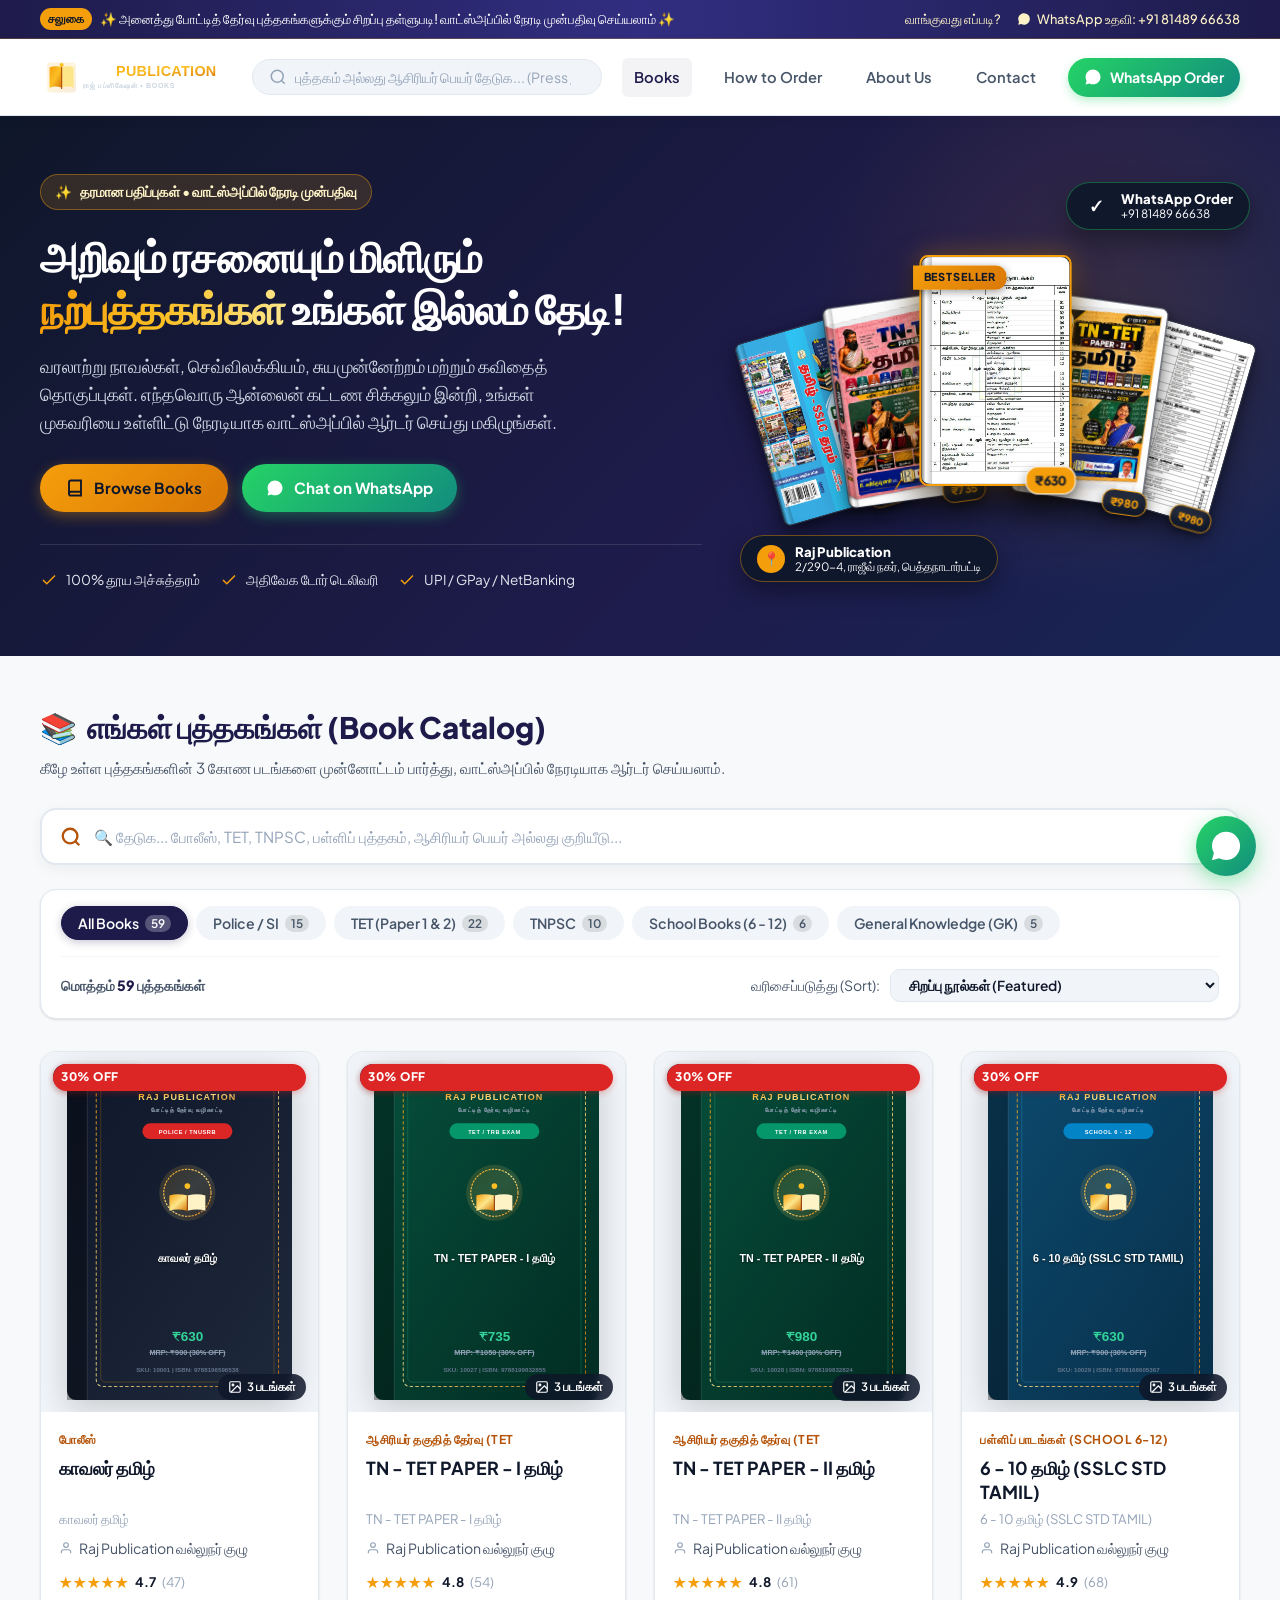
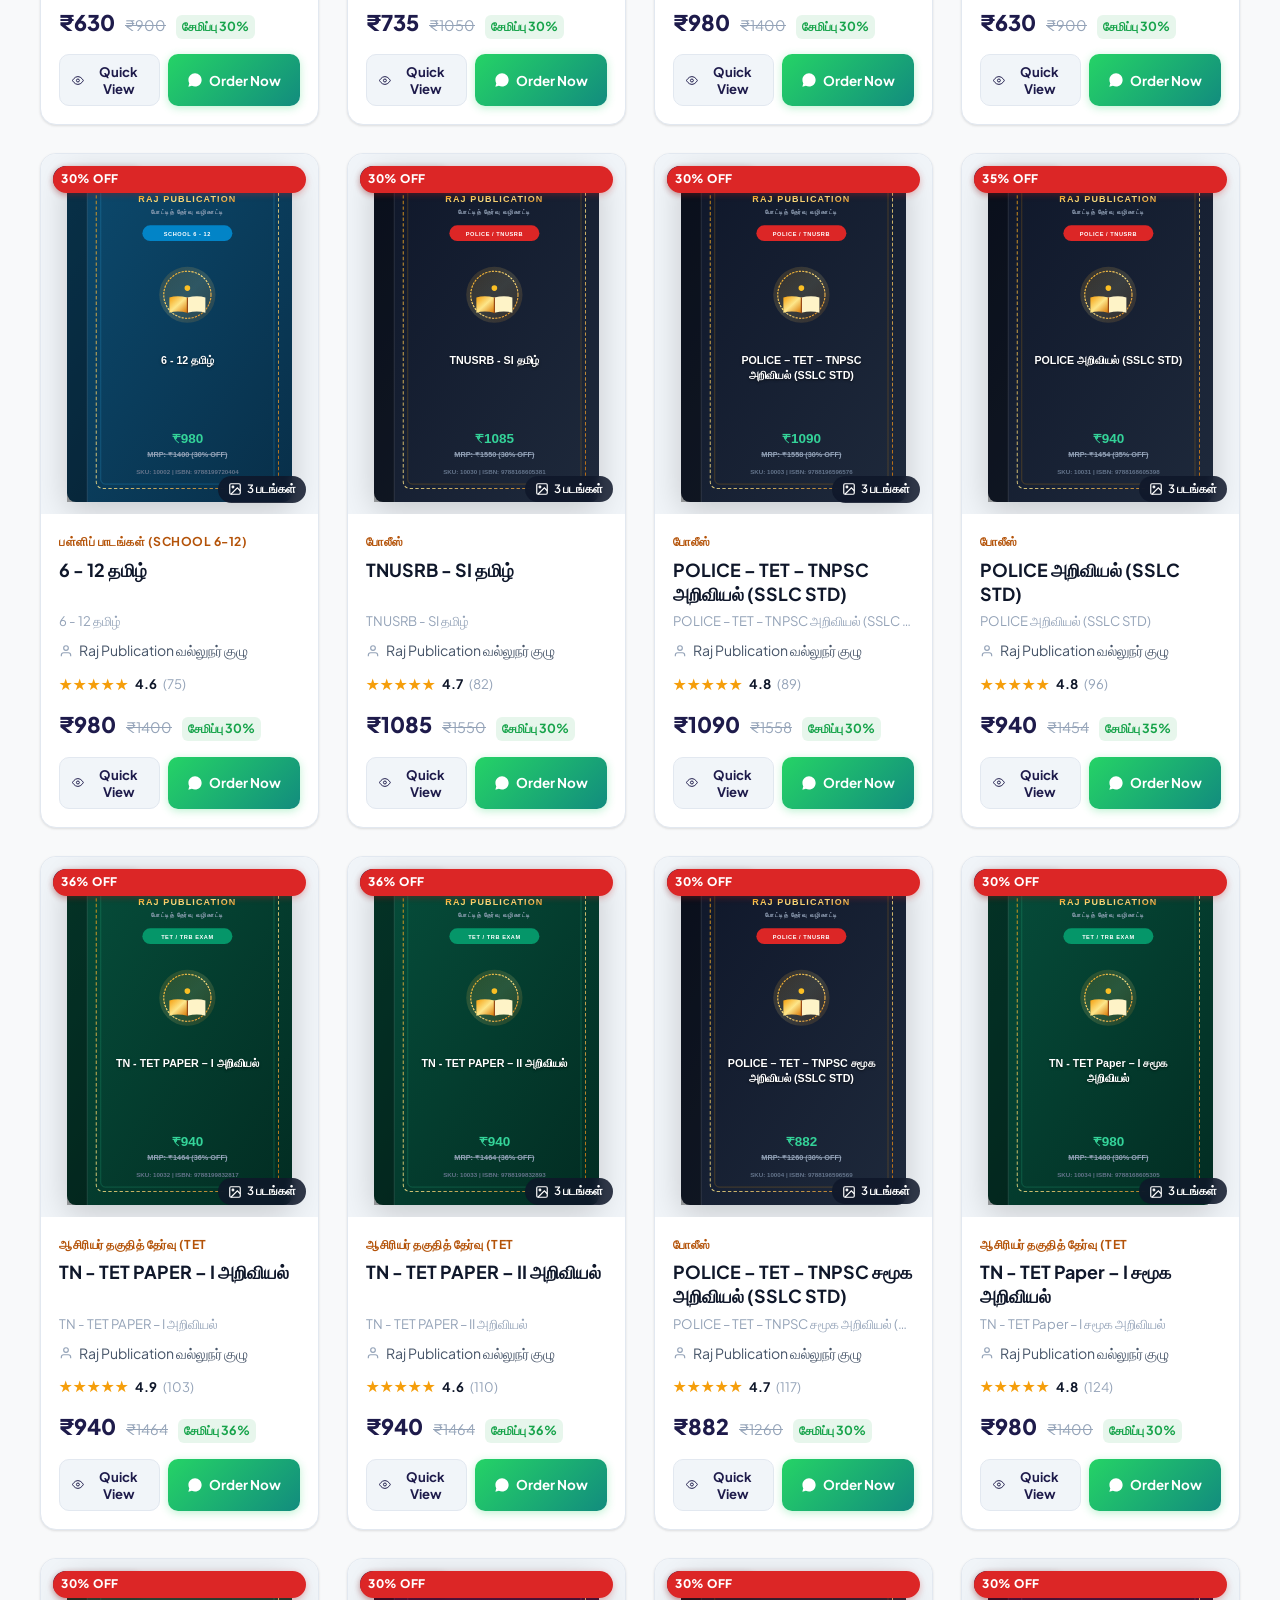
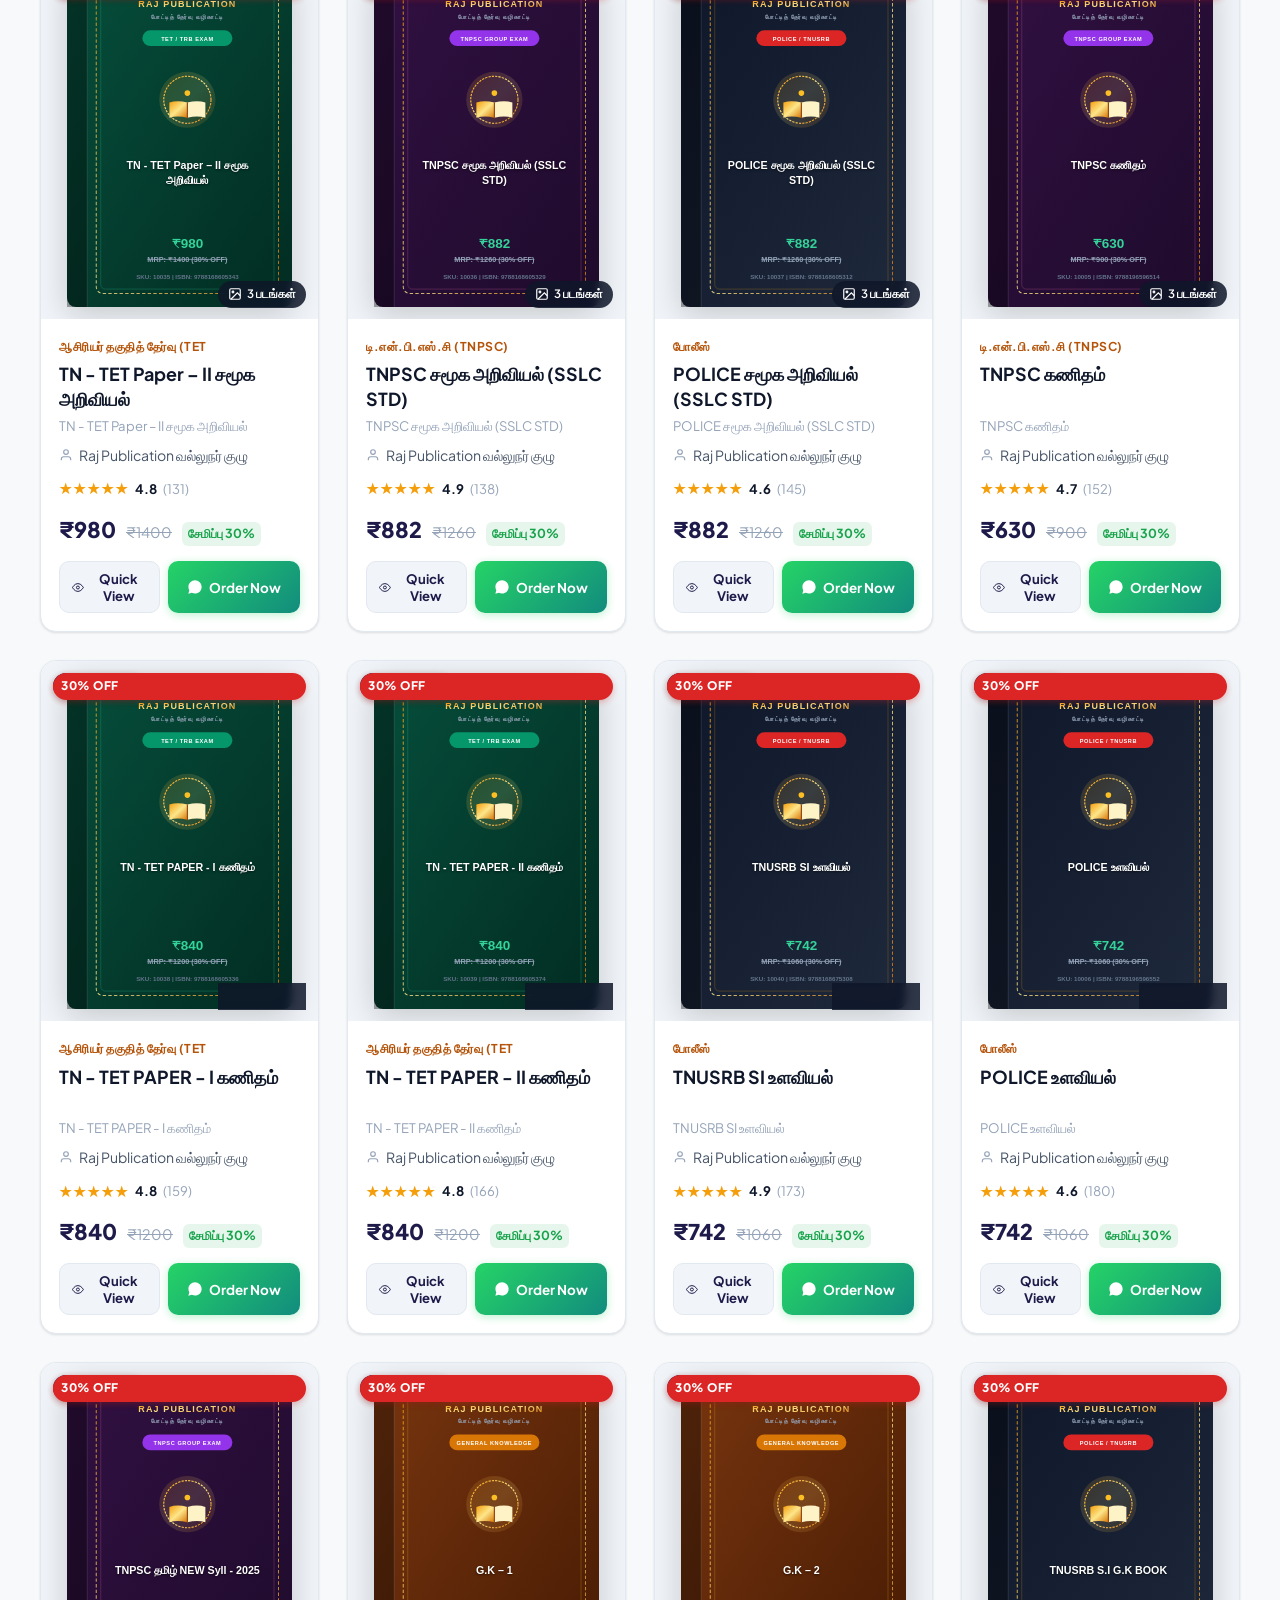
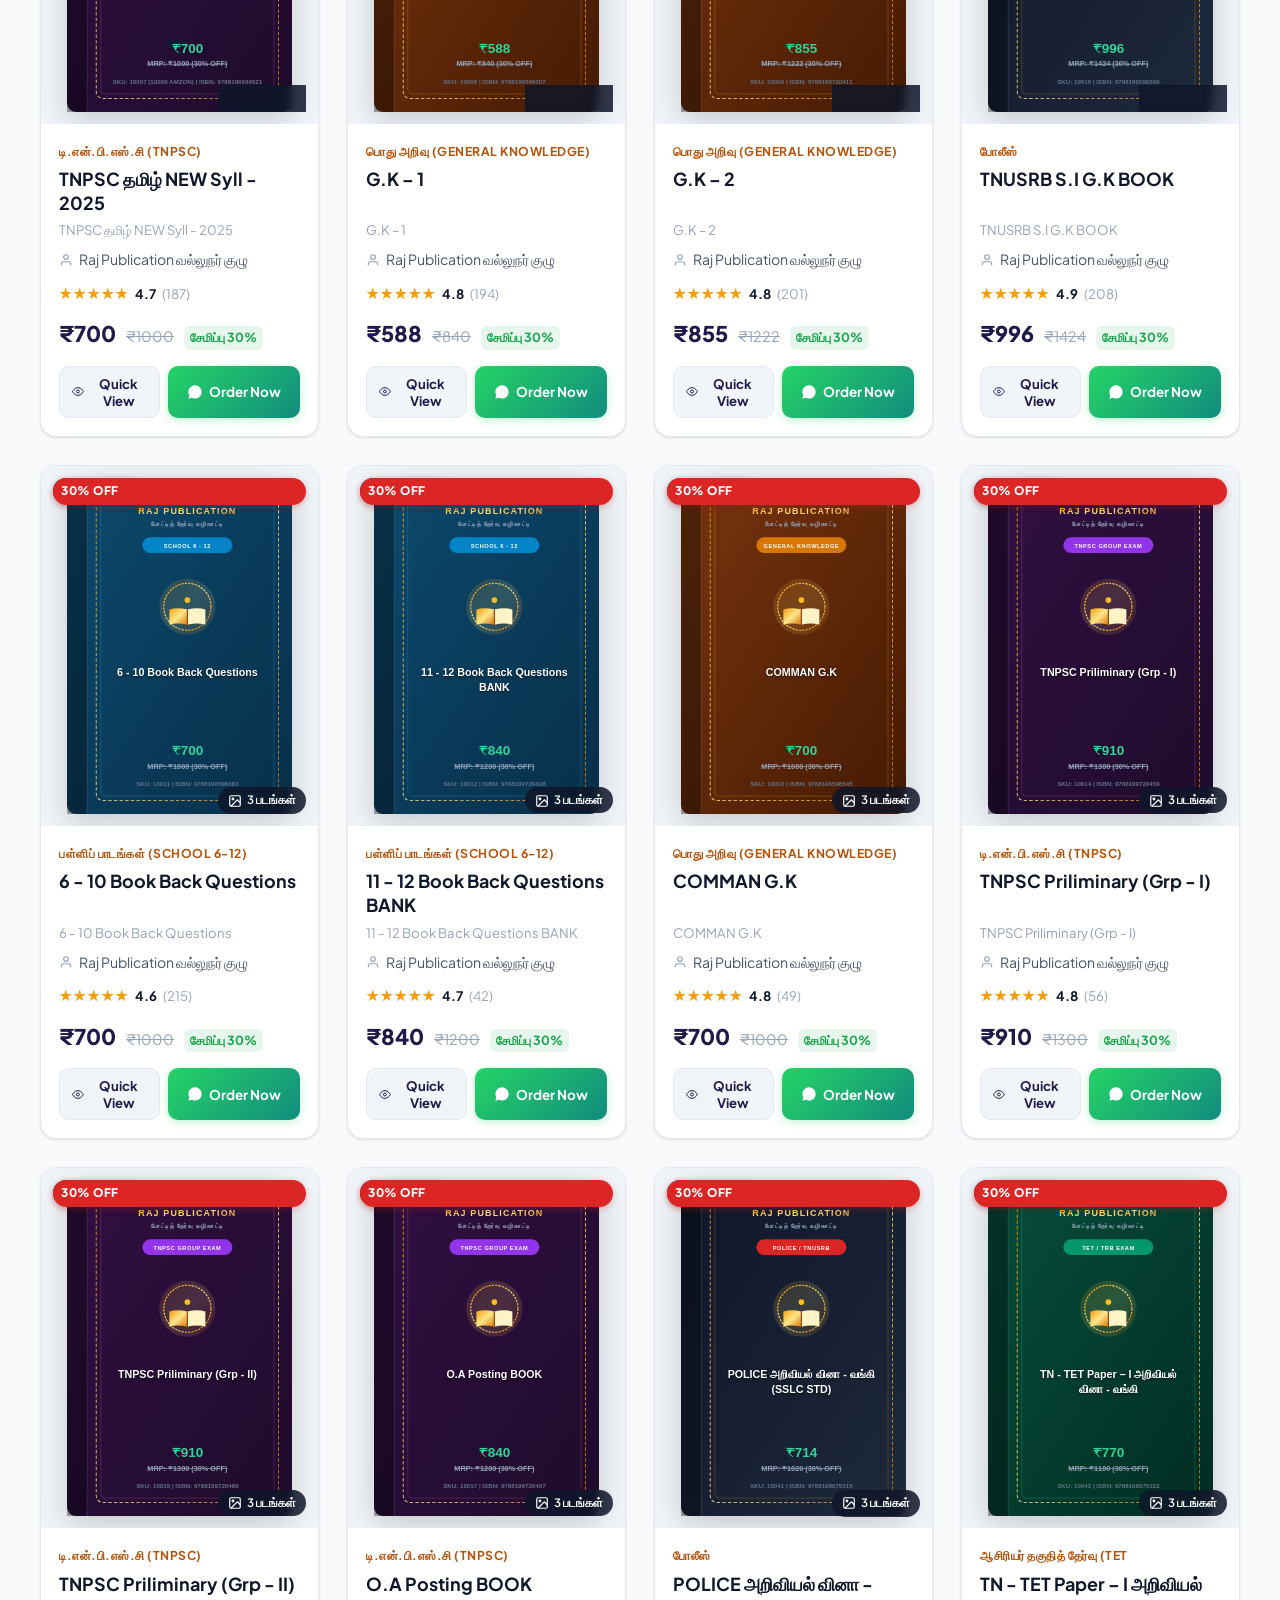
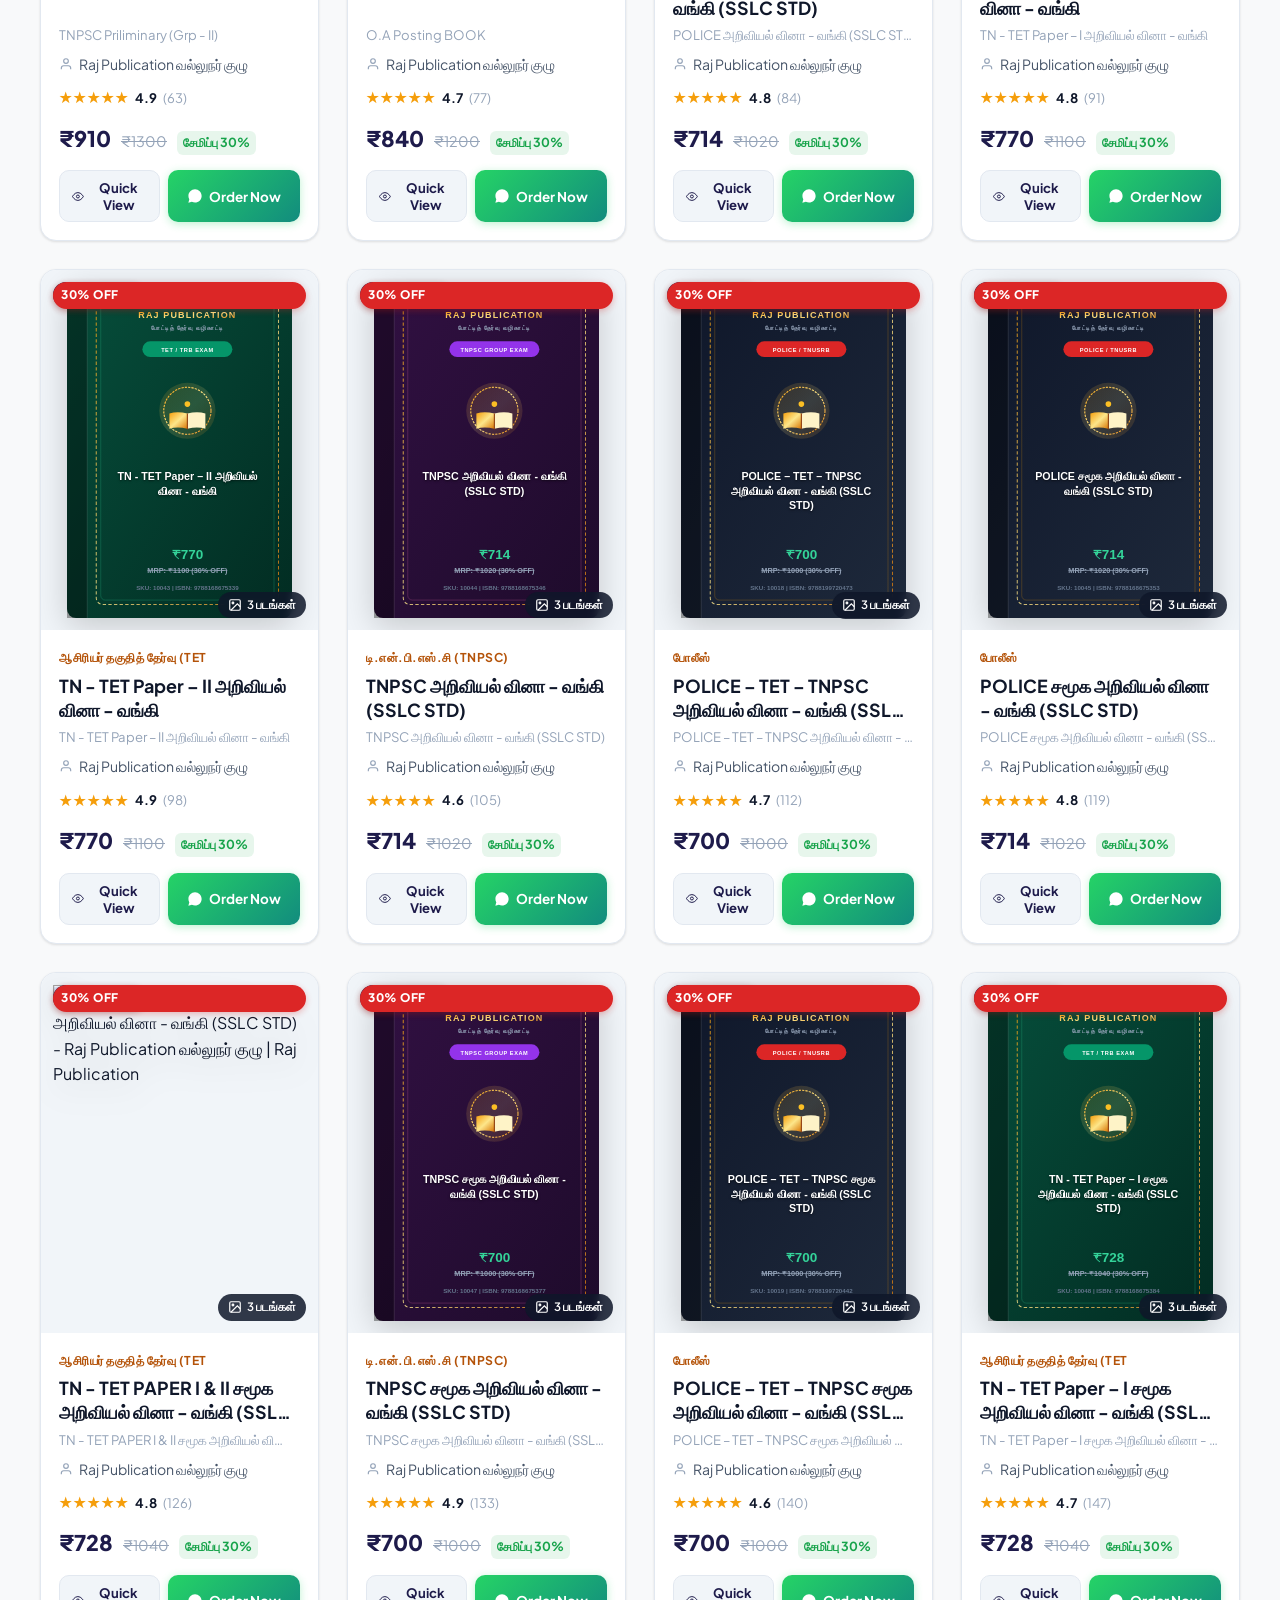
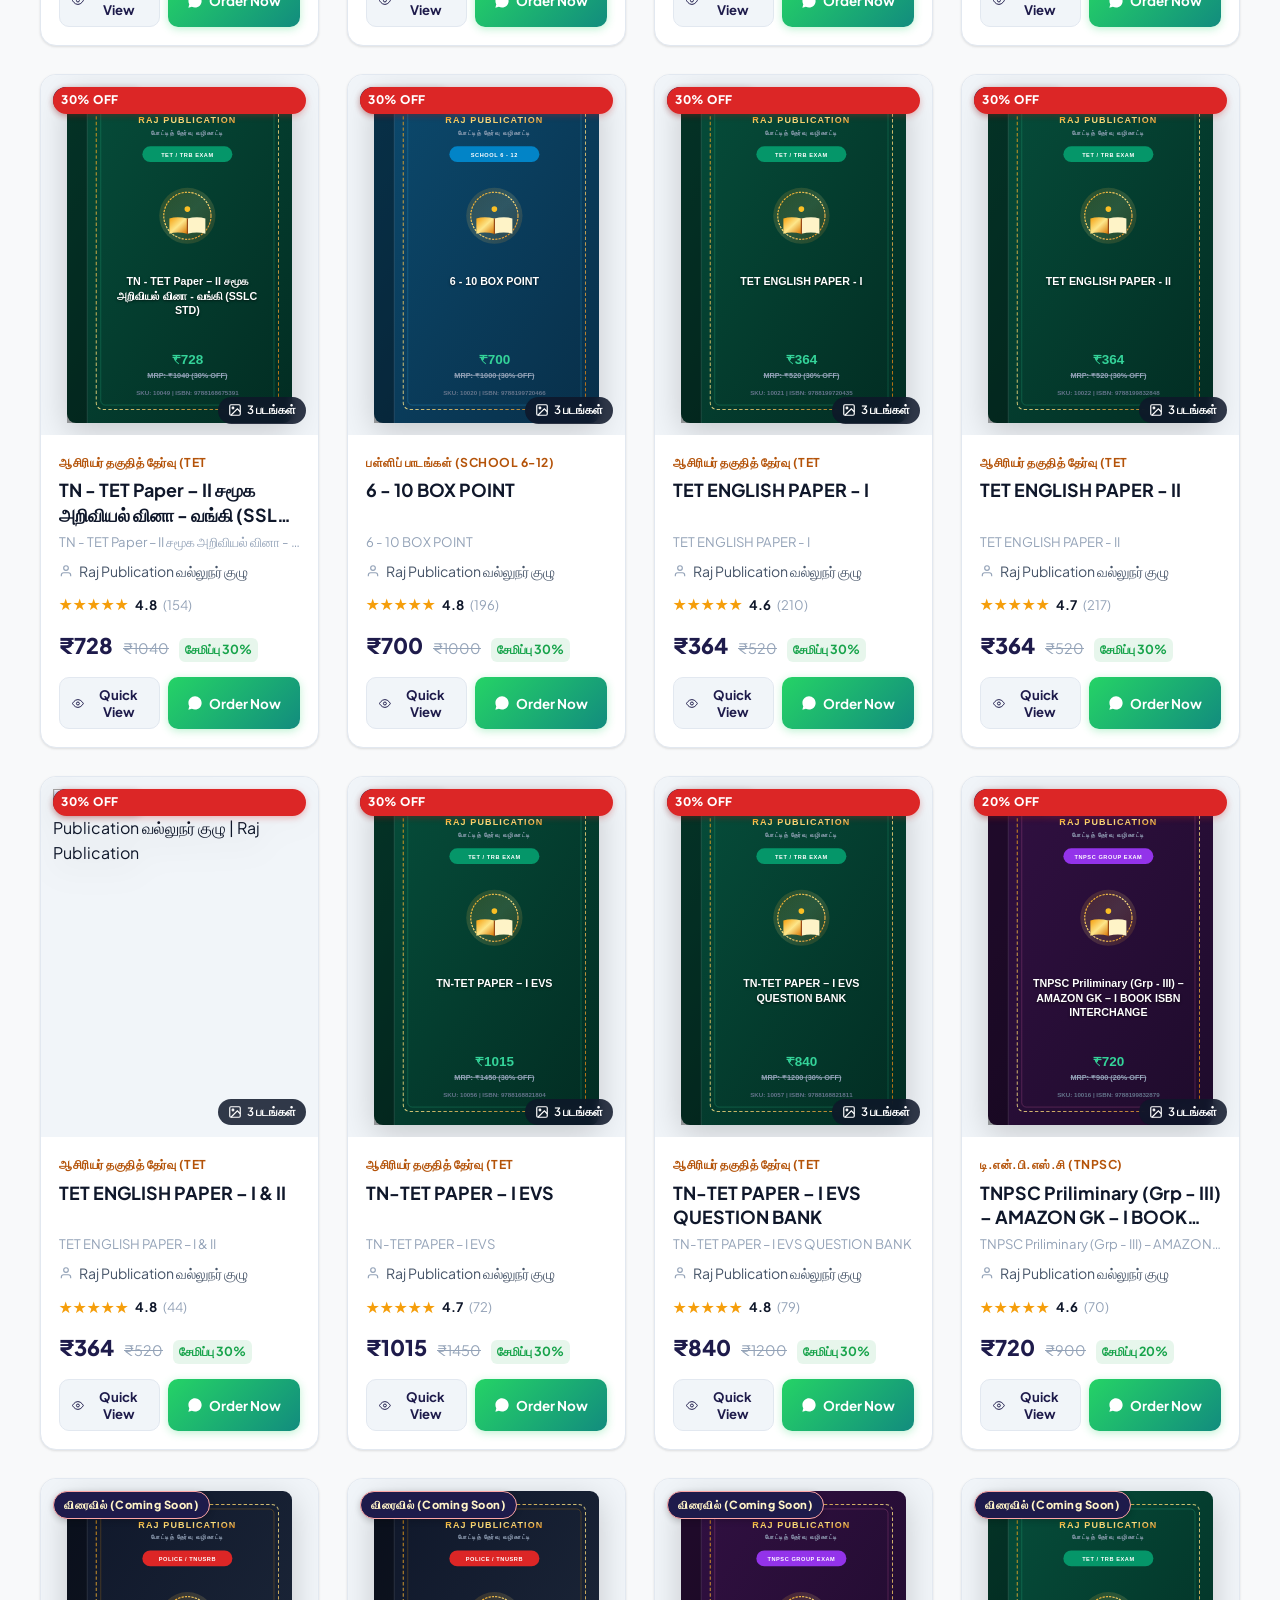
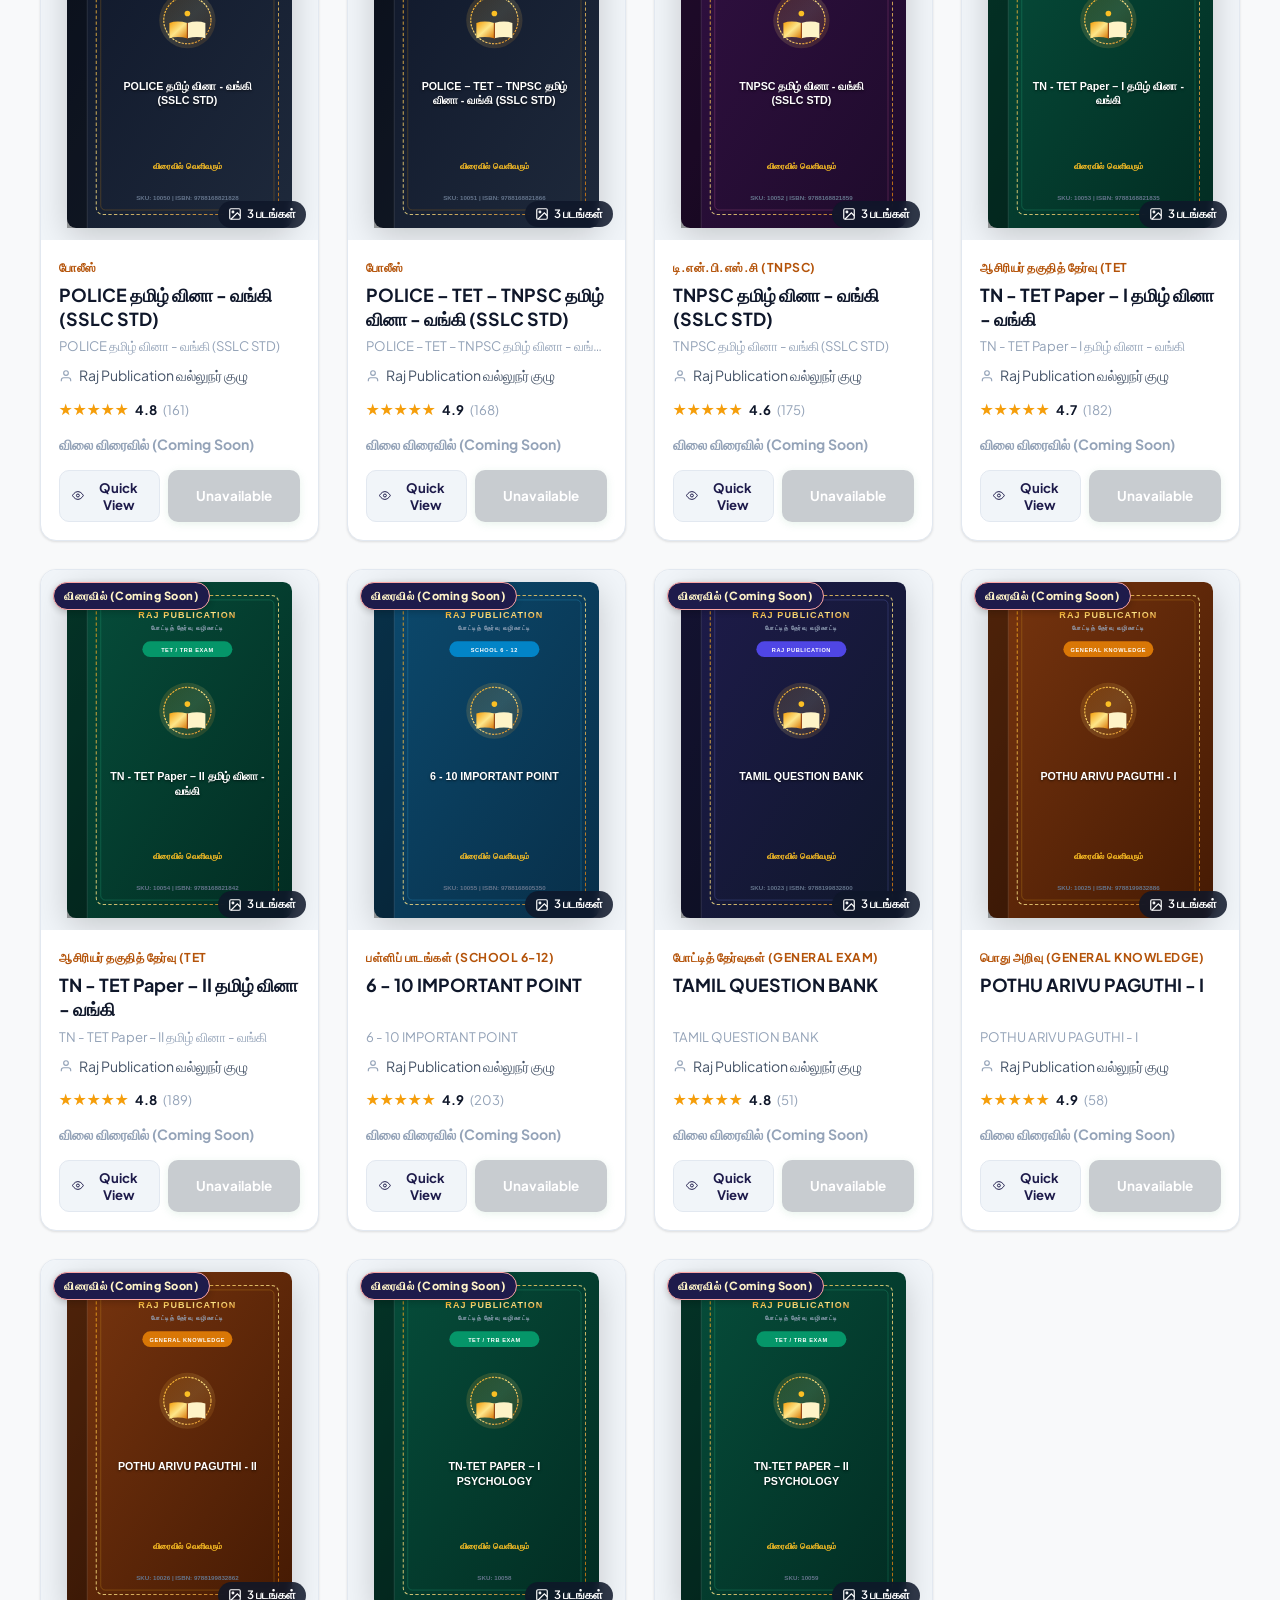
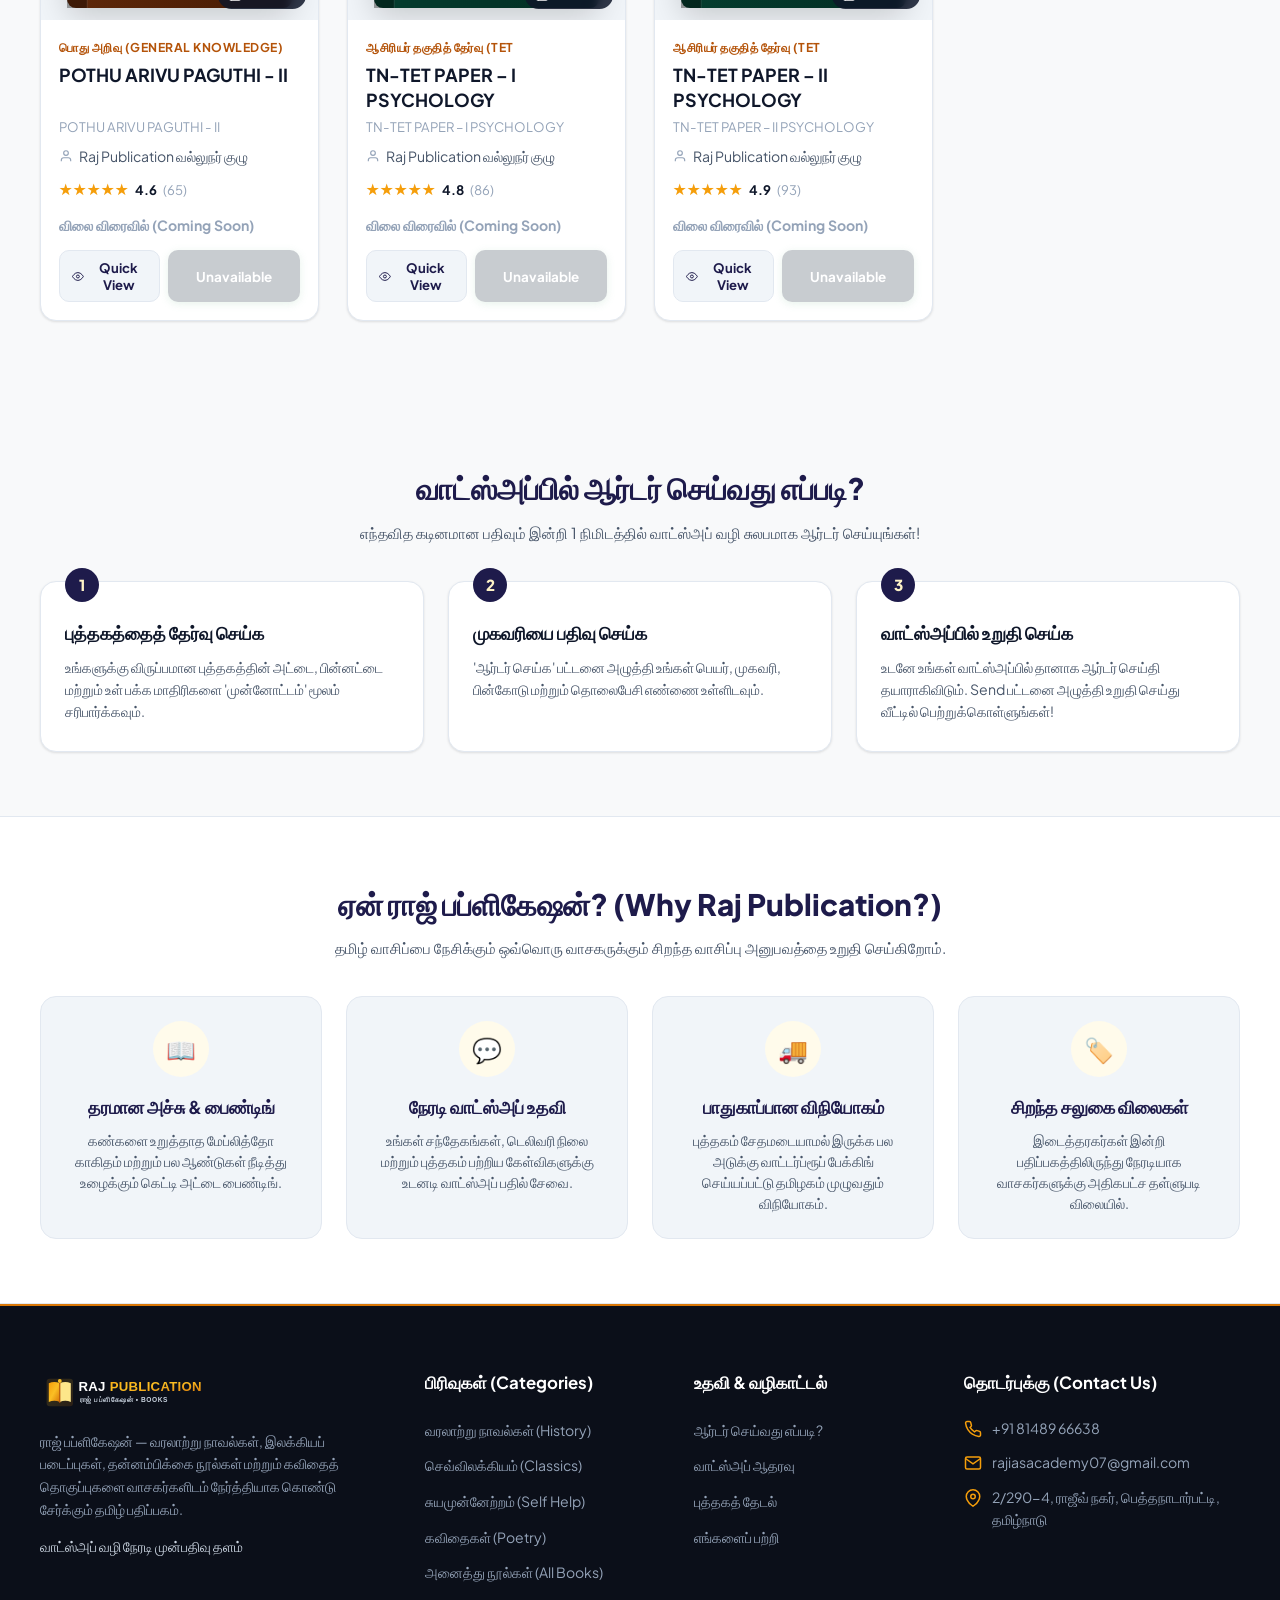
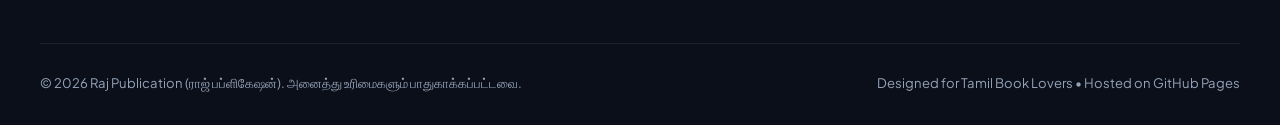
==== index.html @ 151c8b7f "Add 5-book hero showcase, mobile search suggestions with auto-scroll, official address, Google Analy" ====
<!DOCTYPE html>
<html lang="ta" dir="ltr">
<head>
  <meta charset="UTF-8">
  <meta name="viewport" content="width=device-width, initial-scale=1.0">
  
  <!-- Google tag (gtag.js) -->
  <script async src="https://www.googletagmanager.com/gtag/js?id=G-PE912GYVDC"></script>
  <script>
    window.dataLayer = window.dataLayer || [];
    function gtag(){dataLayer.push(arguments);}
    gtag('js', new Date());

    gtag('config', 'G-PE912GYVDC');
  </script>
  
  <!-- Primary Meta Tags -->
  <title>Raj Publication | தமிழ் புத்தகங்கள் வாங்க சிறந்த இணையதளம் | Buy Tamil Books Online</title>
  <meta name="title" content="Raj Publication | தமிழ் புத்தகங்கள் வாங்க சிறந்த இணையதளம் | Buy Tamil Books Online">
  <meta name="description" content="ராஜ் பப்ளிகேஷன் (Raj Publication) — வரலாற்று நாவல்கள், இலக்கியம், சுயமுன்னேற்றம், கவிதைகள் உள்ளிட்ட சிறந்த தமிழ் புத்தகங்களை வாட்ஸ்அப் மூலம் உடனடியாக ஆர்டர் செய்து உங்கள் இல்லத்திலேயே பெற்றுக்கொள்ளுங்கள்.">
  <meta name="keywords" content="Raj Publication, ராஜ் பப்ளிகேஷன், tamil books online, buy tamil books, ponniyin selvan book, kalki novels, thirukkural book, atomic habits tamil, buy books via whatsapp">
  <meta name="author" content="Raj Publication">
  <meta name="robots" content="index, follow">

  <!-- Open Graph / Facebook -->
  <meta property="og:type" content="website">
  <meta property="og:url" content="https://murugannagaraja781.github.io/rajpublication/">
  <meta property="og:title" content="Raj Publication | தமிழ் புத்தகங்கள் • வாட்ஸ்அப்பில் நேரடி முன்பதிவு">
  <meta property="og:description" content="வரலாற்று நாவல்கள், இலக்கியம், சுயமுன்னேற்ற நூல்கள் சிறந்த விலையில். வாட்ஸ்அப்பில் முகவரி அனுப்பி உடனடியாக பெற்றுக்கொள்ளுங்கள்.">
  <meta property="og:image" content="assets/images/hero-banner.svg">

  <!-- Twitter -->
  <meta property="twitter:card" content="summary_large_image">
  <meta property="twitter:url" content="https://murugannagaraja781.github.io/rajpublication/">
  <meta property="twitter:title" content="Raj Publication | தமிழ் புத்தகங்கள் • வாட்ஸ்அப் வழி ஆர்டர்">
  <meta property="twitter:description" content="சிறந்த தமிழ் நூல்கள் உங்கள் இல்லம் தேடி. விரைவான ஹோம் டெலிவரி.">
  <meta property="twitter:image" content="assets/images/hero-banner.svg">

  <!-- Favicon -->
  <link rel="icon" type="image/svg+xml" href="assets/images/favicon.svg">
  <link rel="apple-touch-icon" href="assets/images/favicon.svg">

  <!-- Google Fonts Preconnect & Stylesheet -->
  <link rel="preconnect" href="https://fonts.googleapis.com">
  <link rel="preconnect" href="https://fonts.gstatic.com" crossorigin>
  <link href="https://fonts.googleapis.com/css2?family=Noto+Sans+Tamil:wght@400;500;600;700;800;900&family=Plus+Jakarta+Sans:wght@400;500;600;700;800&family=Playfair+Display:wght@700;800&display=swap" rel="stylesheet">

  <!-- Main Stylesheet -->
  <link rel="stylesheet" href="css/style.css">


  <!-- Schema.org JSON-LD Structured Data for Bookstore & Publisher -->
  <script type="application/ld+json">
  {
    "@context": "https://schema.org",
    "@type": "BookStore",
    "name": "Raj Publication",
    "alternateName": "ராஜ் பப்ளிகேஷன்",
    "description": "Premium Tamil & English Publisher. Buy books directly with WhatsApp order & doorstep delivery.",
    "url": "https://murugannagaraja781.github.io/rajpublication/",
    "logo": "https://murugannagaraja781.github.io/rajpublication/assets/images/logo.svg",
    "image": "https://murugannagaraja781.github.io/rajpublication/assets/images/hero-banner.svg",
    "telephone": "+918148966638",
    "priceRange": "₹₹",
    "address": {
      "@type": "PostalAddress",
      "streetAddress": "2/290-4, ராஜீவ் நகர்",
      "addressLocality": "பெத்தநாடார்பட்டி",
      "addressRegion": "Tamil Nadu",
      "addressCountry": "IN"
    },
    "openingHoursSpecification": {
      "@type": "OpeningHoursSpecification",
      "dayOfWeek": ["Monday", "Tuesday", "Wednesday", "Thursday", "Friday", "Saturday", "Sunday"],
      "opens": "09:00",
      "closes": "21:00"
    }
  }
  </script>
</head>
<body>

  <!-- Top Announcement Bar -->
  <aside class="announcement-bar" aria-label="அறிவிப்பு">
    <div class="container">
      <div class="announcement-text">
        <span class="badge">சலுகை</span>
        <span id="announcement-content">✨ அனைத்து புத்தகங்களுக்கும் சிறப்பு தள்ளுபடி! வாட்ஸ்அப்பில் நேரடி முன்பதிவு செய்யலாம் ✨</span>
      </div>
      <div class="announcement-actions">
        <a href="#how-to-order">வாங்குவது எப்படி?</a>
        <a href="https://wa.me/918148966638" target="_blank" rel="noopener" class="js-whatsapp-link">
          <svg width="14" height="14" viewBox="0 0 24 24" fill="currentColor"><path d="M12.04 2c-5.46 0-9.91 4.45-9.91 9.91 0 1.75.46 3.45 1.32 4.95L2.05 22l5.25-1.38c1.45.79 3.08 1.21 4.74 1.21 5.46 0 9.91-4.45 9.91-9.91 0-2.65-1.03-5.14-2.9-7.01A9.816 9.816 0 0 0 12.04 2z"/></svg>
          <span>WhatsApp உதவி: +91 81489 66638</span>
        </a>
      </div>
    </div>
  </aside>

  <!-- Site Header -->
  <header class="site-header" role="banner">
    <div class="container header-inner">
      <!-- Brand Logo -->
      <a href="index.html" class="site-logo" title="Raj Publication - முகப்பு">
        <img src="assets/images/logo.svg" alt="Raj Publication Logo" width="180" height="46">
      </a>

      <!-- Real-Time Instant Search Bar -->
      <div class="header-search" role="search">
        <label for="header-search-input" class="sr-only">புத்தகங்களின் பெயர், ஆசிரியர் அல்லது ISBN கொண்டு தேடவும்</label>
        <div class="search-input-wrap">
          <span class="search-icon">
            <svg width="18" height="18" viewBox="0 0 24 24" fill="none" stroke="currentColor" stroke-width="2"><circle cx="11" cy="11" r="8"/><line x1="21" y1="21" x2="16.65" y2="16.65"/></svg>
          </span>
          <input 
            type="search" 
            id="header-search-input" 
            class="search-input" 
            placeholder="புத்தகம் அல்லது ஆசிரியர் பெயர் தேடுக... (Press /)" 
            autocomplete="off"
            aria-label="புத்தக தேடல்"
          >
          <button type="button" id="search-clear-btn" class="search-clear-btn" title="Clear search">&times;</button>
          <div id="header-search-suggestions" class="search-suggestions-dropdown" aria-live="polite"></div>
        </div>
      </div>

      <!-- Navigation Menu -->
      <nav class="nav-menu" role="navigation" aria-label="Main Navigation">
        <a href="#books-catalog" class="nav-link active">Books</a>
        <a href="#how-to-order" class="nav-link">How to Order</a>
        <a href="#about-us" class="nav-link">About Us</a>
        <a href="#contact" class="nav-link">Contact</a>
      </nav>

      <!-- Action Buttons -->
      <div class="header-actions">
        <a href="https://wa.me/918148966638" target="_blank" rel="noopener" class="btn-whatsapp-header js-whatsapp-link" title="Chat on WhatsApp">
          <svg width="18" height="18" viewBox="0 0 24 24" fill="currentColor"><path d="M12.04 2c-5.46 0-9.91 4.45-9.91 9.91 0 1.75.46 3.45 1.32 4.95L2.05 22l5.25-1.38c1.45.79 3.08 1.21 4.74 1.21 5.46 0 9.91-4.45 9.91-9.91 0-2.65-1.03-5.14-2.9-7.01A9.816 9.816 0 0 0 12.04 2z"/></svg>
          <span>WhatsApp Order</span>
        </a>
      </div>
    </div>
  </header>

  <main id="main-content">
    <!-- Hero Banner Section -->
    <section class="hero-section" aria-labelledby="hero-title">
      <div class="container hero-grid">
        <div class="hero-content">
          <div class="hero-tag">
            <span>✨</span>
            <span>தரமான பதிப்புகள் • வாட்ஸ்அப்பில் நேரடி முன்பதிவு</span>
          </div>
          <h1 id="hero-title" class="hero-title">
            அறிவும் ரசனையும் மிளிரும் <br>
            <span class="highlight">நற்புத்தகங்கள்</span> உங்கள் இல்லம் தேடி!
          </h1>
          <p class="hero-subtitle">
            வரலாற்று நாவல்கள், செவ்விலக்கியம், சுயமுன்னேற்றம் மற்றும் கவிதைத் தொகுப்புகள். 
            எந்தவொரு ஆன்லைன் கட்டண சிக்கலும் இன்றி, உங்கள் முகவரியை உள்ளிட்டு நேரடியாக வாட்ஸ்அப்பில் ஆர்டர் செய்து மகிழுங்கள்.
          </p>

          <div class="hero-ctas">
            <a href="#books-catalog" class="btn-primary">
              <svg width="18" height="18" viewBox="0 0 24 24" fill="none" stroke="currentColor" stroke-width="2.5"><path d="M4 19.5A2.5 2.5 0 0 1 6.5 17H20"/><path d="M6.5 2H20v20H6.5A2.5 2.5 0 0 1 4 19.5v-15A2.5 2.5 0 0 1 6.5 2z"/></svg>
              <span>Browse Books</span>
            </a>
            <a href="https://wa.me/918148966638" target="_blank" rel="noopener" class="btn-whatsapp-lg js-whatsapp-link">
              <svg width="18" height="18" viewBox="0 0 24 24" fill="currentColor"><path d="M12.04 2c-5.46 0-9.91 4.45-9.91 9.91 0 1.75.46 3.45 1.32 4.95L2.05 22l5.25-1.38c1.45.79 3.08 1.21 4.74 1.21 5.46 0 9.91-4.45 9.91-9.91 0-2.65-1.03-5.14-2.9-7.01A9.816 9.816 0 0 0 12.04 2z"/></svg>
              <span>Chat on WhatsApp</span>
            </a>
          </div>

          <div class="hero-features">
            <div class="hero-feature-item">
              <svg width="18" height="18" viewBox="0 0 24 24" fill="none" stroke="currentColor" stroke-width="2"><polyline points="20 6 9 17 4 12"/></svg>
              <span>100% தூய அச்சுத்தரம்</span>
            </div>
            <div class="hero-feature-item">
              <svg width="18" height="18" viewBox="0 0 24 24" fill="none" stroke="currentColor" stroke-width="2"><polyline points="20 6 9 17 4 12"/></svg>
              <span>அதிவேக டோர் டெலிவரி</span>
            </div>
            <div class="hero-feature-item">
              <svg width="18" height="18" viewBox="0 0 24 24" fill="none" stroke="currentColor" stroke-width="2"><polyline points="20 6 9 17 4 12"/></svg>
              <span>UPI / GPay / NetBanking</span>
            </div>
          </div>
        </div>

        <div class="hero-visual" aria-label="Raj Publication Top 5 Books Showcase">
          <div class="hero-books-showcase">
            <!-- Book 1 (Left Far): 6 - 10 தமிழ் -->
            <div class="hero-book-card book-pos-1" onclick="window.navigateToBook('raj-book-4-6-10-sslc-std-tamil')" title="6 - 10 தமிழ் (SSLC STD)">
              <div class="hero-book-spine"></div>
              <img src="assets/images/hero-books/book-4.jpg" alt="6 - 10 தமிழ்" loading="eager" onerror="this.onerror=null; this.src='assets/images/books/raj-book-4-cover.svg';">
              <span class="hero-book-tag">₹630</span>
            </div>

            <!-- Book 2 (Left Inner): TN - TET PAPER - I -->
            <div class="hero-book-card book-pos-2" onclick="window.navigateToBook('raj-book-2-tn-tet-paper-i')" title="TN - TET PAPER - I தமிழ்">
              <div class="hero-book-spine"></div>
              <img src="assets/images/hero-books/book-2.png" alt="TN - TET PAPER - I தமிழ்" loading="eager" onerror="this.onerror=null; this.src='assets/images/books/raj-book-2-cover.svg';">
              <span class="hero-book-tag">₹735</span>
            </div>

            <!-- Book 3 (Center Front & Elevated): காவலர் தமிழ் -->
            <div class="hero-book-card book-pos-center" onclick="window.navigateToBook('raj-book-1-book')" title="காவலர் தமிழ் (TNUSRB Police)">
              <div class="hero-book-spine"></div>
              <div class="hero-book-ribbon">BESTSELLER</div>
              <img src="assets/images/hero-books/book-1.jpg" alt="காவலர் தமிழ்" loading="eager" onerror="this.onerror=null; this.src='assets/images/books/raj-book-1-cover.svg';">
              <span class="hero-book-tag highlight">₹630</span>
            </div>

            <!-- Book 4 (Right Inner): TN - TET PAPER - II -->
            <div class="hero-book-card book-pos-4" onclick="window.navigateToBook('raj-book-3-tn-tet-paper-ii')" title="TN - TET PAPER - II தமிழ்">
              <div class="hero-book-spine"></div>
              <img src="assets/images/hero-books/book-3.png" alt="TN - TET PAPER - II தமிழ்" loading="eager" onerror="this.onerror=null; this.src='assets/images/books/raj-book-3-cover.svg';">
              <span class="hero-book-tag">₹980</span>
            </div>

            <!-- Book 5 (Right Far): 6 - 12 தமிழ் -->
            <div class="hero-book-card book-pos-5" onclick="window.navigateToBook('raj-book-5-6-12')" title="6 - 12 தமிழ்">
              <div class="hero-book-spine"></div>
              <img src="assets/images/hero-books/book-5.jpg" alt="6 - 12 தமிழ்" loading="eager" onerror="this.onerror=null; this.src='assets/images/books/raj-book-5-cover.svg';">
              <span class="hero-book-tag">₹980</span>
            </div>
          </div>

          <!-- Floating Badges -->
          <div class="hero-floating-badge badge-top-right">
            <span class="badge-icon">✓</span>
            <div>
              <div class="badge-main">WhatsApp Order</div>
              <div class="badge-sub">+91 81489 66638</div>
            </div>
          </div>

          <div class="hero-floating-badge badge-bottom-left">
            <span class="badge-icon">📍</span>
            <div>
              <div class="badge-main">Raj Publication</div>
              <div class="badge-sub">2/290-4, ராஜீவ் நகர், பெத்தநாடார்பட்டி</div>
            </div>
          </div>
        </div>
      </div>
    </section>

    <!-- Books Catalog Section -->
    <section id="books-catalog" class="catalog-section" aria-labelledby="catalog-heading">
      <div class="container">
        <!-- Section Header -->
        <div class="section-header">
          <div class="section-heading-group">
            <h2 id="catalog-heading">
              <span>📚</span>
              <span>எங்கள் புத்தகங்கள் (Book Catalog)</span>
            </h2>
            <p>கீழே உள்ள புத்தகங்களின் 3 கோண படங்களை முன்னோட்டம் பார்த்து, வாட்ஸ்அப்பில் நேரடியாக ஆர்டர் செய்யலாம்.</p>
          </div>
        </div>

        <!-- Prominent Catalog Search Box (Always visible & highlighted) -->
        <div class="catalog-search-section">
          <div class="catalog-search-box">
            <span class="catalog-search-icon">
              <svg width="22" height="22" viewBox="0 0 24 24" fill="none" stroke="currentColor" stroke-width="2.5"><circle cx="11" cy="11" r="8"/><line x1="21" y1="21" x2="16.65" y2="16.65"/></svg>
            </span>
            <input 
              type="search" 
              id="catalog-search-input" 
              class="catalog-search-input" 
              placeholder="🔍 தேடுக... போலீஸ், TET, TNPSC, பள்ளிப் புத்தகம், ஆசிரியர் பெயர் அல்லது குறியீடு..." 
              autocomplete="off"
              aria-label="Search all books"
            >
            <button type="button" id="catalog-search-clear-btn" class="search-clear-btn" title="Clear search">&times;</button>
            <div id="catalog-search-suggestions" class="search-suggestions-dropdown" aria-live="polite"></div>
          </div>
        </div>

        <!-- Filter & Search Toolbar -->
        <div class="filter-toolbar">
          <!-- Category Pills -->
          <div id="category-pills-wrap" class="category-pills" role="tablist" aria-label="புத்தகப் பிரிவுகள்">
            <!-- Dynamically populated by app.js -->
          </div>

          <!-- Sort & Stats Row -->
          <div class="filter-meta-row">
            <div id="results-count-display" class="results-stats">
              மொத்தம் <span class="highlight-count">...</span> புத்தகங்கள்
            </div>

            <div class="sort-group">
              <label for="sort-select">வரிசைப்படுத்து (Sort):</label>
              <select id="sort-select" class="sort-select">
                <option value="featured">சிறப்பு நூல்கள் (Featured)</option>
                <option value="price-low">விலை: குறைந்தது முதல் (Price: Low to High)</option>
                <option value="price-high">விலை: அதிகமானது முதல் (Price: High to Low)</option>
                <option value="rating">மதிப்பீடு (Customer Rating)</option>
                <option value="discount">அதிக தள்ளுபடி (Highest Discount)</option>
              </select>
            </div>
          </div>
        </div>

        <!-- Active Search Info Alert -->
        <div id="active-search-info" class="active-search-info" role="status">
          <div>
            <span>தேடல் முடிவு: </span>
            <strong id="search-query-label">""</strong>
          </div>
          <button type="button" id="reset-search-btn" class="reset-search-btn">Reset Search (Show All)</button>
        </div>

        <!-- Books Grid Container -->
        <div id="books-grid" class="books-grid" role="region" aria-live="polite">
          <!-- Dynamically populated by app.js -->
        </div>
      </div>
    </section>

    <!-- How to Order via WhatsApp in 3 Easy Steps -->
    <section id="how-to-order" class="steps-section" aria-labelledby="steps-heading">
      <div class="container">
        <div style="text-align: center; max-width: 680px; margin: 0 auto 36px;">
          <h2 id="steps-heading" style="font-size: 1.85rem; font-weight: 800; color: var(--primary); margin-bottom: 8px;">
            வாட்ஸ்அப்பில் ஆர்டர் செய்வது எப்படி?
          </h2>
          <p style="color: var(--text-secondary); font-size: 0.95rem;">
            எந்தவித கடினமான பதிவும் இன்றி 1 நிமிடத்தில் வாட்ஸ்அப் வழி சுலபமாக ஆர்டர் செய்யுங்கள்!
          </p>
        </div>

        <div class="steps-grid">
          <div class="step-card">
            <div class="step-num">1</div>
            <h3>புத்தகத்தைத் தேர்வு செய்க</h3>
            <p>உங்களுக்கு விருப்பமான புத்தகத்தின் அட்டை, பின்னட்டை மற்றும் உள் பக்க மாதிரிகளை 'முன்னோட்டம்' மூலம் சரிபார்க்கவும்.</p>
          </div>

          <div class="step-card">
            <div class="step-num">2</div>
            <h3>முகவரியை பதிவு செய்க</h3>
            <p>'ஆர்டர் செய்க' பட்டனை அழுத்தி உங்கள் பெயர், முகவரி, பின்கோடு மற்றும் தொலைபேசி எண்ணை உள்ளிடவும்.</p>
          </div>

          <div class="step-card">
            <div class="step-num">3</div>
            <h3>வாட்ஸ்அப்பில் உறுதி செய்க</h3>
            <p>உடனே உங்கள் வாட்ஸ்அப்பில் தானாக ஆர்டர் செய்தி தயாராகிவிடும். Send பட்டனை அழுத்தி உறுதி செய்து வீட்டில் பெற்றுக்கொள்ளுங்கள்!</p>
          </div>
        </div>
      </div>
    </section>

    <!-- Why Choose Raj Publication -->
    <section class="about-section" id="about-us" aria-labelledby="why-heading">
      <div class="container">
        <div style="text-align: center; max-width: 680px; margin: 0 auto;">
          <h2 id="why-heading" style="font-size: 1.85rem; font-weight: 800; color: var(--primary); margin-bottom: 8px;">
            ஏன் ராஜ் பப்ளிகேஷன்? (Why Raj Publication?)
          </h2>
          <p style="color: var(--text-secondary); font-size: 0.95rem;">
            தமிழ் வாசிப்பை நேசிக்கும் ஒவ்வொரு வாசகருக்கும் சிறந்த வாசிப்பு அனுபவத்தை உறுதி செய்கிறோம்.
          </p>
        </div>

        <div class="trust-cards-grid">
          <div class="trust-card">
            <div class="trust-icon">📖</div>
            <h3>தரமான அச்சு &amp; பைண்டிங்</h3>
            <p>கண்களை உறுத்தாத மேப்லித்தோ காகிதம் மற்றும் பல ஆண்டுகள் நீடித்து உழைக்கும் கெட்டி அட்டை பைண்டிங்.</p>
          </div>

          <div class="trust-card">
            <div class="trust-icon">💬</div>
            <h3>நேரடி வாட்ஸ்அப் உதவி</h3>
            <p>உங்கள் சந்தேகங்கள், டெலிவரி நிலை மற்றும் புத்தகம் பற்றிய கேள்விகளுக்கு உடனடி வாட்ஸ்அப் பதில் சேவை.</p>
          </div>

          <div class="trust-card">
            <div class="trust-icon">🚚</div>
            <h3>பாதுகாப்பான விநியோகம்</h3>
            <p>புத்தகம் சேதமடையாமல் இருக்க பல அடுக்கு வாட்டர்ப்ரூப் பேக்கிங் செய்யப்பட்டு தமிழகம் முழுவதும் விநியோகம்.</p>
          </div>

          <div class="trust-card">
            <div class="trust-icon">🏷️</div>
            <h3>சிறந்த சலுகை விலைகள்</h3>
            <p>இடைத்தரகர்கள் இன்றி பதிப்பகத்திலிருந்து நேரடியாக வாசகர்களுக்கு அதிகபட்ச தள்ளுபடி விலையில்.</p>
          </div>
        </div>
      </div>
    </section>
  </main>

  <!-- Site Footer -->
  <footer class="site-footer" id="contact" role="contentinfo">
    <div class="container">
      <div class="footer-grid">
        <div class="footer-col">
          <img src="assets/images/logo.svg" alt="Raj Publication" style="height: 44px; margin-bottom: 16px;">
          <p>
            ராஜ் பப்ளிகேஷன் — வரலாற்று நாவல்கள், இலக்கியப் படைப்புகள், தன்னம்பிக்கை நூல்கள் மற்றும் கவிதைத் தொகுப்புகளை வாசகர்களிடம் நேர்த்தியாக கொண்டு சேர்க்கும் தமிழ் பதிப்பகம்.
          </p>
          <div style="color: #CBD5E1; font-size: 0.85rem;">
            வாட்ஸ்அப் வழி நேரடி முன்பதிவு தளம்
          </div>
        </div>

        <div class="footer-col">
          <h4>பிரிவுகள் (Categories)</h4>
          <ul class="footer-links">
            <li><a href="#books-catalog">வரலாற்று நாவல்கள் (History)</a></li>
            <li><a href="#books-catalog">செவ்விலக்கியம் (Classics)</a></li>
            <li><a href="#books-catalog">சுயமுன்னேற்றம் (Self Help)</a></li>
            <li><a href="#books-catalog">கவிதைகள் (Poetry)</a></li>
            <li><a href="#books-catalog">அனைத்து நூல்கள் (All Books)</a></li>
          </ul>
        </div>

        <div class="footer-col">
          <h4>உதவி &amp; வழிகாட்டல்</h4>
          <ul class="footer-links">
            <li><a href="#how-to-order">ஆர்டர் செய்வது எப்படி?</a></li>
            <li><a href="https://wa.me/918148966638" target="_blank" rel="noopener" class="js-whatsapp-link">வாட்ஸ்அப் ஆதரவு</a></li>
            <li><a href="#catalog-heading">புத்தகத் தேடல்</a></li>
            <li><a href="#about-us">எங்களைப் பற்றி</a></li>
          </ul>
        </div>

        <div class="footer-col">
          <h4>தொடர்புக்கு (Contact Us)</h4>
          <div class="footer-contact-item">
            <svg width="18" height="18" viewBox="0 0 24 24" fill="none" stroke="currentColor" stroke-width="2"><path d="M22 16.92v3a2 2 0 0 1-2.18 2 19.79 19.79 0 0 1-8.63-3.07 19.5 19.5 0 0 1-6-6 19.79 19.79 0 0 1-3.07-8.67A2 2 0 0 1 4.11 2h3a2 2 0 0 1 2 1.72 12.84 12.84 0 0 0 .7 2.81 2 2 0 0 1-.45 2.11L8.09 9.91a16 16 0 0 0 6 6l1.27-1.27a2 2 0 0 1 2.11-.45 12.84 12.84 0 0 0 2.81.7A2 2 0 0 1 22 16.92z"/></svg>
            <span id="footer-phone">+91 81489 66638</span>
          </div>
          <div class="footer-contact-item">
            <svg width="18" height="18" viewBox="0 0 24 24" fill="none" stroke="currentColor" stroke-width="2"><path d="M4 4h16c1.1 0 2 .9 2 2v12c0 1.1-.9 2-2 2H4c-1.1 0-2-.9-2-2V6c0-1.1.9-2 2-2z"/><polyline points="22,6 12,13 2,6"/></svg>
            <span id="footer-email">rajpublicationbooks@gmail.com</span>
          </div>
          <div class="footer-contact-item">
            <svg width="18" height="18" viewBox="0 0 24 24" fill="none" stroke="currentColor" stroke-width="2"><path d="M21 10c0 7-9 13-9 13s-9-6-9-13a9 9 0 0 1 18 0z"/><circle cx="12" cy="10" r="3"/></svg>
            <span id="footer-address">Raj Publication, 2/290-4, ராஜீவ் நகர், பெத்தநாடார்பட்டி, தமிழ்நாடு</span>
          </div>
        </div>
      </div>

      <div class="footer-bottom">
        <div>
          &copy; 2026 Raj Publication (ராஜ் பப்ளிகேஷன்). அனைத்து உரிமைகளும் பாதுகாக்கப்பட்டவை.
        </div>
        <div>
          Designed for Tamil Book Lovers • Hosted on GitHub Pages
        </div>
      </div>
    </div>
  </footer>

  <!-- ==========================================================================
       QUICK VIEW MODAL (WITH 3-IMAGE CAROUSEL & FULL DETAILS)
       ========================================================================== -->
  <div id="quick-view-modal" class="modal-backdrop" role="dialog" aria-modal="true" aria-labelledby="quick-title">
    <div class="modal-dialog">
      <button type="button" id="close-quick-view-btn" class="modal-close-btn" aria-label="Close">&times;</button>
      
      <div class="modal-body-grid">
        <!-- 3-Image Gallery Column -->
        <div class="detail-gallery">
          <div class="gallery-main-view">
            <button type="button" id="quick-gallery-prev" class="gallery-nav-prev" aria-label="Previous image">&#10094;</button>
            <img id="quick-main-image" class="gallery-main-img" src="" alt="Book Cover Image">
            <button type="button" id="quick-gallery-next" class="gallery-nav-next" aria-label="Next image">&#10095;</button>
            <div id="quick-gallery-caption" class="gallery-image-caption"></div>
          </div>

          <!-- 3 Thumbnail Switcher Buttons -->
          <div id="quick-thumbnails-wrap" class="gallery-thumbnails">
            <!-- Populated dynamically: Front, Back, Inside Page -->
          </div>
        </div>

        <!-- Book Details & Order CTA -->
        <div class="detail-info">
          <span id="quick-category" class="detail-category-badge"></span>
          <h2 id="quick-title" class="detail-title"></h2>
          <div id="quick-title-en" class="detail-title-en"></div>

          <div class="detail-author-row">
            <span>ஆசிரியர்: <strong id="quick-author" style="color:var(--primary);"></strong></span>
          </div>

          <div class="detail-price-card">
            <div>
              <span id="quick-price" class="detail-price-main"></span>
              <span id="quick-mrp" class="detail-mrp"></span>
            </div>
            <span id="quick-discount" class="detail-discount-tag"></span>
          </div>

          <p id="quick-desc" class="detail-description"></p>

          <!-- Short Specs Table -->
          <table class="specs-table">
            <tbody id="quick-specs-tbody">
              <!-- Populated by app.js -->
            </tbody>
          </table>

          <div class="detail-actions-row">
            <button type="button" id="quick-order-btn" class="btn-detail-order-wa">
              <svg width="20" height="20" viewBox="0 0 24 24" fill="currentColor"><path d="M12.04 2c-5.46 0-9.91 4.45-9.91 9.91 0 1.75.46 3.45 1.32 4.95L2.05 22l5.25-1.38c1.45.79 3.08 1.21 4.74 1.21 5.46 0 9.91-4.45 9.91-9.91 0-2.65-1.03-5.14-2.9-7.01A9.816 9.816 0 0 0 12.04 2z"/></svg>
              <span>Order via WhatsApp</span>
            </button>
            <a id="quick-fullpage-link" href="#" class="btn-detail-share" title="View Full Details">
              <span>View Full Details &rarr;</span>
            </a>
          </div>
        </div>
      </div>
    </div>
  </div>

  <!-- ==========================================================================
       WHATSAPP ORDER ADDRESS MODAL
       ========================================================================== -->
  <div id="whatsapp-order-modal" class="modal-backdrop" role="dialog" aria-modal="true" aria-labelledby="order-modal-title">
    <div class="modal-dialog order-modal-dialog">
      <button type="button" id="close-order-modal-btn" class="modal-close-btn" aria-label="Close">&times;</button>
      
      <div class="order-modal-header">
        <div class="order-modal-header-icon">
          <svg width="28" height="28" viewBox="0 0 24 24" fill="currentColor"><path d="M12.04 2c-5.46 0-9.91 4.45-9.91 9.91 0 1.75.46 3.45 1.32 4.95L2.05 22l5.25-1.38c1.45.79 3.08 1.21 4.74 1.21 5.46 0 9.91-4.45 9.91-9.91 0-2.65-1.03-5.14-2.9-7.01A9.816 9.816 0 0 0 12.04 2z"/></svg>
        </div>
        <div>
          <h3 id="order-modal-title">Quick WhatsApp Order</h3>
          <p>Enter your courier delivery address to proceed to WhatsApp</p>
        </div>
      </div>

      <!-- Book Selected Summary -->
      <div class="order-summary-card">
        <div class="order-book-info">
          <img id="order-summary-thumb" src="" alt="Book Thumbnail" class="order-book-thumb">
          <div>
            <div id="order-summary-title" class="order-book-title">...</div>
            <div id="order-summary-price" class="order-book-price">₹0</div>
          </div>
        </div>

        <div class="order-qty-control">
          <button type="button" id="order-qty-dec" class="qty-btn" aria-label="Decrease">&minus;</button>
          <span id="order-summary-qty" class="qty-display">1</span>
          <button type="button" id="order-qty-inc" class="qty-btn" aria-label="Increase">&#43;</button>
        </div>
      </div>

      <!-- Address Form -->
      <form id="whatsapp-order-form" class="order-form">
        <div class="form-row">
          <div class="form-group">
            <label for="cust-name" class="form-label">உங்கள் பெயர் (Full Name) <span class="required">*</span></label>
            <input type="text" id="cust-name" class="form-control" placeholder="எ.கா: முருகன் என்" required>
          </div>
          <div class="form-group">
            <label for="cust-phone" class="form-label">WhatsApp மொபைல் எண் <span class="required">*</span></label>
            <input type="tel" id="cust-phone" class="form-control" placeholder="எ.கா: 9876543210" required>
          </div>
        </div>

        <div class="form-group">
          <label for="cust-address" class="form-label">கதவு எண் &amp; முழு முகவரி (Door No, Street Address) <span class="required">*</span></label>
          <textarea id="cust-address" class="form-control" rows="2" placeholder="எ.கா: 12/4, பாரதி நகர், 2-வது குறுக்குத் தெரு" required></textarea>
        </div>

        <div class="form-row">
          <div class="form-group">
            <label for="cust-landmark" class="form-label">அருகிலுள்ள அடையாளம் (Landmark)</label>
            <input type="text" id="cust-landmark" class="form-control" placeholder="எ.கா: விநாயகர் கோவில் அருகில்">
          </div>
          <div class="form-group">
            <label for="cust-city" class="form-label">ஊர் / மாவட்டம் (City / District) <span class="required">*</span></label>
            <input type="text" id="cust-city" class="form-control" placeholder="எ.கா: மதுரை / சென்னை" required>
          </div>
        </div>

        <div class="form-row">
          <div class="form-group">
            <label for="cust-pincode" class="form-label">பின்கோடு (Pincode) <span class="required">*</span></label>
            <input type="text" id="cust-pincode" class="form-control" placeholder="எ.கா: 625001" maxlength="6" required>
          </div>
          <div class="form-group">
            <label class="form-label">டெலிவரி கட்டண விபரம்:</label>
            <div id="order-delivery-note" style="font-size:0.84rem;color:var(--text-secondary);padding-top:8px;">
              ₹499க்கு மேல் இலவச டெலிவரி
            </div>
          </div>
        </div>

        <div class="form-group">
          <label class="form-label">செலுத்தும் முறை (Payment Option)</label>
          <div class="payment-options-grid">
            <label class="payment-radio-label">
              <input type="radio" name="payment_mode" value="UPI / GPay / PhonePe" checked>
              <span>UPI / GPay / PhonePe</span>
            </label>
            <label class="payment-radio-label">
              <input type="radio" name="payment_mode" value="Cash on Delivery (COD)">
              <span>கேஷ் ஆன் டெலிவரி</span>
            </label>
            <label class="payment-radio-label">
              <input type="radio" name="payment_mode" value="Bank Transfer">
              <span>வங்கி பரிமாற்றம்</span>
            </label>
          </div>
        </div>

        <div class="form-group">
          <label for="cust-notes" class="form-label">கூடுதல் குறிப்புகள் (ஏதேனும் இருப்பின்)</label>
          <input type="text" id="cust-notes" class="form-control" placeholder="எ.கா: அன்பளிப்பு அட்டை சேர்க்கவும்...">
        </div>

        <!-- Total Display & Submit -->
        <div style="background:var(--surface-alt);padding:14px;border-radius:var(--radius-md);display:flex;justify-content:space-between;align-items:center;">
          <span style="font-weight:700;color:var(--text-main);">செலுத்த வேண்டிய மொத்த தொகை:</span>
          <span id="order-total-amount" style="font-size:1.4rem;font-weight:800;color:var(--primary);">₹0</span>
        </div>

        <button type="submit" class="order-submit-btn">
          <svg width="20" height="20" viewBox="0 0 24 24" fill="currentColor"><path d="M12.04 2c-5.46 0-9.91 4.45-9.91 9.91 0 1.75.46 3.45 1.32 4.95L2.05 22l5.25-1.38c1.45.79 3.08 1.21 4.74 1.21 5.46 0 9.91-4.45 9.91-9.91 0-2.65-1.03-5.14-2.9-7.01A9.816 9.816 0 0 0 12.04 2z"/></svg>
          <span>Confirm Order on WhatsApp &rarr;</span>
        </button>

        <p class="order-disclaimer">
          🔒 உங்கள் முகவரி வாட்ஸ்அப் வழியாக மட்டுமே பெறப்படும். தளத்தில் எந்தவித அட்டை/ரகசிய எண்களும் சேமிக்கப்படாது.
        </p>
      </form>
    </div>
  </div>

  <!-- Floating WhatsApp Quick Button -->
  <a href="https://wa.me/918148966638" target="_blank" rel="noopener" class="floating-whatsapp js-whatsapp-link" aria-label="வாட்ஸ்அப்பில் நேரடி உதவி">
    <svg viewBox="0 0 24 24" fill="currentColor"><path d="M12.04 2c-5.46 0-9.91 4.45-9.91 9.91 0 1.75.46 3.45 1.32 4.95L2.05 22l5.25-1.38c1.45.79 3.08 1.21 4.74 1.21 5.46 0 9.91-4.45 9.91-9.91 0-2.65-1.03-5.14-2.9-7.01A9.816 9.816 0 0 0 12.04 2z"/></svg>
    <div class="floating-whatsapp-tooltip">வாட்ஸ்அப்பில் நேரடி ஆர்டர் &amp; உதவி!</div>
  </a>

  <!-- Mobile Bottom Navigation Bar -->
  <aside class="mobile-bottom-bar" aria-label="Mobile Navigation">
    <nav class="mobile-bottom-nav">
      <a href="index.html" class="mobile-nav-item active">
        <svg width="20" height="20" viewBox="0 0 24 24" fill="none" stroke="currentColor" stroke-width="2"><path d="M3 9l9-7 9 7v11a2 2 0 0 1-2 2H5a2 2 0 0 1-2-2z"/><polyline points="9 22 9 12 15 12 15 22"/></svg>
        <span>முகப்பு</span>
      </a>
      <a href="#books-catalog" class="mobile-nav-item">
        <svg width="20" height="20" viewBox="0 0 24 24" fill="none" stroke="currentColor" stroke-width="2"><path d="M4 19.5A2.5 2.5 0 0 1 6.5 17H20"/><path d="M6.5 2H20v20H6.5A2.5 2.5 0 0 1 4 19.5v-15A2.5 2.5 0 0 1 6.5 2z"/></svg>
        <span>நூல்கள்</span>
      </a>
      <a href="#how-to-order" class="mobile-nav-item">
        <svg width="20" height="20" viewBox="0 0 24 24" fill="none" stroke="currentColor" stroke-width="2"><circle cx="12" cy="12" r="10"/><path d="M9.09 9a3 3 0 0 1 5.83 1c0 2-3 3-3 3"/><line x1="12" y1="17" x2="12.01" y2="17"/></svg>
        <span>வழிகாட்டி</span>
      </a>
      <a href="https://wa.me/918148966638" target="_blank" rel="noopener" class="mobile-nav-item js-whatsapp-link" style="color:var(--whatsapp-dark);">
        <svg width="20" height="20" viewBox="0 0 24 24" fill="currentColor"><path d="M12.04 2c-5.46 0-9.91 4.45-9.91 9.91 0 1.75.46 3.45 1.32 4.95L2.05 22l5.25-1.38c1.45.79 3.08 1.21 4.74 1.21 5.46 0 9.91-4.45 9.91-9.91 0-2.65-1.03-5.14-2.9-7.01A9.816 9.816 0 0 0 12.04 2z"/></svg>
        <span>WhatsApp</span>
      </a>
    </nav>
  </aside>

  <!-- Scripts -->
  <script src="js/config.js"></script>
  <script src="js/whatsapp-order.js"></script>
  <script src="js/app.js"></script>
</body>
</html>
---- css/style.css ----
/* ==========================================================================
   RAJ PUBLICATION — PREMIUM BOOKSTORE STYLESHEET
   Pure Vanilla CSS • Responsive Mobile & Desktop • SEO & Accessibility Optimized
   ========================================================================== */

:root {
  /* Color Palette */
  --primary: #1E1B4B;          /* Midnight Navy */
  --primary-light: #312E81;
  --primary-dark: #0F172A;
  --accent: #D97706;            /* Warm Amber Gold */
  --accent-gold: #F59E0B;
  --accent-light: #FEF3C7;
  --accent-hover: #B45309;
  
  --whatsapp: #25D366;          /* WhatsApp Brand Green */
  --whatsapp-dark: #128C7E;
  --whatsapp-hover: #1EBE5D;
  --whatsapp-light: #DCF8C6;

  --bg-canvas: #F8F9FA;         /* Soft clean background */
  --surface: #FFFFFF;
  --surface-alt: #F1F5F9;
  --surface-warm: #FFFBEB;
  --border: #E2E8F0;
  --border-light: #F1F5F9;
  
  --text-main: #0F172A;
  --text-secondary: #475569;
  --text-muted: #94A3B8;
  --text-white: #FFFFFF;

  --success: #16A34A;
  --danger: #DC2626;

  /* Typography */
  --font-sans: 'Plus Jakarta Sans', -apple-system, BlinkMacSystemFont, 'Segoe UI', Roboto, sans-serif;
  --font-tamil: 'Noto Sans Tamil', -apple-system, BlinkMacSystemFont, sans-serif;
  --font-serif: 'Playfair Display', Georgia, serif;

  /* Shadows */
  --shadow-sm: 0 1px 3px rgba(0, 0, 0, 0.08), 0 1px 2px rgba(0, 0, 0, 0.04);
  --shadow-md: 0 4px 6px -1px rgba(0, 0, 0, 0.1), 0 2px 4px -2px rgba(0, 0, 0, 0.08);
  --shadow-lg: 0 10px 25px -3px rgba(0, 0, 0, 0.1), 0 4px 6px -4px rgba(0, 0, 0, 0.06);
  --shadow-xl: 0 20px 35px -5px rgba(15, 23, 42, 0.15), 0 8px 10px -6px rgba(15, 23, 42, 0.08);
  --shadow-book: 0 16px 30px -10px rgba(15, 23, 42, 0.35), 0 4px 6px rgba(0, 0, 0, 0.15);

  /* Radius & Transitions */
  --radius-sm: 6px;
  --radius-md: 10px;
  --radius-lg: 16px;
  --radius-xl: 24px;
  --radius-full: 9999px;
  --transition: all 0.25s cubic-bezier(0.4, 0, 0.2, 1);
}

/* Base Reset & Box Sizing */
*, *::before, *::after {
  box-sizing: border-box;
  margin: 0;
  padding: 0;
}

html {
  font-size: 16px;
  scroll-behavior: smooth;
  -webkit-font-smoothing: antialiased;
  -moz-osx-font-smoothing: grayscale;
}

body {
  font-family: var(--font-sans);
  background-color: var(--bg-canvas);
  color: var(--text-main);
  line-height: 1.6;
  min-height: 100vh;
  display: flex;
  flex-direction: column;
  overflow-x: hidden;
}

/* Tamil script typography helper */
.ta, [lang="ta"] {
  font-family: var(--font-tamil), var(--font-sans);
}

a {
  color: inherit;
  text-decoration: none;
  transition: var(--transition);
}

img {
  max-width: 100%;
  height: auto;
  display: block;
}

button, input, select, textarea {
  font-family: inherit;
  font-size: inherit;
  border: none;
  outline: none;
}

button {
  cursor: pointer;
  background: none;
}

.container {
  width: 100%;
  max-width: 1240px;
  margin: 0 auto;
  padding: 0 20px;
}

/* Visually Hidden for Screen Readers */
.sr-only {
  position: absolute;
  width: 1px;
  height: 1px;
  padding: 0;
  margin: -1px;
  overflow: hidden;
  clip: rect(0, 0, 0, 0);
  white-space: nowrap;
  border: 0;
}

/* ==========================================================================
   ANNOUNCEMENT BAR
   ========================================================================== */
.announcement-bar {
  background: linear-gradient(90deg, #1E1B4B 0%, #312E81 50%, #1E1B4B 100%);
  color: var(--text-white);
  padding: 8px 16px;
  font-size: 0.84rem;
  font-weight: 500;
  border-bottom: 1px solid rgba(245, 158, 11, 0.25);
}

.announcement-bar .container {
  display: flex;
  justify-content: space-between;
  align-items: center;
  gap: 12px;
}

.announcement-text {
  display: flex;
  align-items: center;
  gap: 8px;
  overflow: hidden;
  text-overflow: ellipsis;
  white-space: nowrap;
}

.announcement-text span.badge {
  background: var(--accent-gold);
  color: #0F172A;
  font-size: 0.72rem;
  font-weight: 800;
  padding: 2px 8px;
  border-radius: var(--radius-full);
  text-transform: uppercase;
}

.announcement-actions {
  display: flex;
  align-items: center;
  gap: 16px;
  font-size: 0.8rem;
  white-space: nowrap;
}

.announcement-actions a {
  color: var(--accent-light);
  display: flex;
  align-items: center;
  gap: 6px;
}

.announcement-actions a:hover {
  color: var(--text-white);
  text-decoration: underline;
}

/* ==========================================================================
   SITE HEADER & NAVIGATION
   ========================================================================== */
.site-header {
  position: sticky;
  top: 0;
  z-index: 100;
  background: rgba(255, 255, 255, 0.96);
  backdrop-filter: blur(12px);
  -webkit-backdrop-filter: blur(12px);
  border-bottom: 1px solid var(--border);
  box-shadow: 0 4px 12px rgba(15, 23, 42, 0.04);
  transition: var(--transition);
}

.header-inner {
  display: flex;
  align-items: center;
  justify-content: space-between;
  height: 76px;
  gap: 20px;
}

/* Logo */
.site-logo {
  display: flex;
  align-items: center;
  gap: 12px;
  text-decoration: none;
  flex-shrink: 0;
}

.site-logo img {
  height: 48px;
  width: auto;
}

/* Header Search */
.header-search {
  flex: 1;
  max-width: 460px;
  position: relative;
}

.search-input-wrap {
  display: flex;
  align-items: center;
  background: var(--surface-alt);
  border: 1.5px solid var(--border);
  border-radius: var(--radius-full);
  padding: 8px 16px;
  transition: var(--transition);
}

.search-input-wrap:focus-within {
  background: var(--surface);
  border-color: var(--accent-gold);
  box-shadow: 0 0 0 3px rgba(245, 158, 11, 0.15);
}

.search-icon {
  color: var(--text-muted);
  margin-right: 8px;
  display: flex;
  align-items: center;
}

.search-input {
  width: 100%;
  background: transparent;
  color: var(--text-main);
  font-size: 0.92rem;
}

.search-input::placeholder {
  color: var(--text-muted);
  font-size: 0.88rem;
}

.search-clear-btn {
  color: var(--text-muted);
  font-size: 1.1rem;
  padding: 0 4px;
  display: none;
}

.search-clear-btn.visible {
  display: block;
}

.search-clear-btn:hover {
  color: var(--danger);
}

/* ==========================================================================
   PROMINENT CATALOG SEARCH BOX (Always Visible & Highlighted)
   ========================================================================== */
.catalog-search-section {
  margin-bottom: 24px;
}

.catalog-search-box {
  display: flex;
  align-items: center;
  background: var(--surface);
  border: 2px solid var(--border);
  border-radius: var(--radius-lg);
  padding: 6px 18px;
  box-shadow: 0 4px 14px rgba(15, 23, 42, 0.05);
  transition: var(--transition);
}

.catalog-search-box:focus-within {
  border-color: var(--accent-gold);
  background: #FFFFFF;
  box-shadow: 0 0 0 4px rgba(245, 158, 11, 0.18), 0 8px 24px rgba(15, 23, 42, 0.08);
}

.catalog-search-icon {
  color: var(--accent-hover);
  display: flex;
  align-items: center;
  margin-right: 12px;
  flex-shrink: 0;
}

.catalog-search-input {
  flex: 1;
  border: none;
  background: transparent;
  font-size: 1.05rem;
  font-weight: 600;
  color: var(--text-main);
  padding: 10px 0;
  outline: none;
}

.catalog-search-input::placeholder {
  color: var(--text-muted);
  font-size: 0.95rem;
  font-weight: 400;
}

/* Unavailable / Disabled Button Styling */
.btn-disabled,
button:disabled {
  opacity: 0.55 !important;
  cursor: not-allowed !important;
  pointer-events: none !important;
  filter: grayscale(60%);
}

.badge-stock-out {
  display: inline-block;
  background: #FEE2E2;
  color: #991B1B;
  border: 1px solid #FCA5A5;
  font-size: 0.72rem;
  font-weight: 800;
  padding: 2px 8px;
  border-radius: var(--radius-full);
}

/* Navigation Links */
.nav-menu {
  display: flex;
  align-items: center;
  gap: 20px;
  list-style: none;
}

.nav-link {
  font-weight: 600;
  font-size: 0.92rem;
  color: var(--text-secondary);
  padding: 8px 12px;
  border-radius: var(--radius-sm);
  transition: var(--transition);
}

.nav-link:hover, .nav-link.active {
  color: var(--primary);
  background: rgba(30, 27, 75, 0.05);
}

/* Header CTAs */
.header-actions {
  display: flex;
  align-items: center;
  gap: 12px;
  flex-shrink: 0;
}

.btn-whatsapp-header {
  background: linear-gradient(135deg, var(--whatsapp) 0%, var(--whatsapp-dark) 100%);
  color: var(--text-white);
  padding: 8px 16px;
  border-radius: var(--radius-full);
  font-weight: 700;
  font-size: 0.88rem;
  display: inline-flex;
  align-items: center;
  gap: 8px;
  box-shadow: 0 4px 10px rgba(37, 211, 102, 0.3);
  transition: var(--transition);
}

.btn-whatsapp-header:hover {
  transform: translateY(-2px);
  box-shadow: 0 6px 14px rgba(37, 211, 102, 0.4);
}

.cart-icon-btn {
  position: relative;
  background: var(--surface-alt);
  border: 1px solid var(--border);
  width: 42px;
  height: 42px;
  border-radius: var(--radius-full);
  display: flex;
  align-items: center;
  justify-content: center;
  color: var(--text-main);
  transition: var(--transition);
}

.cart-icon-btn:hover {
  background: var(--surface);
  border-color: var(--accent-gold);
  color: var(--accent-hover);
}

.cart-badge {
  position: absolute;
  top: -4px;
  right: -4px;
  background: var(--danger);
  color: var(--text-white);
  font-size: 0.7rem;
  font-weight: 800;
  width: 20px;
  height: 20px;
  border-radius: 50%;
  display: flex;
  align-items: center;
  justify-content: center;
  border: 2px solid var(--surface);
}

/* Mobile Toggle */
.mobile-nav-toggle {
  display: none;
  width: 42px;
  height: 42px;
  border-radius: var(--radius-md);
  background: var(--surface-alt);
  align-items: center;
  justify-content: center;
  color: var(--text-main);
}

/* ==========================================================================
   HERO BANNER
   ========================================================================== */
.hero-section {
  background: linear-gradient(135deg, #0F172A 0%, #1E1B4B 60%, #172554 100%);
  color: var(--text-white);
  padding: 56px 0 64px;
  position: relative;
  overflow: hidden;
}

.hero-section::before {
  content: '';
  position: absolute;
  top: -20%;
  right: -10%;
  width: 600px;
  height: 600px;
  background: radial-gradient(circle, rgba(245, 158, 11, 0.12) 0%, transparent 70%);
  pointer-events: none;
}

.hero-grid {
  display: grid;
  grid-template-columns: 1.15fr 0.85fr;
  align-items: center;
  gap: 48px;
  position: relative;
  z-index: 2;
}

.hero-tag {
  display: inline-flex;
  align-items: center;
  gap: 8px;
  background: rgba(245, 158, 11, 0.15);
  border: 1px solid rgba(245, 158, 11, 0.4);
  color: var(--accent-light);
  padding: 6px 14px;
  border-radius: var(--radius-full);
  font-size: 0.85rem;
  font-weight: 600;
  margin-bottom: 20px;
}

.hero-title {
  font-size: 2.6rem;
  line-height: 1.25;
  font-weight: 800;
  margin-bottom: 18px;
  letter-spacing: -0.5px;
}

.hero-title .highlight {
  background: linear-gradient(90deg, #F59E0B 0%, #FBBF24 50%, #FDE68A 100%);
  -webkit-background-clip: text;
  -webkit-text-fill-color: transparent;
}

.hero-subtitle {
  font-size: 1.1rem;
  line-height: 1.6;
  color: #CBD5E1;
  margin-bottom: 28px;
  max-width: 540px;
}

.hero-ctas {
  display: flex;
  flex-wrap: wrap;
  gap: 14px;
  margin-bottom: 32px;
}

.btn-primary {
  background: linear-gradient(135deg, var(--accent-gold) 0%, var(--accent) 100%);
  color: #0F172A;
  font-weight: 700;
  font-size: 0.95rem;
  padding: 12px 26px;
  border-radius: var(--radius-full);
  display: inline-flex;
  align-items: center;
  gap: 10px;
  box-shadow: 0 4px 14px rgba(245, 158, 11, 0.35);
  transition: var(--transition);
}

.btn-primary:hover {
  transform: translateY(-2px);
  box-shadow: 0 8px 20px rgba(245, 158, 11, 0.45);
  color: #000;
}

.btn-whatsapp-lg {
  background: linear-gradient(135deg, var(--whatsapp) 0%, var(--whatsapp-dark) 100%);
  color: var(--text-white);
  font-weight: 700;
  font-size: 0.95rem;
  padding: 12px 24px;
  border-radius: var(--radius-full);
  display: inline-flex;
  align-items: center;
  gap: 10px;
  box-shadow: 0 4px 14px rgba(37, 211, 102, 0.35);
  transition: var(--transition);
}

.btn-whatsapp-lg:hover {
  transform: translateY(-2px);
  box-shadow: 0 8px 20px rgba(37, 211, 102, 0.45);
}

.hero-features {
  display: flex;
  flex-wrap: wrap;
  gap: 20px;
  border-top: 1px solid rgba(255, 255, 255, 0.12);
  padding-top: 24px;
}

.hero-feature-item {
  display: flex;
  align-items: center;
  gap: 8px;
  font-size: 0.85rem;
  color: #E2E8F0;
}

.hero-feature-item svg {
  color: var(--accent-gold);
  flex-shrink: 0;
}

.hero-visual {
  position: relative;
  display: flex;
  justify-content: center;
  align-items: center;
  min-height: 420px;
  perspective: 1200px;
  padding: 20px 0;
}

.hero-banner-img {
  width: 100%;
  max-width: 480px;
  border-radius: var(--radius-lg);
  box-shadow: var(--shadow-xl);
  transition: var(--transition);
}

.hero-visual:hover .hero-banner-img {
  transform: scale(1.02);
}

/* ==========================================================================
   HERO 5-BOOKS 3D FAN SHOWCASE
   ========================================================================== */
.hero-books-showcase {
  position: relative;
  width: 100%;
  max-width: 500px;
  height: 360px;
  display: flex;
  justify-content: center;
  align-items: center;
}

.hero-book-card {
  position: absolute;
  width: 145px;
  height: 220px;
  border-radius: 8px;
  overflow: visible;
  box-shadow: 0 16px 32px rgba(0, 0, 0, 0.45), 0 4px 10px rgba(0, 0, 0, 0.3);
  cursor: pointer;
  transition: transform 0.35s cubic-bezier(0.34, 1.56, 0.64, 1), box-shadow 0.35s ease, z-index 0.35s ease;
  transform-origin: bottom center;
  border: 1.5px solid rgba(255, 255, 255, 0.15);
  background: #0f172a;
}

.hero-book-card img {
  width: 100%;
  height: 100%;
  object-fit: cover;
  border-radius: 8px;
  display: block;
}

.hero-book-spine {
  position: absolute;
  left: 0;
  top: 0;
  bottom: 0;
  width: 10px;
  background: linear-gradient(90deg, rgba(0,0,0,0.5) 0%, rgba(255,255,255,0.1) 40%, rgba(0,0,0,0.2) 100%);
  border-radius: 8px 0 0 8px;
  pointer-events: none;
  z-index: 2;
}

.hero-book-tag {
  position: absolute;
  bottom: -10px;
  right: -6px;
  background: rgba(15, 23, 42, 0.92);
  border: 1px solid var(--accent-gold);
  color: var(--accent-gold);
  font-size: 0.75rem;
  font-weight: 800;
  padding: 3px 8px;
  border-radius: 12px;
  box-shadow: 0 4px 10px rgba(0,0,0,0.4);
  z-index: 3;
  backdrop-filter: blur(4px);
}

.hero-book-tag.highlight {
  background: var(--accent-gold);
  color: #0f172a;
  border-color: #fff;
  font-weight: 900;
}

.hero-book-ribbon {
  position: absolute;
  top: 8px;
  left: -8px;
  background: linear-gradient(135deg, #f59e0b, #d97706);
  color: #0f172a;
  font-size: 0.65rem;
  font-weight: 900;
  letter-spacing: 0.5px;
  padding: 3px 10px;
  border-radius: 0 10px 10px 0;
  box-shadow: 0 2px 8px rgba(0,0,0,0.4);
  z-index: 4;
}

/* 5-Book Positions (Desktop / Standard) */
.hero-book-card.book-pos-1 {
  transform: translateX(-150px) translateY(18px) rotate(-16deg) scale(0.86);
  z-index: 1;
}

.hero-book-card.book-pos-2 {
  transform: translateX(-80px) translateY(8px) rotate(-8deg) scale(0.92);
  z-index: 2;
}

.hero-book-card.book-pos-center {
  transform: translateX(0) translateY(-6px) rotate(0deg) scale(1.05);
  z-index: 5;
  box-shadow: 0 22px 40px rgba(0, 0, 0, 0.6), 0 0 25px rgba(245, 158, 11, 0.35);
  border: 2px solid var(--accent-gold);
}

.hero-book-card.book-pos-4 {
  transform: translateX(80px) translateY(8px) rotate(8deg) scale(0.92);
  z-index: 2;
}

.hero-book-card.book-pos-5 {
  transform: translateX(150px) translateY(18px) rotate(16deg) scale(0.86);
  z-index: 1;
}

/* Hover effects */
.hero-book-card:hover {
  transform: translateY(-24px) rotate(0deg) scale(1.15) !important;
  z-index: 10 !important;
  box-shadow: 0 25px 50px rgba(0, 0, 0, 0.6), 0 0 30px rgba(245, 158, 11, 0.5) !important;
  border-color: var(--accent-gold) !important;
}

/* Floating Badges */
.hero-floating-badge {
  position: absolute;
  background: rgba(15, 23, 42, 0.92);
  border: 1px solid rgba(255, 255, 255, 0.15);
  border-radius: 30px;
  padding: 8px 16px;
  display: flex;
  align-items: center;
  gap: 10px;
  backdrop-filter: blur(12px);
  box-shadow: 0 10px 25px rgba(0, 0, 0, 0.35);
  z-index: 8;
  animation: heroFloat 4s ease-in-out infinite alternate;
}

.hero-floating-badge.badge-top-right {
  top: 10px;
  right: -10px;
  border-color: rgba(34, 197, 94, 0.4);
}

.hero-floating-badge.badge-bottom-left {
  bottom: 10px;
  left: -10px;
  border-color: rgba(245, 158, 11, 0.4);
  animation-delay: -2s;
  max-width: 310px;
}

.hero-floating-badge .badge-icon {
  width: 28px;
  height: 28px;
  border-radius: 50%;
  background: var(--whatsapp-green);
  color: #fff;
  display: flex;
  align-items: center;
  justify-content: center;
  font-size: 0.85rem;
  font-weight: 900;
  flex-shrink: 0;
}

.hero-floating-badge.badge-bottom-left .badge-icon {
  background: var(--accent-gold);
  color: #0f172a;
}

.hero-floating-badge .badge-main {
  font-size: 0.82rem;
  font-weight: 800;
  color: #fff;
  line-height: 1.2;
}

.hero-floating-badge .badge-sub {
  font-size: 0.72rem;
  color: var(--text-light-muted);
  line-height: 1.2;
}

@keyframes heroFloat {
  0% { transform: translateY(0); }
  100% { transform: translateY(-8px); }
}

/* ==========================================================================
   SEARCH SUGGESTIONS DROPDOWN (AUTOCOMPLETE)
   ========================================================================== */
.search-input-wrap,
.catalog-search-box {
  position: relative;
}

.search-suggestions-dropdown {
  position: absolute;
  top: calc(100% + 8px);
  left: 0;
  right: 0;
  background: #0f172a;
  border: 1.5px solid var(--accent-gold);
  border-radius: var(--radius-md);
  box-shadow: 0 18px 45px rgba(0, 0, 0, 0.65), 0 0 20px rgba(245, 158, 11, 0.15);
  z-index: 1000;
  max-height: 380px;
  overflow-y: auto;
  display: none;
  backdrop-filter: blur(12px);
  animation: dropdownFadeIn 0.2s cubic-bezier(0.16, 1, 0.3, 1);
}

.search-suggestions-dropdown.visible {
  display: block;
}

@keyframes dropdownFadeIn {
  from {
    opacity: 0;
    transform: translateY(-8px);
  }
  to {
    opacity: 1;
    transform: translateY(0);
  }
}

.suggestion-item {
  display: flex;
  align-items: center;
  gap: 12px;
  padding: 10px 14px;
  border-bottom: 1px solid rgba(255, 255, 255, 0.08);
  cursor: pointer;
  transition: background 0.15s ease;
  text-decoration: none;
  color: var(--text-light);
}

.suggestion-item:last-child {
  border-bottom: none;
}

.suggestion-item:hover,
.suggestion-item.active {
  background: rgba(245, 158, 11, 0.15);
}

.suggestion-thumb {
  width: 38px;
  height: 52px;
  object-fit: cover;
  border-radius: 4px;
  border: 1px solid rgba(255, 255, 255, 0.12);
  flex-shrink: 0;
  background: #1e293b;
}

.suggestion-info {
  flex: 1;
  min-width: 0;
}

.suggestion-title {
  font-size: 0.92rem;
  font-weight: 700;
  color: #ffffff;
  white-space: nowrap;
  overflow: hidden;
  text-overflow: ellipsis;
  line-height: 1.3;
}

.suggestion-title mark {
  background: transparent;
  color: var(--accent-gold);
  font-weight: 800;
  text-decoration: underline;
}

.suggestion-meta {
  display: flex;
  align-items: center;
  gap: 8px;
  font-size: 0.76rem;
  color: var(--text-light-muted);
  margin-top: 2px;
}

.suggestion-category {
  color: #38bdf8;
  font-weight: 600;
}

.suggestion-price {
  font-size: 0.9rem;
  font-weight: 800;
  color: var(--accent-gold);
  flex-shrink: 0;
  text-align: right;
}

.suggestion-price.unavailable {
  font-size: 0.72rem;
  color: var(--text-light-muted);
  font-weight: 600;
}

.suggestion-view-all {
  padding: 10px 14px;
  text-align: center;
  font-size: 0.85rem;
  font-weight: 700;
  color: var(--accent-gold);
  background: rgba(15, 23, 42, 0.95);
  border-top: 1px solid rgba(245, 158, 11, 0.3);
  cursor: pointer;
  display: flex;
  align-items: center;
  justify-content: center;
  gap: 8px;
}

.suggestion-view-all:hover {
  background: var(--accent-gold);
  color: #0f172a;
}

.suggestion-empty {
  padding: 16px;
  text-align: center;
  font-size: 0.85rem;
  color: var(--text-light-muted);
}

/* Product pulse highlight */
@keyframes cardTargetPulse {
  0% {
    box-shadow: 0 0 0 0 rgba(245, 158, 11, 0.8);
    transform: translateY(-6px);
  }
  50% {
    box-shadow: 0 0 0 16px rgba(245, 158, 11, 0);
    transform: translateY(-8px);
  }
  100% {
    box-shadow: 0 0 0 0 rgba(245, 158, 11, 0);
    transform: translateY(0);
  }
}

.book-card.highlight-target {
  animation: cardTargetPulse 1.8s ease-out;
  border-color: var(--accent-gold) !important;
}

/* ==========================================================================
   MAIN CONTENT & CATALOG SECTION
   ========================================================================== */
.catalog-section {
  padding: 48px 0 80px;
}

.section-header {
  display: flex;
  justify-content: space-between;
  align-items: flex-end;
  margin-bottom: 28px;
  flex-wrap: wrap;
  gap: 16px;
}

.section-heading-group h2 {
  font-size: 1.85rem;
  font-weight: 800;
  color: var(--primary);
  display: flex;
  align-items: center;
  gap: 10px;
}

.section-heading-group p {
  color: var(--text-secondary);
  font-size: 0.95rem;
  margin-top: 4px;
}

/* Filter Controls Toolbar */
.filter-toolbar {
  background: var(--surface);
  border: 1px solid var(--border);
  border-radius: var(--radius-lg);
  padding: 16px 20px;
  margin-bottom: 32px;
  box-shadow: var(--shadow-sm);
  display: flex;
  flex-direction: column;
  gap: 16px;
}

/* Category Pills */
.category-pills {
  display: flex;
  flex-wrap: wrap;
  gap: 8px;
  align-items: center;
}

.category-pill {
  background: var(--surface-alt);
  color: var(--text-secondary);
  border: 1px solid transparent;
  padding: 7px 16px;
  border-radius: var(--radius-full);
  font-size: 0.88rem;
  font-weight: 600;
  display: inline-flex;
  align-items: center;
  gap: 6px;
  cursor: pointer;
  transition: var(--transition);
}

.category-pill:hover {
  background: #E2E8F0;
  color: var(--primary);
}

.category-pill.active {
  background: var(--primary);
  color: var(--text-white);
  border-color: var(--primary);
  box-shadow: 0 2px 8px rgba(30, 27, 75, 0.25);
}

.category-pill .count {
  background: rgba(0, 0, 0, 0.1);
  font-size: 0.74rem;
  padding: 1px 6px;
  border-radius: var(--radius-full);
}

.category-pill.active .count {
  background: rgba(255, 255, 255, 0.25);
  color: var(--text-white);
}

/* Second Row: Sort & Results Stats */
.filter-meta-row {
  display: flex;
  justify-content: space-between;
  align-items: center;
  border-top: 1px solid var(--border-light);
  padding-top: 12px;
  flex-wrap: wrap;
  gap: 12px;
}

.results-stats {
  font-size: 0.88rem;
  color: var(--text-secondary);
  font-weight: 600;
}

.results-stats span.highlight-count {
  color: var(--primary);
  font-weight: 800;
}

.sort-group {
  display: flex;
  align-items: center;
  gap: 10px;
  font-size: 0.88rem;
  color: var(--text-secondary);
}

.sort-select {
  background: var(--surface-alt);
  border: 1px solid var(--border);
  padding: 6px 14px;
  border-radius: var(--radius-md);
  font-size: 0.86rem;
  font-weight: 600;
  color: var(--text-main);
  cursor: pointer;
  outline: none;
  transition: var(--transition);
}

.sort-select:focus {
  border-color: var(--accent-gold);
}

/* Active Search Info Box */
.active-search-info {
  display: none;
  background: var(--surface-warm);
  border: 1px dashed var(--accent-gold);
  border-radius: var(--radius-md);
  padding: 10px 16px;
  margin-bottom: 24px;
  align-items: center;
  justify-content: space-between;
  font-size: 0.9rem;
}

.active-search-info.visible {
  display: flex;
}

.reset-search-btn {
  color: var(--accent-hover);
  font-weight: 700;
  text-decoration: underline;
  cursor: pointer;
}

/* ==========================================================================
   BOOK CARDS GRID
   ========================================================================== */
.books-grid {
  display: grid;
  grid-template-columns: repeat(auto-fill, minmax(260px, 1fr));
  gap: 28px;
}

.book-card {
  background: var(--surface);
  border: 1px solid var(--border);
  border-radius: var(--radius-lg);
  overflow: hidden;
  display: flex;
  flex-direction: column;
  transition: var(--transition);
  position: relative;
  box-shadow: var(--shadow-sm);
}

.book-card:hover {
  transform: translateY(-6px);
  box-shadow: var(--shadow-lg);
  border-color: #CBD5E1;
}

/* Book Cover Area */
.book-cover-wrap {
  position: relative;
  background: #F1F5F9;
  aspect-ratio: 4 / 5.2;
  overflow: hidden;
  display: flex;
  align-items: center;
  justify-content: center;
  cursor: pointer;
}

.book-cover-img {
  width: 100%;
  height: 100%;
  object-fit: contain;
  padding: 12px;
  transition: transform 0.4s ease;
  filter: drop-shadow(0 8px 16px rgba(0,0,0,0.18));
}

.book-card:hover .book-cover-img {
  transform: scale(1.05);
}

/* Badge overlay */
.book-badge {
  position: absolute;
  top: 12px;
  left: 12px;
  background: var(--primary);
  color: var(--accent-light);
  font-size: 0.7rem;
  font-weight: 800;
  letter-spacing: 0.5px;
  padding: 4px 10px;
  border-radius: var(--radius-full);
  z-index: 2;
  box-shadow: 0 2px 6px rgba(0, 0, 0, 0.2);
}

.book-badge.bestseller {
  background: linear-gradient(135deg, #B45309 0%, #D97706 100%);
  color: #FFF;
}

.book-badge.discount {
  position: absolute;
  top: 12px;
  right: 12px;
  background: var(--danger);
  color: var(--text-white);
  font-size: 0.74rem;
  font-weight: 800;
  padding: 4px 8px;
  border-radius: var(--radius-full);
  box-shadow: 0 2px 6px rgba(220, 38, 38, 0.3);
}

/* 3-Image Indicator Badge on Card */
.book-images-pill {
  position: absolute;
  bottom: 12px;
  right: 12px;
  background: rgba(15, 23, 42, 0.85);
  backdrop-filter: blur(4px);
  color: var(--text-white);
  font-size: 0.72rem;
  font-weight: 600;
  padding: 4px 10px;
  border-radius: var(--radius-full);
  display: flex;
  align-items: center;
  gap: 5px;
  z-index: 2;
}

/* Book Body */
.book-body {
  padding: 18px;
  display: flex;
  flex-direction: column;
  flex: 1;
}

.book-category-tag {
  font-size: 0.76rem;
  font-weight: 700;
  color: var(--accent-hover);
  text-transform: uppercase;
  letter-spacing: 0.5px;
  margin-bottom: 6px;
}

.book-title {
  font-size: 1.12rem;
  font-weight: 700;
  color: var(--text-main);
  line-height: 1.35;
  margin-bottom: 4px;
  display: -webkit-box;
  -webkit-line-clamp: 2;
  -webkit-box-orient: vertical;
  overflow: hidden;
  height: 2.7em;
}

.book-title-en {
  font-size: 0.82rem;
  color: var(--text-muted);
  white-space: nowrap;
  overflow: hidden;
  text-overflow: ellipsis;
  margin-bottom: 8px;
}

.book-author {
  font-size: 0.88rem;
  color: var(--text-secondary);
  margin-bottom: 10px;
  display: flex;
  align-items: center;
  gap: 6px;
}

.book-author svg {
  color: var(--text-muted);
  flex-shrink: 0;
}

/* Rating */
.book-rating-row {
  display: flex;
  align-items: center;
  gap: 6px;
  font-size: 0.82rem;
  margin-bottom: 12px;
}

.stars {
  color: #F59E0B;
  font-size: 0.95rem;
  letter-spacing: 1px;
}

.rating-num {
  font-weight: 700;
  color: var(--text-main);
}

.review-count {
  color: var(--text-muted);
}

/* Price Box */
.book-price-box {
  display: flex;
  align-items: baseline;
  gap: 10px;
  margin-top: auto;
  margin-bottom: 14px;
}

.price-current {
  font-size: 1.35rem;
  font-weight: 800;
  color: var(--primary);
}

.price-original {
  font-size: 0.9rem;
  color: var(--text-muted);
  text-decoration: line-through;
}

.price-savings {
  font-size: 0.78rem;
  font-weight: 700;
  color: var(--success);
  background: rgba(22, 163, 74, 0.1);
  padding: 2px 6px;
  border-radius: var(--radius-sm);
}

/* Card Action Buttons */
.book-card-actions {
  display: grid;
  grid-template-columns: 1fr 1.3fr;
  gap: 8px;
}

.btn-preview {
  background: var(--surface-alt);
  color: var(--primary);
  border: 1px solid var(--border);
  padding: 8px 12px;
  border-radius: var(--radius-md);
  font-size: 0.82rem;
  font-weight: 700;
  display: flex;
  align-items: center;
  justify-content: center;
  gap: 6px;
  transition: var(--transition);
}

.btn-preview:hover {
  background: #E2E8F0;
  border-color: #CBD5E1;
}

.btn-order-wa {
  background: linear-gradient(135deg, var(--whatsapp) 0%, var(--whatsapp-dark) 100%);
  color: var(--text-white);
  padding: 8px 14px;
  border-radius: var(--radius-md);
  font-size: 0.84rem;
  font-weight: 700;
  display: flex;
  align-items: center;
  justify-content: center;
  gap: 6px;
  box-shadow: 0 2px 8px rgba(37, 211, 102, 0.3);
  transition: var(--transition);
}

.btn-order-wa:hover {
  background: linear-gradient(135deg, var(--whatsapp-hover) 0%, var(--whatsapp-dark) 100%);
  transform: translateY(-1px);
  box-shadow: 0 4px 12px rgba(37, 211, 102, 0.4);
}

/* No Results State */
.no-results-card {
  grid-column: 1 / -1;
  text-align: center;
  padding: 64px 20px;
  background: var(--surface);
  border-radius: var(--radius-lg);
  border: 1px dashed var(--border);
}

.no-results-icon {
  font-size: 3rem;
  color: var(--text-muted);
  margin-bottom: 12px;
}

.no-results-card h3 {
  font-size: 1.3rem;
  margin-bottom: 8px;
  color: var(--text-main);
}

.no-results-card p {
  color: var(--text-secondary);
  margin-bottom: 20px;
}

/* ==========================================================================
   3-IMAGE BOOK GALLERY & DETAIL VIEW MODAL
   ========================================================================== */
.modal-backdrop {
  position: fixed;
  inset: 0;
  background: rgba(15, 23, 42, 0.75);
  backdrop-filter: blur(6px);
  -webkit-backdrop-filter: blur(6px);
  z-index: 1000;
  display: flex;
  align-items: center;
  justify-content: center;
  padding: 20px;
  opacity: 0;
  visibility: hidden;
  transition: opacity 0.3s ease, visibility 0.3s ease;
}

.modal-backdrop.active {
  opacity: 1;
  visibility: visible;
}

.modal-dialog {
  background: var(--surface);
  border-radius: var(--radius-xl);
  width: 100%;
  max-width: 960px;
  max-height: 90vh;
  overflow-y: auto;
  position: relative;
  box-shadow: var(--shadow-xl);
  transform: scale(0.95);
  transition: transform 0.3s ease;
}

.modal-backdrop.active .modal-dialog {
  transform: scale(1);
}

.modal-close-btn {
  position: absolute;
  top: 16px;
  right: 16px;
  width: 38px;
  height: 38px;
  border-radius: 50%;
  background: var(--surface-alt);
  color: var(--text-main);
  display: flex;
  align-items: center;
  justify-content: center;
  font-size: 1.25rem;
  cursor: pointer;
  z-index: 10;
  transition: var(--transition);
}

.modal-close-btn:hover {
  background: #E2E8F0;
  color: var(--danger);
}

.modal-body-grid {
  display: grid;
  grid-template-columns: 1fr 1.2fr;
  gap: 36px;
  padding: 36px;
}

/* 3-Image Gallery Component */
.detail-gallery {
  display: flex;
  flex-direction: column;
  gap: 16px;
}

.gallery-main-view {
  position: relative;
  background: #F1F5F9;
  border-radius: var(--radius-lg);
  aspect-ratio: 4 / 5.4;
  display: flex;
  align-items: center;
  justify-content: center;
  overflow: hidden;
  border: 1px solid var(--border);
}

.gallery-main-img {
  max-width: 90%;
  max-height: 90%;
  object-fit: contain;
  filter: drop-shadow(0 12px 24px rgba(0, 0, 0, 0.2));
  transition: transform 0.3s ease;
  cursor: zoom-in;
}

.gallery-nav-prev,
.gallery-nav-next {
  position: absolute;
  top: 50%;
  transform: translateY(-50%);
  background: rgba(255, 255, 255, 0.9);
  color: var(--text-main);
  width: 36px;
  height: 36px;
  border-radius: 50%;
  display: flex;
  align-items: center;
  justify-content: center;
  box-shadow: var(--shadow-md);
  cursor: pointer;
  z-index: 5;
  transition: var(--transition);
}

.gallery-nav-prev:hover,
.gallery-nav-next:hover {
  background: var(--primary);
  color: var(--text-white);
}

.gallery-nav-prev { left: 10px; }
.gallery-nav-next { right: 10px; }

.gallery-image-caption {
  position: absolute;
  bottom: 10px;
  left: 10px;
  right: 10px;
  background: rgba(15, 23, 42, 0.85);
  backdrop-filter: blur(4px);
  color: var(--text-white);
  font-size: 0.78rem;
  padding: 6px 12px;
  border-radius: var(--radius-sm);
  text-align: center;
  pointer-events: none;
}

/* Thumbnail Strip (3 images: Front, Back, Inside Page) */
.gallery-thumbnails {
  display: grid;
  grid-template-columns: repeat(3, 1fr);
  gap: 12px;
}

.gallery-thumb-btn {
  background: var(--surface-alt);
  border: 2px solid transparent;
  border-radius: var(--radius-md);
  padding: 6px;
  display: flex;
  flex-direction: column;
  align-items: center;
  gap: 4px;
  cursor: pointer;
  transition: var(--transition);
}

.gallery-thumb-btn img {
  height: 64px;
  width: auto;
  object-fit: contain;
}

.gallery-thumb-btn span {
  font-size: 0.72rem;
  font-weight: 700;
  color: var(--text-secondary);
  text-align: center;
}

.gallery-thumb-btn:hover {
  border-color: #CBD5E1;
}

.gallery-thumb-btn.active {
  border-color: var(--accent-gold);
  background: var(--surface-warm);
}

.gallery-thumb-btn.active span {
  color: var(--accent-hover);
}

/* Detail Info Side */
.detail-info {
  display: flex;
  flex-direction: column;
}

.detail-category-badge {
  display: inline-block;
  background: rgba(217, 119, 6, 0.1);
  color: var(--accent-hover);
  padding: 4px 10px;
  border-radius: var(--radius-full);
  font-size: 0.78rem;
  font-weight: 700;
  margin-bottom: 8px;
  align-self: flex-start;
}

.detail-title {
  font-size: 1.65rem;
  font-weight: 800;
  line-height: 1.3;
  margin-bottom: 4px;
  color: var(--primary);
}

.detail-title-en {
  font-size: 0.95rem;
  color: var(--text-muted);
  margin-bottom: 12px;
}

.detail-author-row {
  display: flex;
  align-items: center;
  gap: 12px;
  padding-bottom: 14px;
  border-bottom: 1px solid var(--border);
  margin-bottom: 16px;
}

.detail-price-card {
  background: var(--surface-alt);
  border-radius: var(--radius-md);
  padding: 14px 18px;
  display: flex;
  align-items: center;
  justify-content: space-between;
  margin-bottom: 20px;
}

.detail-price-main {
  font-size: 1.8rem;
  font-weight: 800;
  color: var(--primary);
}

.detail-mrp {
  font-size: 1rem;
  color: var(--text-muted);
  text-decoration: line-through;
  margin-left: 8px;
}

.detail-discount-tag {
  background: var(--success);
  color: var(--text-white);
  padding: 4px 10px;
  border-radius: var(--radius-full);
  font-size: 0.8rem;
  font-weight: 800;
}

.detail-description {
  font-size: 0.94rem;
  line-height: 1.65;
  color: var(--text-secondary);
  margin-bottom: 18px;
}

/* Highlights List */
.detail-highlights {
  margin-bottom: 22px;
  background: var(--surface-warm);
  border: 1px solid rgba(245, 158, 11, 0.3);
  padding: 14px 18px;
  border-radius: var(--radius-md);
}

.detail-highlights h4 {
  font-size: 0.9rem;
  font-weight: 700;
  color: var(--accent-hover);
  margin-bottom: 8px;
}

.detail-highlights ul {
  list-style: none;
}

.detail-highlights li {
  font-size: 0.85rem;
  color: var(--text-main);
  margin-bottom: 4px;
  display: flex;
  align-items: flex-start;
  gap: 8px;
}

.detail-highlights li::before {
  content: '✓';
  color: var(--success);
  font-weight: bold;
}

/* Specifications Table */
.specs-table {
  width: 100%;
  border-collapse: collapse;
  font-size: 0.84rem;
  margin-bottom: 24px;
}

.specs-table tr {
  border-bottom: 1px solid var(--border-light);
}

.specs-table td {
  padding: 8px 10px;
}

.specs-table td:first-child {
  color: var(--text-muted);
  font-weight: 600;
  width: 38%;
}

.specs-table td:last-child {
  color: var(--text-main);
  font-weight: 600;
}

/* Detail Action Buttons */
.detail-actions-row {
  display: flex;
  gap: 12px;
  margin-top: auto;
}

.btn-detail-order-wa {
  flex: 1;
  background: linear-gradient(135deg, var(--whatsapp) 0%, var(--whatsapp-dark) 100%);
  color: var(--text-white);
  padding: 14px 20px;
  border-radius: var(--radius-full);
  font-size: 1rem;
  font-weight: 800;
  display: flex;
  align-items: center;
  justify-content: center;
  gap: 10px;
  box-shadow: 0 4px 16px rgba(37, 211, 102, 0.35);
  transition: var(--transition);
}

.btn-detail-order-wa:hover {
  transform: translateY(-2px);
  box-shadow: 0 8px 22px rgba(37, 211, 102, 0.45);
}

.btn-detail-share {
  background: var(--surface-alt);
  color: var(--text-main);
  border: 1px solid var(--border);
  padding: 12px 16px;
  border-radius: var(--radius-full);
  font-size: 0.88rem;
  font-weight: 700;
  display: flex;
  align-items: center;
  gap: 6px;
  transition: var(--transition);
}

.btn-detail-share:hover {
  background: #E2E8F0;
}

/* ==========================================================================
   WHATSAPP ORDER ADDRESS FORM MODAL
   ========================================================================== */
.order-modal-dialog {
  max-width: 620px;
}

.order-modal-header {
  padding: 24px 28px 16px;
  border-bottom: 1px solid var(--border);
  display: flex;
  align-items: center;
  gap: 14px;
}

.order-modal-header-icon {
  width: 48px;
  height: 48px;
  border-radius: 50%;
  background: rgba(37, 211, 102, 0.15);
  color: var(--whatsapp-dark);
  display: flex;
  align-items: center;
  justify-content: center;
  flex-shrink: 0;
}

.order-modal-header h3 {
  font-size: 1.3rem;
  font-weight: 800;
  color: var(--primary);
}

.order-modal-header p {
  font-size: 0.85rem;
  color: var(--text-secondary);
}

/* Order Book Summary Pill inside Modal */
.order-summary-card {
  background: var(--surface-warm);
  border: 1px solid rgba(245, 158, 11, 0.3);
  margin: 20px 28px 0;
  padding: 14px 18px;
  border-radius: var(--radius-md);
  display: flex;
  align-items: center;
  justify-content: space-between;
  gap: 16px;
}

.order-book-info {
  display: flex;
  align-items: center;
  gap: 12px;
}

.order-book-thumb {
  width: 44px;
  height: 56px;
  object-fit: contain;
  background: #fff;
  border-radius: 4px;
  border: 1px solid var(--border);
  padding: 2px;
}

.order-book-title {
  font-size: 0.95rem;
  font-weight: 700;
  color: var(--text-main);
  line-height: 1.3;
}

.order-book-price {
  font-size: 0.85rem;
  color: var(--accent-hover);
  font-weight: 700;
}

.order-qty-control {
  display: flex;
  align-items: center;
  gap: 8px;
}

.qty-btn {
  width: 30px;
  height: 30px;
  border-radius: 50%;
  background: var(--surface);
  border: 1px solid var(--border);
  display: flex;
  align-items: center;
  justify-content: center;
  font-weight: bold;
  cursor: pointer;
  transition: var(--transition);
}

.qty-btn:hover {
  background: var(--primary);
  color: #fff;
}

.qty-display {
  font-weight: 800;
  font-size: 1rem;
  min-width: 24px;
  text-align: center;
}

/* Order Form */
.order-form {
  padding: 20px 28px 28px;
  display: flex;
  flex-direction: column;
  gap: 16px;
}

.form-row {
  display: grid;
  grid-template-columns: 1fr 1fr;
  gap: 14px;
}

.form-group {
  display: flex;
  flex-direction: column;
  gap: 6px;
}

.form-label {
  font-size: 0.84rem;
  font-weight: 700;
  color: var(--text-main);
}

.form-label .required {
  color: var(--danger);
}

.form-control {
  background: var(--surface-alt);
  border: 1.5px solid var(--border);
  border-radius: var(--radius-md);
  padding: 10px 14px;
  font-size: 0.9rem;
  color: var(--text-main);
  transition: var(--transition);
}

.form-control:focus {
  background: var(--surface);
  border-color: var(--whatsapp-dark);
  box-shadow: 0 0 0 3px rgba(37, 211, 102, 0.15);
}

textarea.form-control {
  min-height: 70px;
  resize: vertical;
}

.payment-options-grid {
  display: grid;
  grid-template-columns: repeat(3, 1fr);
  gap: 10px;
}

.payment-radio-label {
  border: 1.5px solid var(--border);
  border-radius: var(--radius-md);
  padding: 8px 10px;
  display: flex;
  align-items: center;
  gap: 8px;
  font-size: 0.82rem;
  font-weight: 600;
  cursor: pointer;
  transition: var(--transition);
}

.payment-radio-label:hover {
  border-color: #CBD5E1;
}

.payment-radio-label input:checked + span {
  color: var(--primary);
  font-weight: 700;
}

.payment-radio-label:has(input:checked) {
  border-color: var(--whatsapp-dark);
  background: rgba(37, 211, 102, 0.08);
}

.order-submit-btn {
  background: linear-gradient(135deg, var(--whatsapp) 0%, var(--whatsapp-dark) 100%);
  color: var(--text-white);
  padding: 14px 20px;
  border-radius: var(--radius-full);
  font-size: 1.05rem;
  font-weight: 800;
  display: flex;
  align-items: center;
  justify-content: center;
  gap: 10px;
  box-shadow: 0 4px 16px rgba(37, 211, 102, 0.35);
  margin-top: 8px;
  transition: var(--transition);
}

.order-submit-btn:hover {
  transform: translateY(-2px);
  box-shadow: 0 8px 24px rgba(37, 211, 102, 0.45);
}

.order-disclaimer {
  font-size: 0.78rem;
  color: var(--text-muted);
  text-align: center;
  margin-top: 4px;
}

/* ==========================================================================
   ABOUT / TRUST / WHY CHOOSE US
   ========================================================================== */
.about-section {
  background: #FFFFFF;
  padding: 64px 0;
  border-top: 1px solid var(--border);
  border-bottom: 1px solid var(--border);
}

.trust-cards-grid {
  display: grid;
  grid-template-columns: repeat(auto-fit, minmax(240px, 1fr));
  gap: 24px;
  margin-top: 36px;
}

.trust-card {
  background: var(--surface-alt);
  border: 1px solid var(--border);
  border-radius: var(--radius-lg);
  padding: 24px;
  text-align: center;
  transition: var(--transition);
}

.trust-card:hover {
  transform: translateY(-4px);
  box-shadow: var(--shadow-md);
  border-color: var(--accent-gold);
}

.trust-icon {
  width: 56px;
  height: 56px;
  border-radius: 50%;
  background: var(--surface-warm);
  color: var(--accent-hover);
  display: flex;
  align-items: center;
  justify-content: center;
  margin: 0 auto 16px;
  font-size: 1.5rem;
}

.trust-card h3 {
  font-size: 1.1rem;
  margin-bottom: 8px;
  color: var(--primary);
}

.trust-card p {
  font-size: 0.88rem;
  color: var(--text-secondary);
  line-height: 1.5;
}

/* ==========================================================================
   HOW TO ORDER VIA WHATSAPP (3 EASY STEPS)
   ========================================================================== */
.steps-section {
  padding: 64px 0;
  background: var(--bg-canvas);
}

.steps-grid {
  display: grid;
  grid-template-columns: repeat(auto-fit, minmax(260px, 1fr));
  gap: 24px;
  margin-top: 36px;
}

.step-card {
  background: var(--surface);
  border-radius: var(--radius-lg);
  border: 1px solid var(--border);
  padding: 28px 24px;
  position: relative;
  box-shadow: var(--shadow-sm);
  transition: var(--transition);
}

.step-card:hover {
  border-color: var(--whatsapp);
  transform: translateY(-4px);
}

.step-num {
  position: absolute;
  top: -14px;
  left: 24px;
  background: var(--primary);
  color: var(--accent-light);
  width: 34px;
  height: 34px;
  border-radius: 50%;
  display: flex;
  align-items: center;
  justify-content: center;
  font-weight: 800;
  font-size: 0.95rem;
}

.step-card h3 {
  font-size: 1.15rem;
  margin-top: 8px;
  margin-bottom: 10px;
  color: var(--text-main);
}

.step-card p {
  font-size: 0.88rem;
  color: var(--text-secondary);
  line-height: 1.55;
}

/* ==========================================================================
   SITE FOOTER
   ========================================================================== */
.site-footer {
  background: #0B0F19;
  color: #94A3B8;
  padding: 64px 0 32px;
  margin-top: auto;
  border-top: 2px solid var(--accent);
}

.footer-grid {
  display: grid;
  grid-template-columns: 1.5fr 1fr 1fr 1.2fr;
  gap: 40px;
  margin-bottom: 48px;
}

.footer-col h4 {
  color: #FFFFFF;
  font-size: 1.05rem;
  font-weight: 700;
  margin-bottom: 20px;
}

.footer-col p {
  font-size: 0.88rem;
  line-height: 1.6;
  margin-bottom: 16px;
}

.footer-links {
  list-style: none;
}

.footer-links li {
  margin-bottom: 10px;
}

.footer-links a {
  font-size: 0.88rem;
  color: #94A3B8;
  display: inline-flex;
  align-items: center;
  gap: 8px;
}

.footer-links a:hover {
  color: var(--accent-gold);
  transform: translateX(4px);
}

.footer-contact-item {
  display: flex;
  align-items: flex-start;
  gap: 10px;
  margin-bottom: 12px;
  font-size: 0.88rem;
}

.footer-contact-item svg {
  color: var(--accent-gold);
  flex-shrink: 0;
  margin-top: 3px;
}

.footer-bottom {
  border-top: 1px solid rgba(255, 255, 255, 0.08);
  padding-top: 28px;
  display: flex;
  justify-content: space-between;
  align-items: center;
  font-size: 0.82rem;
  flex-wrap: wrap;
  gap: 16px;
}

/* ==========================================================================
   FLOATING WHATSAPP BUTTON
   ========================================================================== */
.floating-whatsapp {
  position: fixed;
  bottom: 24px;
  right: 24px;
  z-index: 990;
  background: linear-gradient(135deg, var(--whatsapp) 0%, var(--whatsapp-dark) 100%);
  color: #FFFFFF;
  width: 60px;
  height: 60px;
  border-radius: 50%;
  display: flex;
  align-items: center;
  justify-content: center;
  box-shadow: 0 6px 20px rgba(37, 211, 102, 0.45);
  cursor: pointer;
  transition: var(--transition);
  animation: waPulse 2.5s infinite;
}

.floating-whatsapp:hover {
  transform: scale(1.1);
  box-shadow: 0 8px 25px rgba(37, 211, 102, 0.6);
}

.floating-whatsapp svg {
  width: 34px;
  height: 34px;
}

.floating-whatsapp-tooltip {
  position: absolute;
  right: 70px;
  background: #0F172A;
  color: #FFFFFF;
  font-size: 0.82rem;
  font-weight: 600;
  white-space: nowrap;
  padding: 6px 14px;
  border-radius: var(--radius-md);
  box-shadow: var(--shadow-md);
  pointer-events: none;
  opacity: 0;
  transform: translateX(10px);
  transition: var(--transition);
}

.floating-whatsapp:hover .floating-whatsapp-tooltip {
  opacity: 1;
  transform: translateX(0);
}

@keyframes waPulse {
  0% { box-shadow: 0 0 0 0 rgba(37, 211, 102, 0.6); }
  70% { box-shadow: 0 0 0 16px rgba(37, 211, 102, 0); }
  100% { box-shadow: 0 0 0 0 rgba(37, 211, 102, 0); }
}

/* ==========================================================================
   MOBILE BOTTOM NAVIGATION BAR
   ========================================================================== */
.mobile-bottom-bar {
  display: none;
  position: fixed;
  bottom: 0;
  left: 0;
  right: 0;
  height: 64px;
  background: #FFFFFF;
  border-top: 1px solid var(--border);
  z-index: 900;
  box-shadow: 0 -4px 12px rgba(0, 0, 0, 0.05);
}

.mobile-bottom-nav {
  display: grid;
  grid-template-columns: repeat(4, 1fr);
  height: 100%;
}

.mobile-nav-item {
  display: flex;
  flex-direction: column;
  align-items: center;
  justify-content: center;
  font-size: 0.72rem;
  font-weight: 600;
  color: var(--text-secondary);
  gap: 3px;
  transition: var(--transition);
}

.mobile-nav-item.active,
.mobile-nav-item:hover {
  color: var(--primary);
}

/* ==========================================================================
   TOAST NOTIFICATION
   ========================================================================== */
.toast-notice {
  position: fixed;
  bottom: 96px;
  left: 50%;
  transform: translateX(-50%) translateY(30px);
  background: #0F172A;
  color: #FFFFFF;
  padding: 10px 20px;
  border-radius: var(--radius-full);
  font-size: 0.88rem;
  font-weight: 600;
  box-shadow: var(--shadow-lg);
  opacity: 0;
  visibility: hidden;
  transition: all 0.3s cubic-bezier(0.4, 0, 0.2, 1);
  z-index: 1100;
  display: flex;
  align-items: center;
  gap: 8px;
}

.toast-notice.show {
  opacity: 1;
  visibility: visible;
  transform: translateX(-50%) translateY(0);
}

/* ==========================================================================
   RESPONSIVE MEDIA QUERIES
   ========================================================================== */
@media (max-width: 1024px) {
  .hero-grid {
    grid-template-columns: 1fr;
    text-align: center;
    gap: 36px;
  }
  .hero-subtitle {
    margin-left: auto;
    margin-right: auto;
  }
  .hero-ctas {
    justify-content: center;
  }
  .hero-features {
    justify-content: center;
  }
  .footer-grid {
    grid-template-columns: 1fr 1fr;
    gap: 32px;
  }
}

@media (max-width: 768px) {
  .announcement-actions {
    display: none;
  }
  .header-inner {
    flex-wrap: wrap;
    height: auto;
    padding: 10px 0;
    gap: 10px;
  }
  .header-search {
    display: block !important;
    order: 3;
    max-width: 100%;
    width: 100%;
    margin-top: 4px;
  }
  .nav-menu {
    display: none;
  }
  .mobile-nav-toggle {
    display: flex;
  }
  .btn-whatsapp-header span {
    display: none;
  }
  .hero-title {
    font-size: 2rem;
  }
  .modal-body-grid {
    grid-template-columns: 1fr;
    padding: 24px 20px;
    gap: 24px;
  }
  .form-row {
    grid-template-columns: 1fr;
  }
  .payment-options-grid {
    grid-template-columns: 1fr;
  }
  .mobile-bottom-bar {
    display: block;
  }
  body {
    padding-bottom: 64px; /* Space for mobile bar */
  }
  .floating-whatsapp {
    bottom: 80px;
    right: 16px;
    width: 52px;
    height: 52px;
  }
  .floating-whatsapp svg {
    width: 28px;
    height: 28px;
  }
  .books-grid {
    grid-template-columns: repeat(auto-fill, minmax(160px, 1fr));
    gap: 16px;
  }
  .book-body {
    padding: 12px;
  }
  .book-title {
    font-size: 0.98rem;
    height: 2.7em;
  }
  .book-card-actions {
    grid-template-columns: 1fr;
  }
  .hero-visual {
    min-height: 300px;
    margin-top: 10px;
    padding: 10px 0;
  }
  .hero-books-showcase {
    max-width: 320px;
    height: 230px;
  }
  .hero-book-card {
    width: 95px;
    height: 145px;
  }
  .hero-book-card.book-pos-1 {
    transform: translateX(-92px) translateY(12px) rotate(-15deg) scale(0.85);
  }
  .hero-book-card.book-pos-2 {
    transform: translateX(-48px) translateY(5px) rotate(-7deg) scale(0.92);
  }
  .hero-book-card.book-pos-center {
    transform: translateX(0) translateY(-3px) scale(1.05);
  }
  .hero-book-card.book-pos-4 {
    transform: translateX(48px) translateY(5px) rotate(7deg) scale(0.92);
  }
  .hero-book-card.book-pos-5 {
    transform: translateX(92px) translateY(12px) rotate(15deg) scale(0.85);
  }
  .hero-floating-badge.badge-top-right {
    top: -8px;
    right: 0;
    padding: 5px 10px;
  }
  .hero-floating-badge.badge-bottom-left {
    bottom: -8px;
    left: 0;
    padding: 5px 10px;
    max-width: 250px;
  }
  .hero-floating-badge .badge-sub {
    white-space: nowrap;
    overflow: hidden;
    text-overflow: ellipsis;
    max-width: 175px;
  }
  .search-suggestions-dropdown {
    max-height: 300px;
    top: calc(100% + 4px);
  }
}
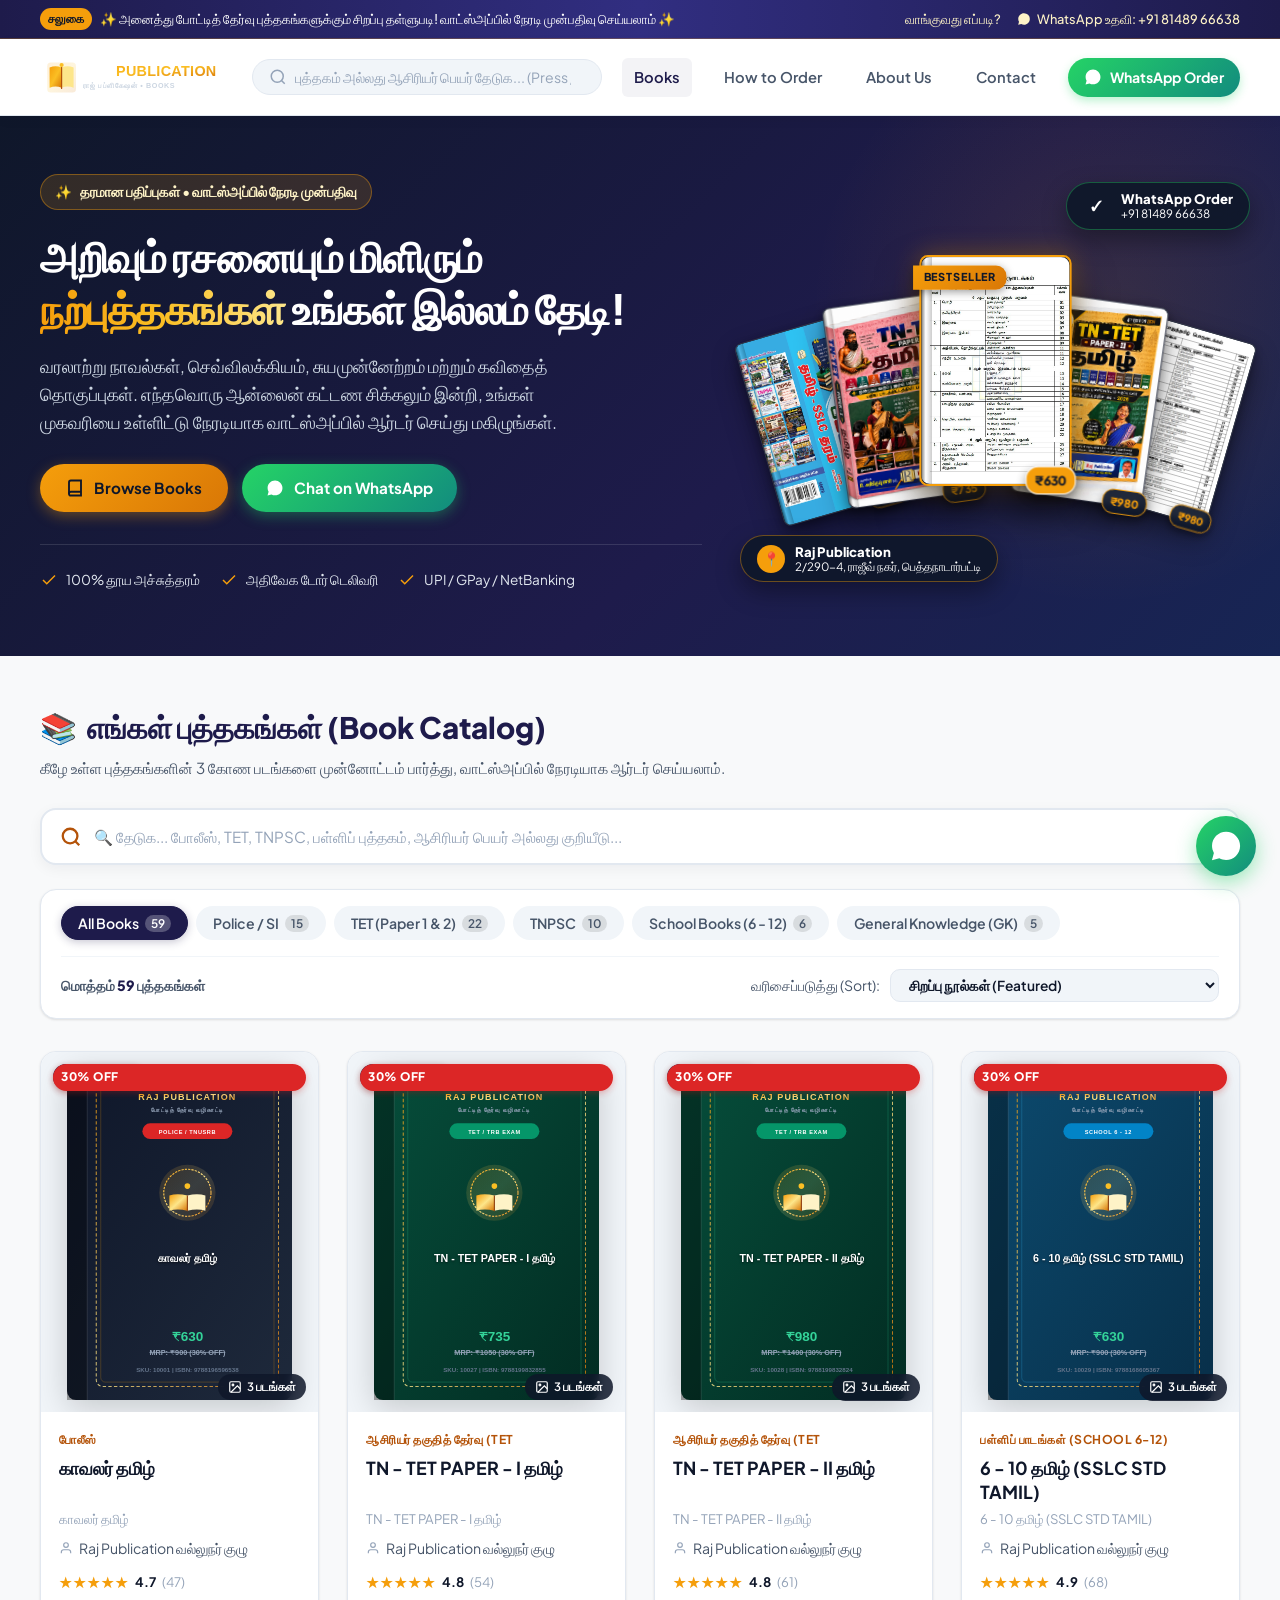
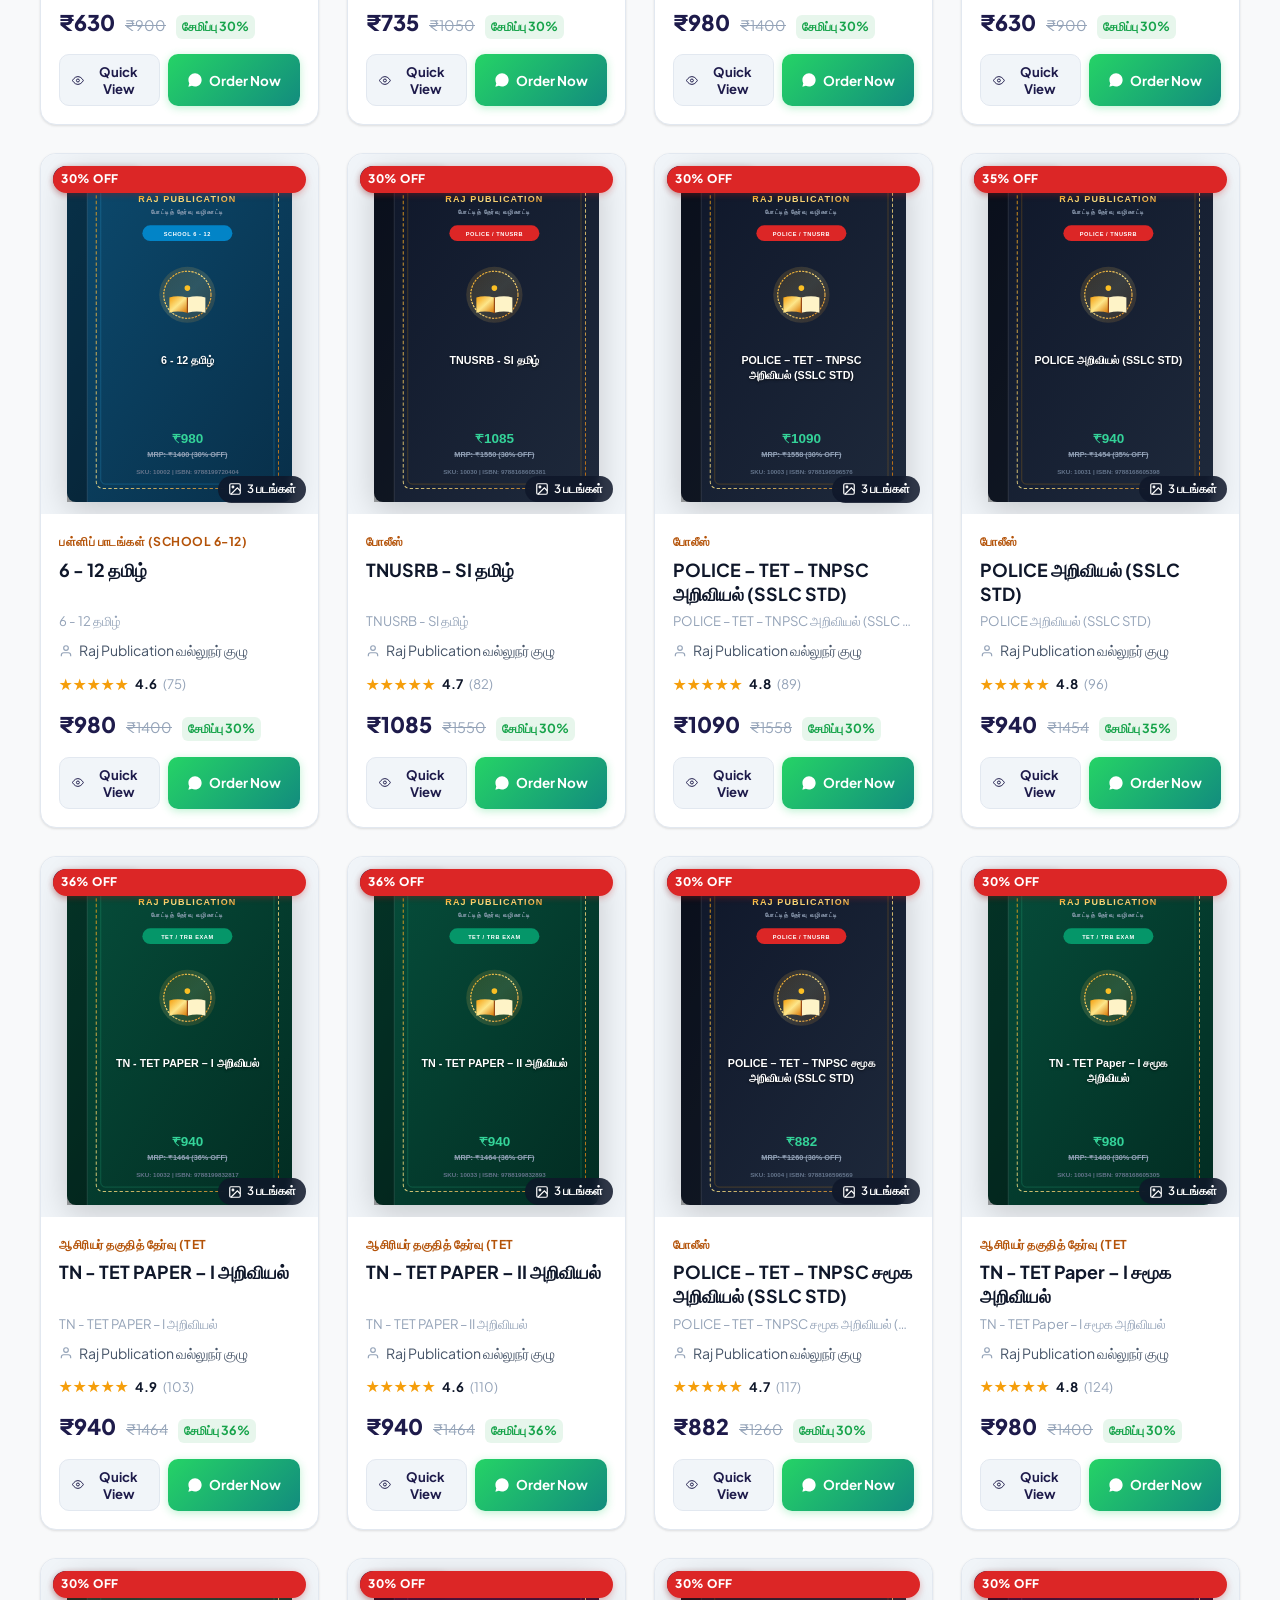
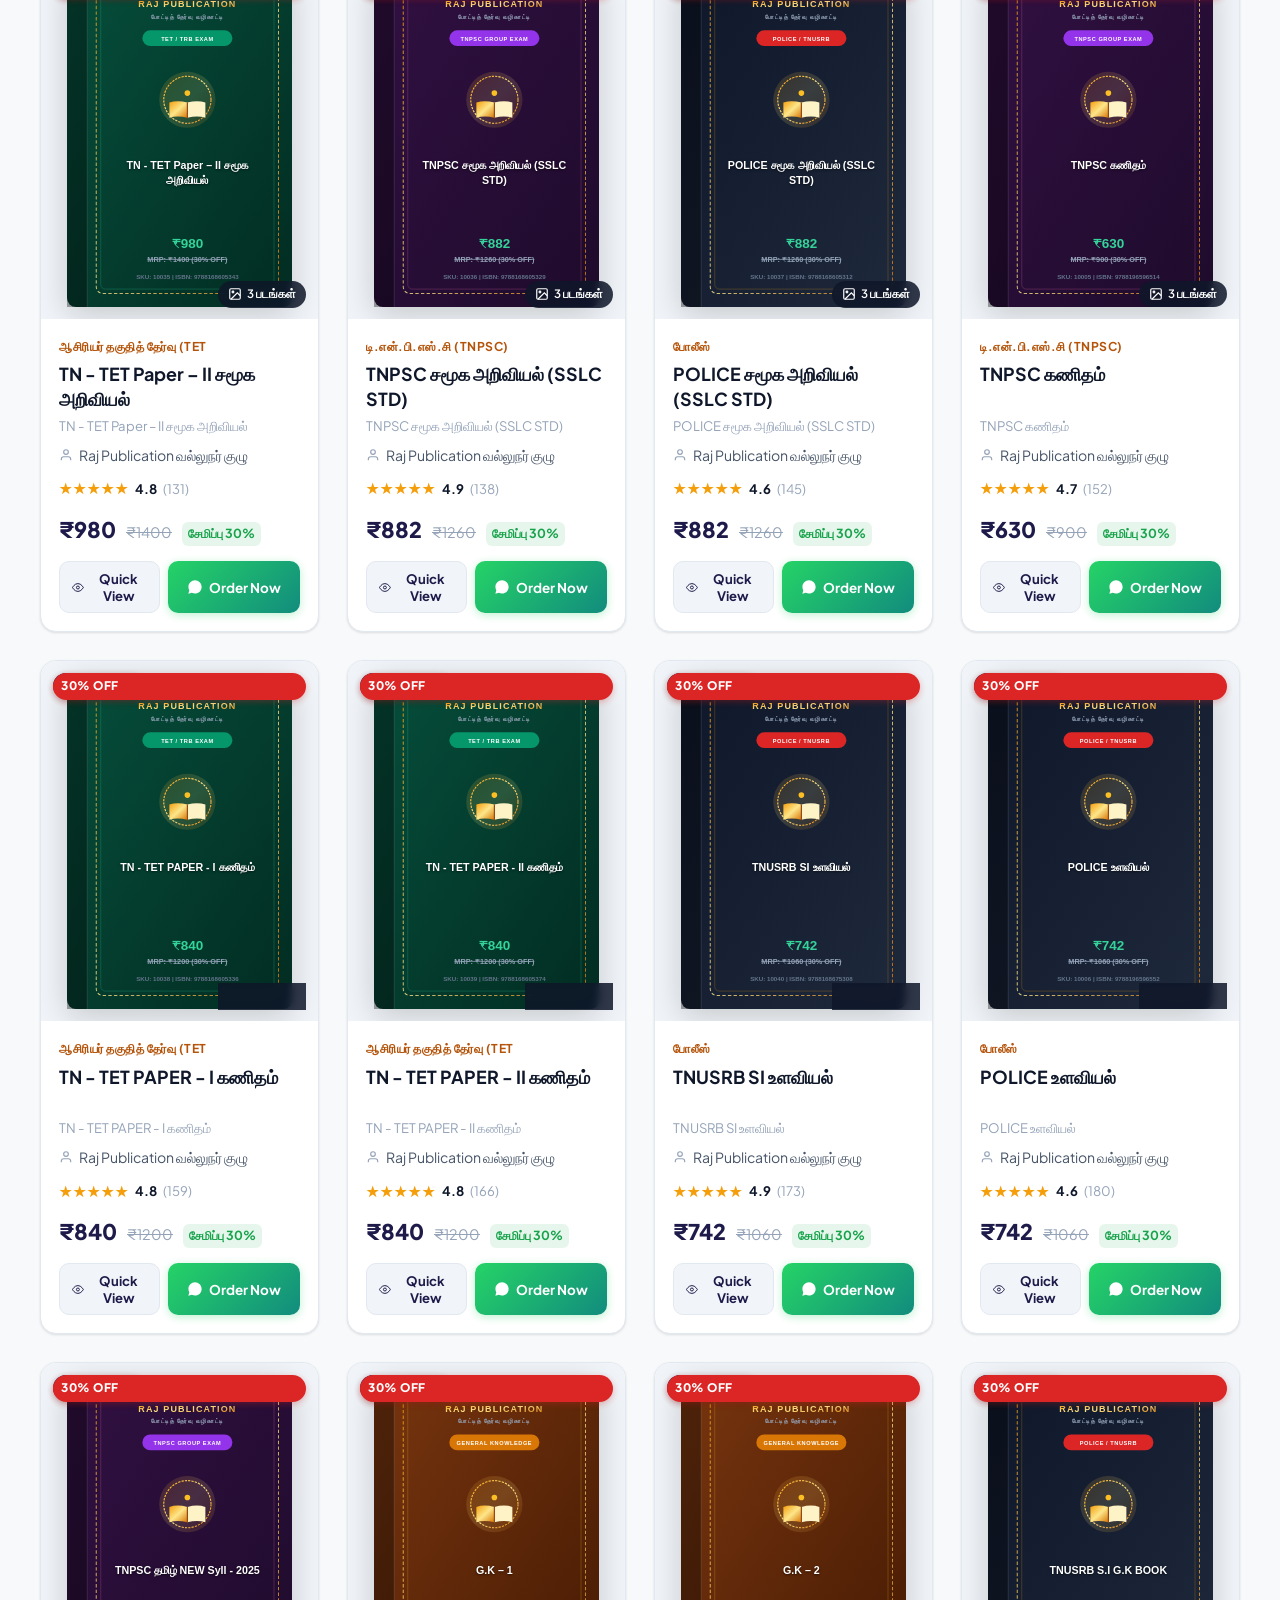
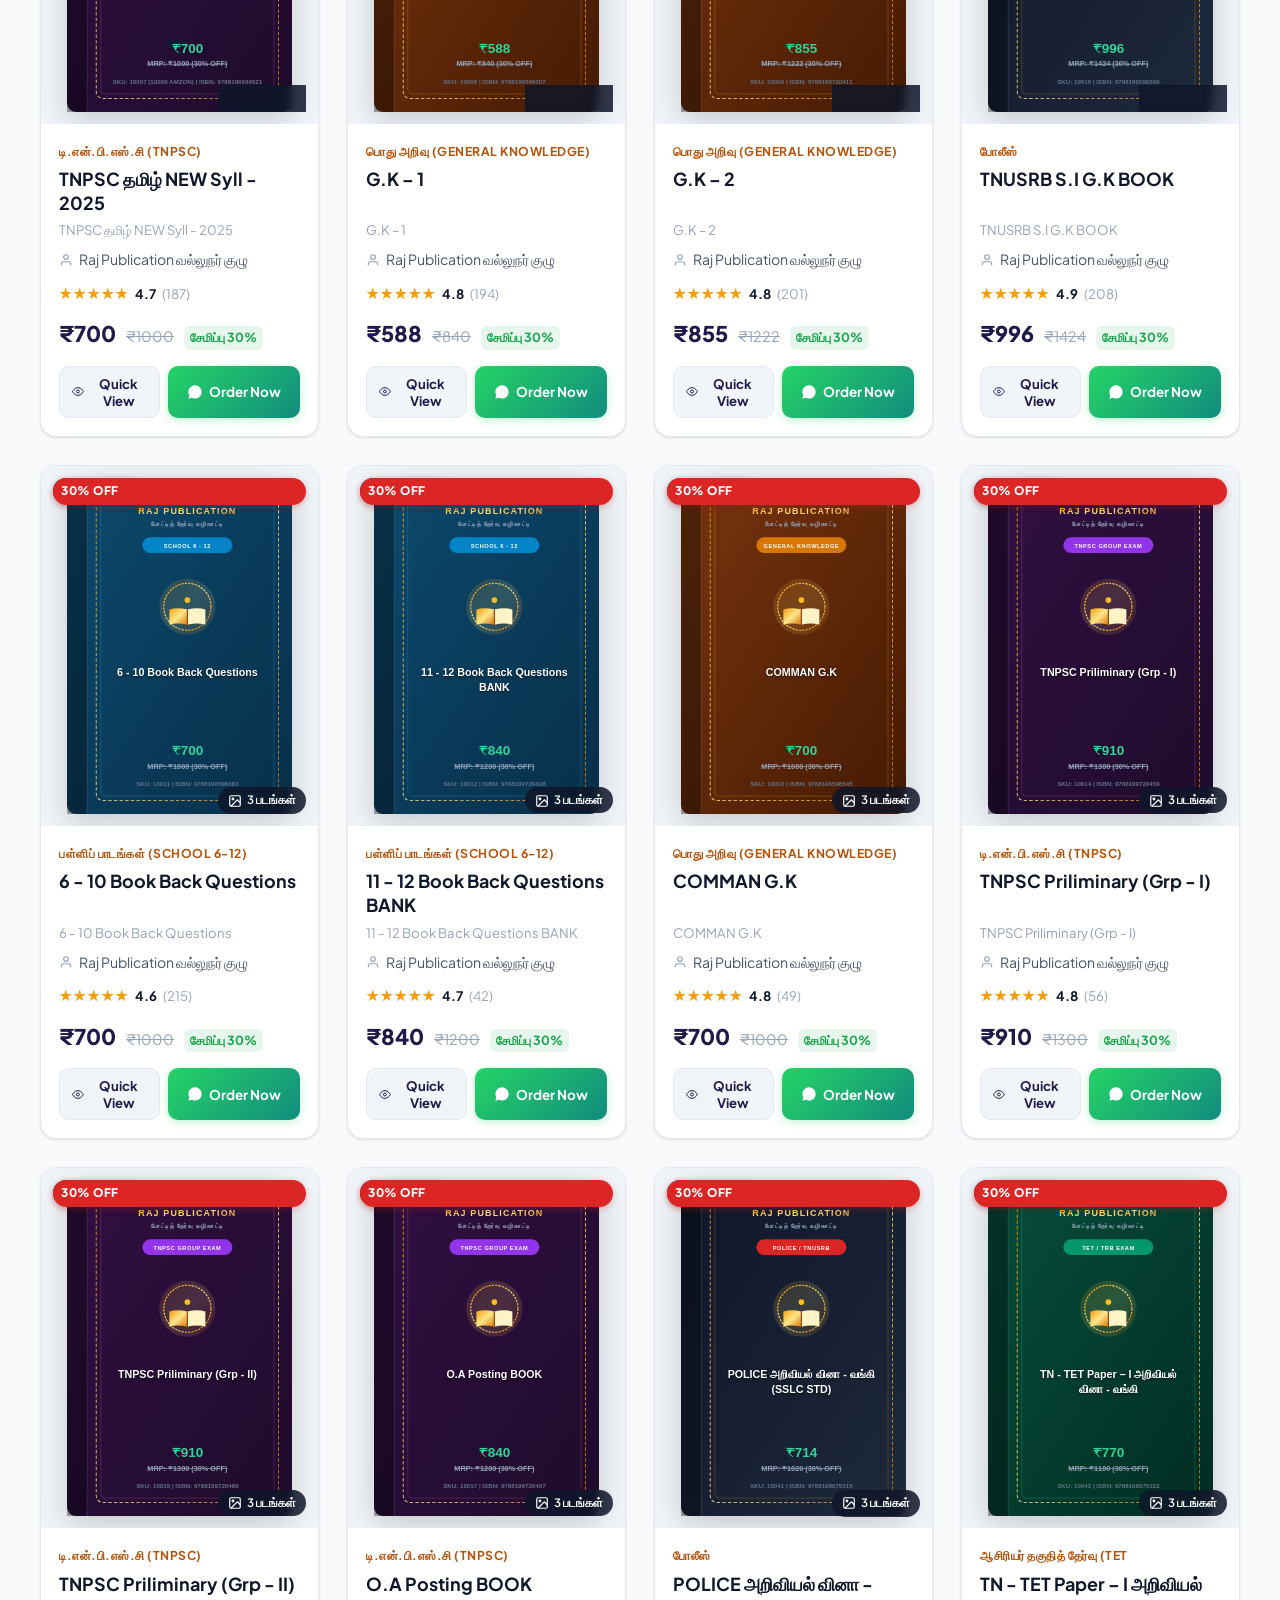
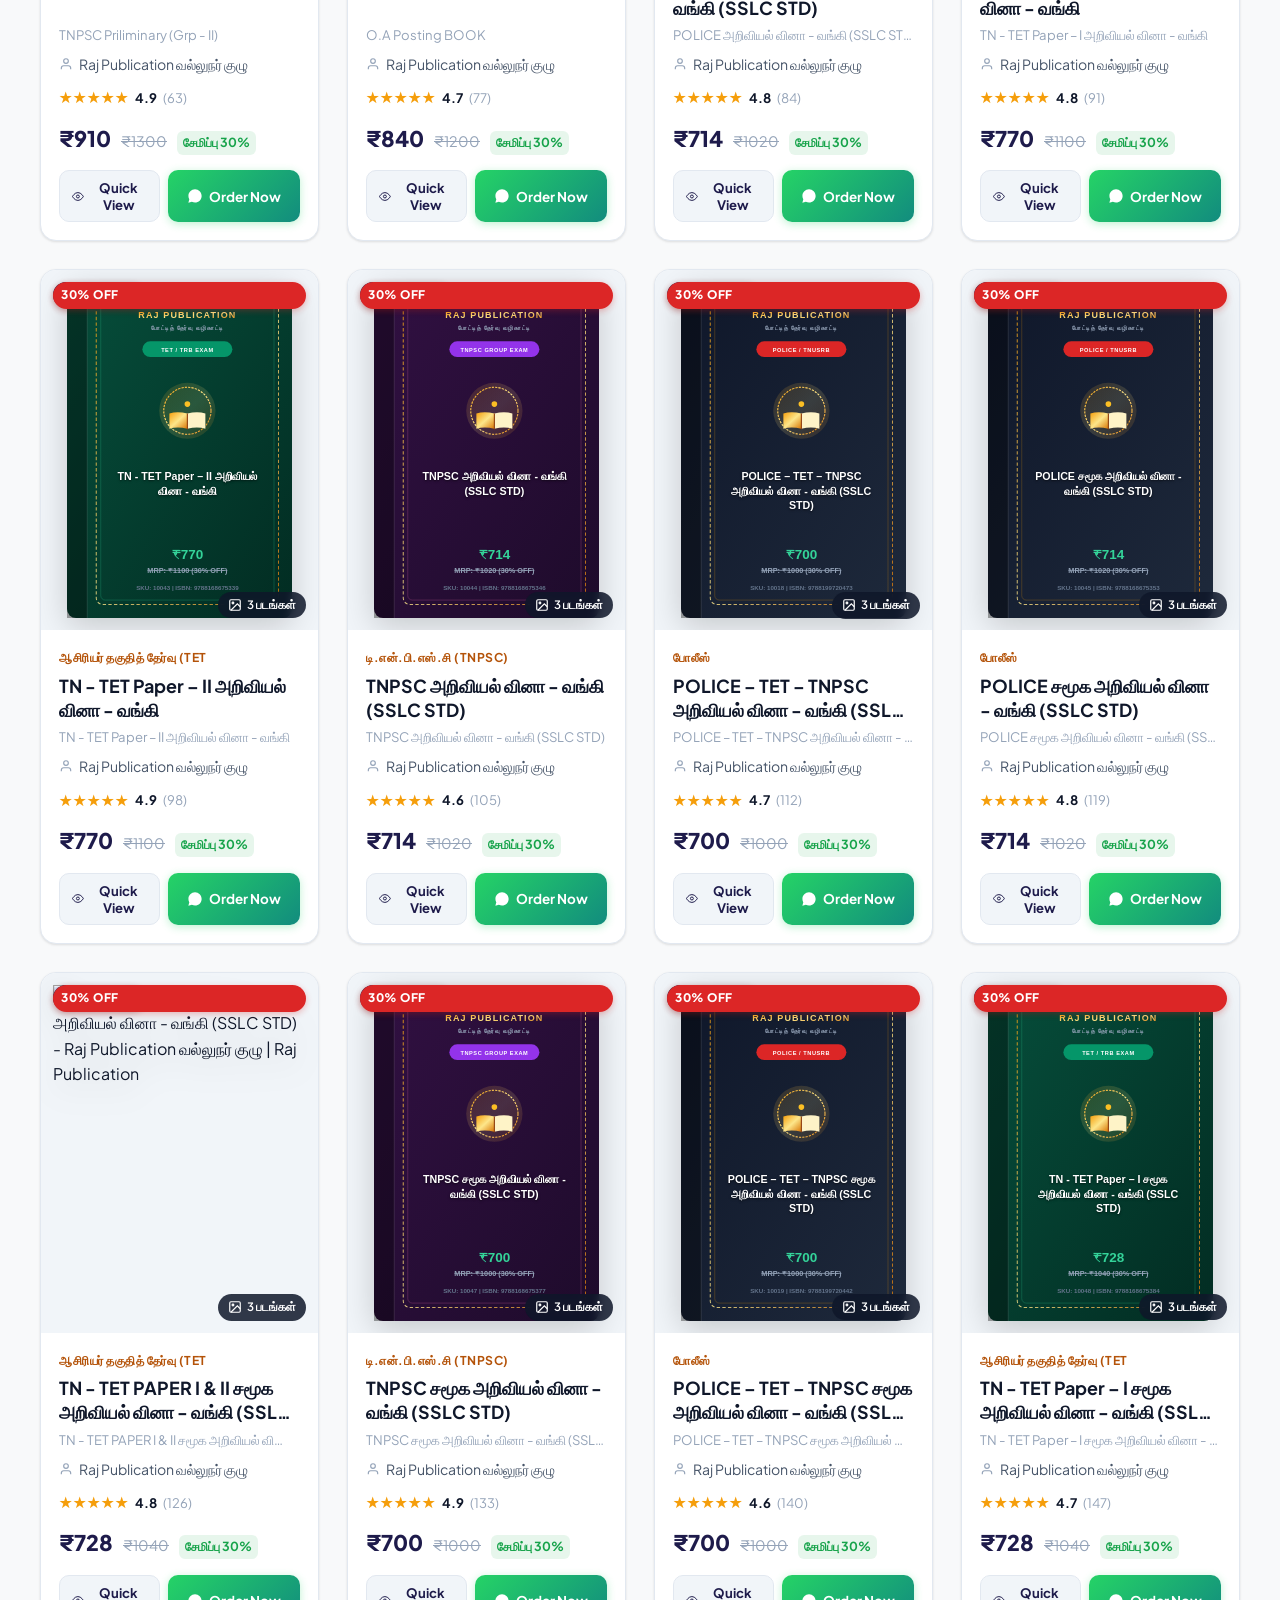
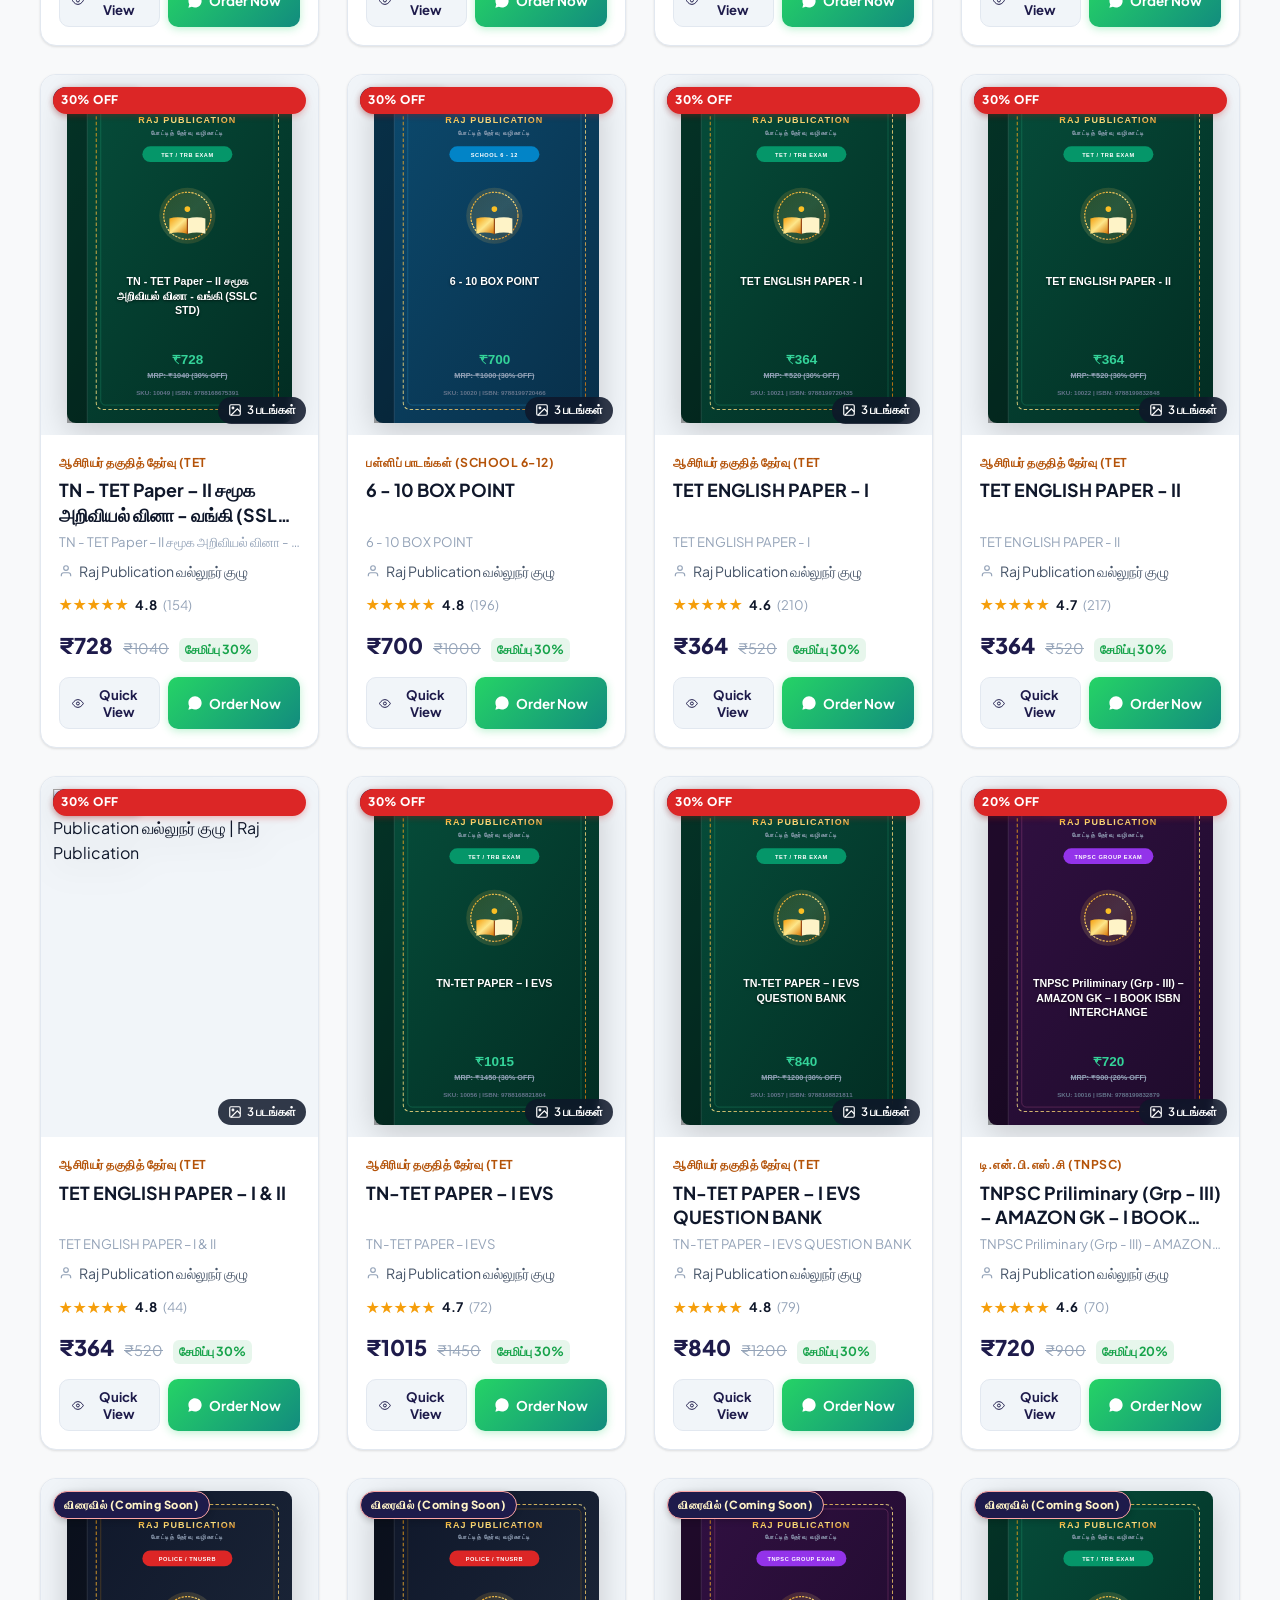
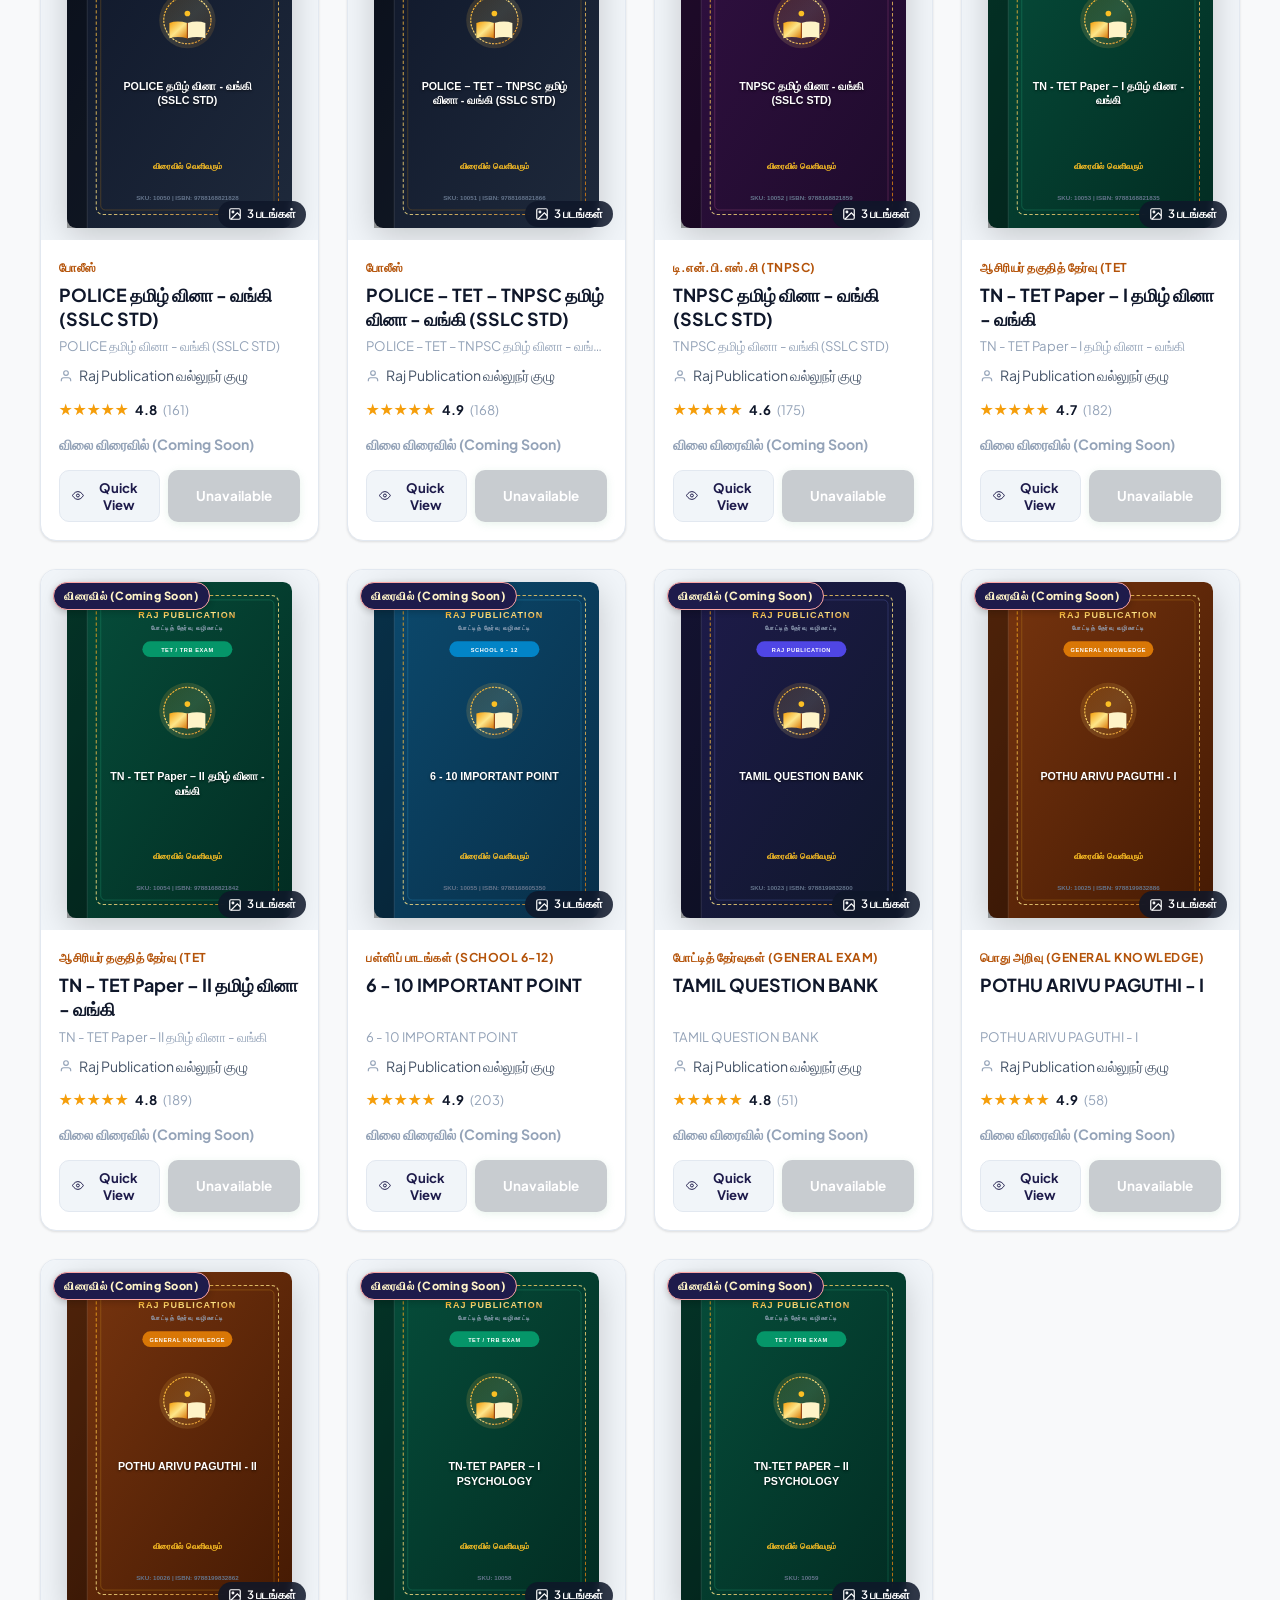
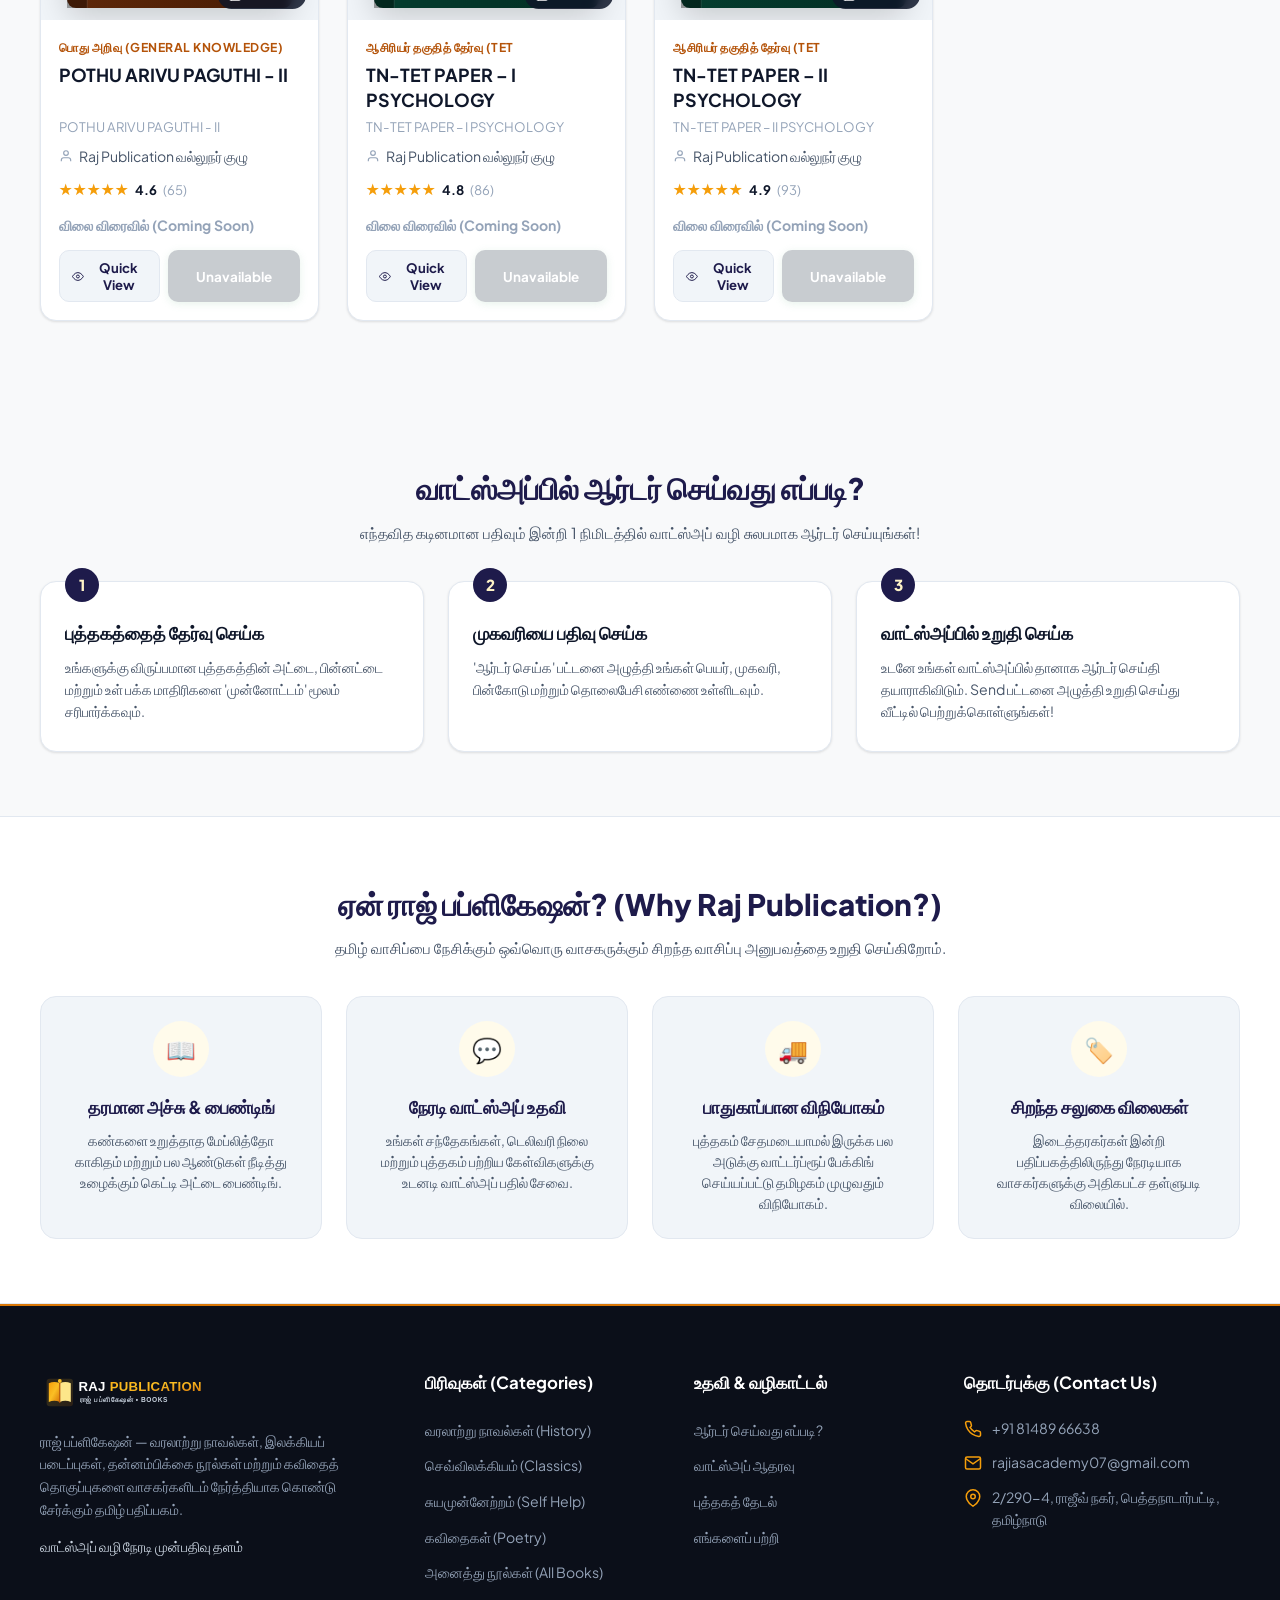
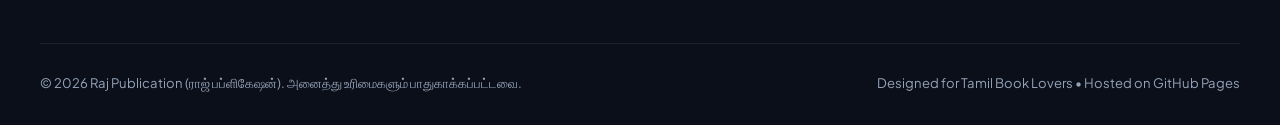
==== commit c7b7d6ab: "Implement 100% complete SEO: sitemap.xml with 59 books, Google Images, ItemList schema, rich product" ====
--- a/index.html
+++ b/index.html
@@ -15,26 +15,37 @@
   </script>
   
   <!-- Primary Meta Tags -->
-  <title>Raj Publication | தமிழ் புத்தகங்கள் வாங்க சிறந்த இணையதளம் | Buy Tamil Books Online</title>
-  <meta name="title" content="Raj Publication | தமிழ் புத்தகங்கள் வாங்க சிறந்த இணையதளம் | Buy Tamil Books Online">
-  <meta name="description" content="ராஜ் பப்ளிகேஷன் (Raj Publication) — வரலாற்று நாவல்கள், இலக்கியம், சுயமுன்னேற்றம், கவிதைகள் உள்ளிட்ட சிறந்த தமிழ் புத்தகங்களை வாட்ஸ்அப் மூலம் உடனடியாக ஆர்டர் செய்து உங்கள் இல்லத்திலேயே பெற்றுக்கொள்ளுங்கள்.">
-  <meta name="keywords" content="Raj Publication, ராஜ் பப்ளிகேஷன், tamil books online, buy tamil books, ponniyin selvan book, kalki novels, thirukkural book, atomic habits tamil, buy books via whatsapp">
+  <title>Raj Publication | தமிழ்நாடு அரசுப் போட்டித் தேர்வு புத்தகங்கள் | TNUSRB Police, TNTET, TNPSC Tamil Books Online</title>
+  <meta name="title" content="Raj Publication | தமிழ்நாடு அரசுப் போட்டித் தேர்வு புத்தகங்கள் | TNUSRB Police, TNTET, TNPSC Tamil Books Online">
+  <meta name="description" content="ராஜ் பப்ளிகேஷன் (Raj Publication) - TNUSRB காவலர் (Police Constable & SI), ஆசிரியர் தகுதித் தேர்வு (TNTET Paper 1 & 2), TNPSC மற்றும் 6-12 சமச்சீர் கல்வி தமிழ் வழிகாட்டி புத்தகங்கள். வாட்ஸ்அப்பில் நேரடி முன்பதிவு செய்து உங்கள் முகவரிக்கே விரைவான டோர் டெலிவரி மூலம் பெறுங்கள். தொடர்புக்கு: +91 81489 66638.">
+  <meta name="keywords" content="Raj Publication, ராஜ் பப்ளிகேஷன், காவலர் தமிழ், TNUSRB police exam book, police constable tamil book, SI exam tamil book, TNTET Paper 1 Tamil, TNTET Paper 2 Tamil, 6-10 Tamil book, 6-12 Tamil book, SSLC STD Tamil, TNPSC Tamil books, Samacheer Kalvi Tamil guide, buy tamil competitive exam books, தமிழ்நாடு அரசுப் போட்டித் தேர்வு புத்தகங்கள், whatsapp order books, Raj Publication Pethanadarpatti, Pavoorchatram books">
   <meta name="author" content="Raj Publication">
-  <meta name="robots" content="index, follow">
+  <meta name="robots" content="index, follow, max-image-preview:large, max-snippet:-1, max-video-preview:-1">
+  <link rel="canonical" href="https://rajpublication.com/">
+
+  <!-- Geo & Local SEO Tags -->
+  <meta name="geo.region" content="IN-TN">
+  <meta name="geo.placename" content="Pethanadarpatti, Tamil Nadu">
+  <meta name="geo.position" content="8.9056;77.4111">
+  <meta name="ICBM" content="8.9056, 77.4111">
 
   <!-- Open Graph / Facebook -->
   <meta property="og:type" content="website">
-  <meta property="og:url" content="https://murugannagaraja781.github.io/rajpublication/">
-  <meta property="og:title" content="Raj Publication | தமிழ் புத்தகங்கள் • வாட்ஸ்அப்பில் நேரடி முன்பதிவு">
-  <meta property="og:description" content="வரலாற்று நாவல்கள், இலக்கியம், சுயமுன்னேற்ற நூல்கள் சிறந்த விலையில். வாட்ஸ்அப்பில் முகவரி அனுப்பி உடனடியாக பெற்றுக்கொள்ளுங்கள்.">
-  <meta property="og:image" content="assets/images/hero-banner.svg">
+  <meta property="og:url" content="https://rajpublication.com/">
+  <meta property="og:title" content="Raj Publication | தமிழ்நாடு அரசுப் போட்டித் தேர்வு புத்தகங்கள் • வாட்ஸ்அப்பில் நேரடி முன்பதிவு">
+  <meta property="og:description" content="காவலர் தமிழ், TNTET, 6-10 தமிழ், 6-12 தமிழ் உள்ளிட்ட அனைத்து போட்டித் தேர்வு வழிகாட்டிகள் சிறந்த சலுகை விலையில். வாட்ஸ்அப்பில் முகவரி அனுப்பி உடனடியாக பெற்றுக்கொள்ளுங்கள்.">
+  <meta property="og:image" content="https://rajpublication.com/assets/images/hero-banner.svg">
+  <meta property="og:image:width" content="1000">
+  <meta property="og:image:height" content="640">
+  <meta property="og:site_name" content="Raj Publication">
+  <meta property="og:locale" content="ta_IN">
 
   <!-- Twitter -->
   <meta property="twitter:card" content="summary_large_image">
-  <meta property="twitter:url" content="https://murugannagaraja781.github.io/rajpublication/">
-  <meta property="twitter:title" content="Raj Publication | தமிழ் புத்தகங்கள் • வாட்ஸ்அப் வழி ஆர்டர்">
-  <meta property="twitter:description" content="சிறந்த தமிழ் நூல்கள் உங்கள் இல்லம் தேடி. விரைவான ஹோம் டெலிவரி.">
-  <meta property="twitter:image" content="assets/images/hero-banner.svg">
+  <meta property="twitter:url" content="https://rajpublication.com/">
+  <meta property="twitter:title" content="Raj Publication | தமிழ்நாடு அரசுப் போட்டித் தேர்வு புத்தகங்கள்">
+  <meta property="twitter:description" content="காவலர் தமிழ், TNTET, 6-12 பள்ளிப் பாட வழிகாட்டிகள். வாட்ஸ்அப் வழி நேரடி முன்பதிவு • அதிவேக டோர் டெலிவரி.">
+  <meta property="twitter:image" content="https://rajpublication.com/assets/images/hero-banner.svg">
 
   <!-- Favicon -->
   <link rel="icon" type="image/svg+xml" href="assets/images/favicon.svg">
@@ -48,18 +59,36 @@
   <!-- Main Stylesheet -->
   <link rel="stylesheet" href="css/style.css">
 
-
-  <!-- Schema.org JSON-LD Structured Data for Bookstore & Publisher -->
+  <!-- Schema.org JSON-LD Structured Data: Sitelinks SearchBox -->
+  <script type="application/ld+json">
+  {
+    "@context": "https://schema.org",
+    "@type": "WebSite",
+    "name": "Raj Publication",
+    "alternateName": "ராஜ் பப்ளிகேஷன்",
+    "url": "https://rajpublication.com/",
+    "potentialAction": {
+      "@type": "SearchAction",
+      "target": {
+        "@type": "EntryPoint",
+        "urlTemplate": "https://rajpublication.com/?search={search_term_string}#books-catalog"
+      },
+      "query-input": "required name=search_term_string"
+    }
+  }
+  </script>
+
+  <!-- Schema.org JSON-LD Structured Data for Bookstore & Organization -->
   <script type="application/ld+json">
   {
     "@context": "https://schema.org",
     "@type": "BookStore",
     "name": "Raj Publication",
     "alternateName": "ராஜ் பப்ளிகேஷன்",
-    "description": "Premium Tamil & English Publisher. Buy books directly with WhatsApp order & doorstep delivery.",
-    "url": "https://murugannagaraja781.github.io/rajpublication/",
-    "logo": "https://murugannagaraja781.github.io/rajpublication/assets/images/logo.svg",
-    "image": "https://murugannagaraja781.github.io/rajpublication/assets/images/hero-banner.svg",
+    "description": "தமிழ்நாடு அரசுப் போட்டித் தேர்வுகளுக்கான பிரத்யேக வழிகாட்டி நூல்கள் வெளியீட்டாளர். Buy books directly with WhatsApp order & doorstep delivery.",
+    "url": "https://rajpublication.com/",
+    "logo": "https://rajpublication.com/assets/images/logo.svg",
+    "image": "https://rajpublication.com/assets/images/hero-banner.svg",
     "telephone": "+918148966638",
     "priceRange": "₹₹",
     "address": {
@@ -67,15 +96,803 @@
       "streetAddress": "2/290-4, ராஜீவ் நகர்",
       "addressLocality": "பெத்தநாடார்பட்டி",
       "addressRegion": "Tamil Nadu",
+      "postalCode": "627808",
       "addressCountry": "IN"
+    },
+    "contactPoint": {
+      "@type": "ContactPoint",
+      "telephone": "+918148966638",
+      "contactType": "customer service",
+      "areaServed": "IN",
+      "availableLanguage": ["Tamil", "English"]
     },
     "openingHoursSpecification": {
       "@type": "OpeningHoursSpecification",
       "dayOfWeek": ["Monday", "Tuesday", "Wednesday", "Thursday", "Friday", "Saturday", "Sunday"],
-      "opens": "09:00",
-      "closes": "21:00"
+      "opens": "08:00",
+      "closes": "22:00"
     }
   }
+  </script>
+
+  <!-- Schema.org ItemList for Google Carousel & Search Ranking -->
+  <script type="application/ld+json" id="schema-itemlist">
+{
+  "@context": "https://schema.org",
+  "@type": "ItemList",
+  "name": "Raj Publication Books Catalog",
+  "description": "தமிழ்நாடு போட்டித் தேர்வுக்கான பிரத்யேக நூல்கள் பட்டியல்",
+  "numberOfItems": 59,
+  "itemListElement": [
+    {
+      "@type": "ListItem",
+      "position": 1,
+      "url": "https://rajpublication.com/book.html?id=raj-book-1-book",
+      "name": "காவலர் தமிழ்",
+      "image": "https://drive.google.com/thumbnail?id=13e-5MnidfKjJW1xA7lRtvyieRqRLnVhm&sz=w1000",
+      "offers": {
+        "@type": "Offer",
+        "priceCurrency": "INR",
+        "price": 630,
+        "availability": "https://schema.org/InStock"
+      }
+    },
+    {
+      "@type": "ListItem",
+      "position": 2,
+      "url": "https://rajpublication.com/book.html?id=raj-book-2-tn-tet-paper-i",
+      "name": "TN - TET PAPER - I தமிழ்",
+      "image": "https://drive.google.com/thumbnail?id=1yiWu4L-ORwnZfIKjlJj9i9R_Urr98rul&sz=w1000",
+      "offers": {
+        "@type": "Offer",
+        "priceCurrency": "INR",
+        "price": 735,
+        "availability": "https://schema.org/InStock"
+      }
+    },
+    {
+      "@type": "ListItem",
+      "position": 3,
+      "url": "https://rajpublication.com/book.html?id=raj-book-3-tn-tet-paper-ii",
+      "name": "TN - TET PAPER - II தமிழ்",
+      "image": "https://drive.google.com/thumbnail?id=1Ja0OEEDOvX6XQVmsGyYeLJvKuBrBfZlI&sz=w1000",
+      "offers": {
+        "@type": "Offer",
+        "priceCurrency": "INR",
+        "price": 980,
+        "availability": "https://schema.org/InStock"
+      }
+    },
+    {
+      "@type": "ListItem",
+      "position": 4,
+      "url": "https://rajpublication.com/book.html?id=raj-book-4-6-10-sslc-std-tamil",
+      "name": "6 - 10 தமிழ் (SSLC STD TAMIL)",
+      "image": "https://drive.google.com/thumbnail?id=1-JSLkOwZY9qe8siXsbYSjwJqF66nKlqJ&sz=w1000",
+      "offers": {
+        "@type": "Offer",
+        "priceCurrency": "INR",
+        "price": 630,
+        "availability": "https://schema.org/InStock"
+      }
+    },
+    {
+      "@type": "ListItem",
+      "position": 5,
+      "url": "https://rajpublication.com/book.html?id=raj-book-5-6-12",
+      "name": "6 - 12 தமிழ்",
+      "image": "https://drive.google.com/thumbnail?id=1RBo5r_D1C3W3HN4fhnroyLRcnKvDvX_-&sz=w1000",
+      "offers": {
+        "@type": "Offer",
+        "priceCurrency": "INR",
+        "price": 980,
+        "availability": "https://schema.org/InStock"
+      }
+    },
+    {
+      "@type": "ListItem",
+      "position": 6,
+      "url": "https://rajpublication.com/book.html?id=raj-book-6-tnusrb-si",
+      "name": "TNUSRB - SI தமிழ்",
+      "image": "https://drive.google.com/thumbnail?id=1t0RMYYYuCYgmR0kaFV_ilMXBQNhiOI6T&sz=w1000",
+      "offers": {
+        "@type": "Offer",
+        "priceCurrency": "INR",
+        "price": 1085,
+        "availability": "https://schema.org/InStock"
+      }
+    },
+    {
+      "@type": "ListItem",
+      "position": 7,
+      "url": "https://rajpublication.com/book.html?id=raj-book-7-police-tet-tnpsc-sslc-std",
+      "name": "POLICE – TET – TNPSC அறிவியல் (SSLC STD)",
+      "image": "https://drive.google.com/thumbnail?id=10uUiFCRGTUw5eb34l5AJeGsEgiVJxORx&sz=w1000",
+      "offers": {
+        "@type": "Offer",
+        "priceCurrency": "INR",
+        "price": 1090,
+        "availability": "https://schema.org/InStock"
+      }
+    },
+    {
+      "@type": "ListItem",
+      "position": 8,
+      "url": "https://rajpublication.com/book.html?id=raj-book-8-police-sslc-std",
+      "name": "POLICE அறிவியல் (SSLC STD)",
+      "image": "https://drive.google.com/thumbnail?id=1hypYaSszC1m_Ub_6RzD_KC3kwM_XDFaA&sz=w1000",
+      "offers": {
+        "@type": "Offer",
+        "priceCurrency": "INR",
+        "price": 940,
+        "availability": "https://schema.org/InStock"
+      }
+    },
+    {
+      "@type": "ListItem",
+      "position": 9,
+      "url": "https://rajpublication.com/book.html?id=raj-book-9-tn-tet-paper-i",
+      "name": "TN - TET PAPER – I அறிவியல்",
+      "image": "https://drive.google.com/thumbnail?id=1mJS2PGnR7Ev3JEjGDFglvFEePJgakt7n&sz=w1000",
+      "offers": {
+        "@type": "Offer",
+        "priceCurrency": "INR",
+        "price": 940,
+        "availability": "https://schema.org/InStock"
+      }
+    },
+    {
+      "@type": "ListItem",
+      "position": 10,
+      "url": "https://rajpublication.com/book.html?id=raj-book-10-tn-tet-paper-ii",
+      "name": "TN - TET PAPER – II அறிவியல்",
+      "image": "https://drive.google.com/thumbnail?id=14Fl-DQBDfKthJcqRAKY3An9uRVAuFb6T&sz=w1000",
+      "offers": {
+        "@type": "Offer",
+        "priceCurrency": "INR",
+        "price": 940,
+        "availability": "https://schema.org/InStock"
+      }
+    },
+    {
+      "@type": "ListItem",
+      "position": 11,
+      "url": "https://rajpublication.com/book.html?id=raj-book-11-police-tet-tnpsc-sslc-std",
+      "name": "POLICE – TET – TNPSC சமூக அறிவியல் (SSLC STD)",
+      "image": "https://drive.google.com/thumbnail?id=1s70qkMQ0Lyf81IVQCPN5QjEBwkIkLHTa&sz=w1000",
+      "offers": {
+        "@type": "Offer",
+        "priceCurrency": "INR",
+        "price": 882,
+        "availability": "https://schema.org/InStock"
+      }
+    },
+    {
+      "@type": "ListItem",
+      "position": 12,
+      "url": "https://rajpublication.com/book.html?id=raj-book-12-tn-tet-paper-i",
+      "name": "TN - TET Paper – I சமூக அறிவியல்",
+      "image": "https://drive.google.com/thumbnail?id=1hknbiih8bs1lIHqoxv2f_x912Uwzfdfc&sz=w1000",
+      "offers": {
+        "@type": "Offer",
+        "priceCurrency": "INR",
+        "price": 980,
+        "availability": "https://schema.org/InStock"
+      }
+    },
+    {
+      "@type": "ListItem",
+      "position": 13,
+      "url": "https://rajpublication.com/book.html?id=raj-book-13-tn-tet-paper-ii",
+      "name": "TN - TET Paper – II சமூக அறிவியல்",
+      "image": "https://drive.google.com/thumbnail?id=15iizIz22_2AcciGmL34wVHio2LUJnuoD&sz=w1000",
+      "offers": {
+        "@type": "Offer",
+        "priceCurrency": "INR",
+        "price": 980,
+        "availability": "https://schema.org/InStock"
+      }
+    },
+    {
+      "@type": "ListItem",
+      "position": 14,
+      "url": "https://rajpublication.com/book.html?id=raj-book-14-tnpsc-sslc-std",
+      "name": "TNPSC சமூக அறிவியல் (SSLC STD)",
+      "image": "https://drive.google.com/thumbnail?id=1N0AIsmCLl60wA4SDgV_GRs5UnLrzFBLk&sz=w1000",
+      "offers": {
+        "@type": "Offer",
+        "priceCurrency": "INR",
+        "price": 882,
+        "availability": "https://schema.org/InStock"
+      }
+    },
+    {
+      "@type": "ListItem",
+      "position": 15,
+      "url": "https://rajpublication.com/book.html?id=raj-book-15-police-sslc-std",
+      "name": "POLICE சமூக அறிவியல் (SSLC STD)",
+      "image": "https://drive.google.com/thumbnail?id=1EZsYanEL8gBJ2oW219-Hq_sA-KWMZ95b&sz=w1000",
+      "offers": {
+        "@type": "Offer",
+        "priceCurrency": "INR",
+        "price": 882,
+        "availability": "https://schema.org/InStock"
+      }
+    },
+    {
+      "@type": "ListItem",
+      "position": 16,
+      "url": "https://rajpublication.com/book.html?id=raj-book-16-tnpsc",
+      "name": "TNPSC கணிதம்",
+      "image": "https://drive.google.com/thumbnail?id=1w8d_HFK9lCDub2QSRQZHCGNq3zesj23j&sz=w1000",
+      "offers": {
+        "@type": "Offer",
+        "priceCurrency": "INR",
+        "price": 630,
+        "availability": "https://schema.org/InStock"
+      }
+    },
+    {
+      "@type": "ListItem",
+      "position": 17,
+      "url": "https://rajpublication.com/book.html?id=raj-book-17-tn-tet-paper-i",
+      "name": "TN - TET PAPER - I கணிதம்",
+      "image": "https://drive.google.com/thumbnail?id=1dhsjItLbWxgf25IFpGmozhn8Tcdk-PzF&sz=w1000",
+      "offers": {
+        "@type": "Offer",
+        "priceCurrency": "INR",
+        "price": 840,
+        "availability": "https://schema.org/InStock"
+      }
+    },
+    {
+      "@type": "ListItem",
+      "position": 18,
+      "url": "https://rajpublication.com/book.html?id=raj-book-18-tn-tet-paper-ii",
+      "name": "TN - TET PAPER - II கணிதம்",
+      "image": "https://drive.google.com/thumbnail?id=1Xv5qa-KyfDWxqhd_8jOTxZHZxcDsVzgZ&sz=w1000",
+      "offers": {
+        "@type": "Offer",
+        "priceCurrency": "INR",
+        "price": 840,
+        "availability": "https://schema.org/InStock"
+      }
+    },
+    {
+      "@type": "ListItem",
+      "position": 19,
+      "url": "https://rajpublication.com/book.html?id=raj-book-19-tnusrb-si",
+      "name": "TNUSRB SI உளவியல்",
+      "image": "https://drive.google.com/thumbnail?id=1gsGOd9VknD7a5MEZ6SFl0uuQUmfhkKwx&sz=w1000",
+      "offers": {
+        "@type": "Offer",
+        "priceCurrency": "INR",
+        "price": 742,
+        "availability": "https://schema.org/InStock"
+      }
+    },
+    {
+      "@type": "ListItem",
+      "position": 20,
+      "url": "https://rajpublication.com/book.html?id=raj-book-20-police",
+      "name": "POLICE உளவியல்",
+      "image": "https://drive.google.com/thumbnail?id=1GiTUJwsX95PLogkNIydSEhVs4AuAlXH0&sz=w1000",
+      "offers": {
+        "@type": "Offer",
+        "priceCurrency": "INR",
+        "price": 742,
+        "availability": "https://schema.org/InStock"
+      }
+    },
+    {
+      "@type": "ListItem",
+      "position": 21,
+      "url": "https://rajpublication.com/book.html?id=raj-book-21-tnpsc-new-syll-2025",
+      "name": "TNPSC தமிழ் NEW Syll - 2025",
+      "image": "https://drive.google.com/thumbnail?id=1qrmro1CkPaigyQKYowjjn8qqSsT2z7XW&sz=w1000",
+      "offers": {
+        "@type": "Offer",
+        "priceCurrency": "INR",
+        "price": 700,
+        "availability": "https://schema.org/InStock"
+      }
+    },
+    {
+      "@type": "ListItem",
+      "position": 22,
+      "url": "https://rajpublication.com/book.html?id=raj-book-22-gk-1",
+      "name": "G.K – 1",
+      "image": "https://drive.google.com/thumbnail?id=1CC_8pzCvqC4-4cTYhub0AaAmx04eUR57&sz=w1000",
+      "offers": {
+        "@type": "Offer",
+        "priceCurrency": "INR",
+        "price": 588,
+        "availability": "https://schema.org/InStock"
+      }
+    },
+    {
+      "@type": "ListItem",
+      "position": 23,
+      "url": "https://rajpublication.com/book.html?id=raj-book-23-gk-2",
+      "name": "G.K – 2",
+      "image": "https://drive.google.com/thumbnail?id=1a41BzKO9G39xotjIkOwWGr0DLHf-hVqf&sz=w1000",
+      "offers": {
+        "@type": "Offer",
+        "priceCurrency": "INR",
+        "price": 855,
+        "availability": "https://schema.org/InStock"
+      }
+    },
+    {
+      "@type": "ListItem",
+      "position": 24,
+      "url": "https://rajpublication.com/book.html?id=raj-book-24-tnusrb-si-gk-book",
+      "name": "TNUSRB S.I G.K BOOK",
+      "image": "https://drive.google.com/thumbnail?id=1SXZshkeBltbOVW3753lmcMnzHNKND7hh&sz=w1000",
+      "offers": {
+        "@type": "Offer",
+        "priceCurrency": "INR",
+        "price": 996,
+        "availability": "https://schema.org/InStock"
+      }
+    },
+    {
+      "@type": "ListItem",
+      "position": 25,
+      "url": "https://rajpublication.com/book.html?id=raj-book-25-6-10-book-back-questions",
+      "name": "6 - 10 Book Back Questions",
+      "image": "https://drive.google.com/thumbnail?id=1woyM_S9XznuXQ19nPOZaKmppG-_rnMo5&sz=w1000",
+      "offers": {
+        "@type": "Offer",
+        "priceCurrency": "INR",
+        "price": 700,
+        "availability": "https://schema.org/InStock"
+      }
+    },
+    {
+      "@type": "ListItem",
+      "position": 26,
+      "url": "https://rajpublication.com/book.html?id=raj-book-26-11-12-book-back-questions-bank",
+      "name": "11 - 12 Book Back Questions BANK",
+      "image": "https://drive.google.com/thumbnail?id=16tg0x6kdYA1kIEypqGkM46v0xiAiCgJF&sz=w1000",
+      "offers": {
+        "@type": "Offer",
+        "priceCurrency": "INR",
+        "price": 840,
+        "availability": "https://schema.org/InStock"
+      }
+    },
+    {
+      "@type": "ListItem",
+      "position": 27,
+      "url": "https://rajpublication.com/book.html?id=raj-book-27-comman-gk",
+      "name": "COMMAN G.K",
+      "image": "https://drive.google.com/thumbnail?id=1z01arcFlsAW50ax0KaOQVY2C8q-00zOP&sz=w1000",
+      "offers": {
+        "@type": "Offer",
+        "priceCurrency": "INR",
+        "price": 700,
+        "availability": "https://schema.org/InStock"
+      }
+    },
+    {
+      "@type": "ListItem",
+      "position": 28,
+      "url": "https://rajpublication.com/book.html?id=raj-book-28-tnpsc-priliminary-grp-i",
+      "name": "TNPSC Priliminary (Grp - I)",
+      "image": "https://drive.google.com/thumbnail?id=1xmXHB_ilYtrpU1EtHi5hK8szO_pW1mYj&sz=w1000",
+      "offers": {
+        "@type": "Offer",
+        "priceCurrency": "INR",
+        "price": 910,
+        "availability": "https://schema.org/InStock"
+      }
+    },
+    {
+      "@type": "ListItem",
+      "position": 29,
+      "url": "https://rajpublication.com/book.html?id=raj-book-29-tnpsc-priliminary-grp-ii",
+      "name": "TNPSC Priliminary (Grp - II)",
+      "image": "https://drive.google.com/thumbnail?id=1QNjJHxlDahoDjuLhGu7yrdD1SPjEYRZZ&sz=w1000",
+      "offers": {
+        "@type": "Offer",
+        "priceCurrency": "INR",
+        "price": 910,
+        "availability": "https://schema.org/InStock"
+      }
+    },
+    {
+      "@type": "ListItem",
+      "position": 30,
+      "url": "https://rajpublication.com/book.html?id=raj-book-30-tnpsc-priliminary-grp-iii-amazon-gk-i-book-isbn-interchange",
+      "name": "TNPSC Priliminary (Grp - III) – AMAZON GK – I BOOK ISBN INTERCHANGE",
+      "image": "https://drive.google.com/thumbnail?id=19xewL_tyjf8XVh7KqLF1m3jo5F_ngVYy&sz=w1000",
+      "offers": {
+        "@type": "Offer",
+        "priceCurrency": "INR",
+        "price": 720,
+        "availability": "https://schema.org/InStock"
+      }
+    },
+    {
+      "@type": "ListItem",
+      "position": 31,
+      "url": "https://rajpublication.com/book.html?id=raj-book-31-oa-posting-book",
+      "name": "O.A Posting BOOK",
+      "image": "https://drive.google.com/thumbnail?id=1zYRFJd0r4eo8y3Ye4cW5EuBVS7NZ5N3s&sz=w1000",
+      "offers": {
+        "@type": "Offer",
+        "priceCurrency": "INR",
+        "price": 840,
+        "availability": "https://schema.org/InStock"
+      }
+    },
+    {
+      "@type": "ListItem",
+      "position": 32,
+      "url": "https://rajpublication.com/book.html?id=raj-book-32-police-sslc-std",
+      "name": "POLICE அறிவியல் வினா - வங்கி (SSLC STD)",
+      "image": "https://drive.google.com/thumbnail?id=1bYG-rGQuR9wkieokSjdFucPxHSFc05Fj&sz=w1000",
+      "offers": {
+        "@type": "Offer",
+        "priceCurrency": "INR",
+        "price": 714,
+        "availability": "https://schema.org/InStock"
+      }
+    },
+    {
+      "@type": "ListItem",
+      "position": 33,
+      "url": "https://rajpublication.com/book.html?id=raj-book-33-tn-tet-paper-i-",
+      "name": "TN - TET Paper – I அறிவியல் வினா - வங்கி",
+      "image": "https://drive.google.com/thumbnail?id=1a4MVIWYNr_ZnNPtN6uKsrQIHTjR7I4Ff&sz=w1000",
+      "offers": {
+        "@type": "Offer",
+        "priceCurrency": "INR",
+        "price": 770,
+        "availability": "https://schema.org/InStock"
+      }
+    },
+    {
+      "@type": "ListItem",
+      "position": 34,
+      "url": "https://rajpublication.com/book.html?id=raj-book-34-tn-tet-paper-ii-",
+      "name": "TN - TET Paper – II அறிவியல் வினா - வங்கி",
+      "image": "https://drive.google.com/thumbnail?id=1eIvvGxF_IfkF5zuxLeA3bYQzPUWyeK4g&sz=w1000",
+      "offers": {
+        "@type": "Offer",
+        "priceCurrency": "INR",
+        "price": 770,
+        "availability": "https://schema.org/InStock"
+      }
+    },
+    {
+      "@type": "ListItem",
+      "position": 35,
+      "url": "https://rajpublication.com/book.html?id=raj-book-35-tnpsc-sslc-std",
+      "name": "TNPSC அறிவியல் வினா - வங்கி (SSLC STD)",
+      "image": "https://drive.google.com/thumbnail?id=1r91U3EkcmfOIMBazmc8Zl-k36woNwxn-&sz=w1000",
+      "offers": {
+        "@type": "Offer",
+        "priceCurrency": "INR",
+        "price": 714,
+        "availability": "https://schema.org/InStock"
+      }
+    },
+    {
+      "@type": "ListItem",
+      "position": 36,
+      "url": "https://rajpublication.com/book.html?id=raj-book-36-police-tet-tnpsc-sslc-std",
+      "name": "POLICE – TET – TNPSC அறிவியல் வினா - வங்கி (SSLC STD)",
+      "image": "https://drive.google.com/thumbnail?id=1U2S1vN9lFYdwEdajR6pn7NETD2ABXyKC&sz=w1000",
+      "offers": {
+        "@type": "Offer",
+        "priceCurrency": "INR",
+        "price": 700,
+        "availability": "https://schema.org/InStock"
+      }
+    },
+    {
+      "@type": "ListItem",
+      "position": 37,
+      "url": "https://rajpublication.com/book.html?id=raj-book-37-police-sslc-std",
+      "name": "POLICE சமூக அறிவியல் வினா - வங்கி (SSLC STD)",
+      "image": "https://drive.google.com/thumbnail?id=11TSVItHipwNWxgO8wOC4g-xzulCa-IZy&sz=w1000",
+      "offers": {
+        "@type": "Offer",
+        "priceCurrency": "INR",
+        "price": 714,
+        "availability": "https://schema.org/InStock"
+      }
+    },
+    {
+      "@type": "ListItem",
+      "position": 38,
+      "url": "https://rajpublication.com/book.html?id=raj-book-38-tn-tet-paper-i-ii-sslc-std",
+      "name": "TN - TET PAPER I & II சமூக அறிவியல் வினா - வங்கி (SSLC STD)",
+      "image": "https://drive.google.com/thumbnail?id=1ldEDOCOhfHpOEydtcEYG9_2dn21w-RyQ&sz=w1000",
+      "offers": {
+        "@type": "Offer",
+        "priceCurrency": "INR",
+        "price": 728,
+        "availability": "https://schema.org/InStock"
+      }
+    },
+    {
+      "@type": "ListItem",
+      "position": 39,
+      "url": "https://rajpublication.com/book.html?id=raj-book-39-tnpsc-sslc-std",
+      "name": "TNPSC சமூக அறிவியல் வினா - வங்கி (SSLC STD)",
+      "image": "https://drive.google.com/thumbnail?id=1ESh7VpAWcCvO11avQKlVhBxEDzPwUUDg&sz=w1000",
+      "offers": {
+        "@type": "Offer",
+        "priceCurrency": "INR",
+        "price": 700,
+        "availability": "https://schema.org/InStock"
+      }
+    },
+    {
+      "@type": "ListItem",
+      "position": 40,
+      "url": "https://rajpublication.com/book.html?id=raj-book-40-police-tet-tnpsc-sslc-std",
+      "name": "POLICE – TET – TNPSC சமூக அறிவியல் வினா - வங்கி (SSLC STD)",
+      "image": "https://drive.google.com/thumbnail?id=1ZNbIhUxoGwZqvR-wQZNNcvxdjHIjXXMS&sz=w1000",
+      "offers": {
+        "@type": "Offer",
+        "priceCurrency": "INR",
+        "price": 700,
+        "availability": "https://schema.org/InStock"
+      }
+    },
+    {
+      "@type": "ListItem",
+      "position": 41,
+      "url": "https://rajpublication.com/book.html?id=raj-book-41-tn-tet-paper-i-sslc-std",
+      "name": "TN - TET Paper – I சமூக அறிவியல் வினா - வங்கி (SSLC STD)",
+      "image": "https://drive.google.com/thumbnail?id=1RFUOkt15nbcSR19Vi3HomVylLQbYPkYN&sz=w1000",
+      "offers": {
+        "@type": "Offer",
+        "priceCurrency": "INR",
+        "price": 728,
+        "availability": "https://schema.org/InStock"
+      }
+    },
+    {
+      "@type": "ListItem",
+      "position": 42,
+      "url": "https://rajpublication.com/book.html?id=raj-book-42-tn-tet-paper-ii-sslc-std",
+      "name": "TN - TET Paper – II சமூக அறிவியல் வினா - வங்கி (SSLC STD)",
+      "image": "https://drive.google.com/thumbnail?id=1Vswf8t2w7G3W85fAg23bvMS70yutQ6On&sz=w1000",
+      "offers": {
+        "@type": "Offer",
+        "priceCurrency": "INR",
+        "price": 728,
+        "availability": "https://schema.org/InStock"
+      }
+    },
+    {
+      "@type": "ListItem",
+      "position": 43,
+      "url": "https://rajpublication.com/book.html?id=raj-book-43-police-sslc-std",
+      "name": "POLICE தமிழ் வினா - வங்கி (SSLC STD)",
+      "image": "assets/images/books/raj-book-43-cover.svg",
+      "offers": {
+        "@type": "Offer",
+        "priceCurrency": "INR",
+        "price": 0,
+        "availability": "https://schema.org/PreOrder"
+      }
+    },
+    {
+      "@type": "ListItem",
+      "position": 44,
+      "url": "https://rajpublication.com/book.html?id=raj-book-44-police-tet-tnpsc-sslc-std",
+      "name": "POLICE – TET – TNPSC தமிழ் வினா - வங்கி (SSLC STD)",
+      "image": "assets/images/books/raj-book-44-cover.svg",
+      "offers": {
+        "@type": "Offer",
+        "priceCurrency": "INR",
+        "price": 0,
+        "availability": "https://schema.org/PreOrder"
+      }
+    },
+    {
+      "@type": "ListItem",
+      "position": 45,
+      "url": "https://rajpublication.com/book.html?id=raj-book-45-tnpsc-sslc-std",
+      "name": "TNPSC தமிழ் வினா - வங்கி (SSLC STD)",
+      "image": "assets/images/books/raj-book-45-cover.svg",
+      "offers": {
+        "@type": "Offer",
+        "priceCurrency": "INR",
+        "price": 0,
+        "availability": "https://schema.org/PreOrder"
+      }
+    },
+    {
+      "@type": "ListItem",
+      "position": 46,
+      "url": "https://rajpublication.com/book.html?id=raj-book-46-tn-tet-paper-i-",
+      "name": "TN - TET Paper – I தமிழ் வினா - வங்கி",
+      "image": "assets/images/books/raj-book-46-cover.svg",
+      "offers": {
+        "@type": "Offer",
+        "priceCurrency": "INR",
+        "price": 0,
+        "availability": "https://schema.org/PreOrder"
+      }
+    },
+    {
+      "@type": "ListItem",
+      "position": 47,
+      "url": "https://rajpublication.com/book.html?id=raj-book-47-tn-tet-paper-ii-",
+      "name": "TN - TET Paper – II தமிழ் வினா - வங்கி",
+      "image": "assets/images/books/raj-book-47-cover.svg",
+      "offers": {
+        "@type": "Offer",
+        "priceCurrency": "INR",
+        "price": 0,
+        "availability": "https://schema.org/PreOrder"
+      }
+    },
+    {
+      "@type": "ListItem",
+      "position": 48,
+      "url": "https://rajpublication.com/book.html?id=raj-book-48-6-10-box-point",
+      "name": "6 - 10 BOX POINT",
+      "image": "https://drive.google.com/thumbnail?id=1udbYmSFrxzqxdgrdUXs0OZJTjDlropJq&sz=w1000",
+      "offers": {
+        "@type": "Offer",
+        "priceCurrency": "INR",
+        "price": 700,
+        "availability": "https://schema.org/InStock"
+      }
+    },
+    {
+      "@type": "ListItem",
+      "position": 49,
+      "url": "https://rajpublication.com/book.html?id=raj-book-49-6-10-important-point",
+      "name": "6 - 10 IMPORTANT POINT",
+      "image": "assets/images/books/raj-book-49-cover.svg",
+      "offers": {
+        "@type": "Offer",
+        "priceCurrency": "INR",
+        "price": 0,
+        "availability": "https://schema.org/PreOrder"
+      }
+    },
+    {
+      "@type": "ListItem",
+      "position": 50,
+      "url": "https://rajpublication.com/book.html?id=raj-book-50-tet-english-paper-i",
+      "name": "TET ENGLISH PAPER - I",
+      "image": "https://drive.google.com/thumbnail?id=1u-W4iW1hiZtPAXb6H7SaA40ErceXnnIG&sz=w1000",
+      "offers": {
+        "@type": "Offer",
+        "priceCurrency": "INR",
+        "price": 364,
+        "availability": "https://schema.org/InStock"
+      }
+    },
+    {
+      "@type": "ListItem",
+      "position": 51,
+      "url": "https://rajpublication.com/book.html?id=raj-book-51-tet-english-paper-ii",
+      "name": "TET ENGLISH PAPER - II",
+      "image": "https://drive.google.com/thumbnail?id=1zfv3QCNJxib9S5PXlWv05-LqiDs8ZtaI&sz=w1000",
+      "offers": {
+        "@type": "Offer",
+        "priceCurrency": "INR",
+        "price": 364,
+        "availability": "https://schema.org/InStock"
+      }
+    },
+    {
+      "@type": "ListItem",
+      "position": 52,
+      "url": "https://rajpublication.com/book.html?id=raj-book-52-tet-english-paper-i-ii",
+      "name": "TET ENGLISH PAPER – I & II",
+      "image": "https://drive.google.com/thumbnail?id=128MNm9lX0o7eKJ_V_HkXkShL9cbZY4rN&sz=w1000",
+      "offers": {
+        "@type": "Offer",
+        "priceCurrency": "INR",
+        "price": 364,
+        "availability": "https://schema.org/InStock"
+      }
+    },
+    {
+      "@type": "ListItem",
+      "position": 53,
+      "url": "https://rajpublication.com/book.html?id=raj-book-53-tamil-question-bank",
+      "name": "TAMIL QUESTION BANK",
+      "image": "assets/images/books/raj-book-53-cover.svg",
+      "offers": {
+        "@type": "Offer",
+        "priceCurrency": "INR",
+        "price": 0,
+        "availability": "https://schema.org/PreOrder"
+      }
+    },
+    {
+      "@type": "ListItem",
+      "position": 54,
+      "url": "https://rajpublication.com/book.html?id=raj-book-54-pothu-arivu-paguthi-i",
+      "name": "POTHU ARIVU PAGUTHI - I",
+      "image": "https://drive.google.com/thumbnail?id=1s1tQ4SOaTXTQAhQP645ONJSOV4Pmqtzp&sz=w1000",
+      "offers": {
+        "@type": "Offer",
+        "priceCurrency": "INR",
+        "price": 0,
+        "availability": "https://schema.org/PreOrder"
+      }
+    },
+    {
+      "@type": "ListItem",
+      "position": 55,
+      "url": "https://rajpublication.com/book.html?id=raj-book-55-pothu-arivu-paguthi-ii",
+      "name": "POTHU ARIVU PAGUTHI - II",
+      "image": "https://drive.google.com/thumbnail?id=1Oyw8vCTjpPE-fhShF-DJBfDxUKEtqgKA&sz=w1000",
+      "offers": {
+        "@type": "Offer",
+        "priceCurrency": "INR",
+        "price": 0,
+        "availability": "https://schema.org/PreOrder"
+      }
+    },
+    {
+      "@type": "ListItem",
+      "position": 56,
+      "url": "https://rajpublication.com/book.html?id=raj-book-56-tn-tet-paper-i-evs",
+      "name": "TN-TET PAPER – I EVS",
+      "image": "https://drive.google.com/thumbnail?id=1UNoWRw9LQNoUPfNTG0bGe8618dkqhWWB&sz=w1000",
+      "offers": {
+        "@type": "Offer",
+        "priceCurrency": "INR",
+        "price": 1015,
+        "availability": "https://schema.org/InStock"
+      }
+    },
+    {
+      "@type": "ListItem",
+      "position": 57,
+      "url": "https://rajpublication.com/book.html?id=raj-book-57-tn-tet-paper-i-evs-question-bank",
+      "name": "TN-TET PAPER – I EVS QUESTION BANK",
+      "image": "https://drive.google.com/thumbnail?id=1sjgXCL1T4BBDu6yDVQRBibyNWYD2FA_c&sz=w1000",
+      "offers": {
+        "@type": "Offer",
+        "priceCurrency": "INR",
+        "price": 840,
+        "availability": "https://schema.org/InStock"
+      }
+    },
+    {
+      "@type": "ListItem",
+      "position": 58,
+      "url": "https://rajpublication.com/book.html?id=raj-book-58-tn-tet-paper-i-psychology",
+      "name": "TN-TET PAPER – I PSYCHOLOGY",
+      "image": "assets/images/books/raj-book-58-cover.svg",
+      "offers": {
+        "@type": "Offer",
+        "priceCurrency": "INR",
+        "price": 0,
+        "availability": "https://schema.org/PreOrder"
+      }
+    },
+    {
+      "@type": "ListItem",
+      "position": 59,
+      "url": "https://rajpublication.com/book.html?id=raj-book-59-tn-tet-paper-ii-psychology",
+      "name": "TN-TET PAPER – II PSYCHOLOGY",
+      "image": "assets/images/books/raj-book-59-cover.svg",
+      "offers": {
+        "@type": "Offer",
+        "priceCurrency": "INR",
+        "price": 0,
+        "availability": "https://schema.org/PreOrder"
+      }
+    }
+  ]
+}
   </script>
 </head>
 <body>
@@ -394,6 +1211,72 @@
           </div>
         </div>
       </div>
+    </section>
+  
+    <!-- SEO Search Engine Semantic Crawl Directory -->
+    <section class="seo-crawler-index" style="position:absolute;width:1px;height:1px;padding:0;margin:-1px;overflow:hidden;clip:rect(0,0,0,0);white-space:nowrap;border:0;" aria-hidden="true">
+      <h2>Raj Publication Complete Books Directory</h2>
+      <ul>
+        <li><a href="book.html?id=raj-book-1-book">காவலர் தமிழ் - Raj Publication வல்லுநர் குழு (போலீஸ் / காவலர் (Police)) - ₹630</a></li>
+        <li><a href="book.html?id=raj-book-2-tn-tet-paper-i">TN - TET PAPER - I தமிழ் - Raj Publication வல்லுநர் குழு (ஆசிரியர் தகுதித் தேர்வு (TET / TRB)) - ₹735</a></li>
+        <li><a href="book.html?id=raj-book-3-tn-tet-paper-ii">TN - TET PAPER - II தமிழ் - Raj Publication வல்லுநர் குழு (ஆசிரியர் தகுதித் தேர்வு (TET / TRB)) - ₹980</a></li>
+        <li><a href="book.html?id=raj-book-4-6-10-sslc-std-tamil">6 - 10 தமிழ் (SSLC STD TAMIL) - Raj Publication வல்லுநர் குழு (பள்ளிப் பாடங்கள் (School 6-12)) - ₹630</a></li>
+        <li><a href="book.html?id=raj-book-5-6-12">6 - 12 தமிழ் - Raj Publication வல்லுநர் குழு (பள்ளிப் பாடங்கள் (School 6-12)) - ₹980</a></li>
+        <li><a href="book.html?id=raj-book-6-tnusrb-si">TNUSRB - SI தமிழ் - Raj Publication வல்லுநர் குழு (போலீஸ் / காவலர் (Police)) - ₹1085</a></li>
+        <li><a href="book.html?id=raj-book-7-police-tet-tnpsc-sslc-std">POLICE – TET – TNPSC அறிவியல் (SSLC STD) - Raj Publication வல்லுநர் குழு (போலீஸ் / காவலர் (Police)) - ₹1090</a></li>
+        <li><a href="book.html?id=raj-book-8-police-sslc-std">POLICE அறிவியல் (SSLC STD) - Raj Publication வல்லுநர் குழு (போலீஸ் / காவலர் (Police)) - ₹940</a></li>
+        <li><a href="book.html?id=raj-book-9-tn-tet-paper-i">TN - TET PAPER – I அறிவியல் - Raj Publication வல்லுநர் குழு (ஆசிரியர் தகுதித் தேர்வு (TET / TRB)) - ₹940</a></li>
+        <li><a href="book.html?id=raj-book-10-tn-tet-paper-ii">TN - TET PAPER – II அறிவியல் - Raj Publication வல்லுநர் குழு (ஆசிரியர் தகுதித் தேர்வு (TET / TRB)) - ₹940</a></li>
+        <li><a href="book.html?id=raj-book-11-police-tet-tnpsc-sslc-std">POLICE – TET – TNPSC சமூக அறிவியல் (SSLC STD) - Raj Publication வல்லுநர் குழு (போலீஸ் / காவலர் (Police)) - ₹882</a></li>
+        <li><a href="book.html?id=raj-book-12-tn-tet-paper-i">TN - TET Paper – I சமூக அறிவியல் - Raj Publication வல்லுநர் குழு (ஆசிரியர் தகுதித் தேர்வு (TET / TRB)) - ₹980</a></li>
+        <li><a href="book.html?id=raj-book-13-tn-tet-paper-ii">TN - TET Paper – II சமூக அறிவியல் - Raj Publication வல்லுநர் குழு (ஆசிரியர் தகுதித் தேர்வு (TET / TRB)) - ₹980</a></li>
+        <li><a href="book.html?id=raj-book-14-tnpsc-sslc-std">TNPSC சமூக அறிவியல் (SSLC STD) - Raj Publication வல்லுநர் குழு (டி.என்.பி.எஸ்.சி (TNPSC)) - ₹882</a></li>
+        <li><a href="book.html?id=raj-book-15-police-sslc-std">POLICE சமூக அறிவியல் (SSLC STD) - Raj Publication வல்லுநர் குழு (போலீஸ் / காவலர் (Police)) - ₹882</a></li>
+        <li><a href="book.html?id=raj-book-16-tnpsc">TNPSC கணிதம் - Raj Publication வல்லுநர் குழு (டி.என்.பி.எஸ்.சி (TNPSC)) - ₹630</a></li>
+        <li><a href="book.html?id=raj-book-17-tn-tet-paper-i">TN - TET PAPER - I கணிதம் - Raj Publication வல்லுநர் குழு (ஆசிரியர் தகுதித் தேர்வு (TET / TRB)) - ₹840</a></li>
+        <li><a href="book.html?id=raj-book-18-tn-tet-paper-ii">TN - TET PAPER - II கணிதம் - Raj Publication வல்லுநர் குழு (ஆசிரியர் தகுதித் தேர்வு (TET / TRB)) - ₹840</a></li>
+        <li><a href="book.html?id=raj-book-19-tnusrb-si">TNUSRB SI உளவியல் - Raj Publication வல்லுநர் குழு (போலீஸ் / காவலர் (Police)) - ₹742</a></li>
+        <li><a href="book.html?id=raj-book-20-police">POLICE உளவியல் - Raj Publication வல்லுநர் குழு (போலீஸ் / காவலர் (Police)) - ₹742</a></li>
+        <li><a href="book.html?id=raj-book-21-tnpsc-new-syll-2025">TNPSC தமிழ் NEW Syll - 2025 - Raj Publication வல்லுநர் குழு (டி.என்.பி.எஸ்.சி (TNPSC)) - ₹700</a></li>
+        <li><a href="book.html?id=raj-book-22-gk-1">G.K – 1 - Raj Publication வல்லுநர் குழு (பொது அறிவு (General Knowledge)) - ₹588</a></li>
+        <li><a href="book.html?id=raj-book-23-gk-2">G.K – 2 - Raj Publication வல்லுநர் குழு (பொது அறிவு (General Knowledge)) - ₹855</a></li>
+        <li><a href="book.html?id=raj-book-24-tnusrb-si-gk-book">TNUSRB S.I G.K BOOK - Raj Publication வல்லுநர் குழு (போலீஸ் / காவலர் (Police)) - ₹996</a></li>
+        <li><a href="book.html?id=raj-book-25-6-10-book-back-questions">6 - 10 Book Back Questions - Raj Publication வல்லுநர் குழு (பள்ளிப் பாடங்கள் (School 6-12)) - ₹700</a></li>
+        <li><a href="book.html?id=raj-book-26-11-12-book-back-questions-bank">11 - 12 Book Back Questions BANK - Raj Publication வல்லுநர் குழு (பள்ளிப் பாடங்கள் (School 6-12)) - ₹840</a></li>
+        <li><a href="book.html?id=raj-book-27-comman-gk">COMMAN G.K - Raj Publication வல்லுநர் குழு (பொது அறிவு (General Knowledge)) - ₹700</a></li>
+        <li><a href="book.html?id=raj-book-28-tnpsc-priliminary-grp-i">TNPSC Priliminary (Grp - I) - Raj Publication வல்லுநர் குழு (டி.என்.பி.எஸ்.சி (TNPSC)) - ₹910</a></li>
+        <li><a href="book.html?id=raj-book-29-tnpsc-priliminary-grp-ii">TNPSC Priliminary (Grp - II) - Raj Publication வல்லுநர் குழு (டி.என்.பி.எஸ்.சி (TNPSC)) - ₹910</a></li>
+        <li><a href="book.html?id=raj-book-30-tnpsc-priliminary-grp-iii-amazon-gk-i-book-isbn-interchange">TNPSC Priliminary (Grp - III) – AMAZON GK – I BOOK ISBN INTERCHANGE - Raj Publication வல்லுநர் குழு (டி.என்.பி.எஸ்.சி (TNPSC)) - ₹720</a></li>
+        <li><a href="book.html?id=raj-book-31-oa-posting-book">O.A Posting BOOK - Raj Publication வல்லுநர் குழு (டி.என்.பி.எஸ்.சி (TNPSC)) - ₹840</a></li>
+        <li><a href="book.html?id=raj-book-32-police-sslc-std">POLICE அறிவியல் வினா - வங்கி (SSLC STD) - Raj Publication வல்லுநர் குழு (போலீஸ் / காவலர் (Police)) - ₹714</a></li>
+        <li><a href="book.html?id=raj-book-33-tn-tet-paper-i-">TN - TET Paper – I அறிவியல் வினா - வங்கி - Raj Publication வல்லுநர் குழு (ஆசிரியர் தகுதித் தேர்வு (TET / TRB)) - ₹770</a></li>
+        <li><a href="book.html?id=raj-book-34-tn-tet-paper-ii-">TN - TET Paper – II அறிவியல் வினா - வங்கி - Raj Publication வல்லுநர் குழு (ஆசிரியர் தகுதித் தேர்வு (TET / TRB)) - ₹770</a></li>
+        <li><a href="book.html?id=raj-book-35-tnpsc-sslc-std">TNPSC அறிவியல் வினா - வங்கி (SSLC STD) - Raj Publication வல்லுநர் குழு (டி.என்.பி.எஸ்.சி (TNPSC)) - ₹714</a></li>
+        <li><a href="book.html?id=raj-book-36-police-tet-tnpsc-sslc-std">POLICE – TET – TNPSC அறிவியல் வினா - வங்கி (SSLC STD) - Raj Publication வல்லுநர் குழு (போலீஸ் / காவலர் (Police)) - ₹700</a></li>
+        <li><a href="book.html?id=raj-book-37-police-sslc-std">POLICE சமூக அறிவியல் வினா - வங்கி (SSLC STD) - Raj Publication வல்லுநர் குழு (போலீஸ் / காவலர் (Police)) - ₹714</a></li>
+        <li><a href="book.html?id=raj-book-38-tn-tet-paper-i-ii-sslc-std">TN - TET PAPER I & II சமூக அறிவியல் வினா - வங்கி (SSLC STD) - Raj Publication வல்லுநர் குழு (ஆசிரியர் தகுதித் தேர்வு (TET / TRB)) - ₹728</a></li>
+        <li><a href="book.html?id=raj-book-39-tnpsc-sslc-std">TNPSC சமூக அறிவியல் வினா - வங்கி (SSLC STD) - Raj Publication வல்லுநர் குழு (டி.என்.பி.எஸ்.சி (TNPSC)) - ₹700</a></li>
+        <li><a href="book.html?id=raj-book-40-police-tet-tnpsc-sslc-std">POLICE – TET – TNPSC சமூக அறிவியல் வினா - வங்கி (SSLC STD) - Raj Publication வல்லுநர் குழு (போலீஸ் / காவலர் (Police)) - ₹700</a></li>
+        <li><a href="book.html?id=raj-book-41-tn-tet-paper-i-sslc-std">TN - TET Paper – I சமூக அறிவியல் வினா - வங்கி (SSLC STD) - Raj Publication வல்லுநர் குழு (ஆசிரியர் தகுதித் தேர்வு (TET / TRB)) - ₹728</a></li>
+        <li><a href="book.html?id=raj-book-42-tn-tet-paper-ii-sslc-std">TN - TET Paper – II சமூக அறிவியல் வினா - வங்கி (SSLC STD) - Raj Publication வல்லுநர் குழு (ஆசிரியர் தகுதித் தேர்வு (TET / TRB)) - ₹728</a></li>
+        <li><a href="book.html?id=raj-book-43-police-sslc-std">POLICE தமிழ் வினா - வங்கி (SSLC STD) - Raj Publication வல்லுநர் குழு (போலீஸ் / காவலர் (Police)) - ₹Coming Soon</a></li>
+        <li><a href="book.html?id=raj-book-44-police-tet-tnpsc-sslc-std">POLICE – TET – TNPSC தமிழ் வினா - வங்கி (SSLC STD) - Raj Publication வல்லுநர் குழு (போலீஸ் / காவலர் (Police)) - ₹Coming Soon</a></li>
+        <li><a href="book.html?id=raj-book-45-tnpsc-sslc-std">TNPSC தமிழ் வினா - வங்கி (SSLC STD) - Raj Publication வல்லுநர் குழு (டி.என்.பி.எஸ்.சி (TNPSC)) - ₹Coming Soon</a></li>
+        <li><a href="book.html?id=raj-book-46-tn-tet-paper-i-">TN - TET Paper – I தமிழ் வினா - வங்கி - Raj Publication வல்லுநர் குழு (ஆசிரியர் தகுதித் தேர்வு (TET / TRB)) - ₹Coming Soon</a></li>
+        <li><a href="book.html?id=raj-book-47-tn-tet-paper-ii-">TN - TET Paper – II தமிழ் வினா - வங்கி - Raj Publication வல்லுநர் குழு (ஆசிரியர் தகுதித் தேர்வு (TET / TRB)) - ₹Coming Soon</a></li>
+        <li><a href="book.html?id=raj-book-48-6-10-box-point">6 - 10 BOX POINT - Raj Publication வல்லுநர் குழு (பள்ளிப் பாடங்கள் (School 6-12)) - ₹700</a></li>
+        <li><a href="book.html?id=raj-book-49-6-10-important-point">6 - 10 IMPORTANT POINT - Raj Publication வல்லுநர் குழு (பள்ளிப் பாடங்கள் (School 6-12)) - ₹Coming Soon</a></li>
+        <li><a href="book.html?id=raj-book-50-tet-english-paper-i">TET ENGLISH PAPER - I - Raj Publication வல்லுநர் குழு (ஆசிரியர் தகுதித் தேர்வு (TET / TRB)) - ₹364</a></li>
+        <li><a href="book.html?id=raj-book-51-tet-english-paper-ii">TET ENGLISH PAPER - II - Raj Publication வல்லுநர் குழு (ஆசிரியர் தகுதித் தேர்வு (TET / TRB)) - ₹364</a></li>
+        <li><a href="book.html?id=raj-book-52-tet-english-paper-i-ii">TET ENGLISH PAPER – I & II - Raj Publication வல்லுநர் குழு (ஆசிரியர் தகுதித் தேர்வு (TET / TRB)) - ₹364</a></li>
+        <li><a href="book.html?id=raj-book-53-tamil-question-bank">TAMIL QUESTION BANK - Raj Publication வல்லுநர் குழு (போட்டித் தேர்வுகள் (General Exam)) - ₹Coming Soon</a></li>
+        <li><a href="book.html?id=raj-book-54-pothu-arivu-paguthi-i">POTHU ARIVU PAGUTHI - I - Raj Publication வல்லுநர் குழு (பொது அறிவு (General Knowledge)) - ₹Coming Soon</a></li>
+        <li><a href="book.html?id=raj-book-55-pothu-arivu-paguthi-ii">POTHU ARIVU PAGUTHI - II - Raj Publication வல்லுநர் குழு (பொது அறிவு (General Knowledge)) - ₹Coming Soon</a></li>
+        <li><a href="book.html?id=raj-book-56-tn-tet-paper-i-evs">TN-TET PAPER – I EVS - Raj Publication வல்லுநர் குழு (ஆசிரியர் தகுதித் தேர்வு (TET / TRB)) - ₹1015</a></li>
+        <li><a href="book.html?id=raj-book-57-tn-tet-paper-i-evs-question-bank">TN-TET PAPER – I EVS QUESTION BANK - Raj Publication வல்லுநர் குழு (ஆசிரியர் தகுதித் தேர்வு (TET / TRB)) - ₹840</a></li>
+        <li><a href="book.html?id=raj-book-58-tn-tet-paper-i-psychology">TN-TET PAPER – I PSYCHOLOGY - Raj Publication வல்லுநர் குழு (ஆசிரியர் தகுதித் தேர்வு (TET / TRB)) - ₹Coming Soon</a></li>
+        <li><a href="book.html?id=raj-book-59-tn-tet-paper-ii-psychology">TN-TET PAPER – II PSYCHOLOGY - Raj Publication வல்லுநர் குழு (ஆசிரியர் தகுதித் தேர்வு (TET / TRB)) - ₹Coming Soon</a></li>
+      </ul>
     </section>
   </main>
 
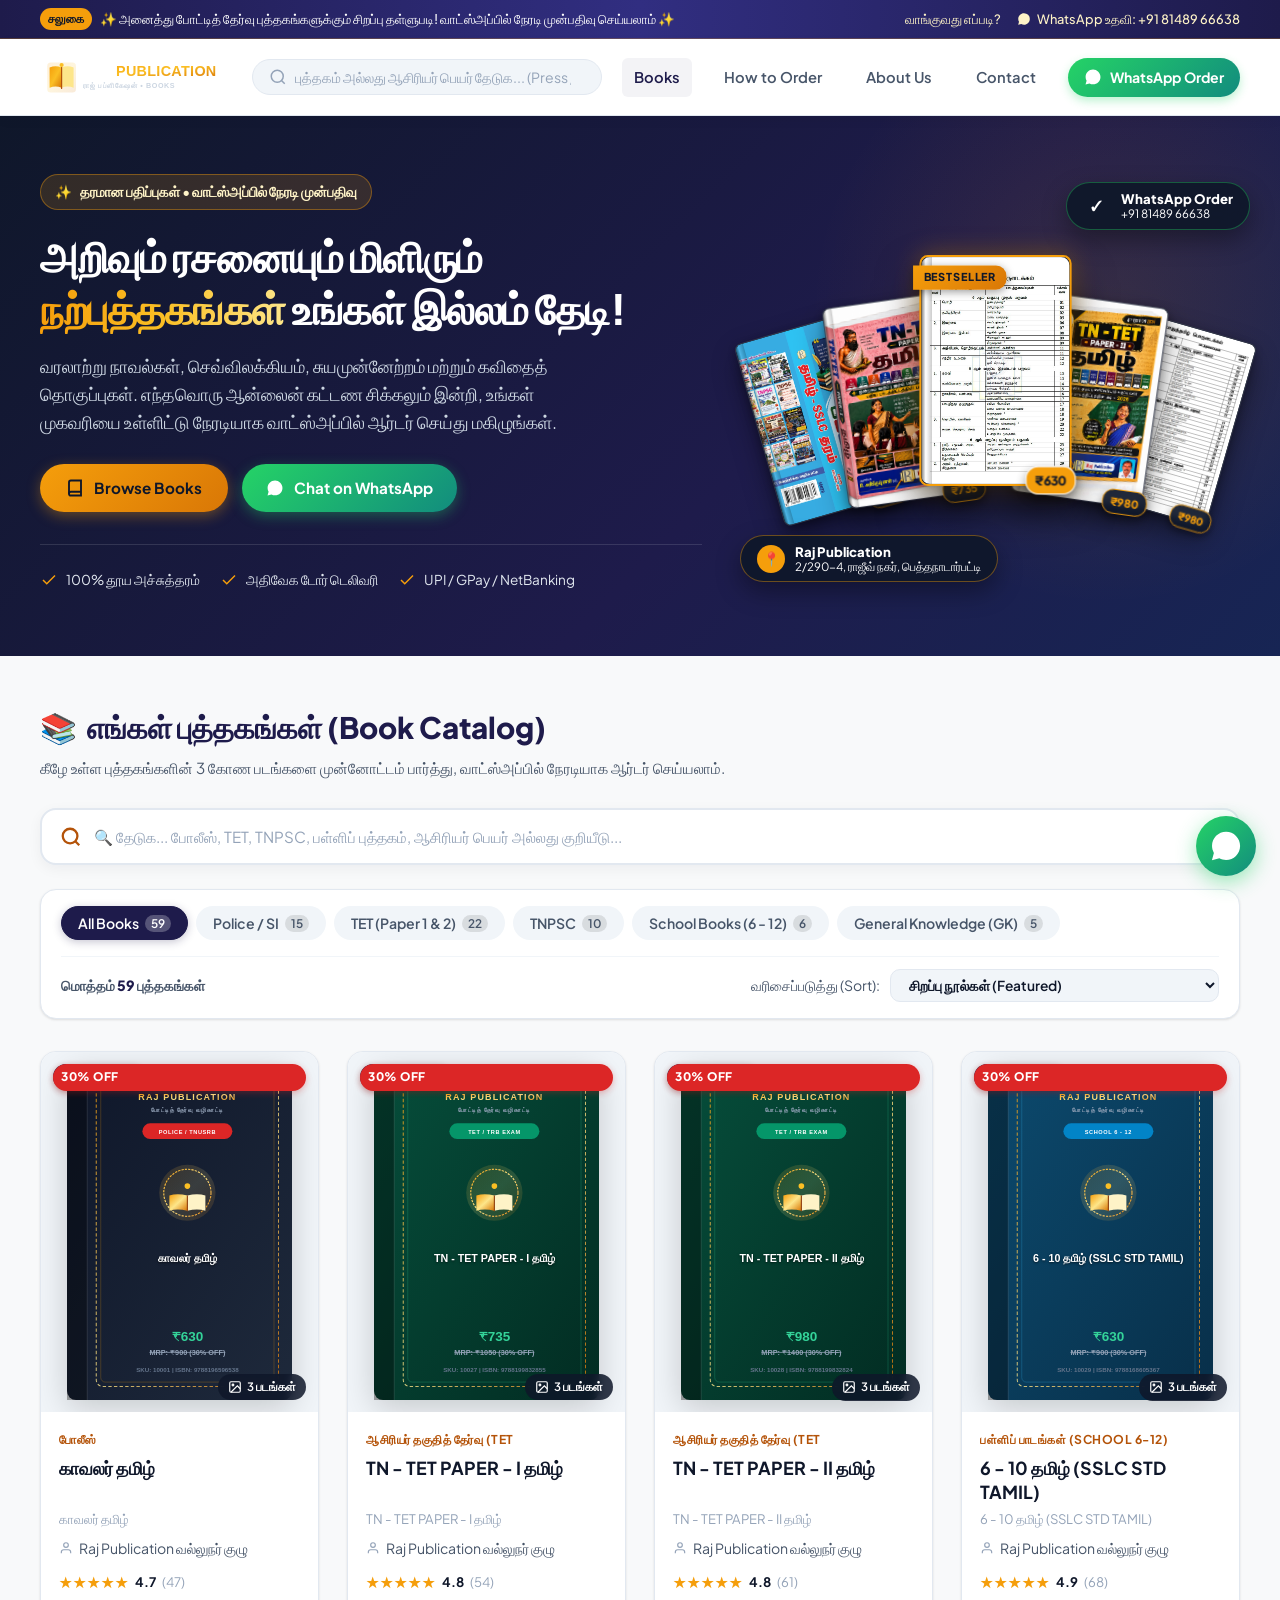
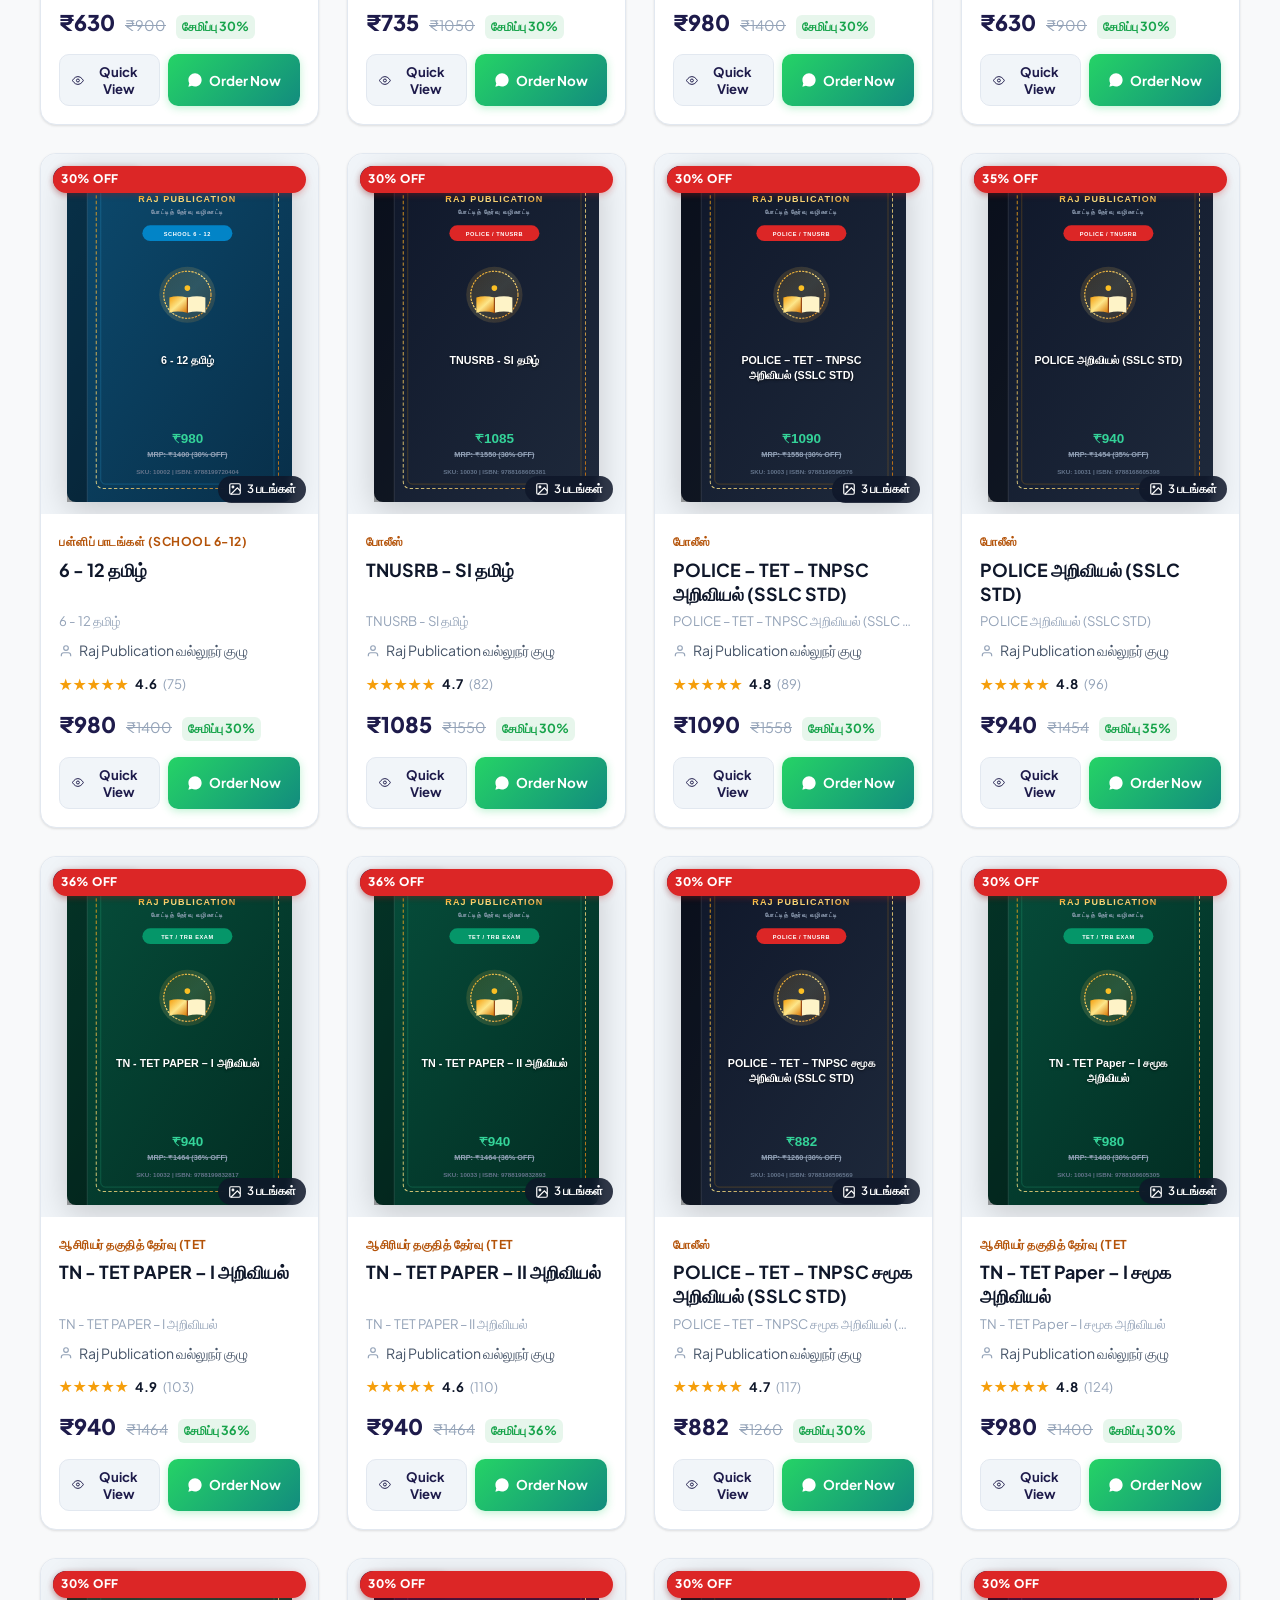
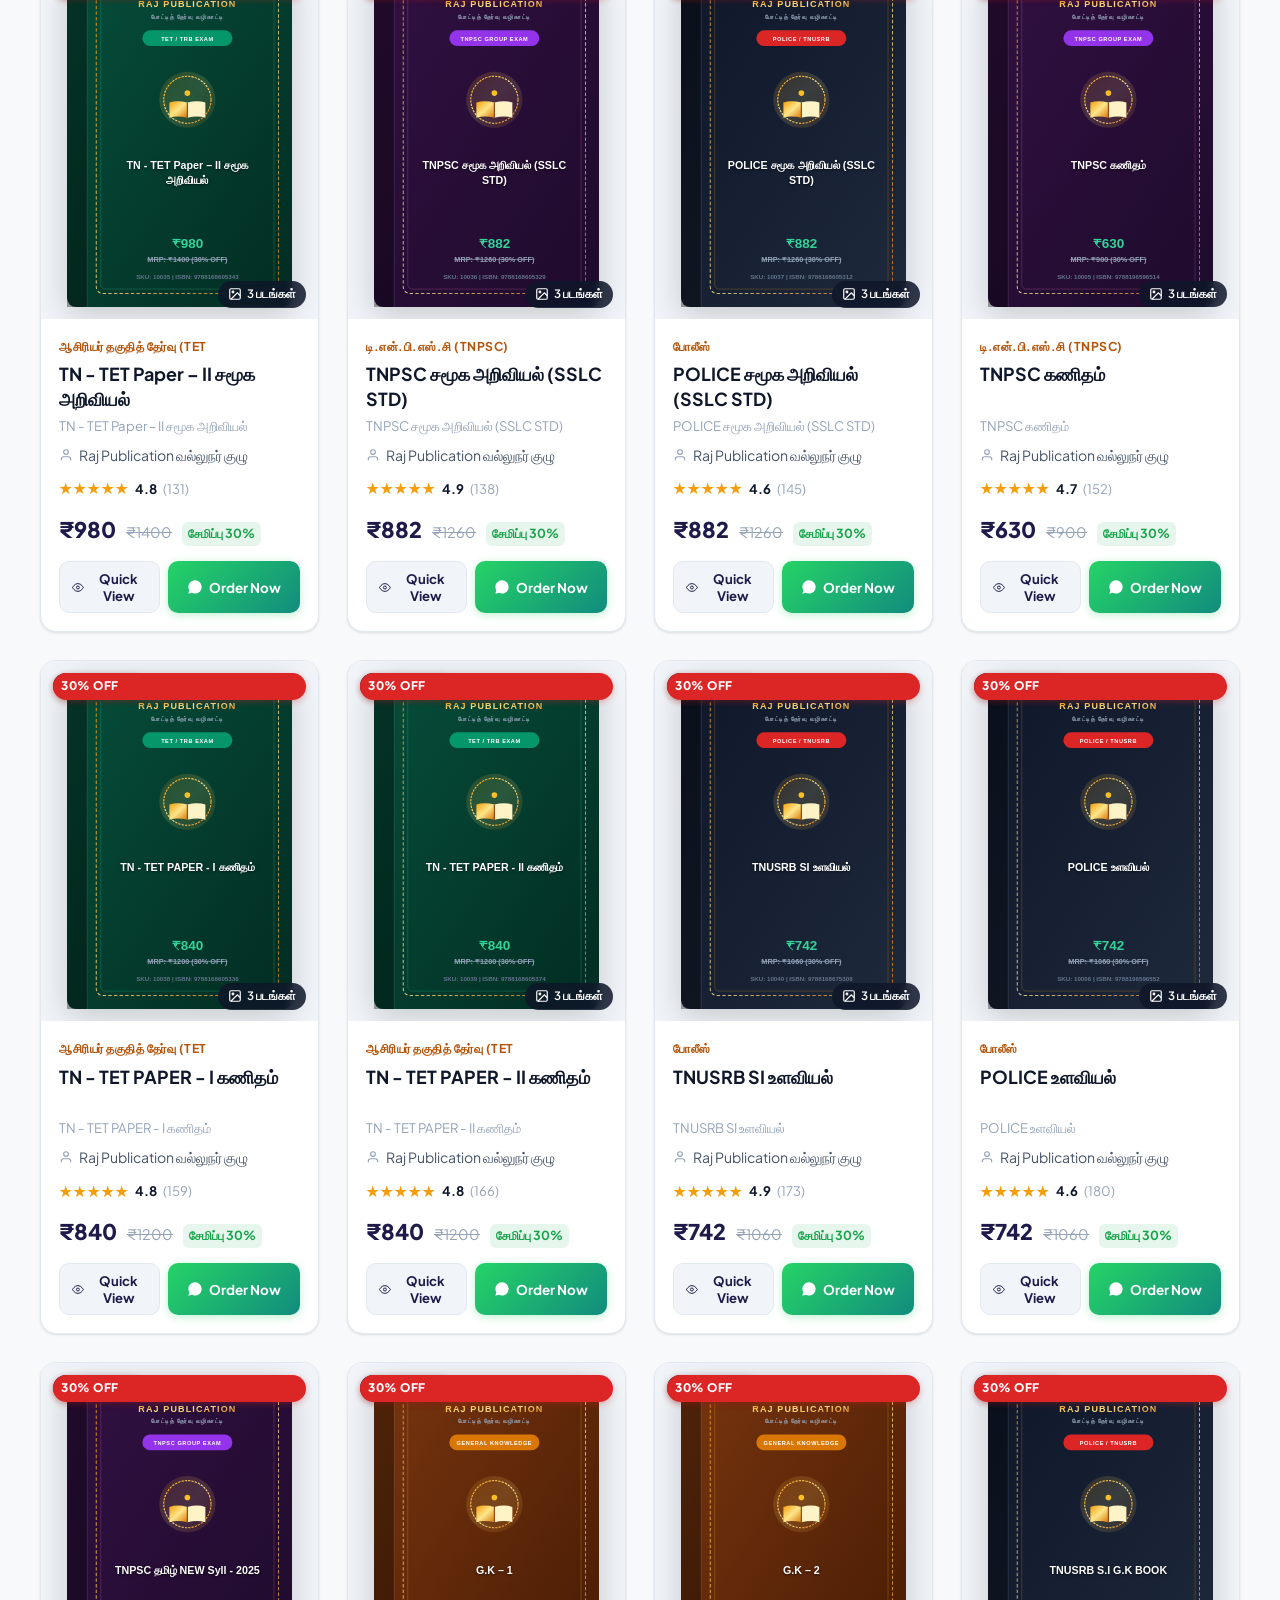
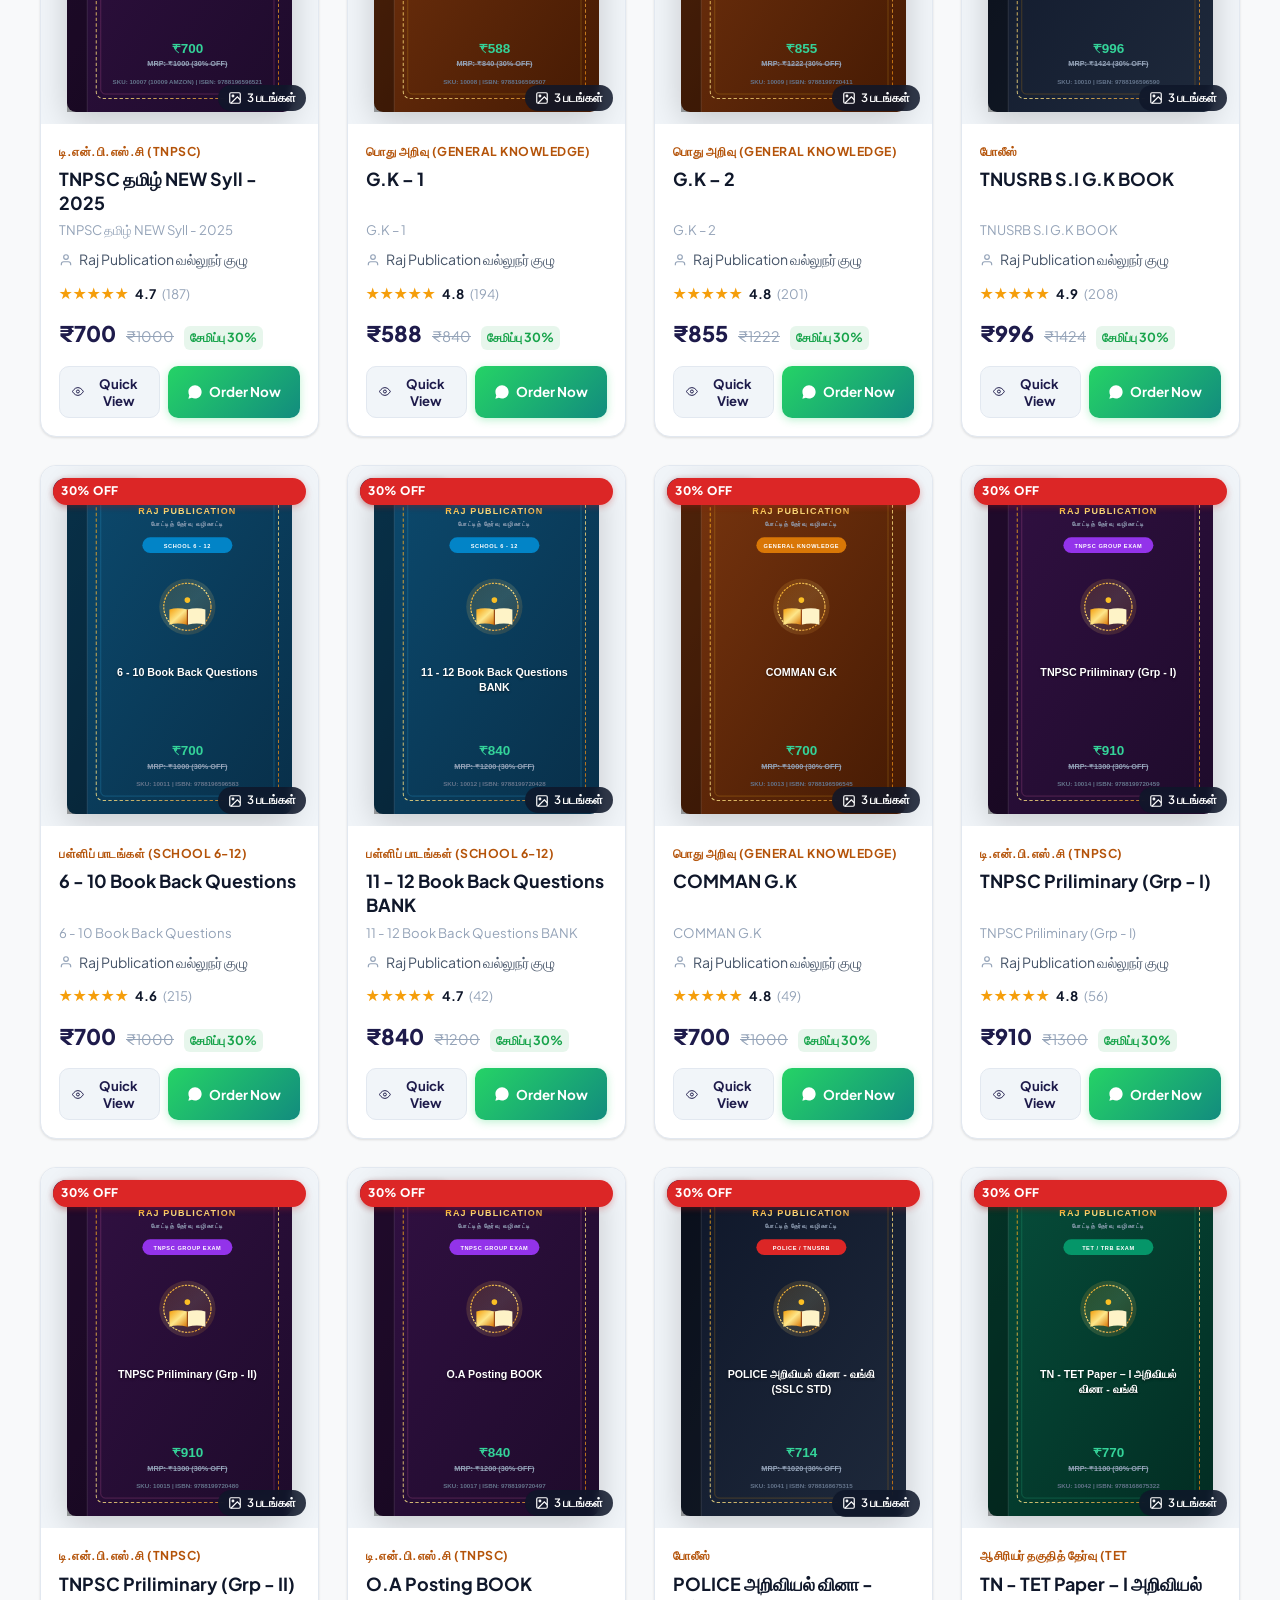
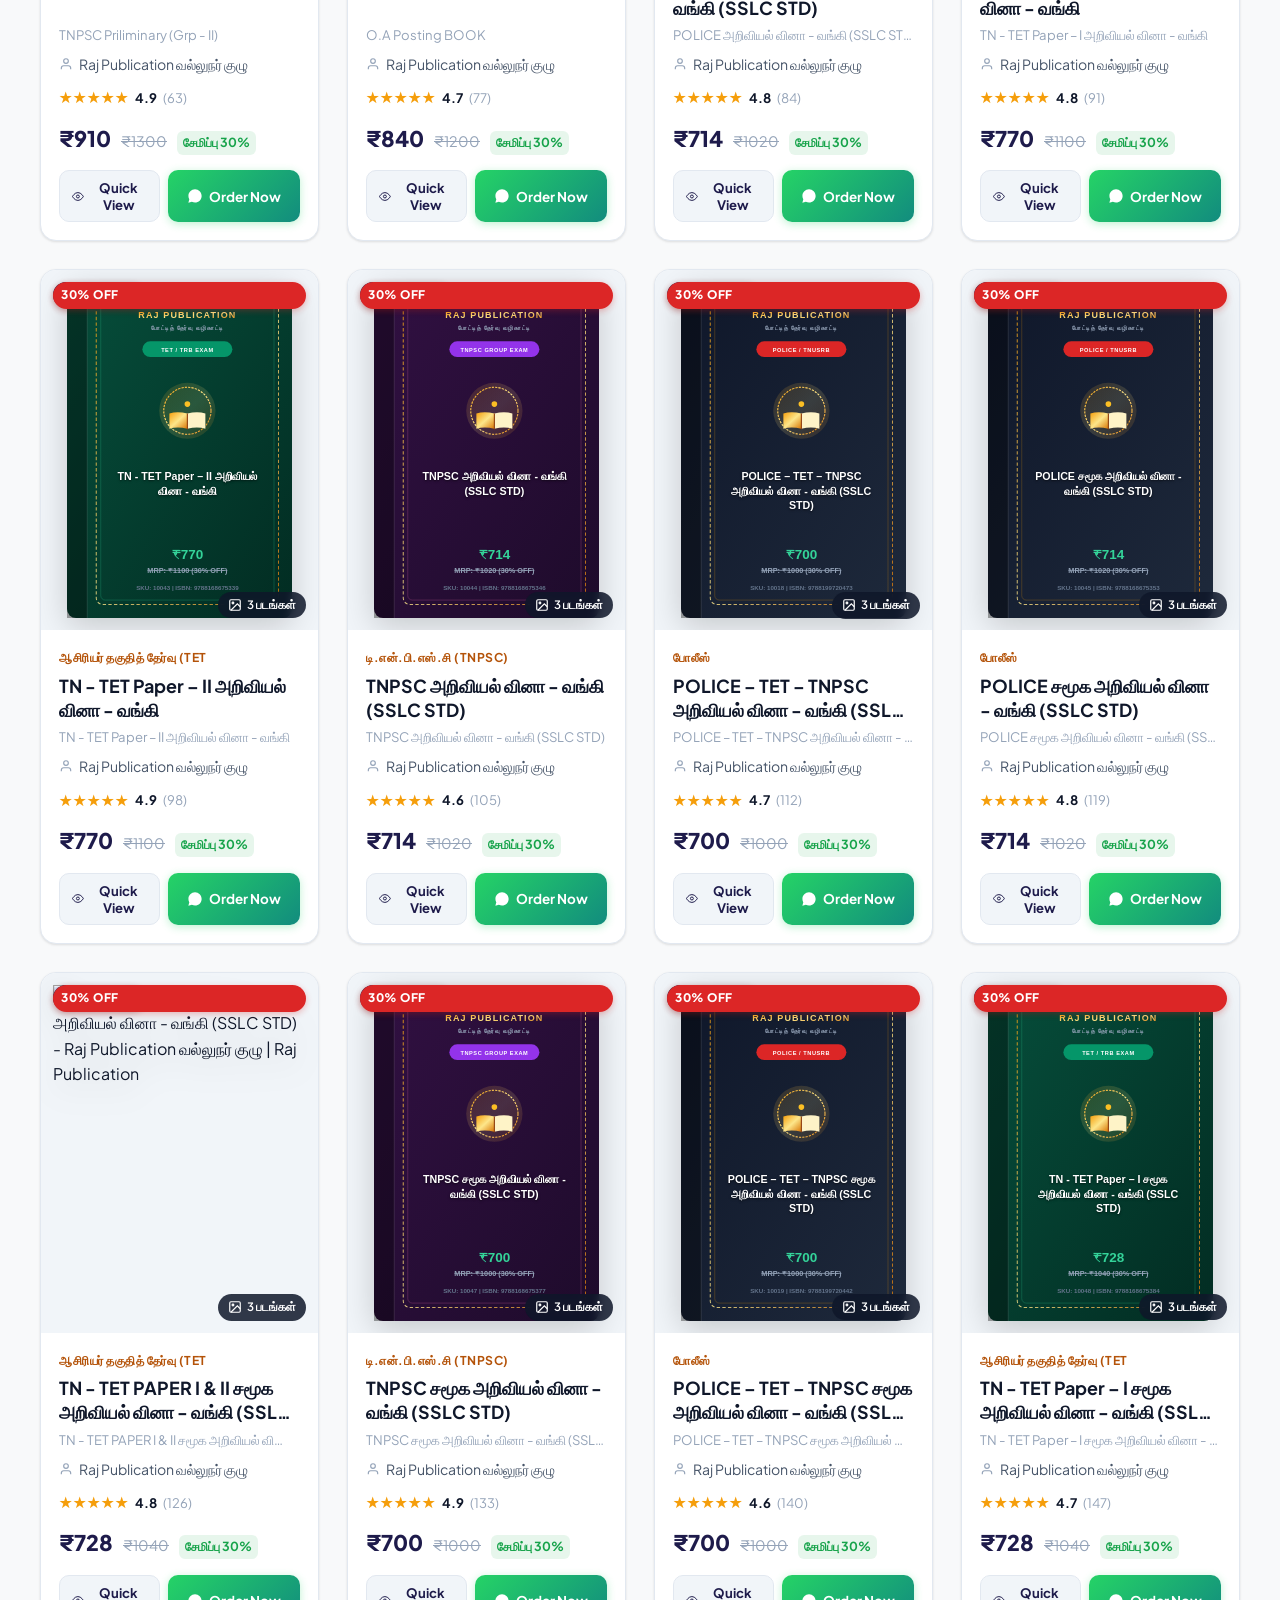
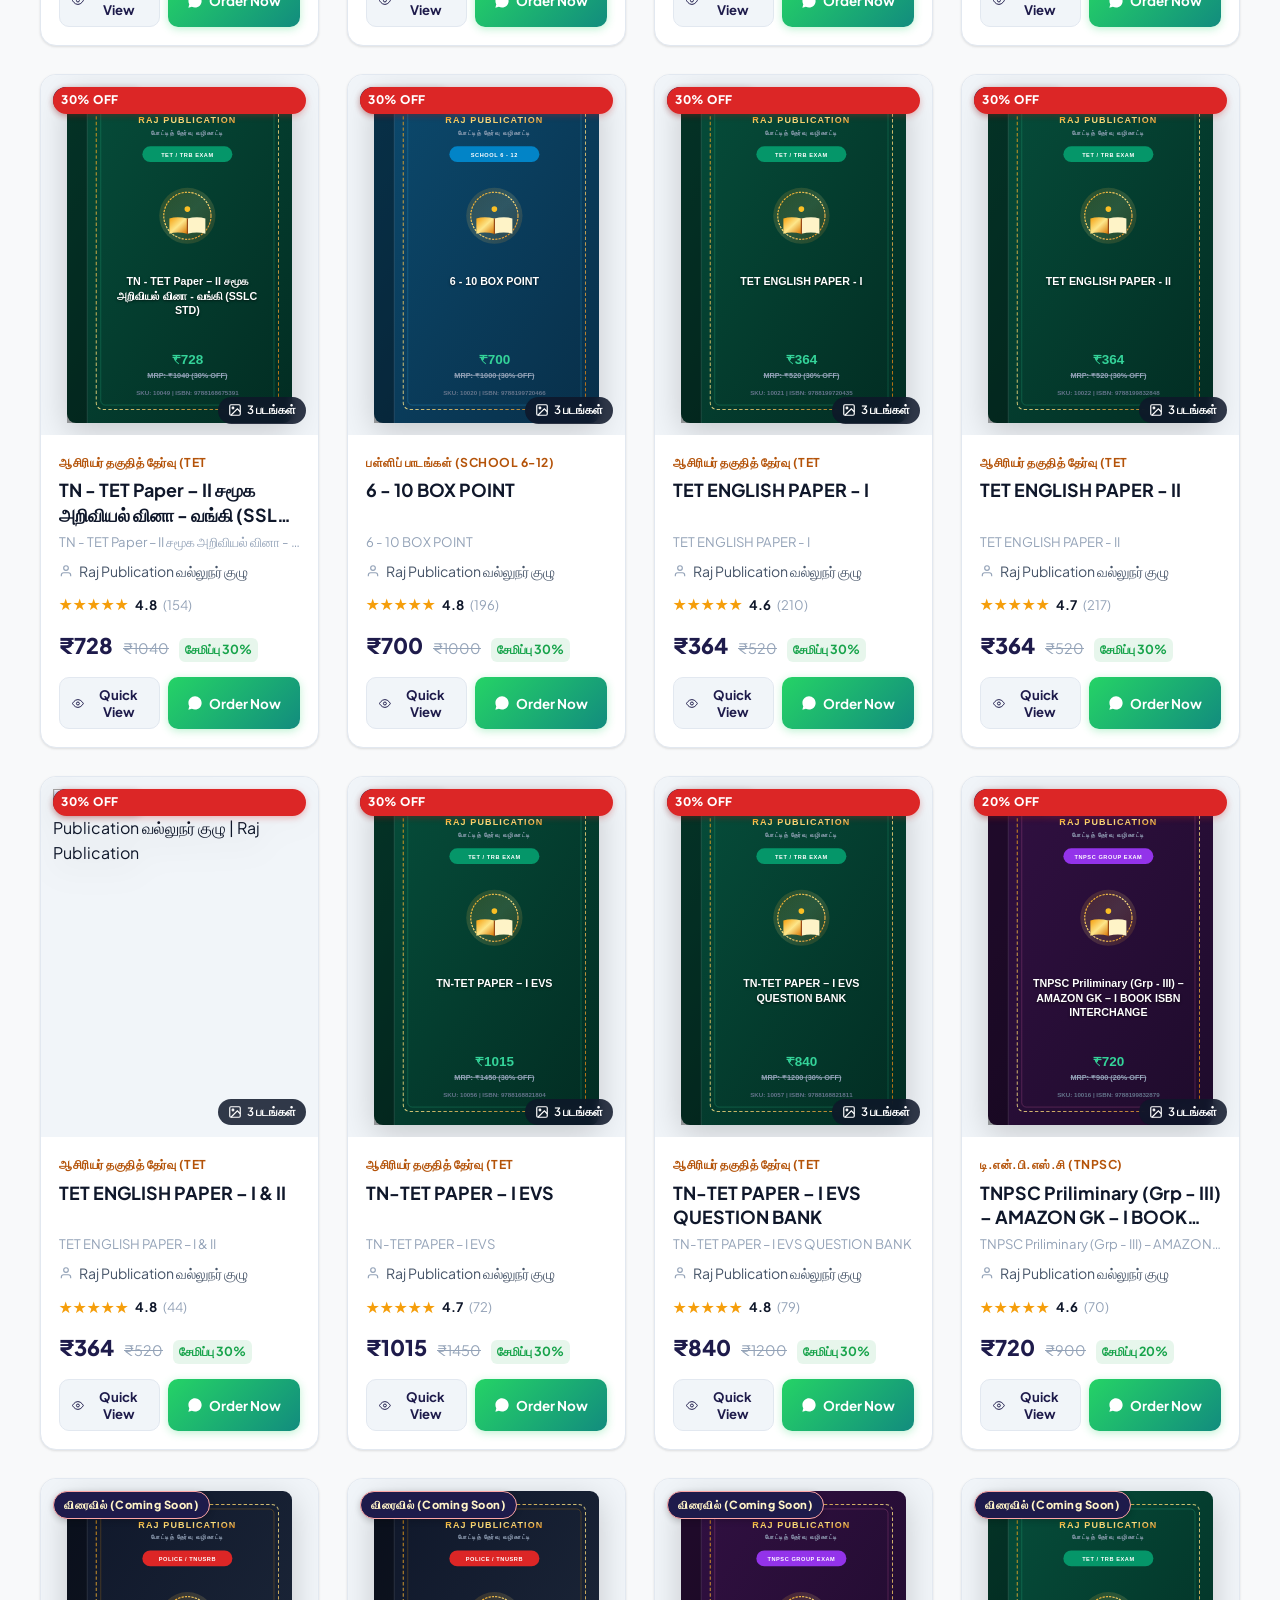
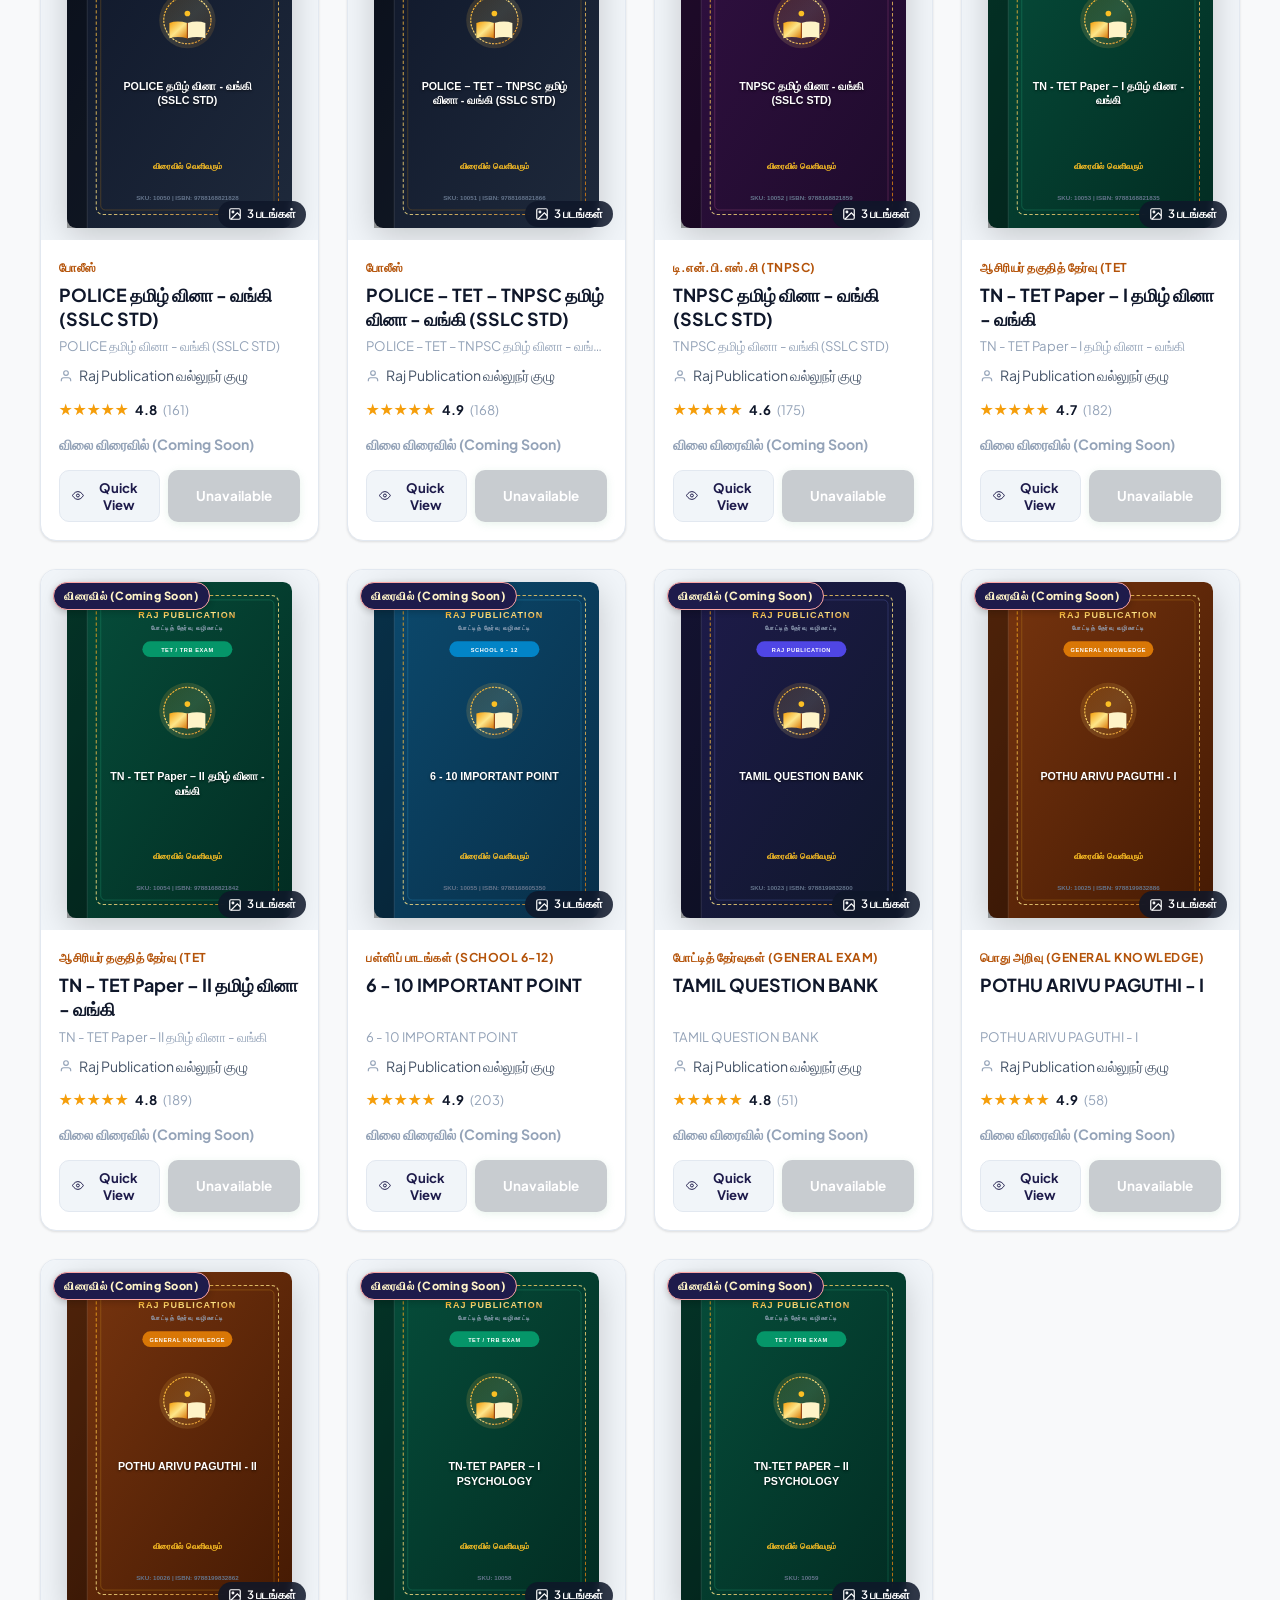
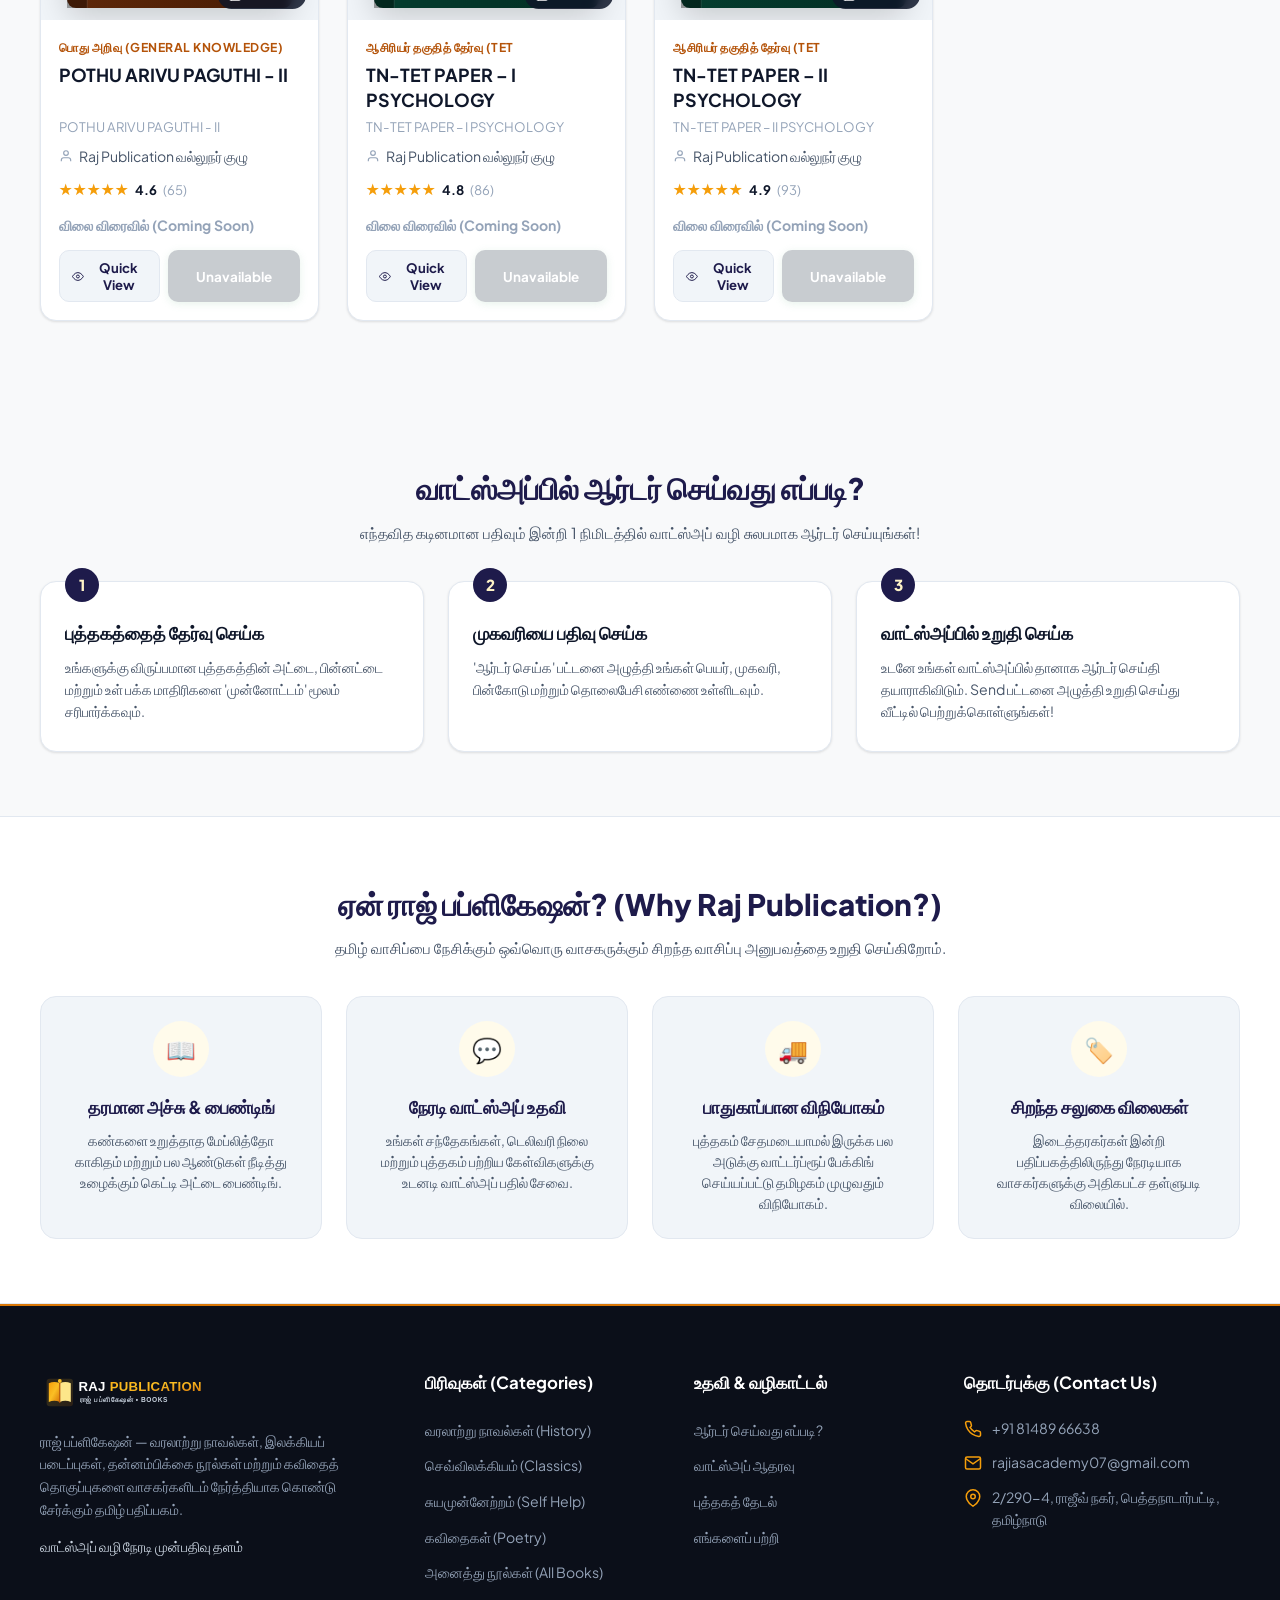
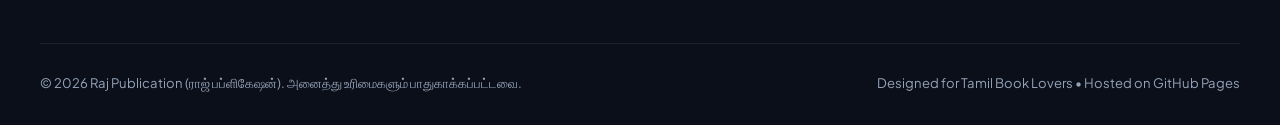
==== commit 57f374b3: "Fix sitemap.xml to standard W3C compliant protocol without cross-domain image URLs" ====
--- a/index.html
+++ b/index.html
@@ -115,6 +115,7 @@
   }
   </script>
 
+  <!-- Schema.org ItemList for Google Carousel & Search Ranking -->
   <!-- Schema.org ItemList for Google Carousel & Search Ranking -->
   <script type="application/ld+json" id="schema-itemlist">
 {
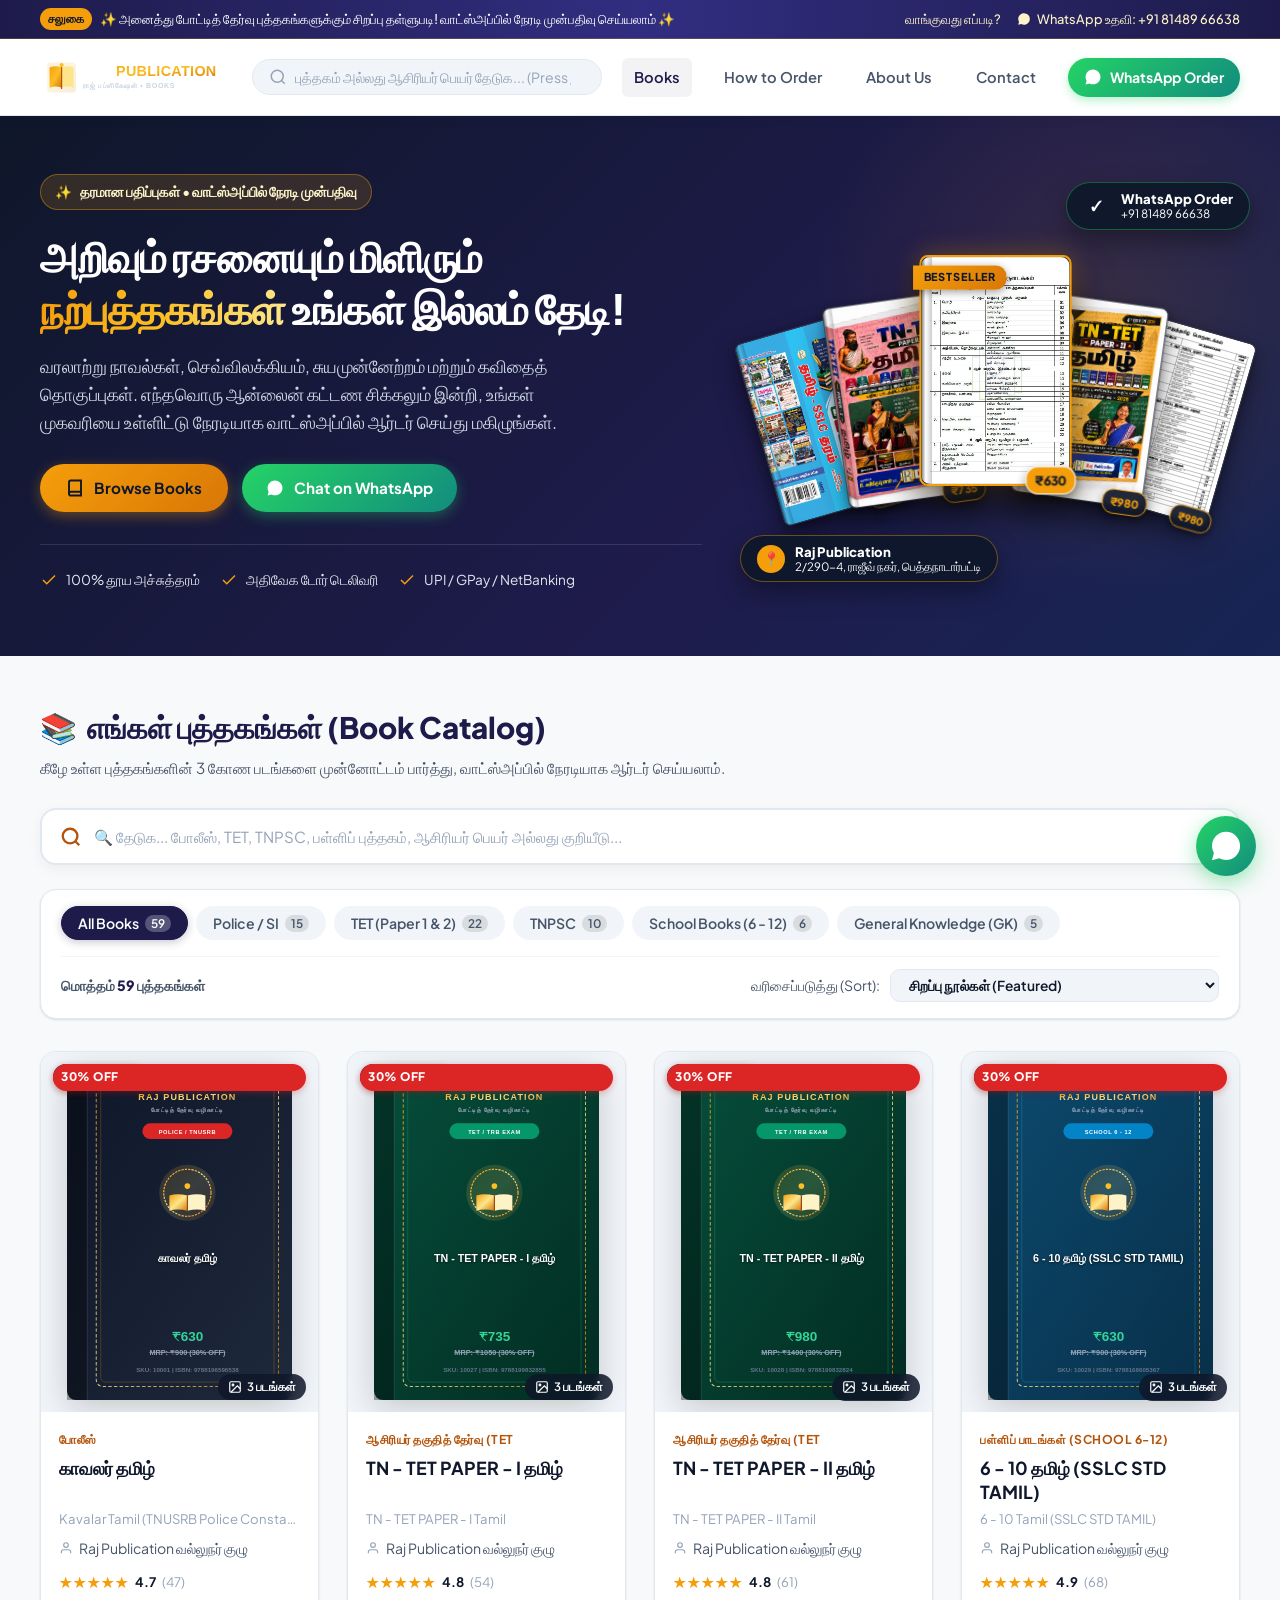
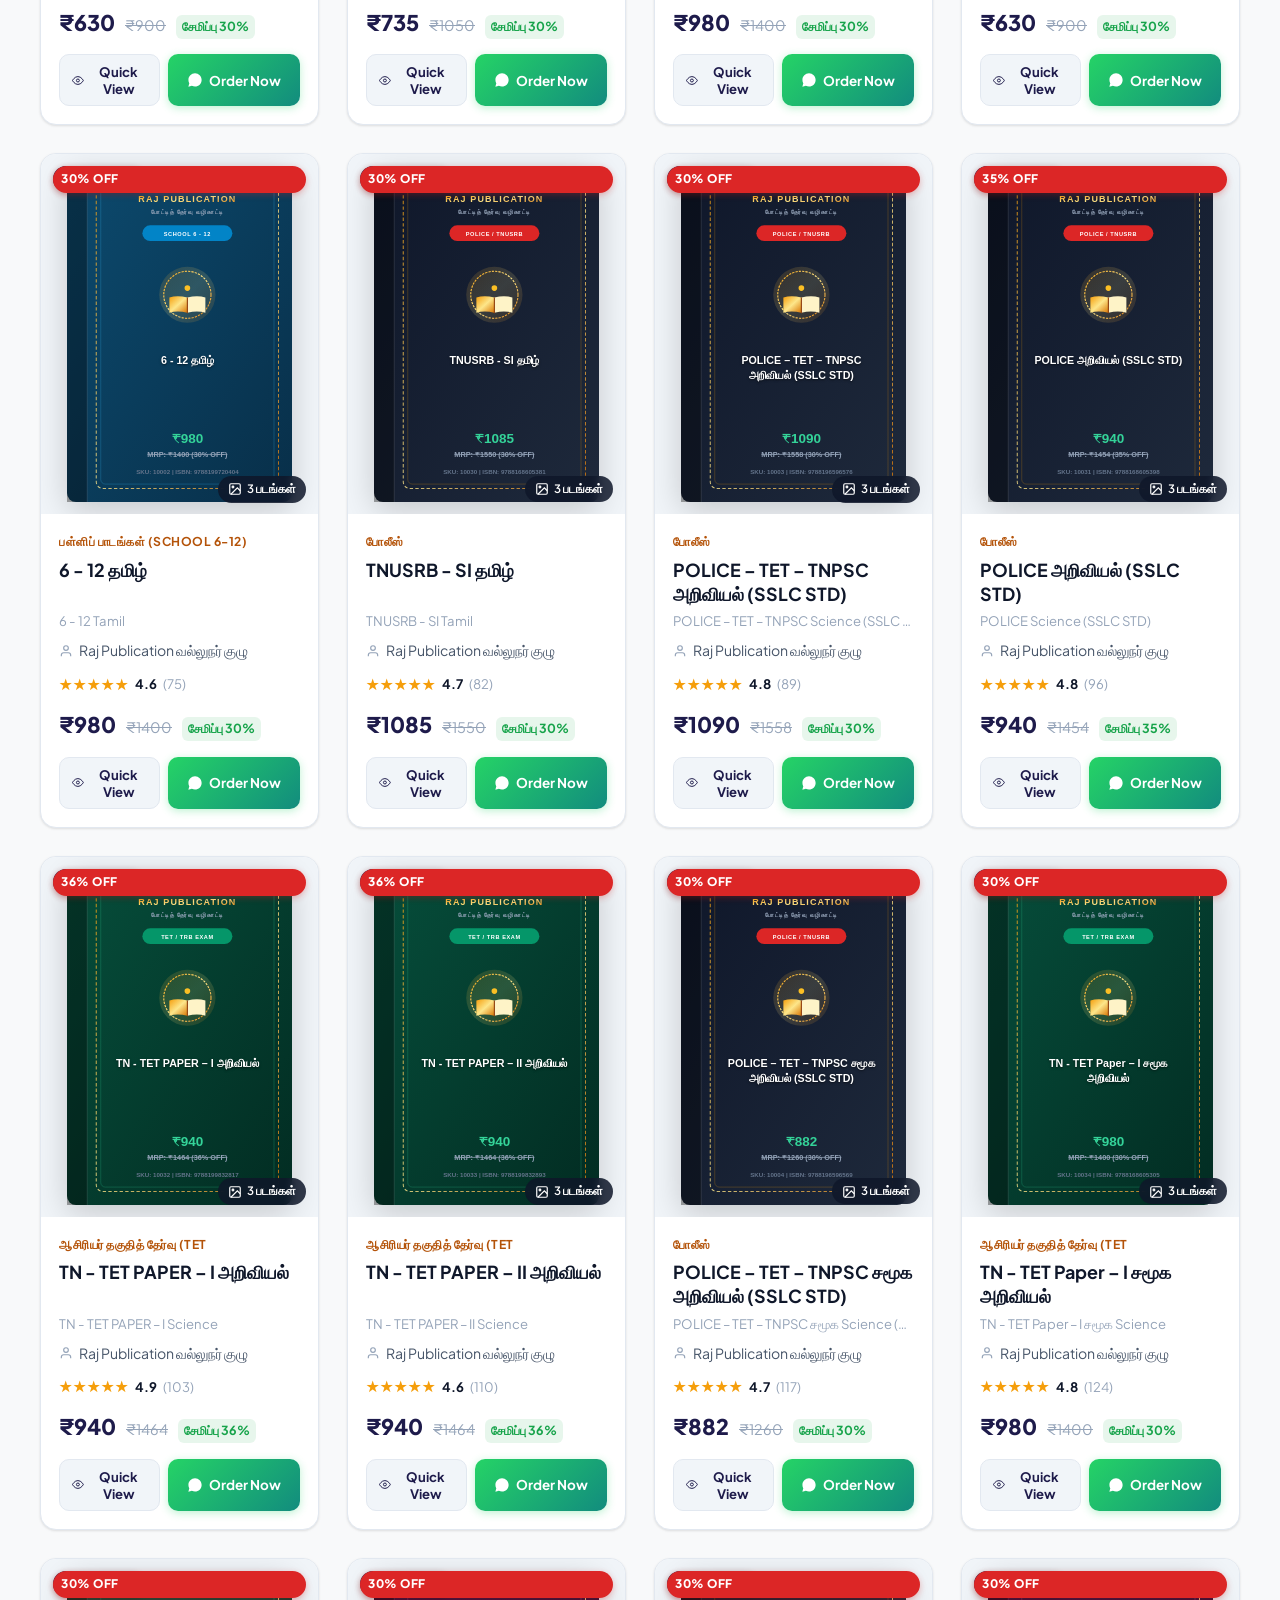
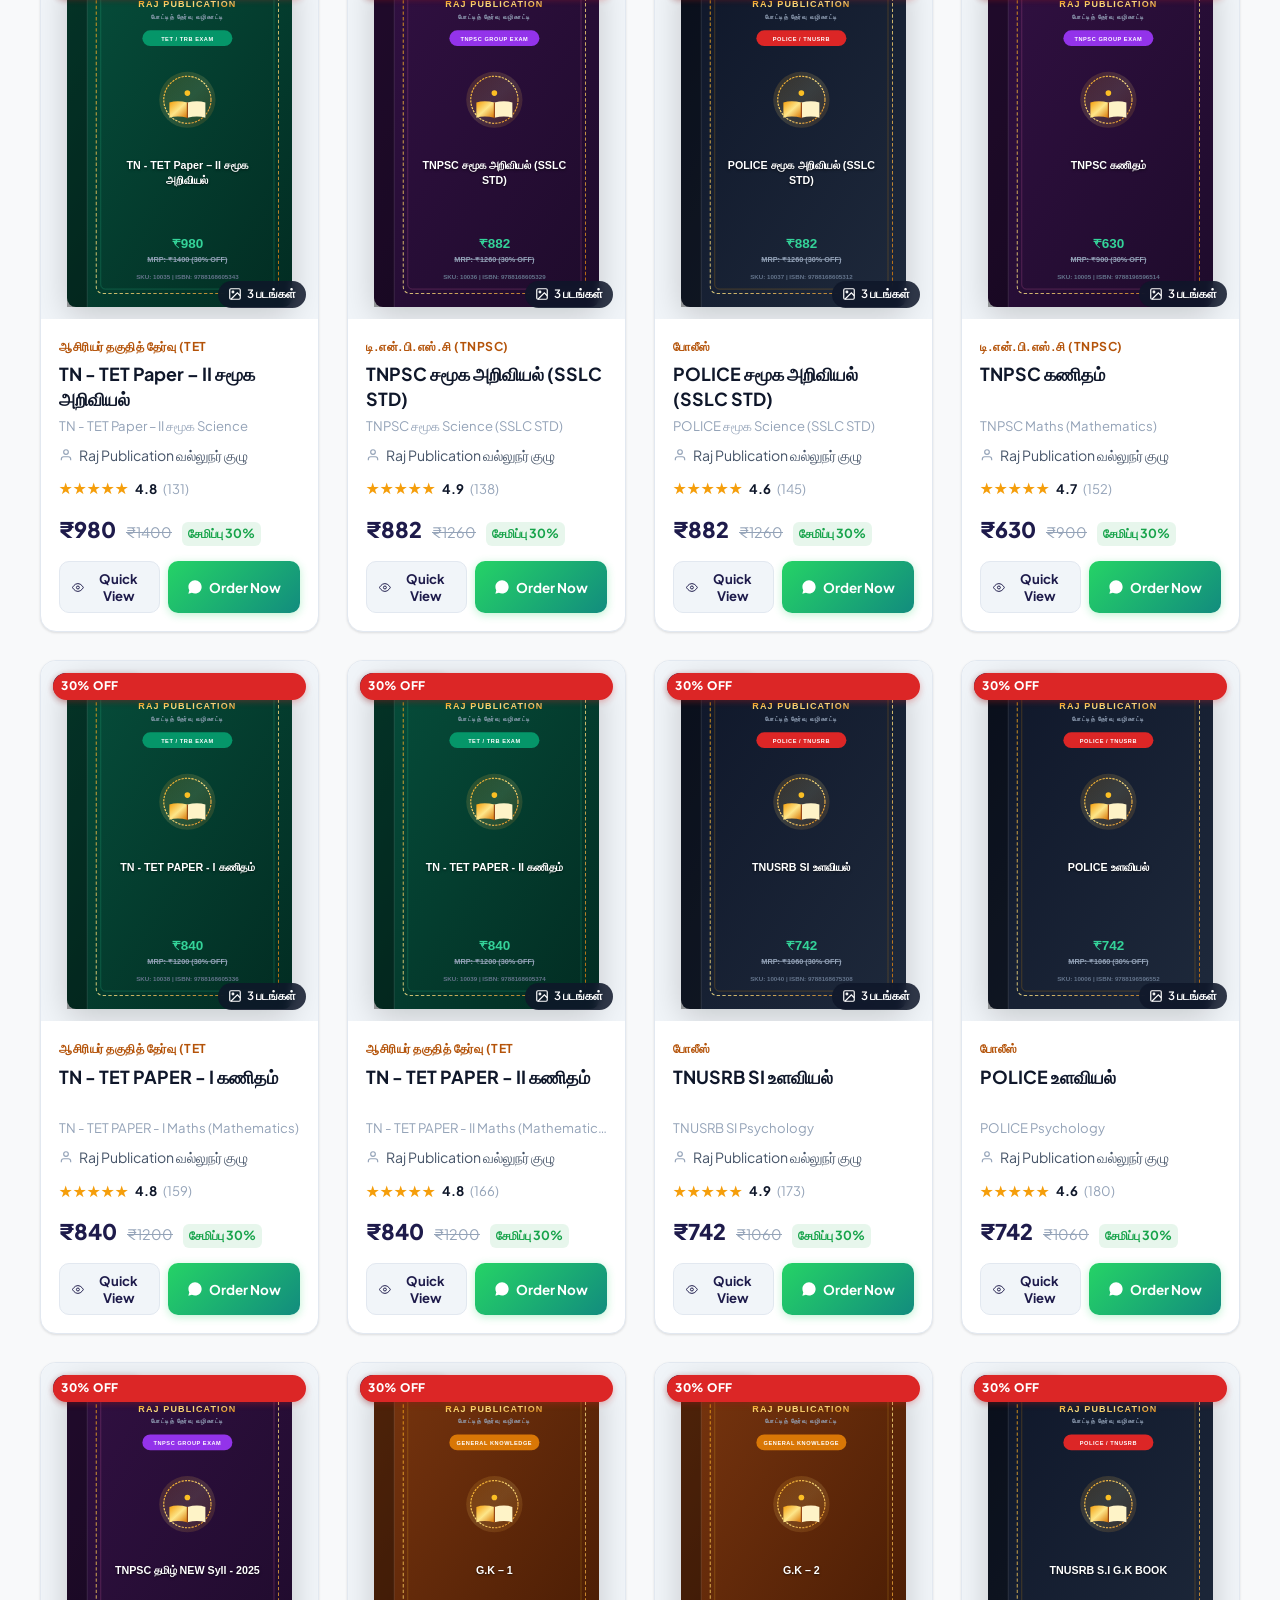
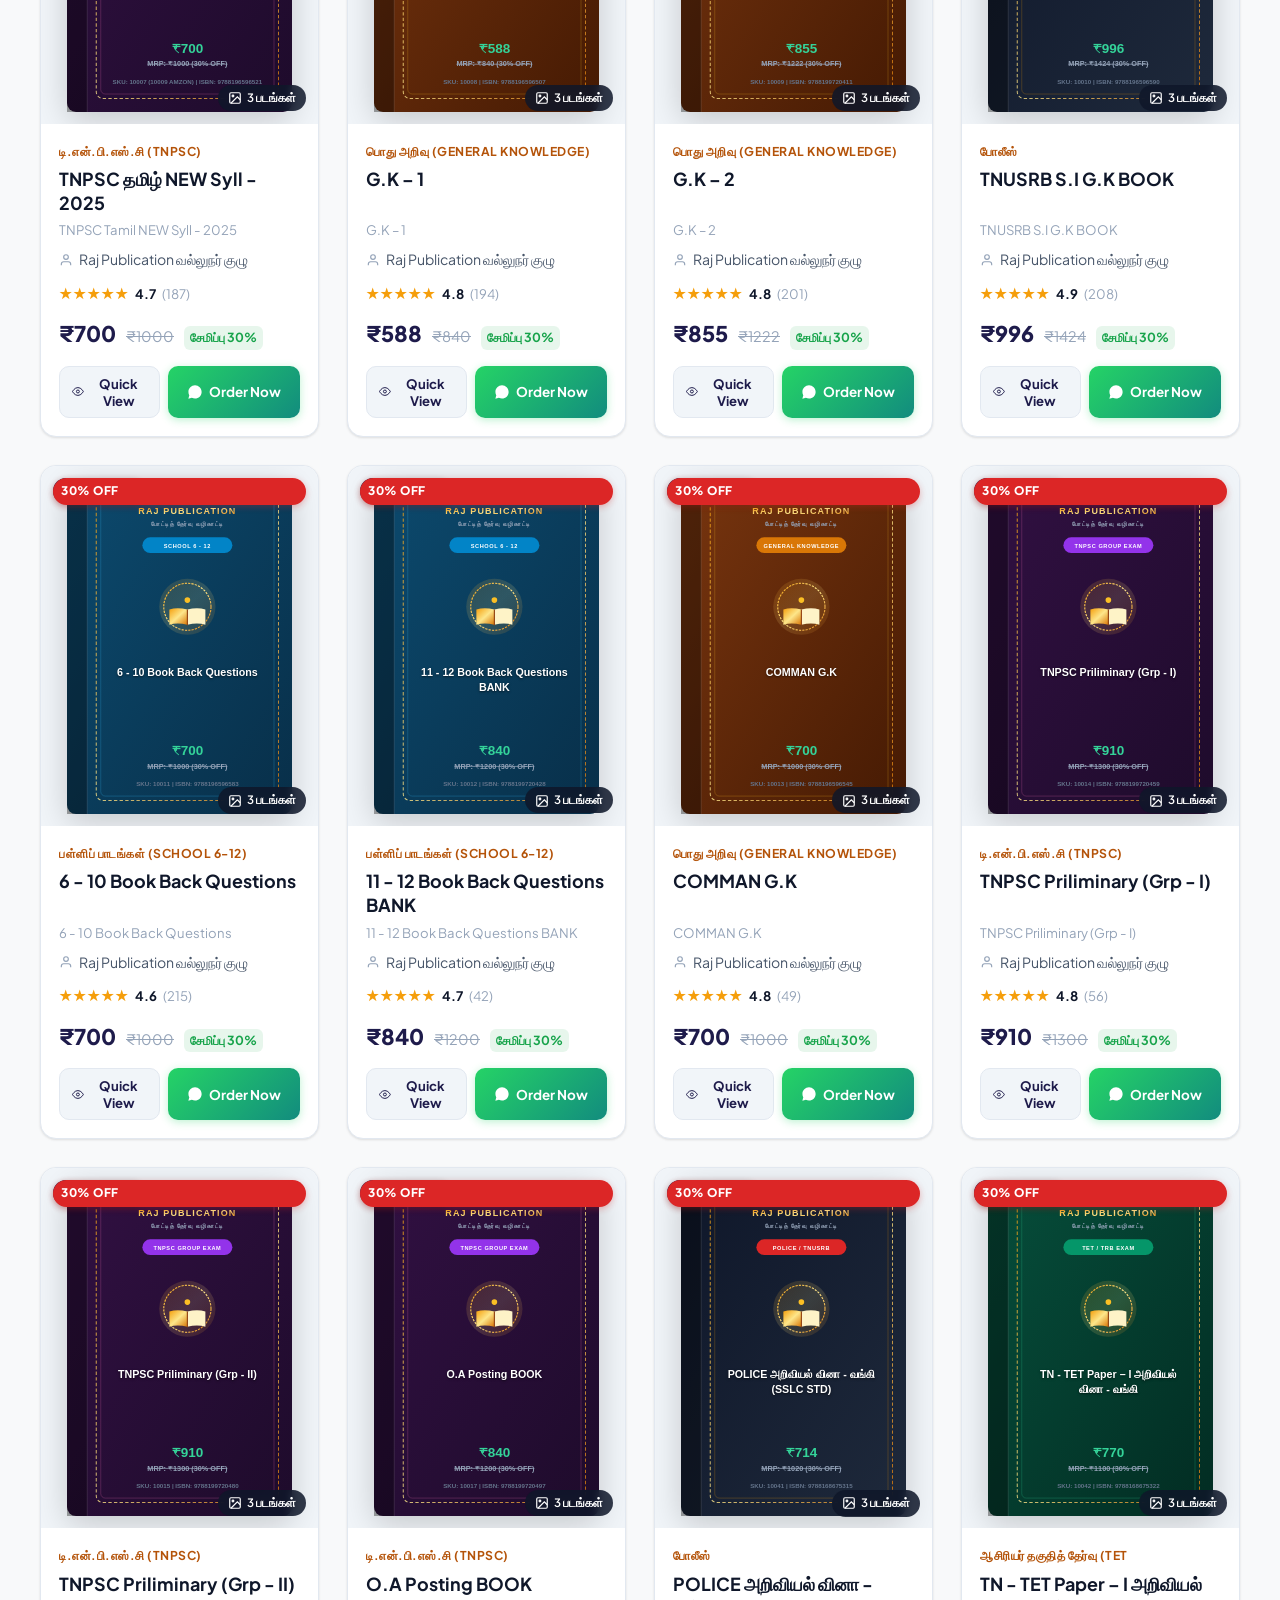
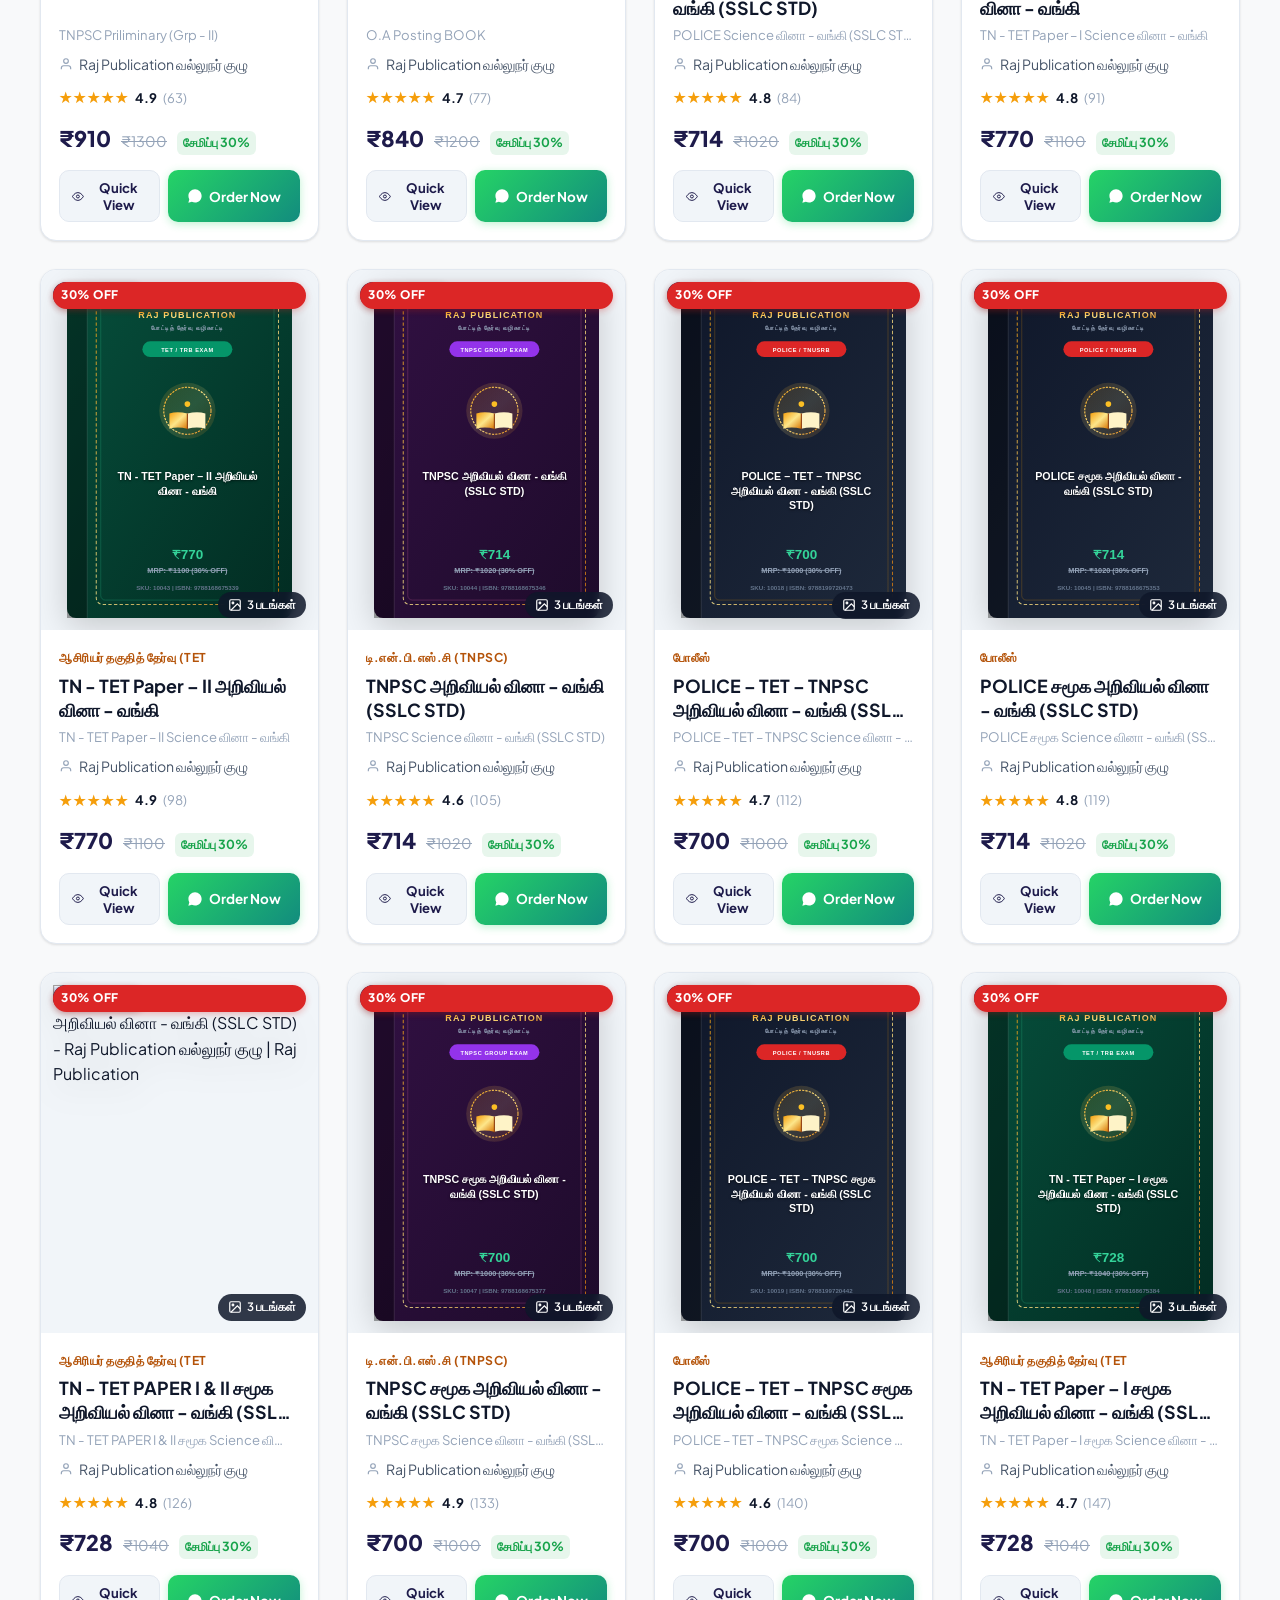
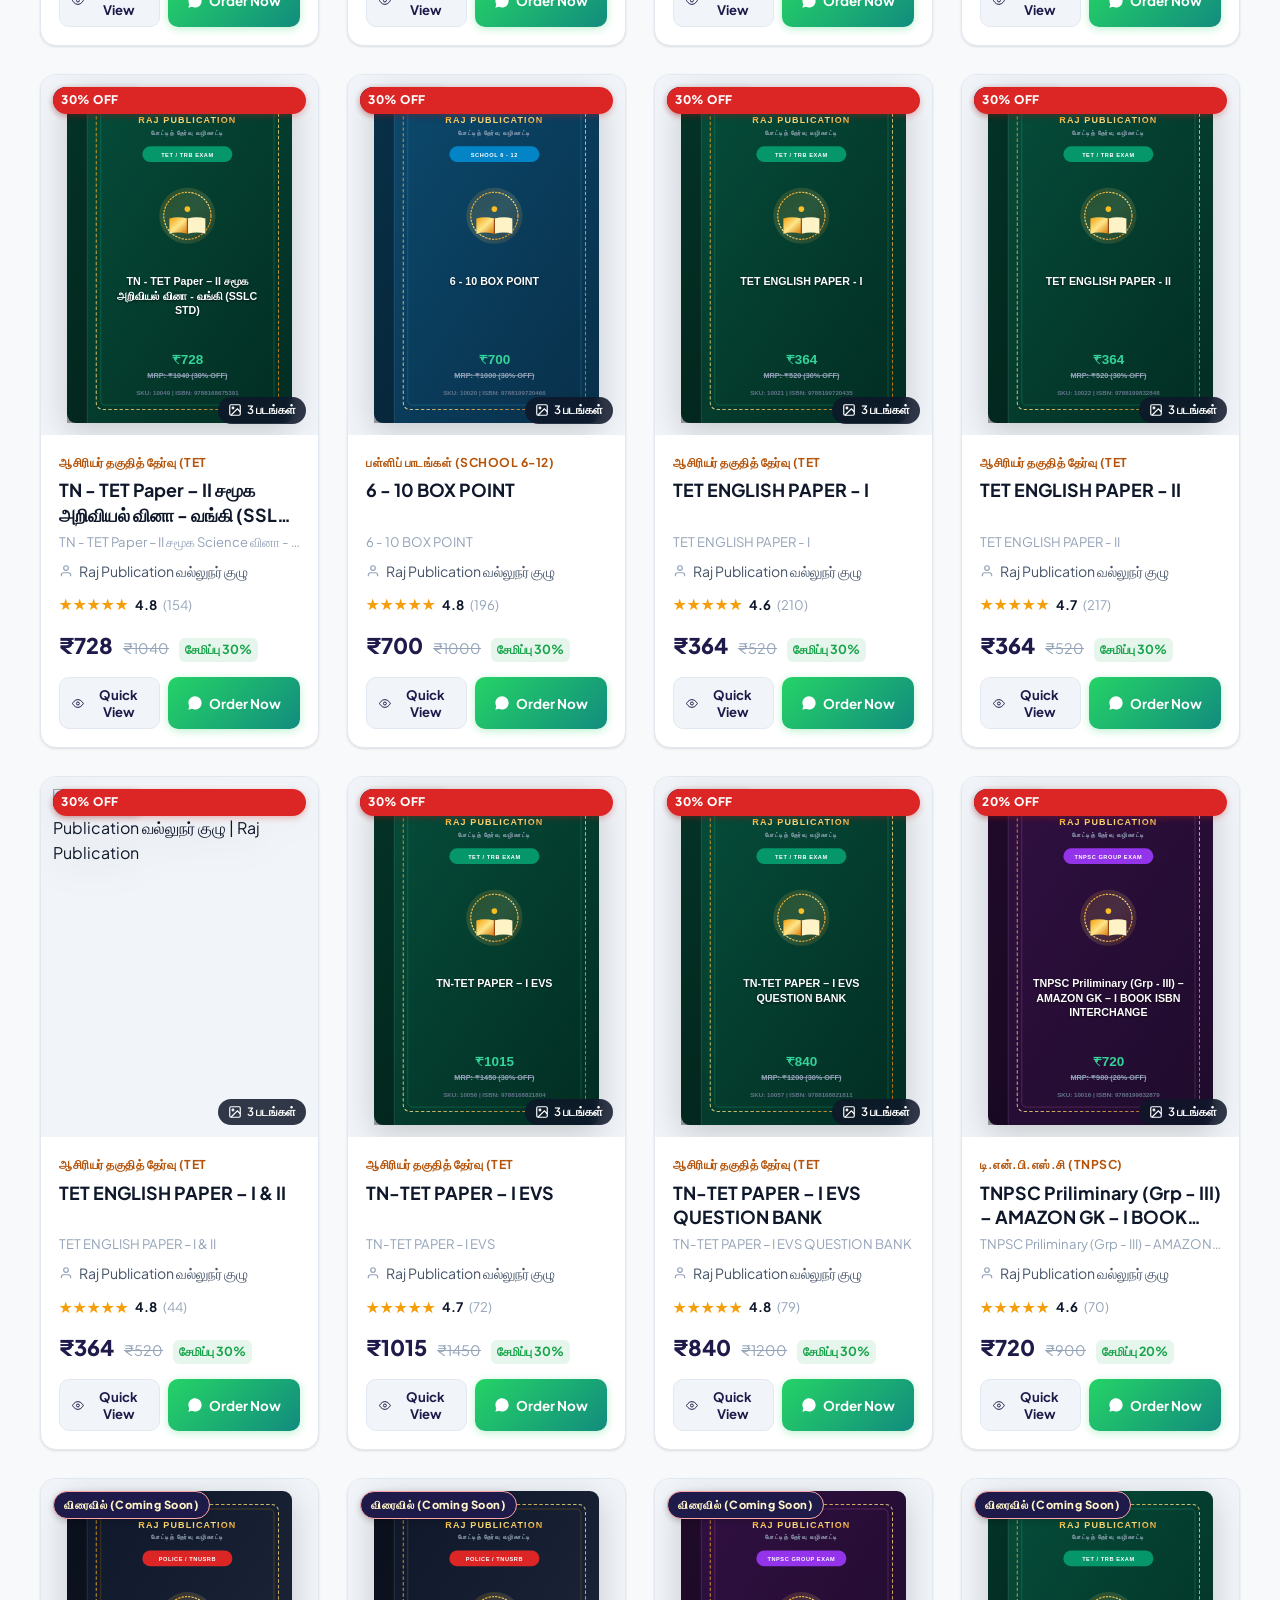
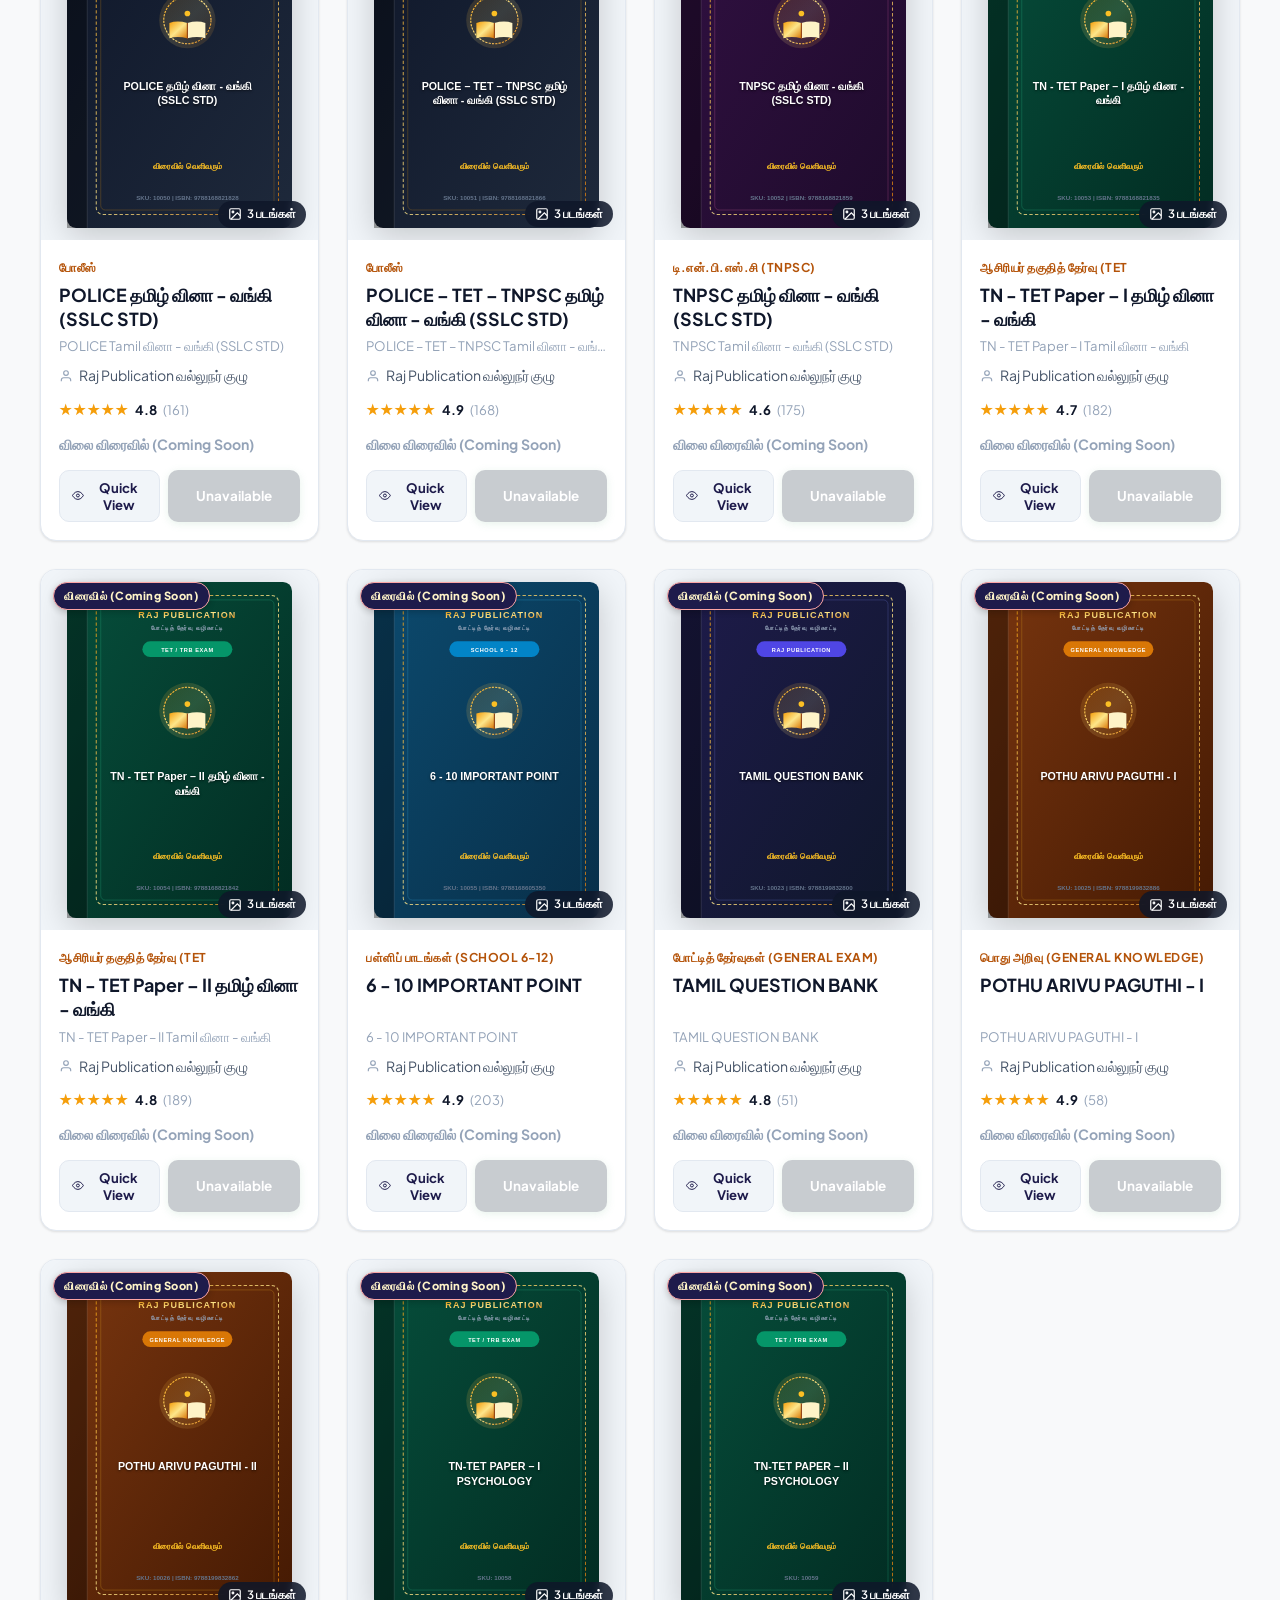
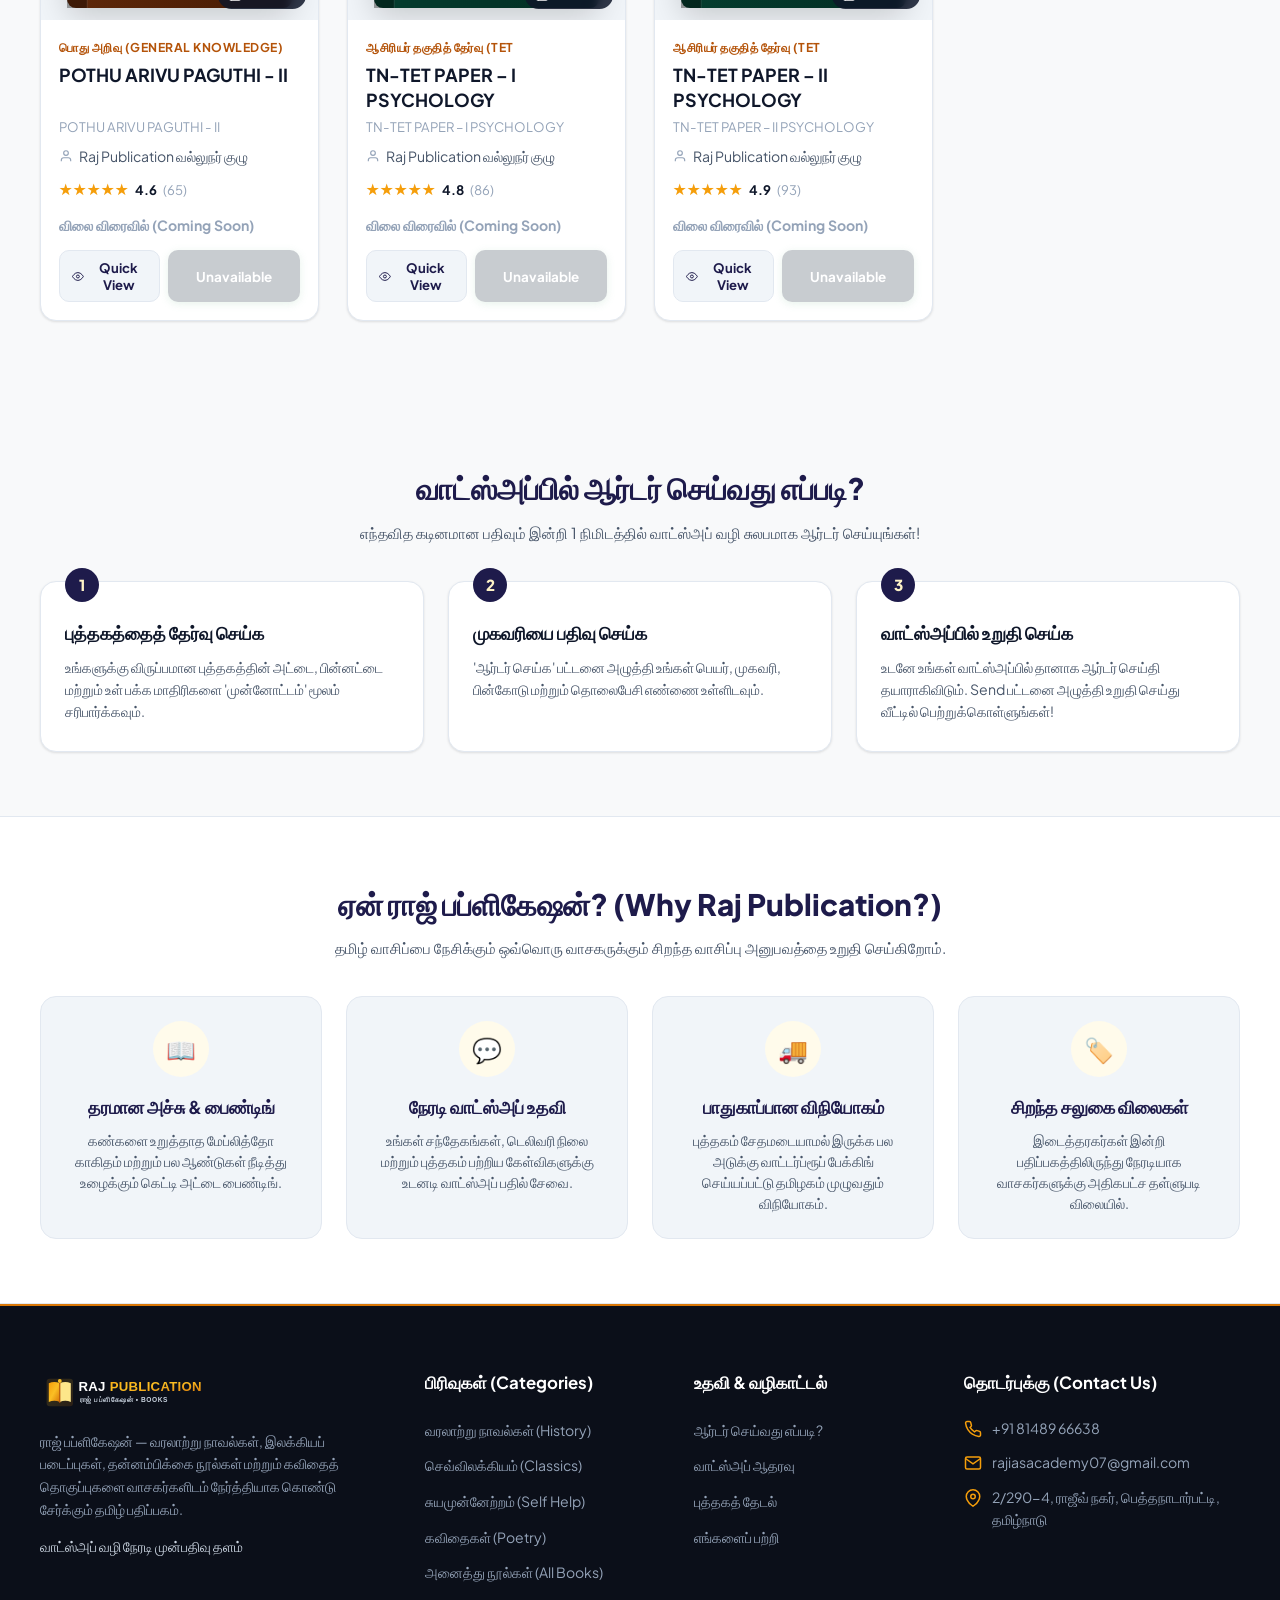
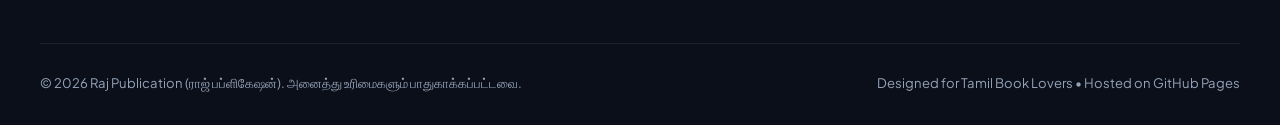
==== commit ef609b75: "Add full English titles, bilingual descriptions, and English search keywords for all 59 books" ====
--- a/index.html
+++ b/index.html
@@ -14,11 +14,11 @@
     gtag('config', 'G-PE912GYVDC');
   </script>
   
-  <!-- Primary Meta Tags -->
-  <title>Raj Publication | தமிழ்நாடு அரசுப் போட்டித் தேர்வு புத்தகங்கள் | TNUSRB Police, TNTET, TNPSC Tamil Books Online</title>
-  <meta name="title" content="Raj Publication | தமிழ்நாடு அரசுப் போட்டித் தேர்வு புத்தகங்கள் | TNUSRB Police, TNTET, TNPSC Tamil Books Online">
-  <meta name="description" content="ராஜ் பப்ளிகேஷன் (Raj Publication) - TNUSRB காவலர் (Police Constable & SI), ஆசிரியர் தகுதித் தேர்வு (TNTET Paper 1 & 2), TNPSC மற்றும் 6-12 சமச்சீர் கல்வி தமிழ் வழிகாட்டி புத்தகங்கள். வாட்ஸ்அப்பில் நேரடி முன்பதிவு செய்து உங்கள் முகவரிக்கே விரைவான டோர் டெலிவரி மூலம் பெறுங்கள். தொடர்புக்கு: +91 81489 66638.">
-  <meta name="keywords" content="Raj Publication, ராஜ் பப்ளிகேஷன், காவலர் தமிழ், TNUSRB police exam book, police constable tamil book, SI exam tamil book, TNTET Paper 1 Tamil, TNTET Paper 2 Tamil, 6-10 Tamil book, 6-12 Tamil book, SSLC STD Tamil, TNPSC Tamil books, Samacheer Kalvi Tamil guide, buy tamil competitive exam books, தமிழ்நாடு அரசுப் போட்டித் தேர்வு புத்தகங்கள், whatsapp order books, Raj Publication Pethanadarpatti, Pavoorchatram books">
+  <!-- Primary Meta Tags (Tamil & English SEO) -->
+  <title>Raj Publication | Tamil Competitive Exam Books | TNUSRB Police, TNTET, TNPSC Books Online</title>
+  <meta name="title" content="Raj Publication | Tamil Competitive Exam Books | TNUSRB Police, TNTET, TNPSC Books Online">
+  <meta name="description" content="Raj Publication (ராஜ் பப்ளிகேஷன்) - Buy Tamil competitive exam books online: Kavalar Tamil (TNUSRB Police Constable & SI), TNTET Paper 1 & 2, TNPSC, and 6-12 Samacheer Kalvi school guides. Direct WhatsApp order (+91 81489 66638) with doorstep delivery across Tamil Nadu.">
+  <meta name="keywords" content="Raj Publication, Raj Publication books, Raj Publications, Raj Publication Tamil books, Kavalar Tamil, Kavalar Tamil book, Kavalar Tamil guide, Police exam Tamil book, TNUSRB Police Constable Tamil book, TNUSRB SI exam Tamil book, Police exam book Tamil, TNTET Paper 1 Tamil book, TNTET Paper 2 Tamil book, TNTET Tamil guide, TNTET Psychology book, TNTET EVS question bank, 6-10 Tamil book, 6 to 10 Samacheer Kalvi Tamil book, SSLC STD Tamil book, 6-12 Tamil book, 6 to 12 school Tamil guide, TNPSC Tamil books, TNPSC Group 4 Tamil books, TNPSC Group 2 Tamil study material, TNPSC General Tamil book, Tamil Nadu competitive exam books online, buy Tamil competitive exam books, Tamil question bank book, Raj Publication Pethanadarpatti, Pavoorchatram books, Tenkasi district books, WhatsApp order Tamil books, Raj Publication phone number 8148966638, ராஜ் பப்ளிகேஷன், தமிழ்நாடு அரசுப் போட்டித் தேர்வு புத்தகங்கள், காவலர் தமிழ் புத்தகம், ஆசிரியர் தகுதித் தேர்வு புத்தகம்">
   <meta name="author" content="Raj Publication">
   <meta name="robots" content="index, follow, max-image-preview:large, max-snippet:-1, max-video-preview:-1">
   <link rel="canonical" href="https://rajpublication.com/">
@@ -117,6 +117,7 @@
 
   <!-- Schema.org ItemList for Google Carousel & Search Ranking -->
   <!-- Schema.org ItemList for Google Carousel & Search Ranking -->
+  <!-- Schema.org ItemList for Google Carousel & Search Ranking -->
   <script type="application/ld+json" id="schema-itemlist">
 {
   "@context": "https://schema.org",
@@ -130,6 +131,7 @@
       "position": 1,
       "url": "https://rajpublication.com/book.html?id=raj-book-1-book",
       "name": "காவலர் தமிழ்",
+      "alternateName": "Kavalar Tamil (TNUSRB Police Constable & SI Exam Guide)",
       "image": "https://drive.google.com/thumbnail?id=13e-5MnidfKjJW1xA7lRtvyieRqRLnVhm&sz=w1000",
       "offers": {
         "@type": "Offer",
@@ -143,6 +145,7 @@
       "position": 2,
       "url": "https://rajpublication.com/book.html?id=raj-book-2-tn-tet-paper-i",
       "name": "TN - TET PAPER - I தமிழ்",
+      "alternateName": "TN - TET PAPER - I Tamil",
       "image": "https://drive.google.com/thumbnail?id=1yiWu4L-ORwnZfIKjlJj9i9R_Urr98rul&sz=w1000",
       "offers": {
         "@type": "Offer",
@@ -156,6 +159,7 @@
       "position": 3,
       "url": "https://rajpublication.com/book.html?id=raj-book-3-tn-tet-paper-ii",
       "name": "TN - TET PAPER - II தமிழ்",
+      "alternateName": "TN - TET PAPER - II Tamil",
       "image": "https://drive.google.com/thumbnail?id=1Ja0OEEDOvX6XQVmsGyYeLJvKuBrBfZlI&sz=w1000",
       "offers": {
         "@type": "Offer",
@@ -169,6 +173,7 @@
       "position": 4,
       "url": "https://rajpublication.com/book.html?id=raj-book-4-6-10-sslc-std-tamil",
       "name": "6 - 10 தமிழ் (SSLC STD TAMIL)",
+      "alternateName": "6 - 10 Tamil (SSLC STD TAMIL)",
       "image": "https://drive.google.com/thumbnail?id=1-JSLkOwZY9qe8siXsbYSjwJqF66nKlqJ&sz=w1000",
       "offers": {
         "@type": "Offer",
@@ -182,6 +187,7 @@
       "position": 5,
       "url": "https://rajpublication.com/book.html?id=raj-book-5-6-12",
       "name": "6 - 12 தமிழ்",
+      "alternateName": "6 - 12 Tamil",
       "image": "https://drive.google.com/thumbnail?id=1RBo5r_D1C3W3HN4fhnroyLRcnKvDvX_-&sz=w1000",
       "offers": {
         "@type": "Offer",
@@ -195,6 +201,7 @@
       "position": 6,
       "url": "https://rajpublication.com/book.html?id=raj-book-6-tnusrb-si",
       "name": "TNUSRB - SI தமிழ்",
+      "alternateName": "TNUSRB - SI Tamil",
       "image": "https://drive.google.com/thumbnail?id=1t0RMYYYuCYgmR0kaFV_ilMXBQNhiOI6T&sz=w1000",
       "offers": {
         "@type": "Offer",
@@ -208,6 +215,7 @@
       "position": 7,
       "url": "https://rajpublication.com/book.html?id=raj-book-7-police-tet-tnpsc-sslc-std",
       "name": "POLICE – TET – TNPSC அறிவியல் (SSLC STD)",
+      "alternateName": "POLICE – TET – TNPSC Science (SSLC STD)",
       "image": "https://drive.google.com/thumbnail?id=10uUiFCRGTUw5eb34l5AJeGsEgiVJxORx&sz=w1000",
       "offers": {
         "@type": "Offer",
@@ -221,6 +229,7 @@
       "position": 8,
       "url": "https://rajpublication.com/book.html?id=raj-book-8-police-sslc-std",
       "name": "POLICE அறிவியல் (SSLC STD)",
+      "alternateName": "POLICE Science (SSLC STD)",
       "image": "https://drive.google.com/thumbnail?id=1hypYaSszC1m_Ub_6RzD_KC3kwM_XDFaA&sz=w1000",
       "offers": {
         "@type": "Offer",
@@ -234,6 +243,7 @@
       "position": 9,
       "url": "https://rajpublication.com/book.html?id=raj-book-9-tn-tet-paper-i",
       "name": "TN - TET PAPER – I அறிவியல்",
+      "alternateName": "TN - TET PAPER – I Science",
       "image": "https://drive.google.com/thumbnail?id=1mJS2PGnR7Ev3JEjGDFglvFEePJgakt7n&sz=w1000",
       "offers": {
         "@type": "Offer",
@@ -247,6 +257,7 @@
       "position": 10,
       "url": "https://rajpublication.com/book.html?id=raj-book-10-tn-tet-paper-ii",
       "name": "TN - TET PAPER – II அறிவியல்",
+      "alternateName": "TN - TET PAPER – II Science",
       "image": "https://drive.google.com/thumbnail?id=14Fl-DQBDfKthJcqRAKY3An9uRVAuFb6T&sz=w1000",
       "offers": {
         "@type": "Offer",
@@ -260,6 +271,7 @@
       "position": 11,
       "url": "https://rajpublication.com/book.html?id=raj-book-11-police-tet-tnpsc-sslc-std",
       "name": "POLICE – TET – TNPSC சமூக அறிவியல் (SSLC STD)",
+      "alternateName": "POLICE – TET – TNPSC சமூக Science (SSLC STD)",
       "image": "https://drive.google.com/thumbnail?id=1s70qkMQ0Lyf81IVQCPN5QjEBwkIkLHTa&sz=w1000",
       "offers": {
         "@type": "Offer",
@@ -273,6 +285,7 @@
       "position": 12,
       "url": "https://rajpublication.com/book.html?id=raj-book-12-tn-tet-paper-i",
       "name": "TN - TET Paper – I சமூக அறிவியல்",
+      "alternateName": "TN - TET Paper – I சமூக Science",
       "image": "https://drive.google.com/thumbnail?id=1hknbiih8bs1lIHqoxv2f_x912Uwzfdfc&sz=w1000",
       "offers": {
         "@type": "Offer",
@@ -286,6 +299,7 @@
       "position": 13,
       "url": "https://rajpublication.com/book.html?id=raj-book-13-tn-tet-paper-ii",
       "name": "TN - TET Paper – II சமூக அறிவியல்",
+      "alternateName": "TN - TET Paper – II சமூக Science",
       "image": "https://drive.google.com/thumbnail?id=15iizIz22_2AcciGmL34wVHio2LUJnuoD&sz=w1000",
       "offers": {
         "@type": "Offer",
@@ -299,6 +313,7 @@
       "position": 14,
       "url": "https://rajpublication.com/book.html?id=raj-book-14-tnpsc-sslc-std",
       "name": "TNPSC சமூக அறிவியல் (SSLC STD)",
+      "alternateName": "TNPSC சமூக Science (SSLC STD)",
       "image": "https://drive.google.com/thumbnail?id=1N0AIsmCLl60wA4SDgV_GRs5UnLrzFBLk&sz=w1000",
       "offers": {
         "@type": "Offer",
@@ -312,6 +327,7 @@
       "position": 15,
       "url": "https://rajpublication.com/book.html?id=raj-book-15-police-sslc-std",
       "name": "POLICE சமூக அறிவியல் (SSLC STD)",
+      "alternateName": "POLICE சமூக Science (SSLC STD)",
       "image": "https://drive.google.com/thumbnail?id=1EZsYanEL8gBJ2oW219-Hq_sA-KWMZ95b&sz=w1000",
       "offers": {
         "@type": "Offer",
@@ -325,6 +341,7 @@
       "position": 16,
       "url": "https://rajpublication.com/book.html?id=raj-book-16-tnpsc",
       "name": "TNPSC கணிதம்",
+      "alternateName": "TNPSC Maths (Mathematics)",
       "image": "https://drive.google.com/thumbnail?id=1w8d_HFK9lCDub2QSRQZHCGNq3zesj23j&sz=w1000",
       "offers": {
         "@type": "Offer",
@@ -338,6 +355,7 @@
       "position": 17,
       "url": "https://rajpublication.com/book.html?id=raj-book-17-tn-tet-paper-i",
       "name": "TN - TET PAPER - I கணிதம்",
+      "alternateName": "TN - TET PAPER - I Maths (Mathematics)",
       "image": "https://drive.google.com/thumbnail?id=1dhsjItLbWxgf25IFpGmozhn8Tcdk-PzF&sz=w1000",
       "offers": {
         "@type": "Offer",
@@ -351,6 +369,7 @@
       "position": 18,
       "url": "https://rajpublication.com/book.html?id=raj-book-18-tn-tet-paper-ii",
       "name": "TN - TET PAPER - II கணிதம்",
+      "alternateName": "TN - TET PAPER - II Maths (Mathematics)",
       "image": "https://drive.google.com/thumbnail?id=1Xv5qa-KyfDWxqhd_8jOTxZHZxcDsVzgZ&sz=w1000",
       "offers": {
         "@type": "Offer",
@@ -364,6 +383,7 @@
       "position": 19,
       "url": "https://rajpublication.com/book.html?id=raj-book-19-tnusrb-si",
       "name": "TNUSRB SI உளவியல்",
+      "alternateName": "TNUSRB SI Psychology",
       "image": "https://drive.google.com/thumbnail?id=1gsGOd9VknD7a5MEZ6SFl0uuQUmfhkKwx&sz=w1000",
       "offers": {
         "@type": "Offer",
@@ -377,6 +397,7 @@
       "position": 20,
       "url": "https://rajpublication.com/book.html?id=raj-book-20-police",
       "name": "POLICE உளவியல்",
+      "alternateName": "POLICE Psychology",
       "image": "https://drive.google.com/thumbnail?id=1GiTUJwsX95PLogkNIydSEhVs4AuAlXH0&sz=w1000",
       "offers": {
         "@type": "Offer",
@@ -390,6 +411,7 @@
       "position": 21,
       "url": "https://rajpublication.com/book.html?id=raj-book-21-tnpsc-new-syll-2025",
       "name": "TNPSC தமிழ் NEW Syll - 2025",
+      "alternateName": "TNPSC Tamil NEW Syll - 2025",
       "image": "https://drive.google.com/thumbnail?id=1qrmro1CkPaigyQKYowjjn8qqSsT2z7XW&sz=w1000",
       "offers": {
         "@type": "Offer",
@@ -403,6 +425,7 @@
       "position": 22,
       "url": "https://rajpublication.com/book.html?id=raj-book-22-gk-1",
       "name": "G.K – 1",
+      "alternateName": "G.K – 1",
       "image": "https://drive.google.com/thumbnail?id=1CC_8pzCvqC4-4cTYhub0AaAmx04eUR57&sz=w1000",
       "offers": {
         "@type": "Offer",
@@ -416,6 +439,7 @@
       "position": 23,
       "url": "https://rajpublication.com/book.html?id=raj-book-23-gk-2",
       "name": "G.K – 2",
+      "alternateName": "G.K – 2",
       "image": "https://drive.google.com/thumbnail?id=1a41BzKO9G39xotjIkOwWGr0DLHf-hVqf&sz=w1000",
       "offers": {
         "@type": "Offer",
@@ -429,6 +453,7 @@
       "position": 24,
       "url": "https://rajpublication.com/book.html?id=raj-book-24-tnusrb-si-gk-book",
       "name": "TNUSRB S.I G.K BOOK",
+      "alternateName": "TNUSRB S.I G.K BOOK",
       "image": "https://drive.google.com/thumbnail?id=1SXZshkeBltbOVW3753lmcMnzHNKND7hh&sz=w1000",
       "offers": {
         "@type": "Offer",
@@ -442,6 +467,7 @@
       "position": 25,
       "url": "https://rajpublication.com/book.html?id=raj-book-25-6-10-book-back-questions",
       "name": "6 - 10 Book Back Questions",
+      "alternateName": "6 - 10 Book Back Questions",
       "image": "https://drive.google.com/thumbnail?id=1woyM_S9XznuXQ19nPOZaKmppG-_rnMo5&sz=w1000",
       "offers": {
         "@type": "Offer",
@@ -455,6 +481,7 @@
       "position": 26,
       "url": "https://rajpublication.com/book.html?id=raj-book-26-11-12-book-back-questions-bank",
       "name": "11 - 12 Book Back Questions BANK",
+      "alternateName": "11 - 12 Book Back Questions BANK",
       "image": "https://drive.google.com/thumbnail?id=16tg0x6kdYA1kIEypqGkM46v0xiAiCgJF&sz=w1000",
       "offers": {
         "@type": "Offer",
@@ -468,6 +495,7 @@
       "position": 27,
       "url": "https://rajpublication.com/book.html?id=raj-book-27-comman-gk",
       "name": "COMMAN G.K",
+      "alternateName": "COMMAN G.K",
       "image": "https://drive.google.com/thumbnail?id=1z01arcFlsAW50ax0KaOQVY2C8q-00zOP&sz=w1000",
       "offers": {
         "@type": "Offer",
@@ -481,6 +509,7 @@
       "position": 28,
       "url": "https://rajpublication.com/book.html?id=raj-book-28-tnpsc-priliminary-grp-i",
       "name": "TNPSC Priliminary (Grp - I)",
+      "alternateName": "TNPSC Priliminary (Grp - I)",
       "image": "https://drive.google.com/thumbnail?id=1xmXHB_ilYtrpU1EtHi5hK8szO_pW1mYj&sz=w1000",
       "offers": {
         "@type": "Offer",
@@ -494,6 +523,7 @@
       "position": 29,
       "url": "https://rajpublication.com/book.html?id=raj-book-29-tnpsc-priliminary-grp-ii",
       "name": "TNPSC Priliminary (Grp - II)",
+      "alternateName": "TNPSC Priliminary (Grp - II)",
       "image": "https://drive.google.com/thumbnail?id=1QNjJHxlDahoDjuLhGu7yrdD1SPjEYRZZ&sz=w1000",
       "offers": {
         "@type": "Offer",
@@ -507,6 +537,7 @@
       "position": 30,
       "url": "https://rajpublication.com/book.html?id=raj-book-30-tnpsc-priliminary-grp-iii-amazon-gk-i-book-isbn-interchange",
       "name": "TNPSC Priliminary (Grp - III) – AMAZON GK – I BOOK ISBN INTERCHANGE",
+      "alternateName": "TNPSC Priliminary (Grp - III) – AMAZON GK – I BOOK ISBN INTERCHANGE",
       "image": "https://drive.google.com/thumbnail?id=19xewL_tyjf8XVh7KqLF1m3jo5F_ngVYy&sz=w1000",
       "offers": {
         "@type": "Offer",
@@ -520,6 +551,7 @@
       "position": 31,
       "url": "https://rajpublication.com/book.html?id=raj-book-31-oa-posting-book",
       "name": "O.A Posting BOOK",
+      "alternateName": "O.A Posting BOOK",
       "image": "https://drive.google.com/thumbnail?id=1zYRFJd0r4eo8y3Ye4cW5EuBVS7NZ5N3s&sz=w1000",
       "offers": {
         "@type": "Offer",
@@ -533,6 +565,7 @@
       "position": 32,
       "url": "https://rajpublication.com/book.html?id=raj-book-32-police-sslc-std",
       "name": "POLICE அறிவியல் வினா - வங்கி (SSLC STD)",
+      "alternateName": "POLICE Science வினா - வங்கி (SSLC STD)",
       "image": "https://drive.google.com/thumbnail?id=1bYG-rGQuR9wkieokSjdFucPxHSFc05Fj&sz=w1000",
       "offers": {
         "@type": "Offer",
@@ -546,6 +579,7 @@
       "position": 33,
       "url": "https://rajpublication.com/book.html?id=raj-book-33-tn-tet-paper-i-",
       "name": "TN - TET Paper – I அறிவியல் வினா - வங்கி",
+      "alternateName": "TN - TET Paper – I Science வினா - வங்கி",
       "image": "https://drive.google.com/thumbnail?id=1a4MVIWYNr_ZnNPtN6uKsrQIHTjR7I4Ff&sz=w1000",
       "offers": {
         "@type": "Offer",
@@ -559,6 +593,7 @@
       "position": 34,
       "url": "https://rajpublication.com/book.html?id=raj-book-34-tn-tet-paper-ii-",
       "name": "TN - TET Paper – II அறிவியல் வினா - வங்கி",
+      "alternateName": "TN - TET Paper – II Science வினா - வங்கி",
       "image": "https://drive.google.com/thumbnail?id=1eIvvGxF_IfkF5zuxLeA3bYQzPUWyeK4g&sz=w1000",
       "offers": {
         "@type": "Offer",
@@ -572,6 +607,7 @@
       "position": 35,
       "url": "https://rajpublication.com/book.html?id=raj-book-35-tnpsc-sslc-std",
       "name": "TNPSC அறிவியல் வினா - வங்கி (SSLC STD)",
+      "alternateName": "TNPSC Science வினா - வங்கி (SSLC STD)",
       "image": "https://drive.google.com/thumbnail?id=1r91U3EkcmfOIMBazmc8Zl-k36woNwxn-&sz=w1000",
       "offers": {
         "@type": "Offer",
@@ -585,6 +621,7 @@
       "position": 36,
       "url": "https://rajpublication.com/book.html?id=raj-book-36-police-tet-tnpsc-sslc-std",
       "name": "POLICE – TET – TNPSC அறிவியல் வினா - வங்கி (SSLC STD)",
+      "alternateName": "POLICE – TET – TNPSC Science வினா - வங்கி (SSLC STD)",
       "image": "https://drive.google.com/thumbnail?id=1U2S1vN9lFYdwEdajR6pn7NETD2ABXyKC&sz=w1000",
       "offers": {
         "@type": "Offer",
@@ -598,6 +635,7 @@
       "position": 37,
       "url": "https://rajpublication.com/book.html?id=raj-book-37-police-sslc-std",
       "name": "POLICE சமூக அறிவியல் வினா - வங்கி (SSLC STD)",
+      "alternateName": "POLICE சமூக Science வினா - வங்கி (SSLC STD)",
       "image": "https://drive.google.com/thumbnail?id=11TSVItHipwNWxgO8wOC4g-xzulCa-IZy&sz=w1000",
       "offers": {
         "@type": "Offer",
@@ -611,6 +649,7 @@
       "position": 38,
       "url": "https://rajpublication.com/book.html?id=raj-book-38-tn-tet-paper-i-ii-sslc-std",
       "name": "TN - TET PAPER I & II சமூக அறிவியல் வினா - வங்கி (SSLC STD)",
+      "alternateName": "TN - TET PAPER I & II சமூக Science வினா - வங்கி (SSLC STD)",
       "image": "https://drive.google.com/thumbnail?id=1ldEDOCOhfHpOEydtcEYG9_2dn21w-RyQ&sz=w1000",
       "offers": {
         "@type": "Offer",
@@ -624,6 +663,7 @@
       "position": 39,
       "url": "https://rajpublication.com/book.html?id=raj-book-39-tnpsc-sslc-std",
       "name": "TNPSC சமூக அறிவியல் வினா - வங்கி (SSLC STD)",
+      "alternateName": "TNPSC சமூக Science வினா - வங்கி (SSLC STD)",
       "image": "https://drive.google.com/thumbnail?id=1ESh7VpAWcCvO11avQKlVhBxEDzPwUUDg&sz=w1000",
       "offers": {
         "@type": "Offer",
@@ -637,6 +677,7 @@
       "position": 40,
       "url": "https://rajpublication.com/book.html?id=raj-book-40-police-tet-tnpsc-sslc-std",
       "name": "POLICE – TET – TNPSC சமூக அறிவியல் வினா - வங்கி (SSLC STD)",
+      "alternateName": "POLICE – TET – TNPSC சமூக Science வினா - வங்கி (SSLC STD)",
       "image": "https://drive.google.com/thumbnail?id=1ZNbIhUxoGwZqvR-wQZNNcvxdjHIjXXMS&sz=w1000",
       "offers": {
         "@type": "Offer",
@@ -650,6 +691,7 @@
       "position": 41,
       "url": "https://rajpublication.com/book.html?id=raj-book-41-tn-tet-paper-i-sslc-std",
       "name": "TN - TET Paper – I சமூக அறிவியல் வினா - வங்கி (SSLC STD)",
+      "alternateName": "TN - TET Paper – I சமூக Science வினா - வங்கி (SSLC STD)",
       "image": "https://drive.google.com/thumbnail?id=1RFUOkt15nbcSR19Vi3HomVylLQbYPkYN&sz=w1000",
       "offers": {
         "@type": "Offer",
@@ -663,6 +705,7 @@
       "position": 42,
       "url": "https://rajpublication.com/book.html?id=raj-book-42-tn-tet-paper-ii-sslc-std",
       "name": "TN - TET Paper – II சமூக அறிவியல் வினா - வங்கி (SSLC STD)",
+      "alternateName": "TN - TET Paper – II சமூக Science வினா - வங்கி (SSLC STD)",
       "image": "https://drive.google.com/thumbnail?id=1Vswf8t2w7G3W85fAg23bvMS70yutQ6On&sz=w1000",
       "offers": {
         "@type": "Offer",
@@ -676,6 +719,7 @@
       "position": 43,
       "url": "https://rajpublication.com/book.html?id=raj-book-43-police-sslc-std",
       "name": "POLICE தமிழ் வினா - வங்கி (SSLC STD)",
+      "alternateName": "POLICE Tamil வினா - வங்கி (SSLC STD)",
       "image": "assets/images/books/raj-book-43-cover.svg",
       "offers": {
         "@type": "Offer",
@@ -689,6 +733,7 @@
       "position": 44,
       "url": "https://rajpublication.com/book.html?id=raj-book-44-police-tet-tnpsc-sslc-std",
       "name": "POLICE – TET – TNPSC தமிழ் வினா - வங்கி (SSLC STD)",
+      "alternateName": "POLICE – TET – TNPSC Tamil வினா - வங்கி (SSLC STD)",
       "image": "assets/images/books/raj-book-44-cover.svg",
       "offers": {
         "@type": "Offer",
@@ -702,6 +747,7 @@
       "position": 45,
       "url": "https://rajpublication.com/book.html?id=raj-book-45-tnpsc-sslc-std",
       "name": "TNPSC தமிழ் வினா - வங்கி (SSLC STD)",
+      "alternateName": "TNPSC Tamil வினா - வங்கி (SSLC STD)",
       "image": "assets/images/books/raj-book-45-cover.svg",
       "offers": {
         "@type": "Offer",
@@ -715,6 +761,7 @@
       "position": 46,
       "url": "https://rajpublication.com/book.html?id=raj-book-46-tn-tet-paper-i-",
       "name": "TN - TET Paper – I தமிழ் வினா - வங்கி",
+      "alternateName": "TN - TET Paper – I Tamil வினா - வங்கி",
       "image": "assets/images/books/raj-book-46-cover.svg",
       "offers": {
         "@type": "Offer",
@@ -728,6 +775,7 @@
       "position": 47,
       "url": "https://rajpublication.com/book.html?id=raj-book-47-tn-tet-paper-ii-",
       "name": "TN - TET Paper – II தமிழ் வினா - வங்கி",
+      "alternateName": "TN - TET Paper – II Tamil வினா - வங்கி",
       "image": "assets/images/books/raj-book-47-cover.svg",
       "offers": {
         "@type": "Offer",
@@ -741,6 +789,7 @@
       "position": 48,
       "url": "https://rajpublication.com/book.html?id=raj-book-48-6-10-box-point",
       "name": "6 - 10 BOX POINT",
+      "alternateName": "6 - 10 BOX POINT",
       "image": "https://drive.google.com/thumbnail?id=1udbYmSFrxzqxdgrdUXs0OZJTjDlropJq&sz=w1000",
       "offers": {
         "@type": "Offer",
@@ -754,6 +803,7 @@
       "position": 49,
       "url": "https://rajpublication.com/book.html?id=raj-book-49-6-10-important-point",
       "name": "6 - 10 IMPORTANT POINT",
+      "alternateName": "6 - 10 IMPORTANT POINT",
       "image": "assets/images/books/raj-book-49-cover.svg",
       "offers": {
         "@type": "Offer",
@@ -767,6 +817,7 @@
       "position": 50,
       "url": "https://rajpublication.com/book.html?id=raj-book-50-tet-english-paper-i",
       "name": "TET ENGLISH PAPER - I",
+      "alternateName": "TET ENGLISH PAPER - I",
       "image": "https://drive.google.com/thumbnail?id=1u-W4iW1hiZtPAXb6H7SaA40ErceXnnIG&sz=w1000",
       "offers": {
         "@type": "Offer",
@@ -780,6 +831,7 @@
       "position": 51,
       "url": "https://rajpublication.com/book.html?id=raj-book-51-tet-english-paper-ii",
       "name": "TET ENGLISH PAPER - II",
+      "alternateName": "TET ENGLISH PAPER - II",
       "image": "https://drive.google.com/thumbnail?id=1zfv3QCNJxib9S5PXlWv05-LqiDs8ZtaI&sz=w1000",
       "offers": {
         "@type": "Offer",
@@ -793,6 +845,7 @@
       "position": 52,
       "url": "https://rajpublication.com/book.html?id=raj-book-52-tet-english-paper-i-ii",
       "name": "TET ENGLISH PAPER – I & II",
+      "alternateName": "TET ENGLISH PAPER – I & II",
       "image": "https://drive.google.com/thumbnail?id=128MNm9lX0o7eKJ_V_HkXkShL9cbZY4rN&sz=w1000",
       "offers": {
         "@type": "Offer",
@@ -806,6 +859,7 @@
       "position": 53,
       "url": "https://rajpublication.com/book.html?id=raj-book-53-tamil-question-bank",
       "name": "TAMIL QUESTION BANK",
+      "alternateName": "TAMIL QUESTION BANK",
       "image": "assets/images/books/raj-book-53-cover.svg",
       "offers": {
         "@type": "Offer",
@@ -819,6 +873,7 @@
       "position": 54,
       "url": "https://rajpublication.com/book.html?id=raj-book-54-pothu-arivu-paguthi-i",
       "name": "POTHU ARIVU PAGUTHI - I",
+      "alternateName": "POTHU ARIVU PAGUTHI - I",
       "image": "https://drive.google.com/thumbnail?id=1s1tQ4SOaTXTQAhQP645ONJSOV4Pmqtzp&sz=w1000",
       "offers": {
         "@type": "Offer",
@@ -832,6 +887,7 @@
       "position": 55,
       "url": "https://rajpublication.com/book.html?id=raj-book-55-pothu-arivu-paguthi-ii",
       "name": "POTHU ARIVU PAGUTHI - II",
+      "alternateName": "POTHU ARIVU PAGUTHI - II",
       "image": "https://drive.google.com/thumbnail?id=1Oyw8vCTjpPE-fhShF-DJBfDxUKEtqgKA&sz=w1000",
       "offers": {
         "@type": "Offer",
@@ -845,6 +901,7 @@
       "position": 56,
       "url": "https://rajpublication.com/book.html?id=raj-book-56-tn-tet-paper-i-evs",
       "name": "TN-TET PAPER – I EVS",
+      "alternateName": "TN-TET PAPER – I EVS",
       "image": "https://drive.google.com/thumbnail?id=1UNoWRw9LQNoUPfNTG0bGe8618dkqhWWB&sz=w1000",
       "offers": {
         "@type": "Offer",
@@ -858,6 +915,7 @@
       "position": 57,
       "url": "https://rajpublication.com/book.html?id=raj-book-57-tn-tet-paper-i-evs-question-bank",
       "name": "TN-TET PAPER – I EVS QUESTION BANK",
+      "alternateName": "TN-TET PAPER – I EVS QUESTION BANK",
       "image": "https://drive.google.com/thumbnail?id=1sjgXCL1T4BBDu6yDVQRBibyNWYD2FA_c&sz=w1000",
       "offers": {
         "@type": "Offer",
@@ -871,6 +929,7 @@
       "position": 58,
       "url": "https://rajpublication.com/book.html?id=raj-book-58-tn-tet-paper-i-psychology",
       "name": "TN-TET PAPER – I PSYCHOLOGY",
+      "alternateName": "TN-TET PAPER – I PSYCHOLOGY",
       "image": "assets/images/books/raj-book-58-cover.svg",
       "offers": {
         "@type": "Offer",
@@ -884,6 +943,7 @@
       "position": 59,
       "url": "https://rajpublication.com/book.html?id=raj-book-59-tn-tet-paper-ii-psychology",
       "name": "TN-TET PAPER – II PSYCHOLOGY",
+      "alternateName": "TN-TET PAPER – II PSYCHOLOGY",
       "image": "assets/images/books/raj-book-59-cover.svg",
       "offers": {
         "@type": "Offer",
@@ -1216,67 +1276,67 @@
   
     <!-- SEO Search Engine Semantic Crawl Directory -->
     <section class="seo-crawler-index" style="position:absolute;width:1px;height:1px;padding:0;margin:-1px;overflow:hidden;clip:rect(0,0,0,0);white-space:nowrap;border:0;" aria-hidden="true">
-      <h2>Raj Publication Complete Books Directory</h2>
+      <h2>Raj Publication Complete Books Directory - Tamil & English Search Catalog</h2>
       <ul>
-        <li><a href="book.html?id=raj-book-1-book">காவலர் தமிழ் - Raj Publication வல்லுநர் குழு (போலீஸ் / காவலர் (Police)) - ₹630</a></li>
-        <li><a href="book.html?id=raj-book-2-tn-tet-paper-i">TN - TET PAPER - I தமிழ் - Raj Publication வல்லுநர் குழு (ஆசிரியர் தகுதித் தேர்வு (TET / TRB)) - ₹735</a></li>
-        <li><a href="book.html?id=raj-book-3-tn-tet-paper-ii">TN - TET PAPER - II தமிழ் - Raj Publication வல்லுநர் குழு (ஆசிரியர் தகுதித் தேர்வு (TET / TRB)) - ₹980</a></li>
-        <li><a href="book.html?id=raj-book-4-6-10-sslc-std-tamil">6 - 10 தமிழ் (SSLC STD TAMIL) - Raj Publication வல்லுநர் குழு (பள்ளிப் பாடங்கள் (School 6-12)) - ₹630</a></li>
-        <li><a href="book.html?id=raj-book-5-6-12">6 - 12 தமிழ் - Raj Publication வல்லுநர் குழு (பள்ளிப் பாடங்கள் (School 6-12)) - ₹980</a></li>
-        <li><a href="book.html?id=raj-book-6-tnusrb-si">TNUSRB - SI தமிழ் - Raj Publication வல்லுநர் குழு (போலீஸ் / காவலர் (Police)) - ₹1085</a></li>
-        <li><a href="book.html?id=raj-book-7-police-tet-tnpsc-sslc-std">POLICE – TET – TNPSC அறிவியல் (SSLC STD) - Raj Publication வல்லுநர் குழு (போலீஸ் / காவலர் (Police)) - ₹1090</a></li>
-        <li><a href="book.html?id=raj-book-8-police-sslc-std">POLICE அறிவியல் (SSLC STD) - Raj Publication வல்லுநர் குழு (போலீஸ் / காவலர் (Police)) - ₹940</a></li>
-        <li><a href="book.html?id=raj-book-9-tn-tet-paper-i">TN - TET PAPER – I அறிவியல் - Raj Publication வல்லுநர் குழு (ஆசிரியர் தகுதித் தேர்வு (TET / TRB)) - ₹940</a></li>
-        <li><a href="book.html?id=raj-book-10-tn-tet-paper-ii">TN - TET PAPER – II அறிவியல் - Raj Publication வல்லுநர் குழு (ஆசிரியர் தகுதித் தேர்வு (TET / TRB)) - ₹940</a></li>
-        <li><a href="book.html?id=raj-book-11-police-tet-tnpsc-sslc-std">POLICE – TET – TNPSC சமூக அறிவியல் (SSLC STD) - Raj Publication வல்லுநர் குழு (போலீஸ் / காவலர் (Police)) - ₹882</a></li>
-        <li><a href="book.html?id=raj-book-12-tn-tet-paper-i">TN - TET Paper – I சமூக அறிவியல் - Raj Publication வல்லுநர் குழு (ஆசிரியர் தகுதித் தேர்வு (TET / TRB)) - ₹980</a></li>
-        <li><a href="book.html?id=raj-book-13-tn-tet-paper-ii">TN - TET Paper – II சமூக அறிவியல் - Raj Publication வல்லுநர் குழு (ஆசிரியர் தகுதித் தேர்வு (TET / TRB)) - ₹980</a></li>
-        <li><a href="book.html?id=raj-book-14-tnpsc-sslc-std">TNPSC சமூக அறிவியல் (SSLC STD) - Raj Publication வல்லுநர் குழு (டி.என்.பி.எஸ்.சி (TNPSC)) - ₹882</a></li>
-        <li><a href="book.html?id=raj-book-15-police-sslc-std">POLICE சமூக அறிவியல் (SSLC STD) - Raj Publication வல்லுநர் குழு (போலீஸ் / காவலர் (Police)) - ₹882</a></li>
-        <li><a href="book.html?id=raj-book-16-tnpsc">TNPSC கணிதம் - Raj Publication வல்லுநர் குழு (டி.என்.பி.எஸ்.சி (TNPSC)) - ₹630</a></li>
-        <li><a href="book.html?id=raj-book-17-tn-tet-paper-i">TN - TET PAPER - I கணிதம் - Raj Publication வல்லுநர் குழு (ஆசிரியர் தகுதித் தேர்வு (TET / TRB)) - ₹840</a></li>
-        <li><a href="book.html?id=raj-book-18-tn-tet-paper-ii">TN - TET PAPER - II கணிதம் - Raj Publication வல்லுநர் குழு (ஆசிரியர் தகுதித் தேர்வு (TET / TRB)) - ₹840</a></li>
-        <li><a href="book.html?id=raj-book-19-tnusrb-si">TNUSRB SI உளவியல் - Raj Publication வல்லுநர் குழு (போலீஸ் / காவலர் (Police)) - ₹742</a></li>
-        <li><a href="book.html?id=raj-book-20-police">POLICE உளவியல் - Raj Publication வல்லுநர் குழு (போலீஸ் / காவலர் (Police)) - ₹742</a></li>
-        <li><a href="book.html?id=raj-book-21-tnpsc-new-syll-2025">TNPSC தமிழ் NEW Syll - 2025 - Raj Publication வல்லுநர் குழு (டி.என்.பி.எஸ்.சி (TNPSC)) - ₹700</a></li>
-        <li><a href="book.html?id=raj-book-22-gk-1">G.K – 1 - Raj Publication வல்லுநர் குழு (பொது அறிவு (General Knowledge)) - ₹588</a></li>
-        <li><a href="book.html?id=raj-book-23-gk-2">G.K – 2 - Raj Publication வல்லுநர் குழு (பொது அறிவு (General Knowledge)) - ₹855</a></li>
-        <li><a href="book.html?id=raj-book-24-tnusrb-si-gk-book">TNUSRB S.I G.K BOOK - Raj Publication வல்லுநர் குழு (போலீஸ் / காவலர் (Police)) - ₹996</a></li>
-        <li><a href="book.html?id=raj-book-25-6-10-book-back-questions">6 - 10 Book Back Questions - Raj Publication வல்லுநர் குழு (பள்ளிப் பாடங்கள் (School 6-12)) - ₹700</a></li>
-        <li><a href="book.html?id=raj-book-26-11-12-book-back-questions-bank">11 - 12 Book Back Questions BANK - Raj Publication வல்லுநர் குழு (பள்ளிப் பாடங்கள் (School 6-12)) - ₹840</a></li>
-        <li><a href="book.html?id=raj-book-27-comman-gk">COMMAN G.K - Raj Publication வல்லுநர் குழு (பொது அறிவு (General Knowledge)) - ₹700</a></li>
-        <li><a href="book.html?id=raj-book-28-tnpsc-priliminary-grp-i">TNPSC Priliminary (Grp - I) - Raj Publication வல்லுநர் குழு (டி.என்.பி.எஸ்.சி (TNPSC)) - ₹910</a></li>
-        <li><a href="book.html?id=raj-book-29-tnpsc-priliminary-grp-ii">TNPSC Priliminary (Grp - II) - Raj Publication வல்லுநர் குழு (டி.என்.பி.எஸ்.சி (TNPSC)) - ₹910</a></li>
-        <li><a href="book.html?id=raj-book-30-tnpsc-priliminary-grp-iii-amazon-gk-i-book-isbn-interchange">TNPSC Priliminary (Grp - III) – AMAZON GK – I BOOK ISBN INTERCHANGE - Raj Publication வல்லுநர் குழு (டி.என்.பி.எஸ்.சி (TNPSC)) - ₹720</a></li>
-        <li><a href="book.html?id=raj-book-31-oa-posting-book">O.A Posting BOOK - Raj Publication வல்லுநர் குழு (டி.என்.பி.எஸ்.சி (TNPSC)) - ₹840</a></li>
-        <li><a href="book.html?id=raj-book-32-police-sslc-std">POLICE அறிவியல் வினா - வங்கி (SSLC STD) - Raj Publication வல்லுநர் குழு (போலீஸ் / காவலர் (Police)) - ₹714</a></li>
-        <li><a href="book.html?id=raj-book-33-tn-tet-paper-i-">TN - TET Paper – I அறிவியல் வினா - வங்கி - Raj Publication வல்லுநர் குழு (ஆசிரியர் தகுதித் தேர்வு (TET / TRB)) - ₹770</a></li>
-        <li><a href="book.html?id=raj-book-34-tn-tet-paper-ii-">TN - TET Paper – II அறிவியல் வினா - வங்கி - Raj Publication வல்லுநர் குழு (ஆசிரியர் தகுதித் தேர்வு (TET / TRB)) - ₹770</a></li>
-        <li><a href="book.html?id=raj-book-35-tnpsc-sslc-std">TNPSC அறிவியல் வினா - வங்கி (SSLC STD) - Raj Publication வல்லுநர் குழு (டி.என்.பி.எஸ்.சி (TNPSC)) - ₹714</a></li>
-        <li><a href="book.html?id=raj-book-36-police-tet-tnpsc-sslc-std">POLICE – TET – TNPSC அறிவியல் வினா - வங்கி (SSLC STD) - Raj Publication வல்லுநர் குழு (போலீஸ் / காவலர் (Police)) - ₹700</a></li>
-        <li><a href="book.html?id=raj-book-37-police-sslc-std">POLICE சமூக அறிவியல் வினா - வங்கி (SSLC STD) - Raj Publication வல்லுநர் குழு (போலீஸ் / காவலர் (Police)) - ₹714</a></li>
-        <li><a href="book.html?id=raj-book-38-tn-tet-paper-i-ii-sslc-std">TN - TET PAPER I & II சமூக அறிவியல் வினா - வங்கி (SSLC STD) - Raj Publication வல்லுநர் குழு (ஆசிரியர் தகுதித் தேர்வு (TET / TRB)) - ₹728</a></li>
-        <li><a href="book.html?id=raj-book-39-tnpsc-sslc-std">TNPSC சமூக அறிவியல் வினா - வங்கி (SSLC STD) - Raj Publication வல்லுநர் குழு (டி.என்.பி.எஸ்.சி (TNPSC)) - ₹700</a></li>
-        <li><a href="book.html?id=raj-book-40-police-tet-tnpsc-sslc-std">POLICE – TET – TNPSC சமூக அறிவியல் வினா - வங்கி (SSLC STD) - Raj Publication வல்லுநர் குழு (போலீஸ் / காவலர் (Police)) - ₹700</a></li>
-        <li><a href="book.html?id=raj-book-41-tn-tet-paper-i-sslc-std">TN - TET Paper – I சமூக அறிவியல் வினா - வங்கி (SSLC STD) - Raj Publication வல்லுநர் குழு (ஆசிரியர் தகுதித் தேர்வு (TET / TRB)) - ₹728</a></li>
-        <li><a href="book.html?id=raj-book-42-tn-tet-paper-ii-sslc-std">TN - TET Paper – II சமூக அறிவியல் வினா - வங்கி (SSLC STD) - Raj Publication வல்லுநர் குழு (ஆசிரியர் தகுதித் தேர்வு (TET / TRB)) - ₹728</a></li>
-        <li><a href="book.html?id=raj-book-43-police-sslc-std">POLICE தமிழ் வினா - வங்கி (SSLC STD) - Raj Publication வல்லுநர் குழு (போலீஸ் / காவலர் (Police)) - ₹Coming Soon</a></li>
-        <li><a href="book.html?id=raj-book-44-police-tet-tnpsc-sslc-std">POLICE – TET – TNPSC தமிழ் வினா - வங்கி (SSLC STD) - Raj Publication வல்லுநர் குழு (போலீஸ் / காவலர் (Police)) - ₹Coming Soon</a></li>
-        <li><a href="book.html?id=raj-book-45-tnpsc-sslc-std">TNPSC தமிழ் வினா - வங்கி (SSLC STD) - Raj Publication வல்லுநர் குழு (டி.என்.பி.எஸ்.சி (TNPSC)) - ₹Coming Soon</a></li>
-        <li><a href="book.html?id=raj-book-46-tn-tet-paper-i-">TN - TET Paper – I தமிழ் வினா - வங்கி - Raj Publication வல்லுநர் குழு (ஆசிரியர் தகுதித் தேர்வு (TET / TRB)) - ₹Coming Soon</a></li>
-        <li><a href="book.html?id=raj-book-47-tn-tet-paper-ii-">TN - TET Paper – II தமிழ் வினா - வங்கி - Raj Publication வல்லுநர் குழு (ஆசிரியர் தகுதித் தேர்வு (TET / TRB)) - ₹Coming Soon</a></li>
-        <li><a href="book.html?id=raj-book-48-6-10-box-point">6 - 10 BOX POINT - Raj Publication வல்லுநர் குழு (பள்ளிப் பாடங்கள் (School 6-12)) - ₹700</a></li>
-        <li><a href="book.html?id=raj-book-49-6-10-important-point">6 - 10 IMPORTANT POINT - Raj Publication வல்லுநர் குழு (பள்ளிப் பாடங்கள் (School 6-12)) - ₹Coming Soon</a></li>
-        <li><a href="book.html?id=raj-book-50-tet-english-paper-i">TET ENGLISH PAPER - I - Raj Publication வல்லுநர் குழு (ஆசிரியர் தகுதித் தேர்வு (TET / TRB)) - ₹364</a></li>
-        <li><a href="book.html?id=raj-book-51-tet-english-paper-ii">TET ENGLISH PAPER - II - Raj Publication வல்லுநர் குழு (ஆசிரியர் தகுதித் தேர்வு (TET / TRB)) - ₹364</a></li>
-        <li><a href="book.html?id=raj-book-52-tet-english-paper-i-ii">TET ENGLISH PAPER – I & II - Raj Publication வல்லுநர் குழு (ஆசிரியர் தகுதித் தேர்வு (TET / TRB)) - ₹364</a></li>
-        <li><a href="book.html?id=raj-book-53-tamil-question-bank">TAMIL QUESTION BANK - Raj Publication வல்லுநர் குழு (போட்டித் தேர்வுகள் (General Exam)) - ₹Coming Soon</a></li>
-        <li><a href="book.html?id=raj-book-54-pothu-arivu-paguthi-i">POTHU ARIVU PAGUTHI - I - Raj Publication வல்லுநர் குழு (பொது அறிவு (General Knowledge)) - ₹Coming Soon</a></li>
-        <li><a href="book.html?id=raj-book-55-pothu-arivu-paguthi-ii">POTHU ARIVU PAGUTHI - II - Raj Publication வல்லுநர் குழு (பொது அறிவு (General Knowledge)) - ₹Coming Soon</a></li>
-        <li><a href="book.html?id=raj-book-56-tn-tet-paper-i-evs">TN-TET PAPER – I EVS - Raj Publication வல்லுநர் குழு (ஆசிரியர் தகுதித் தேர்வு (TET / TRB)) - ₹1015</a></li>
-        <li><a href="book.html?id=raj-book-57-tn-tet-paper-i-evs-question-bank">TN-TET PAPER – I EVS QUESTION BANK - Raj Publication வல்லுநர் குழு (ஆசிரியர் தகுதித் தேர்வு (TET / TRB)) - ₹840</a></li>
-        <li><a href="book.html?id=raj-book-58-tn-tet-paper-i-psychology">TN-TET PAPER – I PSYCHOLOGY - Raj Publication வல்லுநர் குழு (ஆசிரியர் தகுதித் தேர்வு (TET / TRB)) - ₹Coming Soon</a></li>
-        <li><a href="book.html?id=raj-book-59-tn-tet-paper-ii-psychology">TN-TET PAPER – II PSYCHOLOGY - Raj Publication வல்லுநர் குழு (ஆசிரியர் தகுதித் தேர்வு (TET / TRB)) - ₹Coming Soon</a></li>
+        <li><a href="book.html?id=raj-book-1-book">காவலர் தமிழ் | Kavalar Tamil (TNUSRB Police Constable & SI Exam Guide) - Raj Publication Tamil Books (போலீஸ் / காவலர் (Police)) - ₹630</a></li>
+        <li><a href="book.html?id=raj-book-2-tn-tet-paper-i">TN - TET PAPER - I தமிழ் | TN - TET PAPER - I Tamil - Raj Publication Tamil Books (ஆசிரியர் தகுதித் தேர்வு (TET / TRB)) - ₹735</a></li>
+        <li><a href="book.html?id=raj-book-3-tn-tet-paper-ii">TN - TET PAPER - II தமிழ் | TN - TET PAPER - II Tamil - Raj Publication Tamil Books (ஆசிரியர் தகுதித் தேர்வு (TET / TRB)) - ₹980</a></li>
+        <li><a href="book.html?id=raj-book-4-6-10-sslc-std-tamil">6 - 10 தமிழ் (SSLC STD TAMIL) | 6 - 10 Tamil (SSLC STD TAMIL) - Raj Publication Tamil Books (பள்ளிப் பாடங்கள் (School 6-12)) - ₹630</a></li>
+        <li><a href="book.html?id=raj-book-5-6-12">6 - 12 தமிழ் | 6 - 12 Tamil - Raj Publication Tamil Books (பள்ளிப் பாடங்கள் (School 6-12)) - ₹980</a></li>
+        <li><a href="book.html?id=raj-book-6-tnusrb-si">TNUSRB - SI தமிழ் | TNUSRB - SI Tamil - Raj Publication Tamil Books (போலீஸ் / காவலர் (Police)) - ₹1085</a></li>
+        <li><a href="book.html?id=raj-book-7-police-tet-tnpsc-sslc-std">POLICE – TET – TNPSC அறிவியல் (SSLC STD) | POLICE – TET – TNPSC Science (SSLC STD) - Raj Publication Tamil Books (போலீஸ் / காவலர் (Police)) - ₹1090</a></li>
+        <li><a href="book.html?id=raj-book-8-police-sslc-std">POLICE அறிவியல் (SSLC STD) | POLICE Science (SSLC STD) - Raj Publication Tamil Books (போலீஸ் / காவலர் (Police)) - ₹940</a></li>
+        <li><a href="book.html?id=raj-book-9-tn-tet-paper-i">TN - TET PAPER – I அறிவியல் | TN - TET PAPER – I Science - Raj Publication Tamil Books (ஆசிரியர் தகுதித் தேர்வு (TET / TRB)) - ₹940</a></li>
+        <li><a href="book.html?id=raj-book-10-tn-tet-paper-ii">TN - TET PAPER – II அறிவியல் | TN - TET PAPER – II Science - Raj Publication Tamil Books (ஆசிரியர் தகுதித் தேர்வு (TET / TRB)) - ₹940</a></li>
+        <li><a href="book.html?id=raj-book-11-police-tet-tnpsc-sslc-std">POLICE – TET – TNPSC சமூக அறிவியல் (SSLC STD) | POLICE – TET – TNPSC சமூக Science (SSLC STD) - Raj Publication Tamil Books (போலீஸ் / காவலர் (Police)) - ₹882</a></li>
+        <li><a href="book.html?id=raj-book-12-tn-tet-paper-i">TN - TET Paper – I சமூக அறிவியல் | TN - TET Paper – I சமூக Science - Raj Publication Tamil Books (ஆசிரியர் தகுதித் தேர்வு (TET / TRB)) - ₹980</a></li>
+        <li><a href="book.html?id=raj-book-13-tn-tet-paper-ii">TN - TET Paper – II சமூக அறிவியல் | TN - TET Paper – II சமூக Science - Raj Publication Tamil Books (ஆசிரியர் தகுதித் தேர்வு (TET / TRB)) - ₹980</a></li>
+        <li><a href="book.html?id=raj-book-14-tnpsc-sslc-std">TNPSC சமூக அறிவியல் (SSLC STD) | TNPSC சமூக Science (SSLC STD) - Raj Publication Tamil Books (டி.என்.பி.எஸ்.சி (TNPSC)) - ₹882</a></li>
+        <li><a href="book.html?id=raj-book-15-police-sslc-std">POLICE சமூக அறிவியல் (SSLC STD) | POLICE சமூக Science (SSLC STD) - Raj Publication Tamil Books (போலீஸ் / காவலர் (Police)) - ₹882</a></li>
+        <li><a href="book.html?id=raj-book-16-tnpsc">TNPSC கணிதம் | TNPSC Maths (Mathematics) - Raj Publication Tamil Books (டி.என்.பி.எஸ்.சி (TNPSC)) - ₹630</a></li>
+        <li><a href="book.html?id=raj-book-17-tn-tet-paper-i">TN - TET PAPER - I கணிதம் | TN - TET PAPER - I Maths (Mathematics) - Raj Publication Tamil Books (ஆசிரியர் தகுதித் தேர்வு (TET / TRB)) - ₹840</a></li>
+        <li><a href="book.html?id=raj-book-18-tn-tet-paper-ii">TN - TET PAPER - II கணிதம் | TN - TET PAPER - II Maths (Mathematics) - Raj Publication Tamil Books (ஆசிரியர் தகுதித் தேர்வு (TET / TRB)) - ₹840</a></li>
+        <li><a href="book.html?id=raj-book-19-tnusrb-si">TNUSRB SI உளவியல் | TNUSRB SI Psychology - Raj Publication Tamil Books (போலீஸ் / காவலர் (Police)) - ₹742</a></li>
+        <li><a href="book.html?id=raj-book-20-police">POLICE உளவியல் | POLICE Psychology - Raj Publication Tamil Books (போலீஸ் / காவலர் (Police)) - ₹742</a></li>
+        <li><a href="book.html?id=raj-book-21-tnpsc-new-syll-2025">TNPSC தமிழ் NEW Syll - 2025 | TNPSC Tamil NEW Syll - 2025 - Raj Publication Tamil Books (டி.என்.பி.எஸ்.சி (TNPSC)) - ₹700</a></li>
+        <li><a href="book.html?id=raj-book-22-gk-1">G.K – 1 | G.K – 1 - Raj Publication Tamil Books (பொது அறிவு (General Knowledge)) - ₹588</a></li>
+        <li><a href="book.html?id=raj-book-23-gk-2">G.K – 2 | G.K – 2 - Raj Publication Tamil Books (பொது அறிவு (General Knowledge)) - ₹855</a></li>
+        <li><a href="book.html?id=raj-book-24-tnusrb-si-gk-book">TNUSRB S.I G.K BOOK | TNUSRB S.I G.K BOOK - Raj Publication Tamil Books (போலீஸ் / காவலர் (Police)) - ₹996</a></li>
+        <li><a href="book.html?id=raj-book-25-6-10-book-back-questions">6 - 10 Book Back Questions | 6 - 10 Book Back Questions - Raj Publication Tamil Books (பள்ளிப் பாடங்கள் (School 6-12)) - ₹700</a></li>
+        <li><a href="book.html?id=raj-book-26-11-12-book-back-questions-bank">11 - 12 Book Back Questions BANK | 11 - 12 Book Back Questions BANK - Raj Publication Tamil Books (பள்ளிப் பாடங்கள் (School 6-12)) - ₹840</a></li>
+        <li><a href="book.html?id=raj-book-27-comman-gk">COMMAN G.K | COMMAN G.K - Raj Publication Tamil Books (பொது அறிவு (General Knowledge)) - ₹700</a></li>
+        <li><a href="book.html?id=raj-book-28-tnpsc-priliminary-grp-i">TNPSC Priliminary (Grp - I) | TNPSC Priliminary (Grp - I) - Raj Publication Tamil Books (டி.என்.பி.எஸ்.சி (TNPSC)) - ₹910</a></li>
+        <li><a href="book.html?id=raj-book-29-tnpsc-priliminary-grp-ii">TNPSC Priliminary (Grp - II) | TNPSC Priliminary (Grp - II) - Raj Publication Tamil Books (டி.என்.பி.எஸ்.சி (TNPSC)) - ₹910</a></li>
+        <li><a href="book.html?id=raj-book-30-tnpsc-priliminary-grp-iii-amazon-gk-i-book-isbn-interchange">TNPSC Priliminary (Grp - III) – AMAZON GK – I BOOK ISBN INTERCHANGE | TNPSC Priliminary (Grp - III) – AMAZON GK – I BOOK ISBN INTERCHANGE - Raj Publication Tamil Books (டி.என்.பி.எஸ்.சி (TNPSC)) - ₹720</a></li>
+        <li><a href="book.html?id=raj-book-31-oa-posting-book">O.A Posting BOOK | O.A Posting BOOK - Raj Publication Tamil Books (டி.என்.பி.எஸ்.சி (TNPSC)) - ₹840</a></li>
+        <li><a href="book.html?id=raj-book-32-police-sslc-std">POLICE அறிவியல் வினா - வங்கி (SSLC STD) | POLICE Science வினா - வங்கி (SSLC STD) - Raj Publication Tamil Books (போலீஸ் / காவலர் (Police)) - ₹714</a></li>
+        <li><a href="book.html?id=raj-book-33-tn-tet-paper-i-">TN - TET Paper – I அறிவியல் வினா - வங்கி | TN - TET Paper – I Science வினா - வங்கி - Raj Publication Tamil Books (ஆசிரியர் தகுதித் தேர்வு (TET / TRB)) - ₹770</a></li>
+        <li><a href="book.html?id=raj-book-34-tn-tet-paper-ii-">TN - TET Paper – II அறிவியல் வினா - வங்கி | TN - TET Paper – II Science வினா - வங்கி - Raj Publication Tamil Books (ஆசிரியர் தகுதித் தேர்வு (TET / TRB)) - ₹770</a></li>
+        <li><a href="book.html?id=raj-book-35-tnpsc-sslc-std">TNPSC அறிவியல் வினா - வங்கி (SSLC STD) | TNPSC Science வினா - வங்கி (SSLC STD) - Raj Publication Tamil Books (டி.என்.பி.எஸ்.சி (TNPSC)) - ₹714</a></li>
+        <li><a href="book.html?id=raj-book-36-police-tet-tnpsc-sslc-std">POLICE – TET – TNPSC அறிவியல் வினா - வங்கி (SSLC STD) | POLICE – TET – TNPSC Science வினா - வங்கி (SSLC STD) - Raj Publication Tamil Books (போலீஸ் / காவலர் (Police)) - ₹700</a></li>
+        <li><a href="book.html?id=raj-book-37-police-sslc-std">POLICE சமூக அறிவியல் வினா - வங்கி (SSLC STD) | POLICE சமூக Science வினா - வங்கி (SSLC STD) - Raj Publication Tamil Books (போலீஸ் / காவலர் (Police)) - ₹714</a></li>
+        <li><a href="book.html?id=raj-book-38-tn-tet-paper-i-ii-sslc-std">TN - TET PAPER I & II சமூக அறிவியல் வினா - வங்கி (SSLC STD) | TN - TET PAPER I & II சமூக Science வினா - வங்கி (SSLC STD) - Raj Publication Tamil Books (ஆசிரியர் தகுதித் தேர்வு (TET / TRB)) - ₹728</a></li>
+        <li><a href="book.html?id=raj-book-39-tnpsc-sslc-std">TNPSC சமூக அறிவியல் வினா - வங்கி (SSLC STD) | TNPSC சமூக Science வினா - வங்கி (SSLC STD) - Raj Publication Tamil Books (டி.என்.பி.எஸ்.சி (TNPSC)) - ₹700</a></li>
+        <li><a href="book.html?id=raj-book-40-police-tet-tnpsc-sslc-std">POLICE – TET – TNPSC சமூக அறிவியல் வினா - வங்கி (SSLC STD) | POLICE – TET – TNPSC சமூக Science வினா - வங்கி (SSLC STD) - Raj Publication Tamil Books (போலீஸ் / காவலர் (Police)) - ₹700</a></li>
+        <li><a href="book.html?id=raj-book-41-tn-tet-paper-i-sslc-std">TN - TET Paper – I சமூக அறிவியல் வினா - வங்கி (SSLC STD) | TN - TET Paper – I சமூக Science வினா - வங்கி (SSLC STD) - Raj Publication Tamil Books (ஆசிரியர் தகுதித் தேர்வு (TET / TRB)) - ₹728</a></li>
+        <li><a href="book.html?id=raj-book-42-tn-tet-paper-ii-sslc-std">TN - TET Paper – II சமூக அறிவியல் வினா - வங்கி (SSLC STD) | TN - TET Paper – II சமூக Science வினா - வங்கி (SSLC STD) - Raj Publication Tamil Books (ஆசிரியர் தகுதித் தேர்வு (TET / TRB)) - ₹728</a></li>
+        <li><a href="book.html?id=raj-book-43-police-sslc-std">POLICE தமிழ் வினா - வங்கி (SSLC STD) | POLICE Tamil வினா - வங்கி (SSLC STD) - Raj Publication Tamil Books (போலீஸ் / காவலர் (Police)) - ₹Coming Soon</a></li>
+        <li><a href="book.html?id=raj-book-44-police-tet-tnpsc-sslc-std">POLICE – TET – TNPSC தமிழ் வினா - வங்கி (SSLC STD) | POLICE – TET – TNPSC Tamil வினா - வங்கி (SSLC STD) - Raj Publication Tamil Books (போலீஸ் / காவலர் (Police)) - ₹Coming Soon</a></li>
+        <li><a href="book.html?id=raj-book-45-tnpsc-sslc-std">TNPSC தமிழ் வினா - வங்கி (SSLC STD) | TNPSC Tamil வினா - வங்கி (SSLC STD) - Raj Publication Tamil Books (டி.என்.பி.எஸ்.சி (TNPSC)) - ₹Coming Soon</a></li>
+        <li><a href="book.html?id=raj-book-46-tn-tet-paper-i-">TN - TET Paper – I தமிழ் வினா - வங்கி | TN - TET Paper – I Tamil வினா - வங்கி - Raj Publication Tamil Books (ஆசிரியர் தகுதித் தேர்வு (TET / TRB)) - ₹Coming Soon</a></li>
+        <li><a href="book.html?id=raj-book-47-tn-tet-paper-ii-">TN - TET Paper – II தமிழ் வினா - வங்கி | TN - TET Paper – II Tamil வினா - வங்கி - Raj Publication Tamil Books (ஆசிரியர் தகுதித் தேர்வு (TET / TRB)) - ₹Coming Soon</a></li>
+        <li><a href="book.html?id=raj-book-48-6-10-box-point">6 - 10 BOX POINT | 6 - 10 BOX POINT - Raj Publication Tamil Books (பள்ளிப் பாடங்கள் (School 6-12)) - ₹700</a></li>
+        <li><a href="book.html?id=raj-book-49-6-10-important-point">6 - 10 IMPORTANT POINT | 6 - 10 IMPORTANT POINT - Raj Publication Tamil Books (பள்ளிப் பாடங்கள் (School 6-12)) - ₹Coming Soon</a></li>
+        <li><a href="book.html?id=raj-book-50-tet-english-paper-i">TET ENGLISH PAPER - I | TET ENGLISH PAPER - I - Raj Publication Tamil Books (ஆசிரியர் தகுதித் தேர்வு (TET / TRB)) - ₹364</a></li>
+        <li><a href="book.html?id=raj-book-51-tet-english-paper-ii">TET ENGLISH PAPER - II | TET ENGLISH PAPER - II - Raj Publication Tamil Books (ஆசிரியர் தகுதித் தேர்வு (TET / TRB)) - ₹364</a></li>
+        <li><a href="book.html?id=raj-book-52-tet-english-paper-i-ii">TET ENGLISH PAPER – I & II | TET ENGLISH PAPER – I & II - Raj Publication Tamil Books (ஆசிரியர் தகுதித் தேர்வு (TET / TRB)) - ₹364</a></li>
+        <li><a href="book.html?id=raj-book-53-tamil-question-bank">TAMIL QUESTION BANK | TAMIL QUESTION BANK - Raj Publication Tamil Books (போட்டித் தேர்வுகள் (General Exam)) - ₹Coming Soon</a></li>
+        <li><a href="book.html?id=raj-book-54-pothu-arivu-paguthi-i">POTHU ARIVU PAGUTHI - I | POTHU ARIVU PAGUTHI - I - Raj Publication Tamil Books (பொது அறிவு (General Knowledge)) - ₹Coming Soon</a></li>
+        <li><a href="book.html?id=raj-book-55-pothu-arivu-paguthi-ii">POTHU ARIVU PAGUTHI - II | POTHU ARIVU PAGUTHI - II - Raj Publication Tamil Books (பொது அறிவு (General Knowledge)) - ₹Coming Soon</a></li>
+        <li><a href="book.html?id=raj-book-56-tn-tet-paper-i-evs">TN-TET PAPER – I EVS | TN-TET PAPER – I EVS - Raj Publication Tamil Books (ஆசிரியர் தகுதித் தேர்வு (TET / TRB)) - ₹1015</a></li>
+        <li><a href="book.html?id=raj-book-57-tn-tet-paper-i-evs-question-bank">TN-TET PAPER – I EVS QUESTION BANK | TN-TET PAPER – I EVS QUESTION BANK - Raj Publication Tamil Books (ஆசிரியர் தகுதித் தேர்வு (TET / TRB)) - ₹840</a></li>
+        <li><a href="book.html?id=raj-book-58-tn-tet-paper-i-psychology">TN-TET PAPER – I PSYCHOLOGY | TN-TET PAPER – I PSYCHOLOGY - Raj Publication Tamil Books (ஆசிரியர் தகுதித் தேர்வு (TET / TRB)) - ₹Coming Soon</a></li>
+        <li><a href="book.html?id=raj-book-59-tn-tet-paper-ii-psychology">TN-TET PAPER – II PSYCHOLOGY | TN-TET PAPER – II PSYCHOLOGY - Raj Publication Tamil Books (ஆசிரியர் தகுதித் தேர்வு (TET / TRB)) - ₹Coming Soon</a></li>
       </ul>
     </section>
   </main>
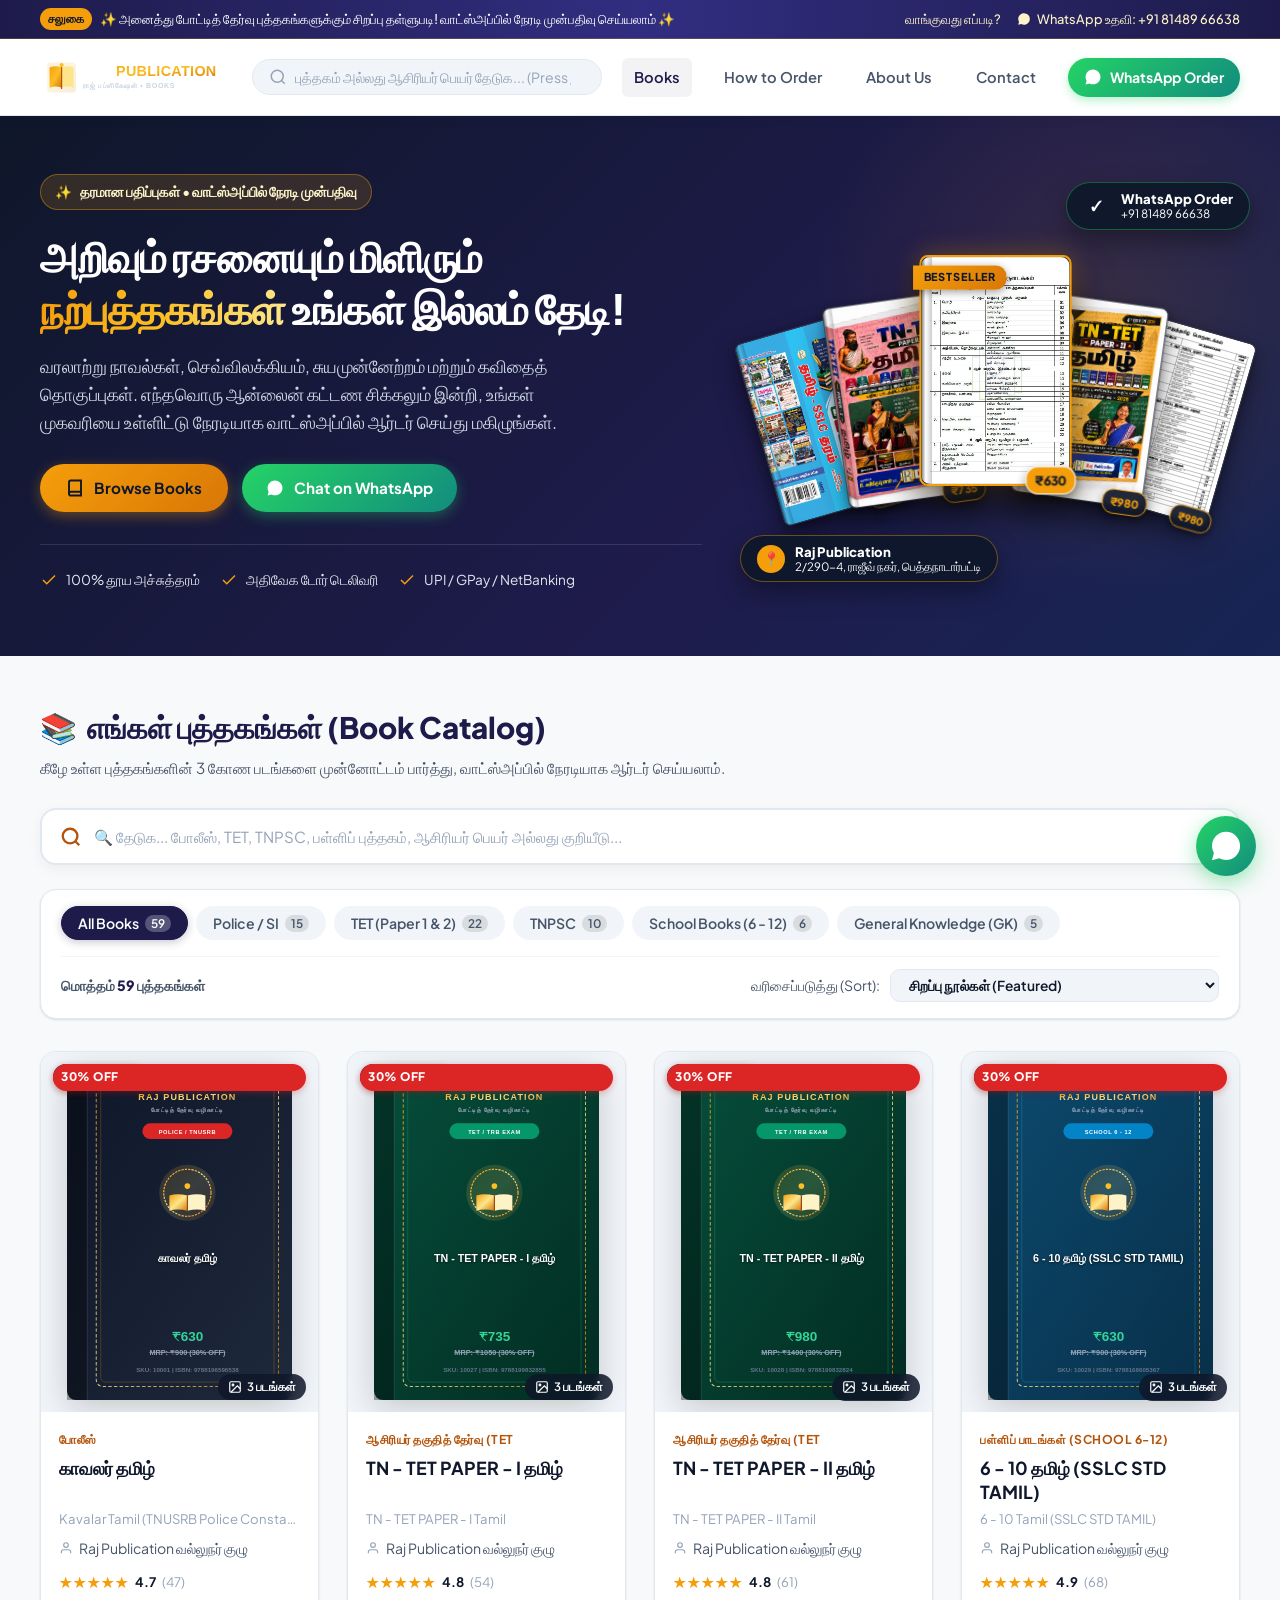
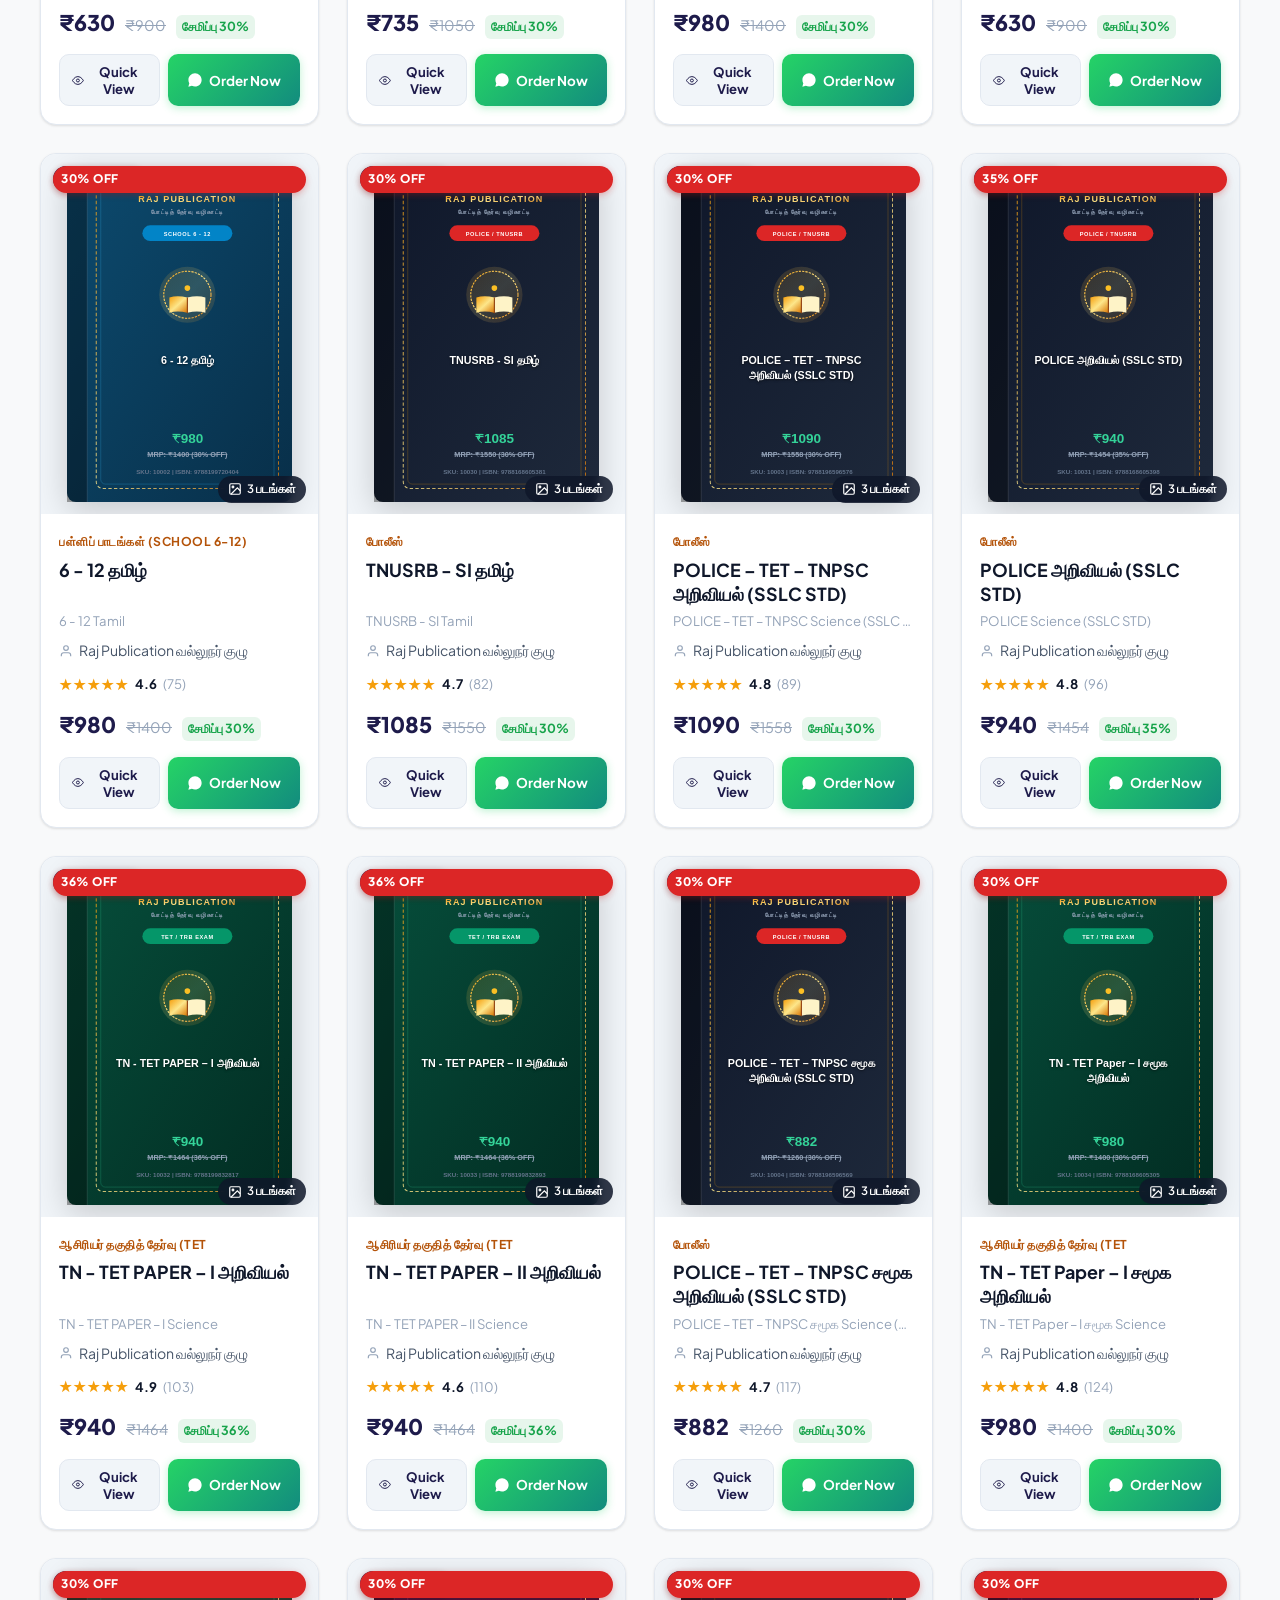
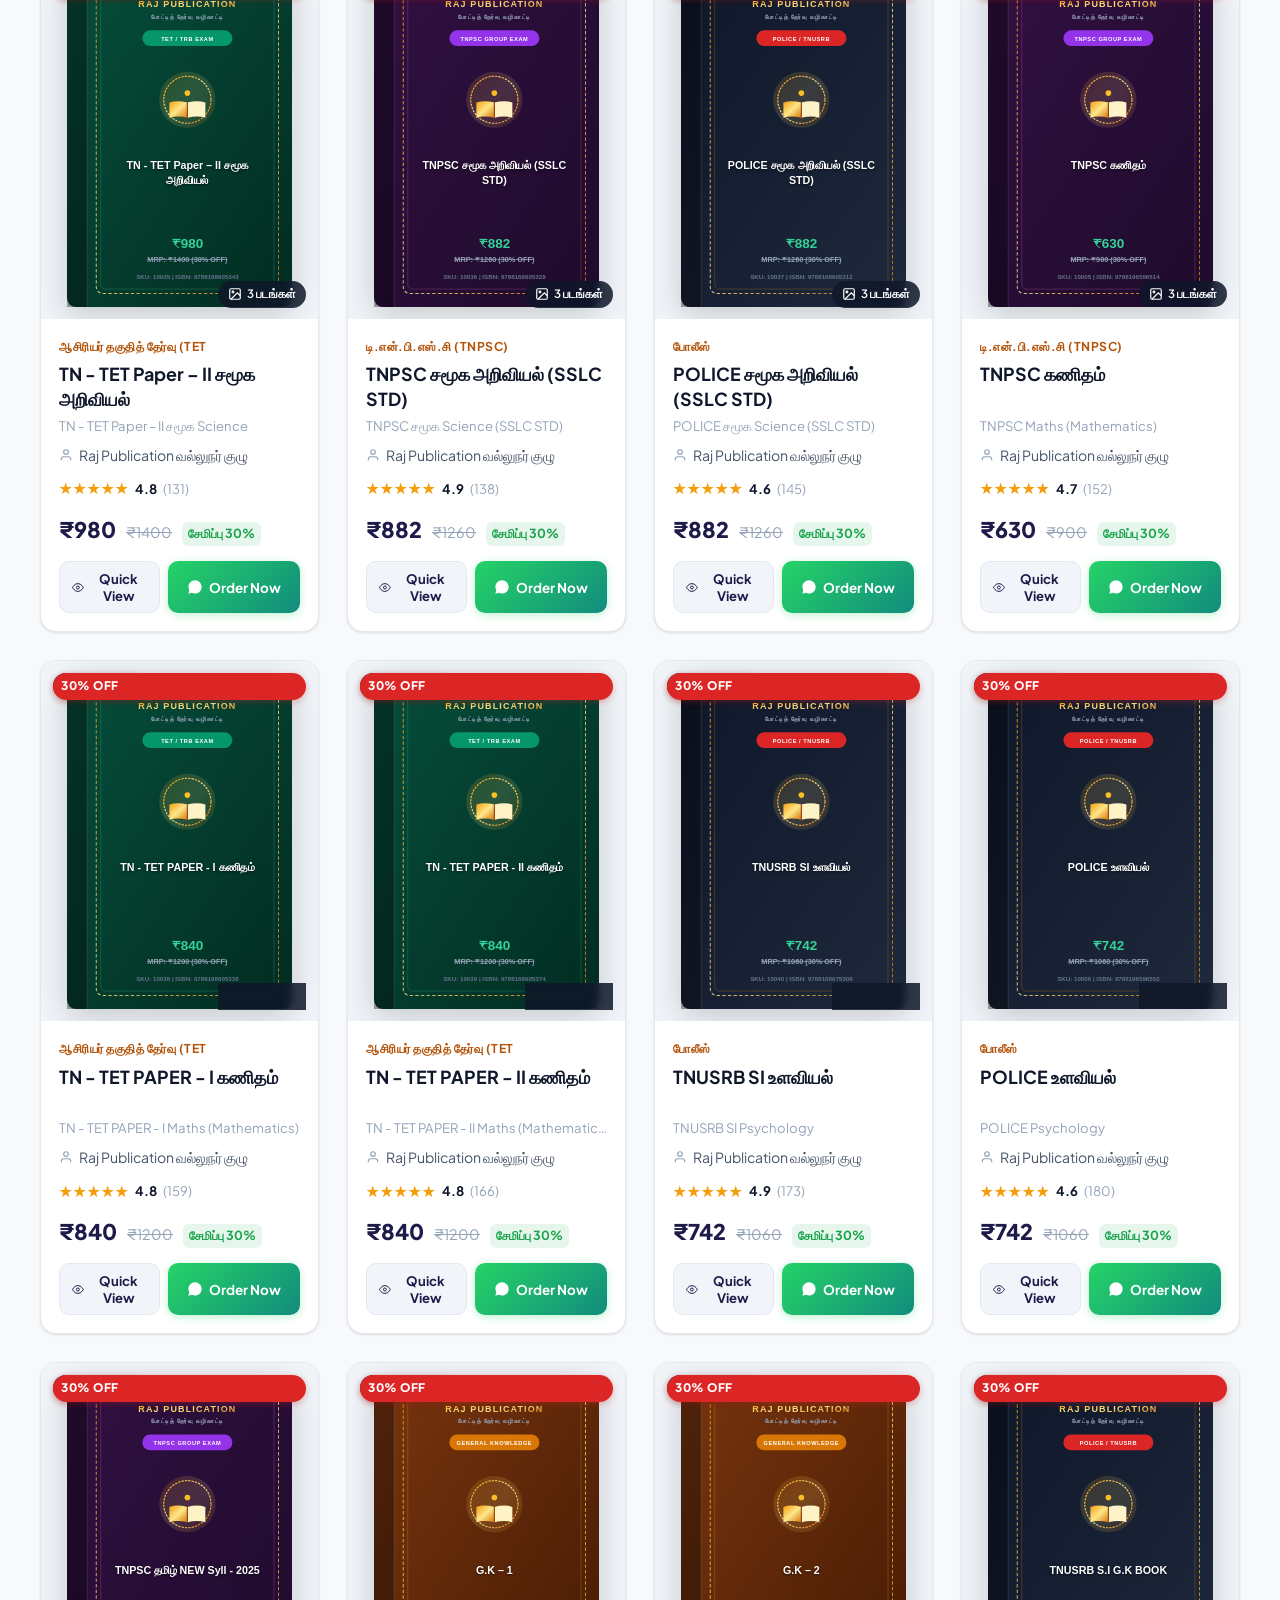
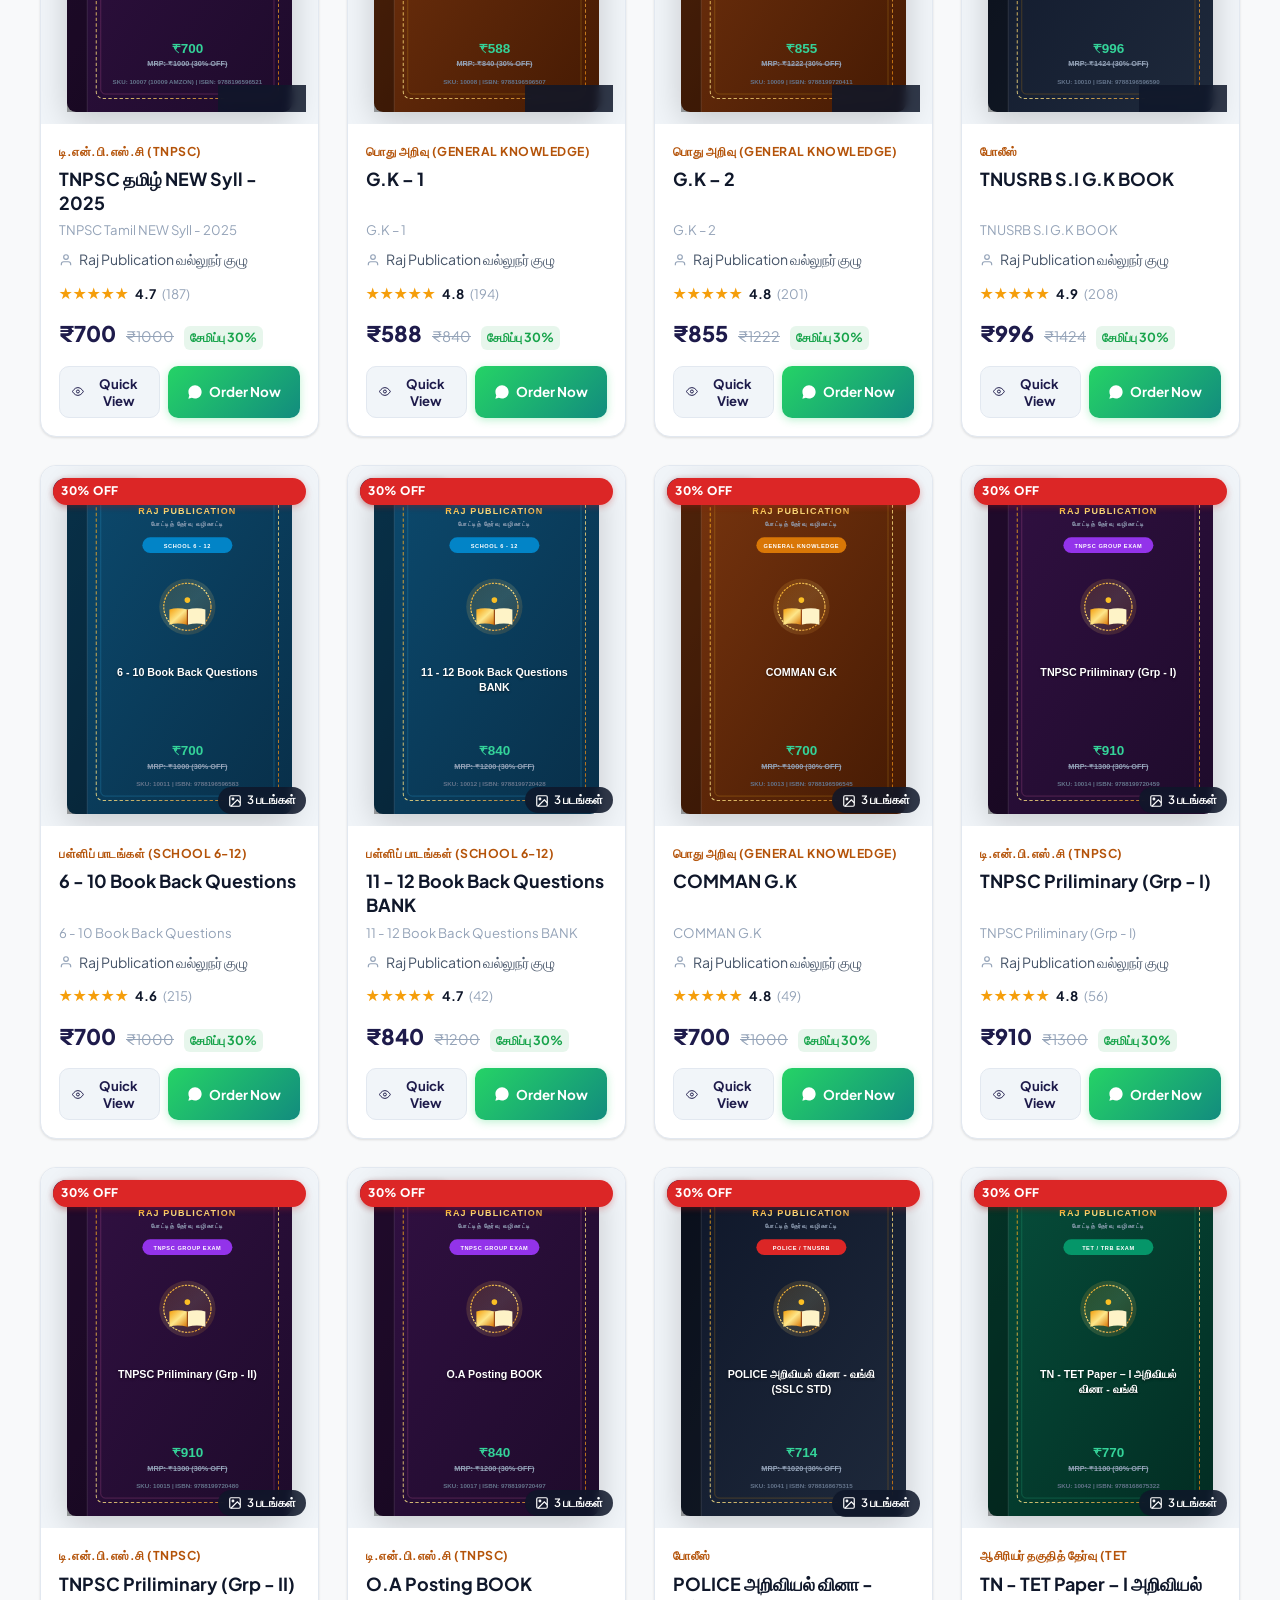
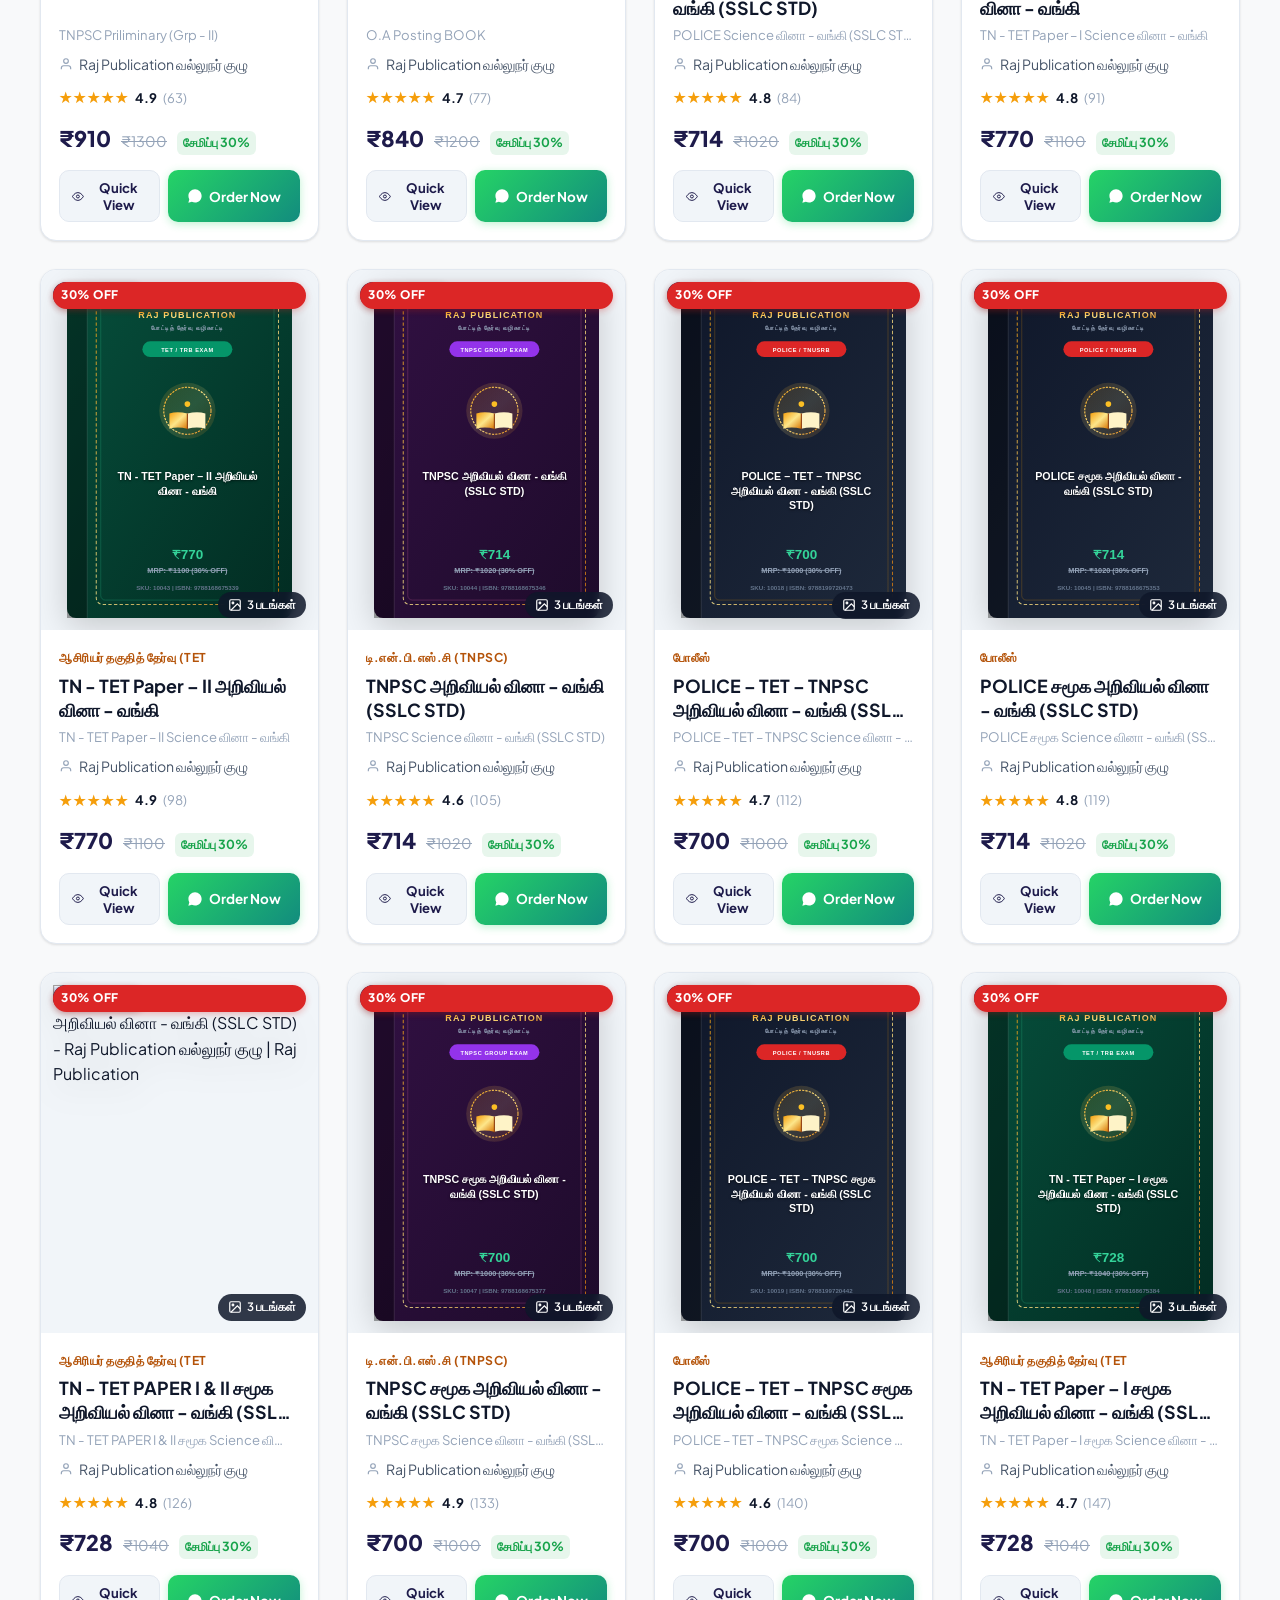
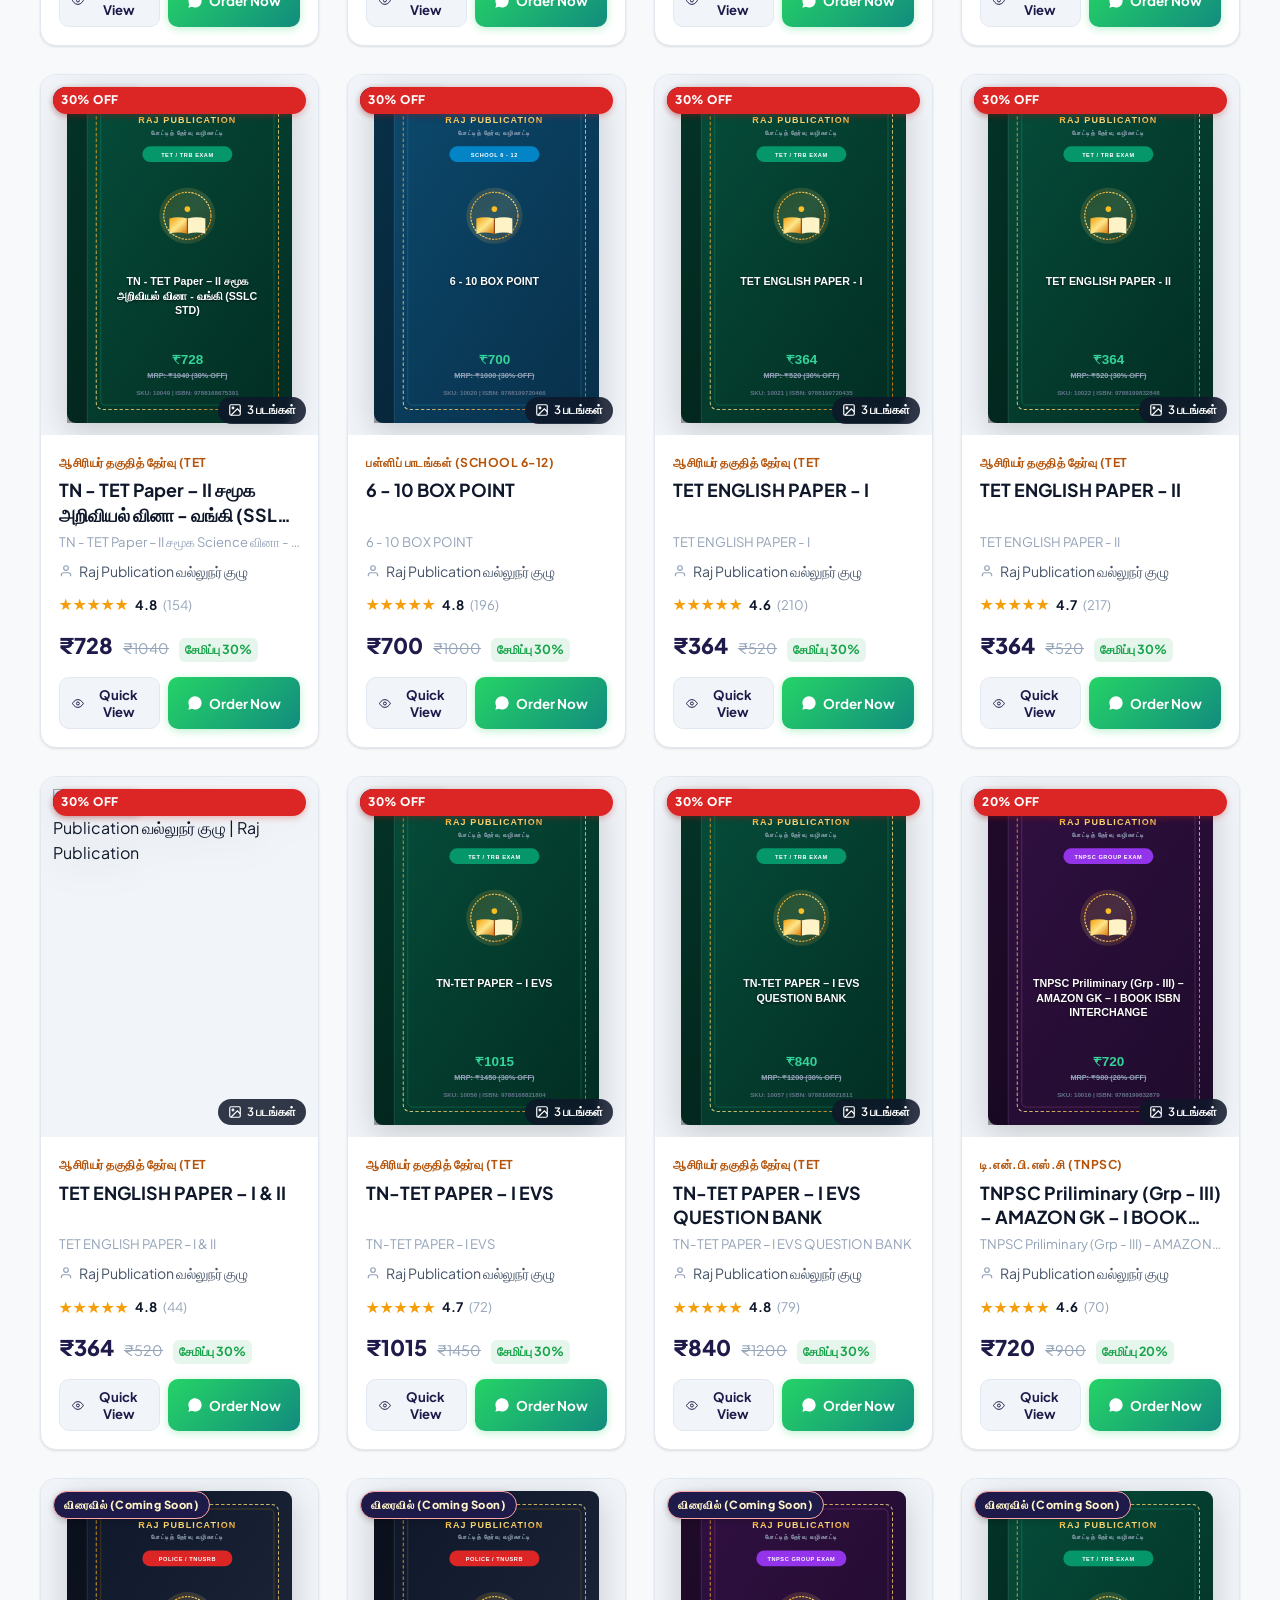
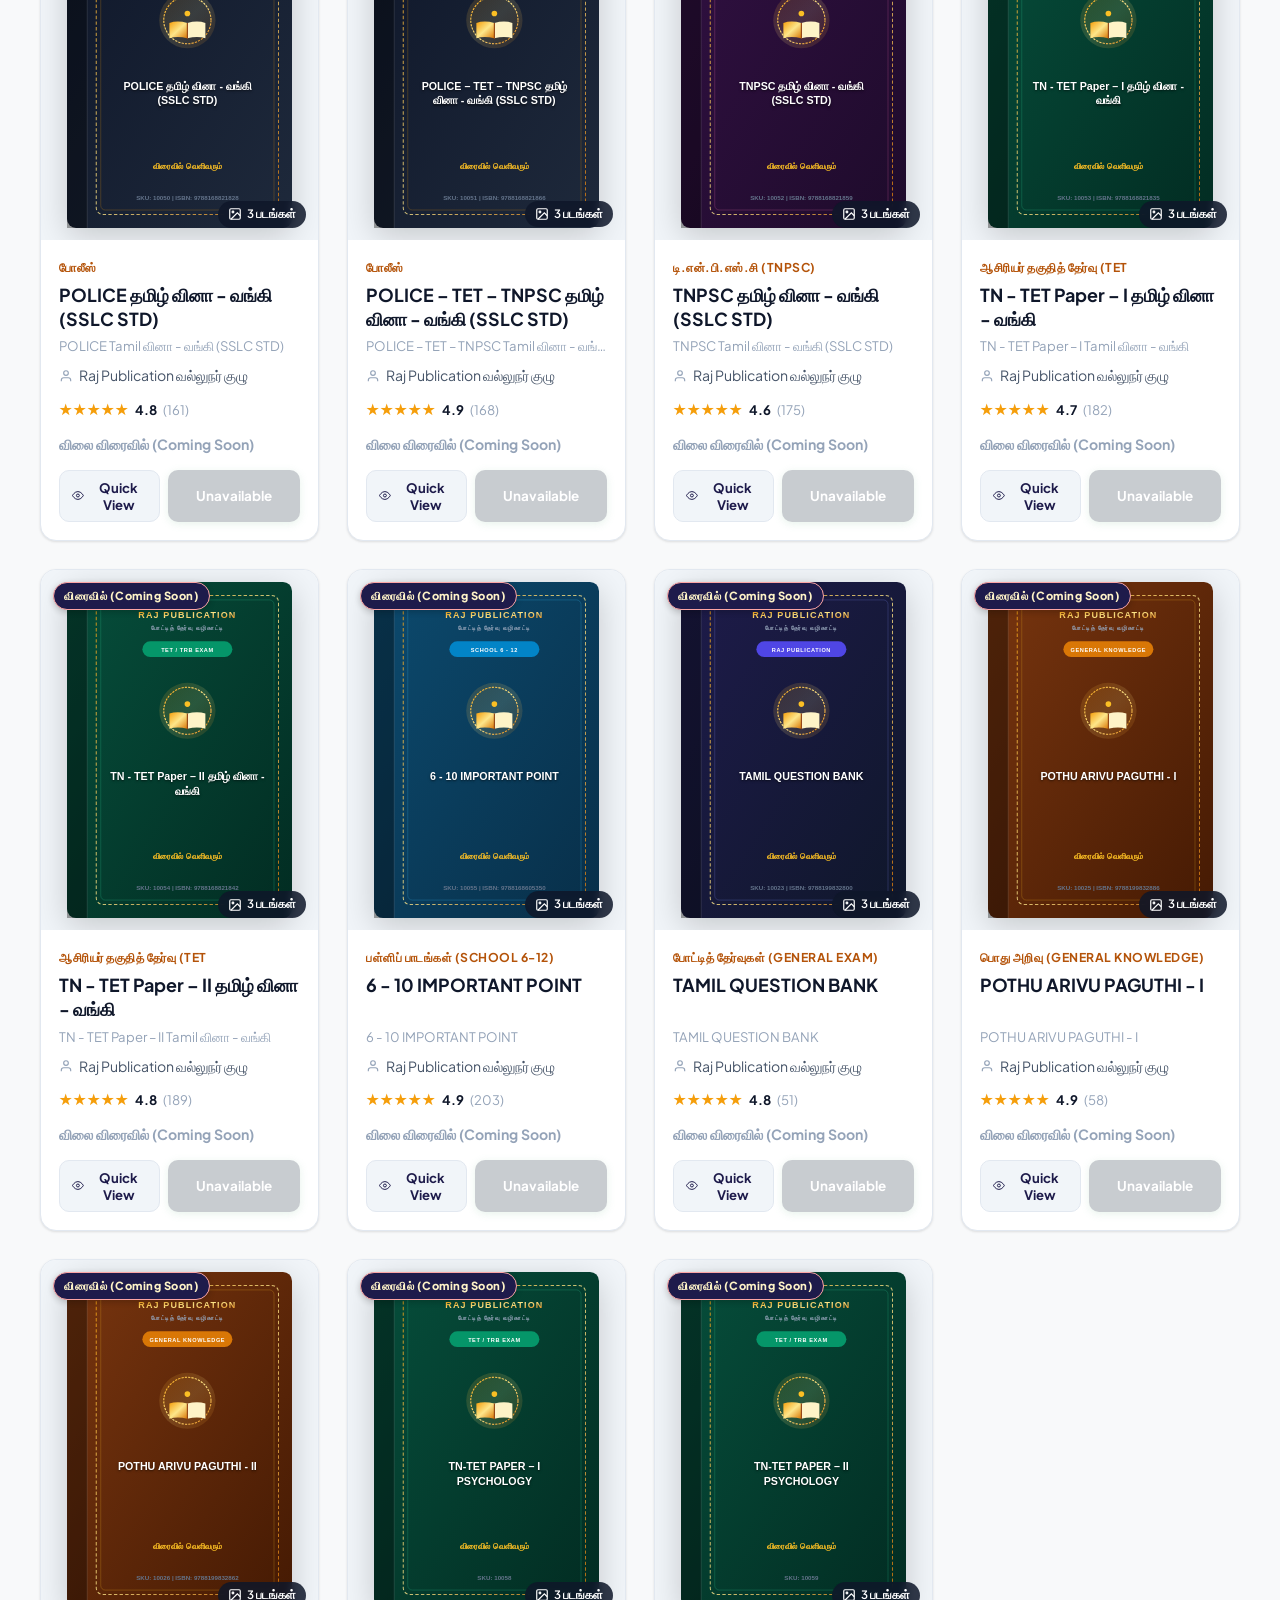
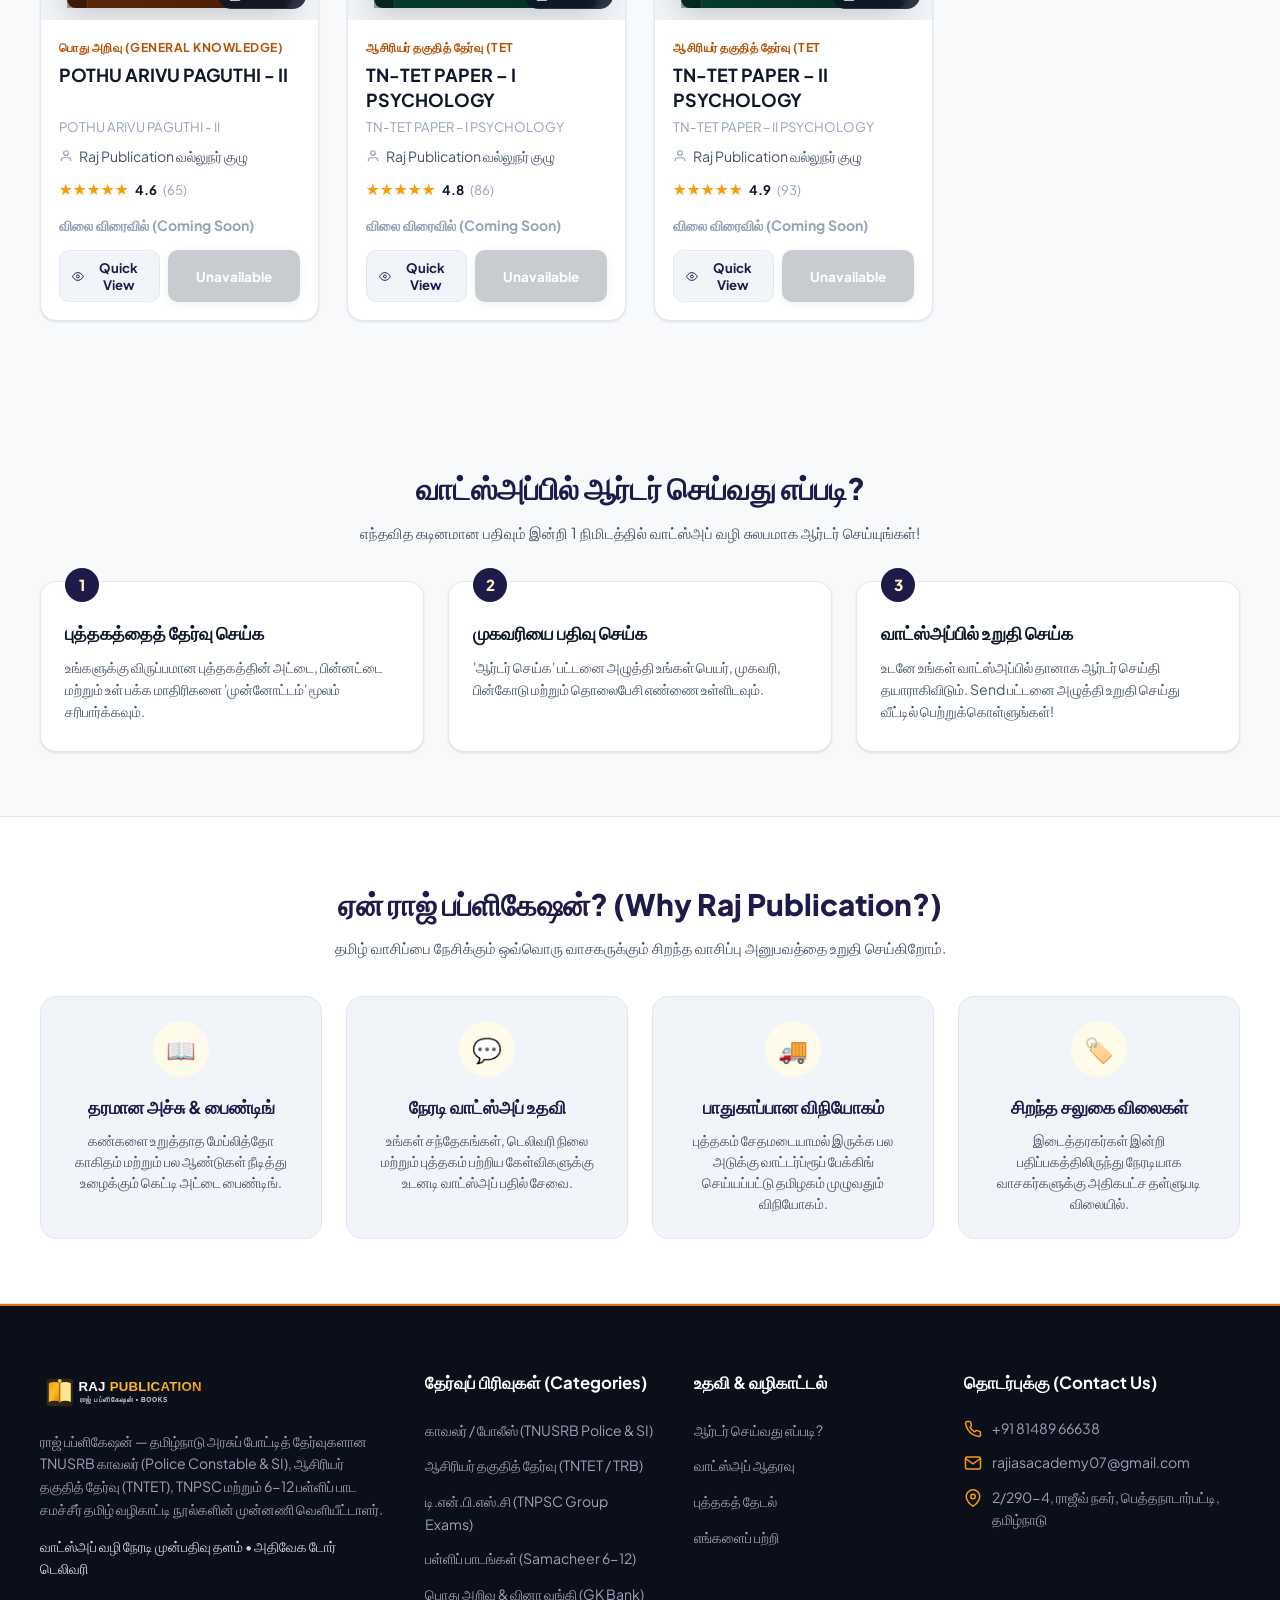
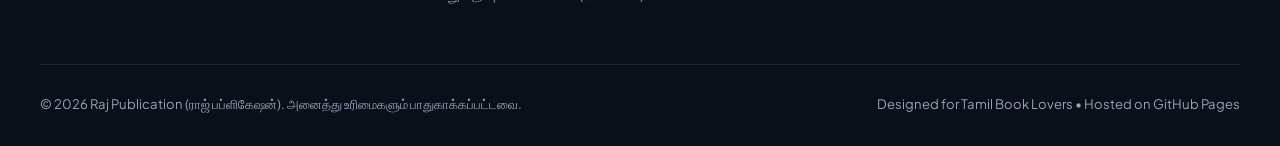
==== commit d8e445ff: "Add interactive FAQ accordion, Schema.org FAQPage rich snippets, and updated competitive exam footer" ====
--- a/index.html
+++ b/index.html
@@ -115,6 +115,57 @@
   }
   </script>
 
+  <!-- Schema.org JSON-LD Structured Data: FAQPage for Google Rich Snippets -->
+  <script type="application/ld+json">
+  {
+    "@context": "https://schema.org",
+    "@type": "FAQPage",
+    "mainEntity": [
+      {
+        "@type": "Question",
+        "name": "காவலர் (TNUSRB Police Constable & SI) தேர்வுக்கு சிறந்த தமிழ் புத்தகம் எது?",
+        "acceptedAnswer": {
+          "@type": "Answer",
+          "text": "ராஜ் பப்ளிகேஷன் (Raj Publication) வழங்கும் 'காவலர் தமிழ்' புத்தகம் TNUSRB இரண்டாம் நிலை காவலர் (Police Constable) மற்றும் சார்பு ஆய்வாளர் (Sub-Inspector SI) தேர்வுகளுக்கு மிகவும் சிறந்த, பரிந்துரைக்கப்பட்ட வழிகாட்டி நூலாகும். வாட்ஸ்அப் (+91 81489 66638) மூலம் எளிதாக ஆர்டர் செய்து டோர் டெலிவரியில் பெறலாம்."
+        }
+      },
+      {
+        "@type": "Question",
+        "name": "TNTET Paper 1 & Paper 2 தமிழ் மற்றும் உளவியல் (Psychology) புத்தகங்கள் கிடைக்குமா?",
+        "acceptedAnswer": {
+          "@type": "Answer",
+          "text": "ஆம், தமிழ்நாடு ஆசிரியர் தகுதித் தேர்வுக்கான (TNTET) Paper 1 மற்றும் Paper 2 தமிழ், உளவியல் (Psychology), மற்றும் EVS வினா வங்கி புத்தகங்கள் ராஜ்பப்ளிகேஷனில் சலுகை விலையில் கிடைக்கின்றன."
+        }
+      },
+      {
+        "@type": "Question",
+        "name": "6-10 மற்றும் 6-12 சமச்சீர் கல்வி தமிழ் வழிகாட்டிகள் உள்ளதா?",
+        "acceptedAnswer": {
+          "@type": "Answer",
+          "text": "ஆம், 6 முதல் 10 வரை (SSLC STD Tamil) மற்றும் 6 முதல் 12 வரையிலான பள்ளிப் பாட சமச்சீர் கல்வி தமிழ் வினா-விடை வழிகாட்டி நூல்கள் முழுமையான புதிய பாடத்திட்டத்தின்படி கிடைக்கின்றன."
+        }
+      },
+      {
+        "@type": "Question",
+        "name": "ராஜ் பப்ளிகேஷன் புத்தகங்களை வாட்ஸ்அப்பில் ஆர்டர் செய்வது எப்படி?",
+        "acceptedAnswer": {
+          "@type": "Answer",
+          "text": "இணையதளத்தில் நீங்கள் விரும்பும் புத்தகத்திற்கு அருகில் உள்ள 'WhatsApp-ல் வாங்குக' பட்டனை கிளிக் செய்யலாம் அல்லது +91 81489 66638 என்ற வாட்ஸ்அப் எண்ணிற்கு உங்கள் பெயர் மற்றும் முழு முகவரியை அனுப்பி உடனடியாக ஆர்டர் செய்து கொள்ளலாம்."
+        }
+      },
+      {
+        "@type": "Question",
+        "name": "ஆர்டர் செய்த புத்தகம் எத்தனை நாட்களில் டெலிவரி செய்யப்படும்?",
+        "acceptedAnswer": {
+          "@type": "Answer",
+          "text": "முன்பதிவு உறுதி செய்யப்பட்ட 2 முதல் 4 வேலை நாட்களுக்குள் தமிழ்நாடு முழுவதும் விரைவான பார்சல் சர்வீஸ் மற்றும் போஸ்ட் மூலம் உங்கள் முகவரிக்கே டோர் டெலிவரி செய்யப்படும்."
+        }
+      }
+    ]
+  }
+  </script>
+
+  <!-- Schema.org ItemList for Google Carousel & Search Ranking -->
   <!-- Schema.org ItemList for Google Carousel & Search Ranking -->
   <!-- Schema.org ItemList for Google Carousel & Search Ranking -->
   <!-- Schema.org ItemList for Google Carousel & Search Ranking -->
@@ -1348,21 +1399,21 @@
         <div class="footer-col">
           <img src="assets/images/logo.svg" alt="Raj Publication" style="height: 44px; margin-bottom: 16px;">
           <p>
-            ராஜ் பப்ளிகேஷன் — வரலாற்று நாவல்கள், இலக்கியப் படைப்புகள், தன்னம்பிக்கை நூல்கள் மற்றும் கவிதைத் தொகுப்புகளை வாசகர்களிடம் நேர்த்தியாக கொண்டு சேர்க்கும் தமிழ் பதிப்பகம்.
+            ராஜ் பப்ளிகேஷன் — தமிழ்நாடு அரசுப் போட்டித் தேர்வுகளான TNUSRB காவலர் (Police Constable &amp; SI), ஆசிரியர் தகுதித் தேர்வு (TNTET), TNPSC மற்றும் 6-12 பள்ளிப் பாட சமச்சீர் தமிழ் வழிகாட்டி நூல்களின் முன்னணி வெளியீட்டாளர்.
           </p>
           <div style="color: #CBD5E1; font-size: 0.85rem;">
-            வாட்ஸ்அப் வழி நேரடி முன்பதிவு தளம்
+            வாட்ஸ்அப் வழி நேரடி முன்பதிவு தளம் • அதிவேக டோர் டெலிவரி
           </div>
         </div>
 
         <div class="footer-col">
-          <h4>பிரிவுகள் (Categories)</h4>
+          <h4>தேர்வுப் பிரிவுகள் (Categories)</h4>
           <ul class="footer-links">
-            <li><a href="#books-catalog">வரலாற்று நாவல்கள் (History)</a></li>
-            <li><a href="#books-catalog">செவ்விலக்கியம் (Classics)</a></li>
-            <li><a href="#books-catalog">சுயமுன்னேற்றம் (Self Help)</a></li>
-            <li><a href="#books-catalog">கவிதைகள் (Poetry)</a></li>
-            <li><a href="#books-catalog">அனைத்து நூல்கள் (All Books)</a></li>
+            <li><a href="#books-catalog">காவலர் / போலீஸ் (TNUSRB Police &amp; SI)</a></li>
+            <li><a href="#books-catalog">ஆசிரியர் தகுதித் தேர்வு (TNTET / TRB)</a></li>
+            <li><a href="#books-catalog">டி.என்.பி.எஸ்.சி (TNPSC Group Exams)</a></li>
+            <li><a href="#books-catalog">பள்ளிப் பாடங்கள் (Samacheer 6-12)</a></li>
+            <li><a href="#books-catalog">பொது அறிவு &amp; வினா வங்கி (GK Bank)</a></li>
           </ul>
         </div>
 
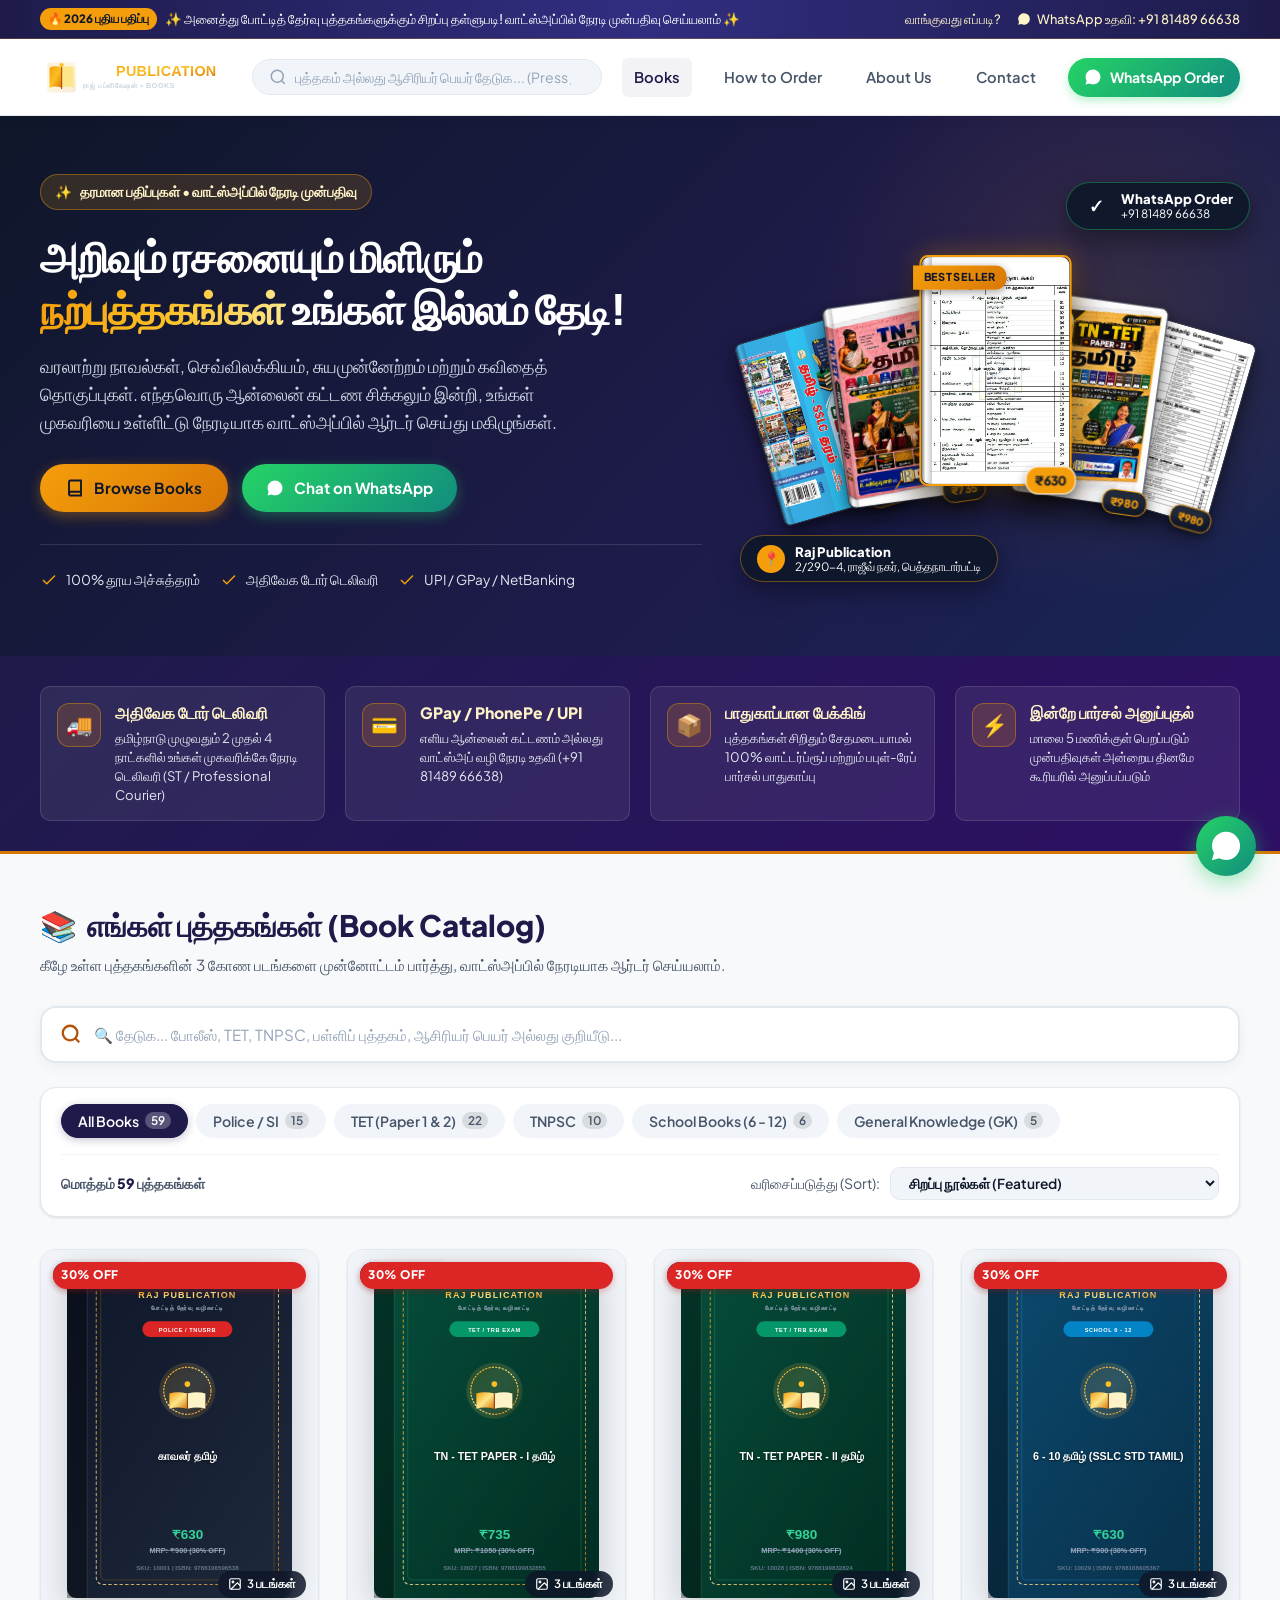
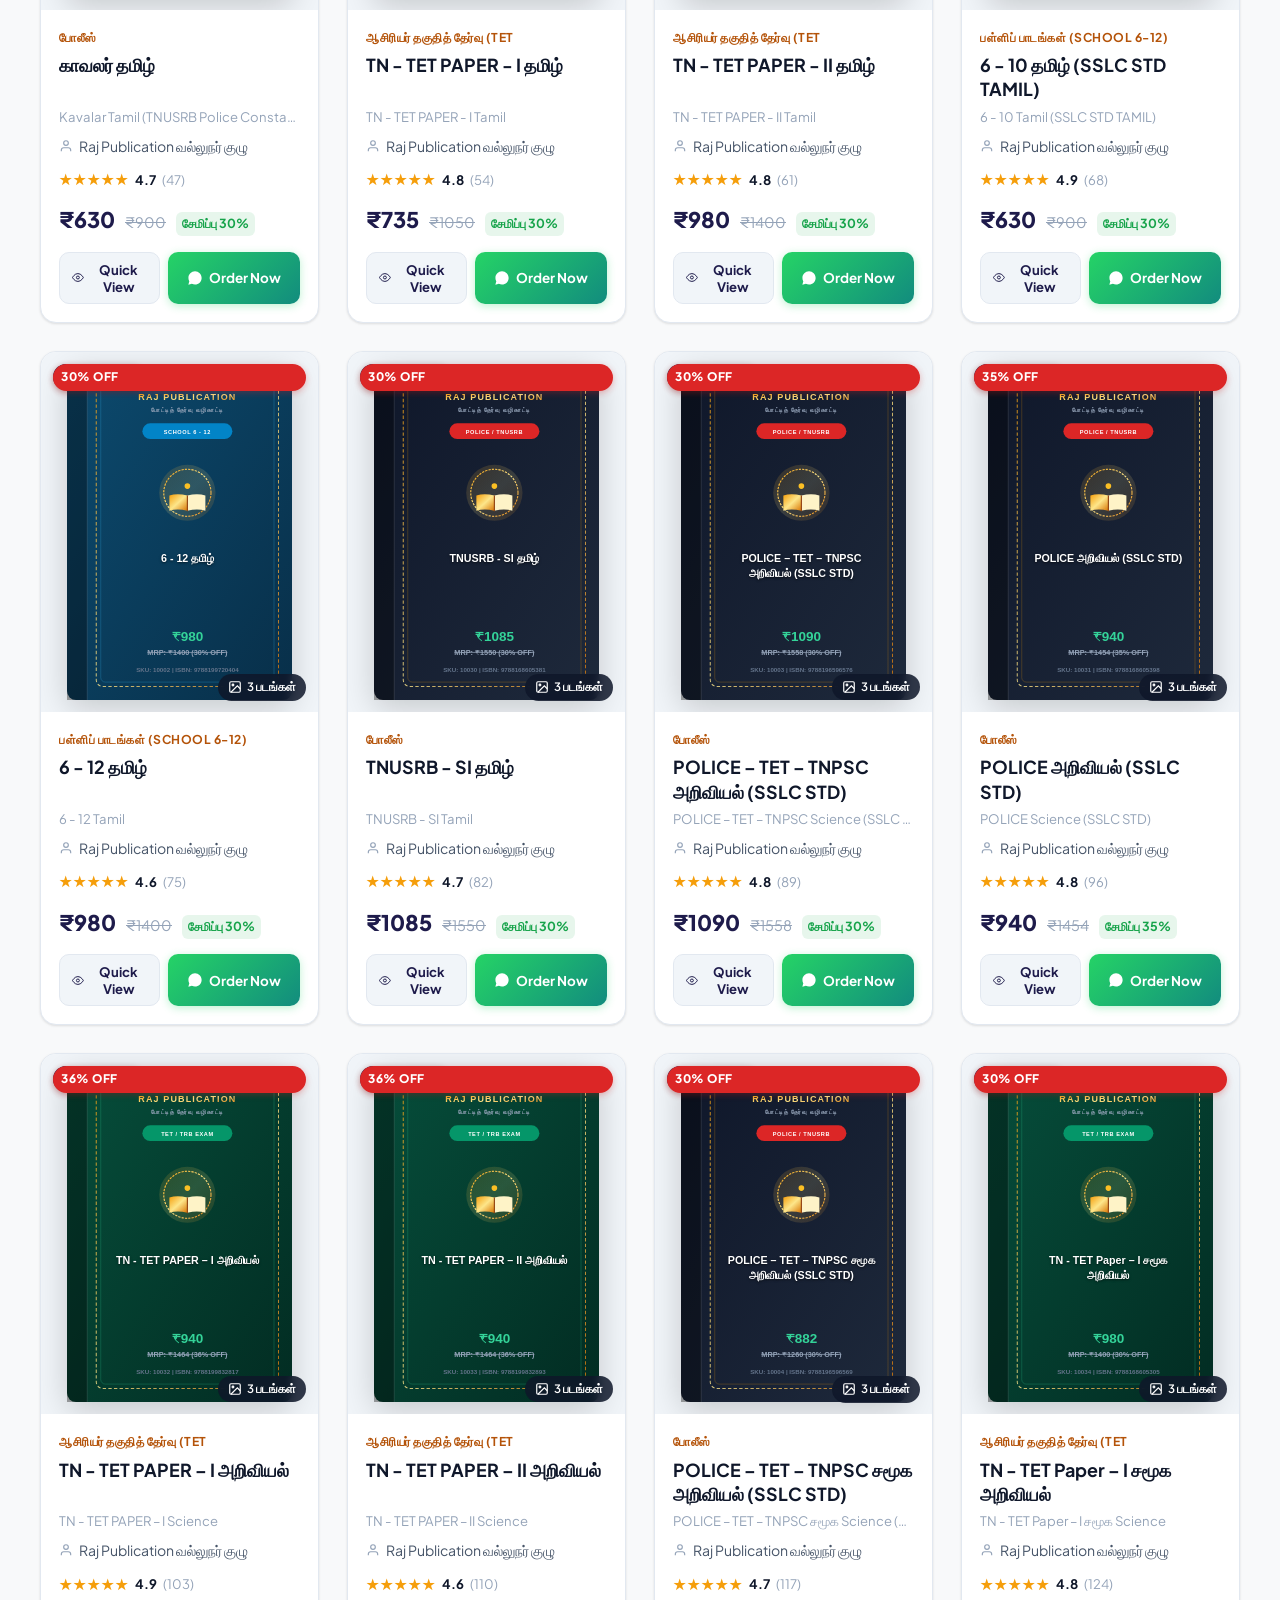
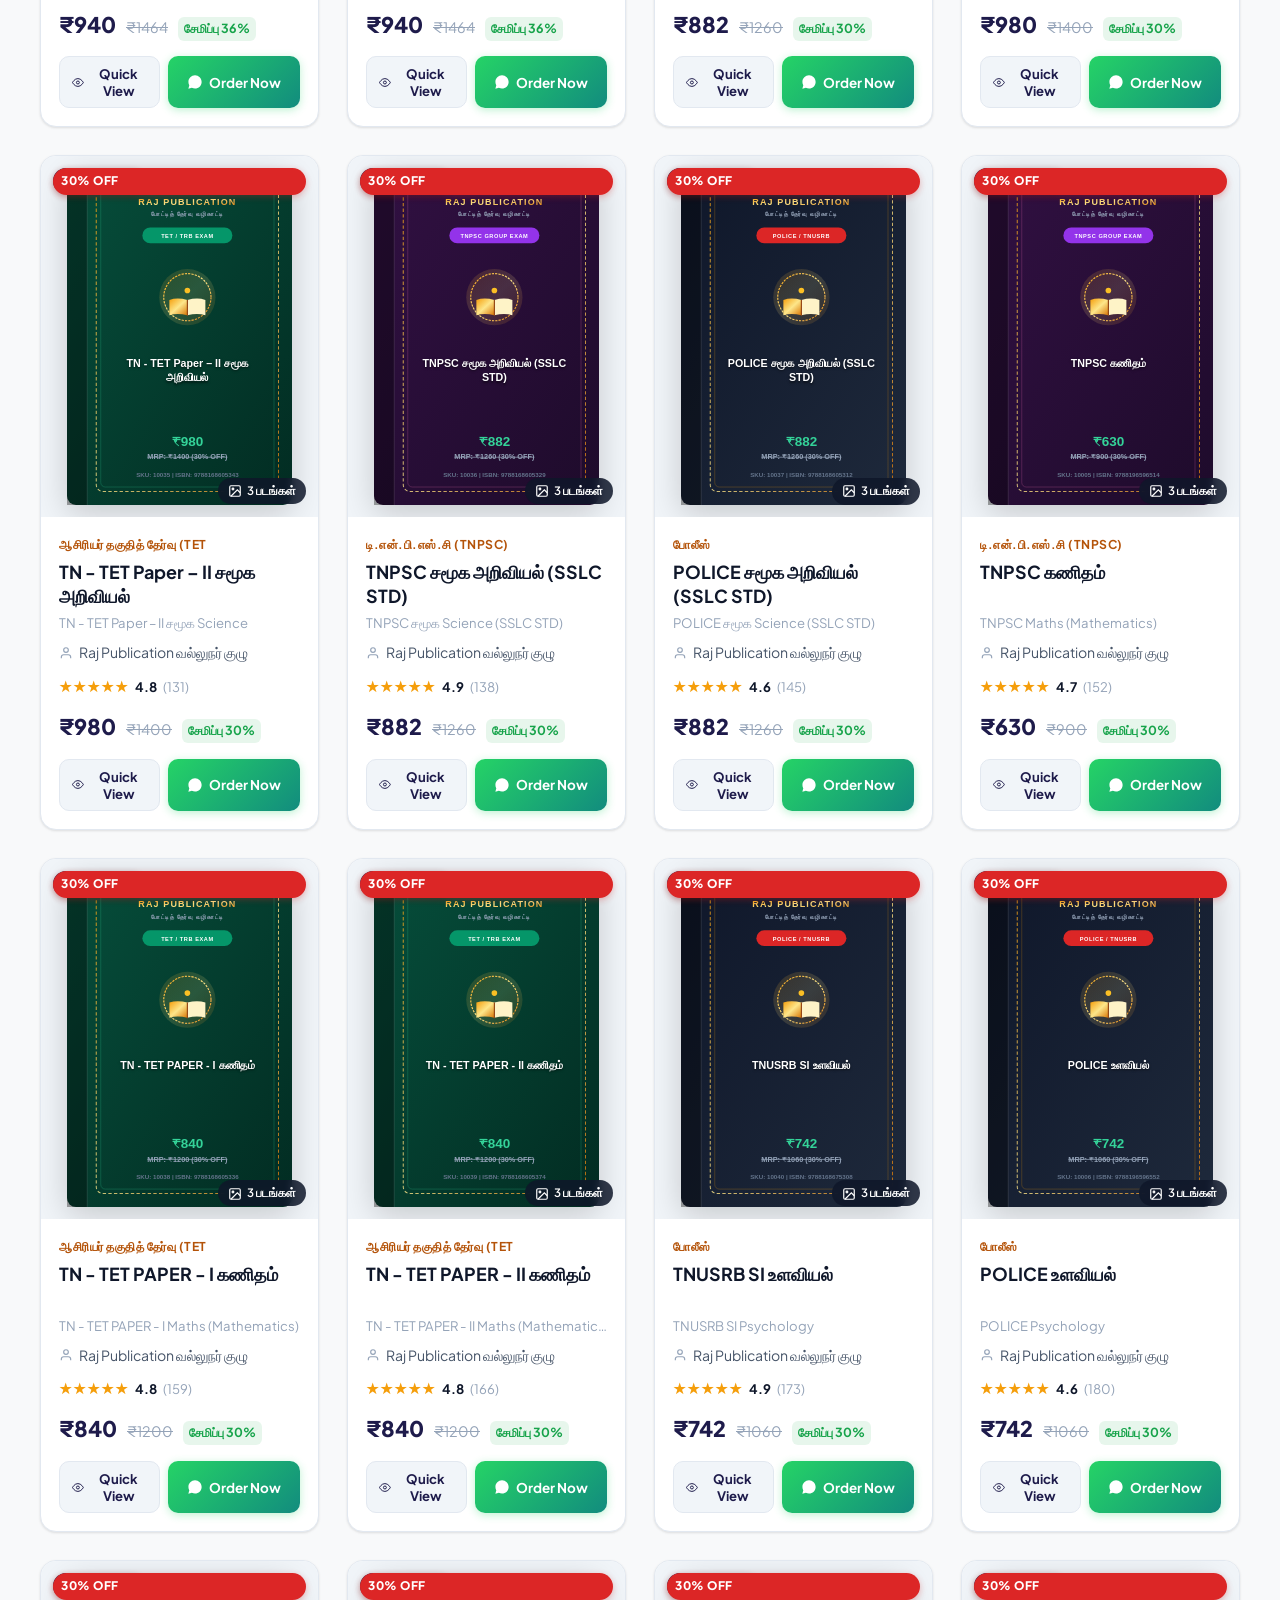
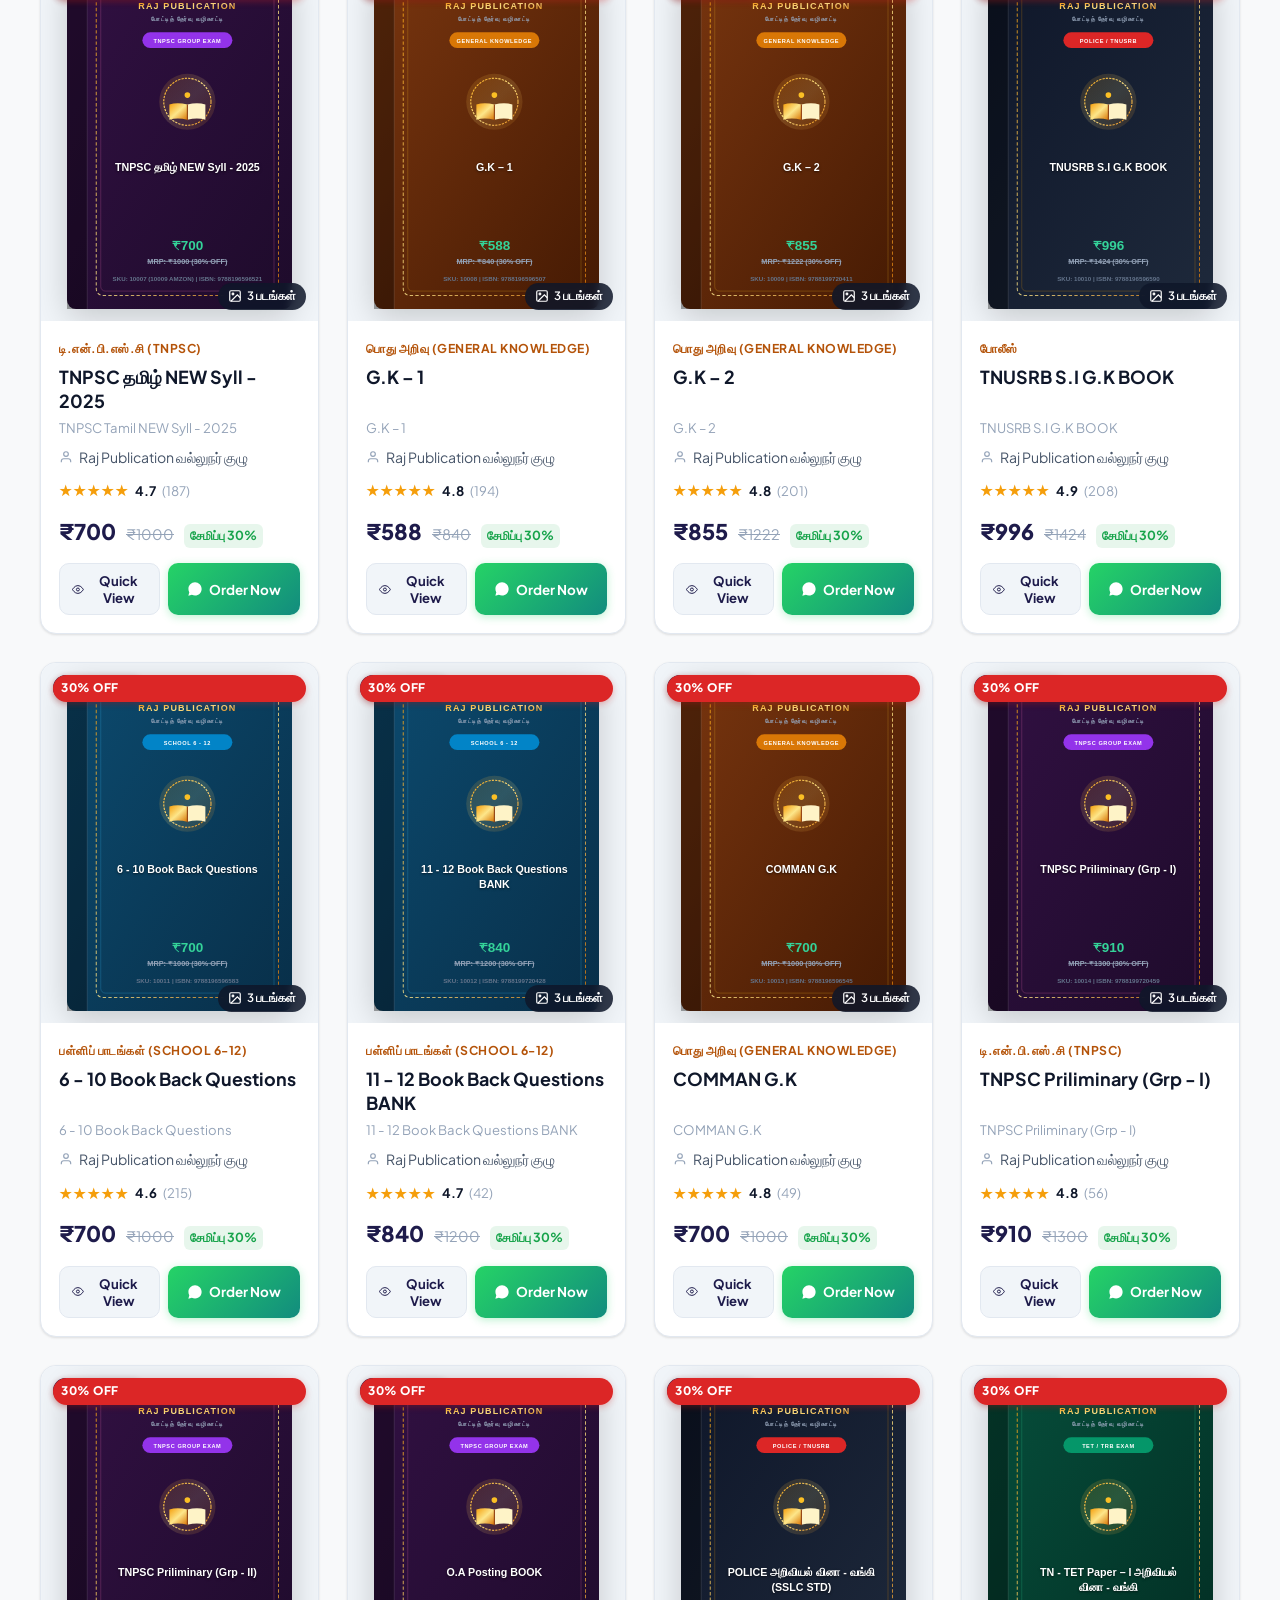
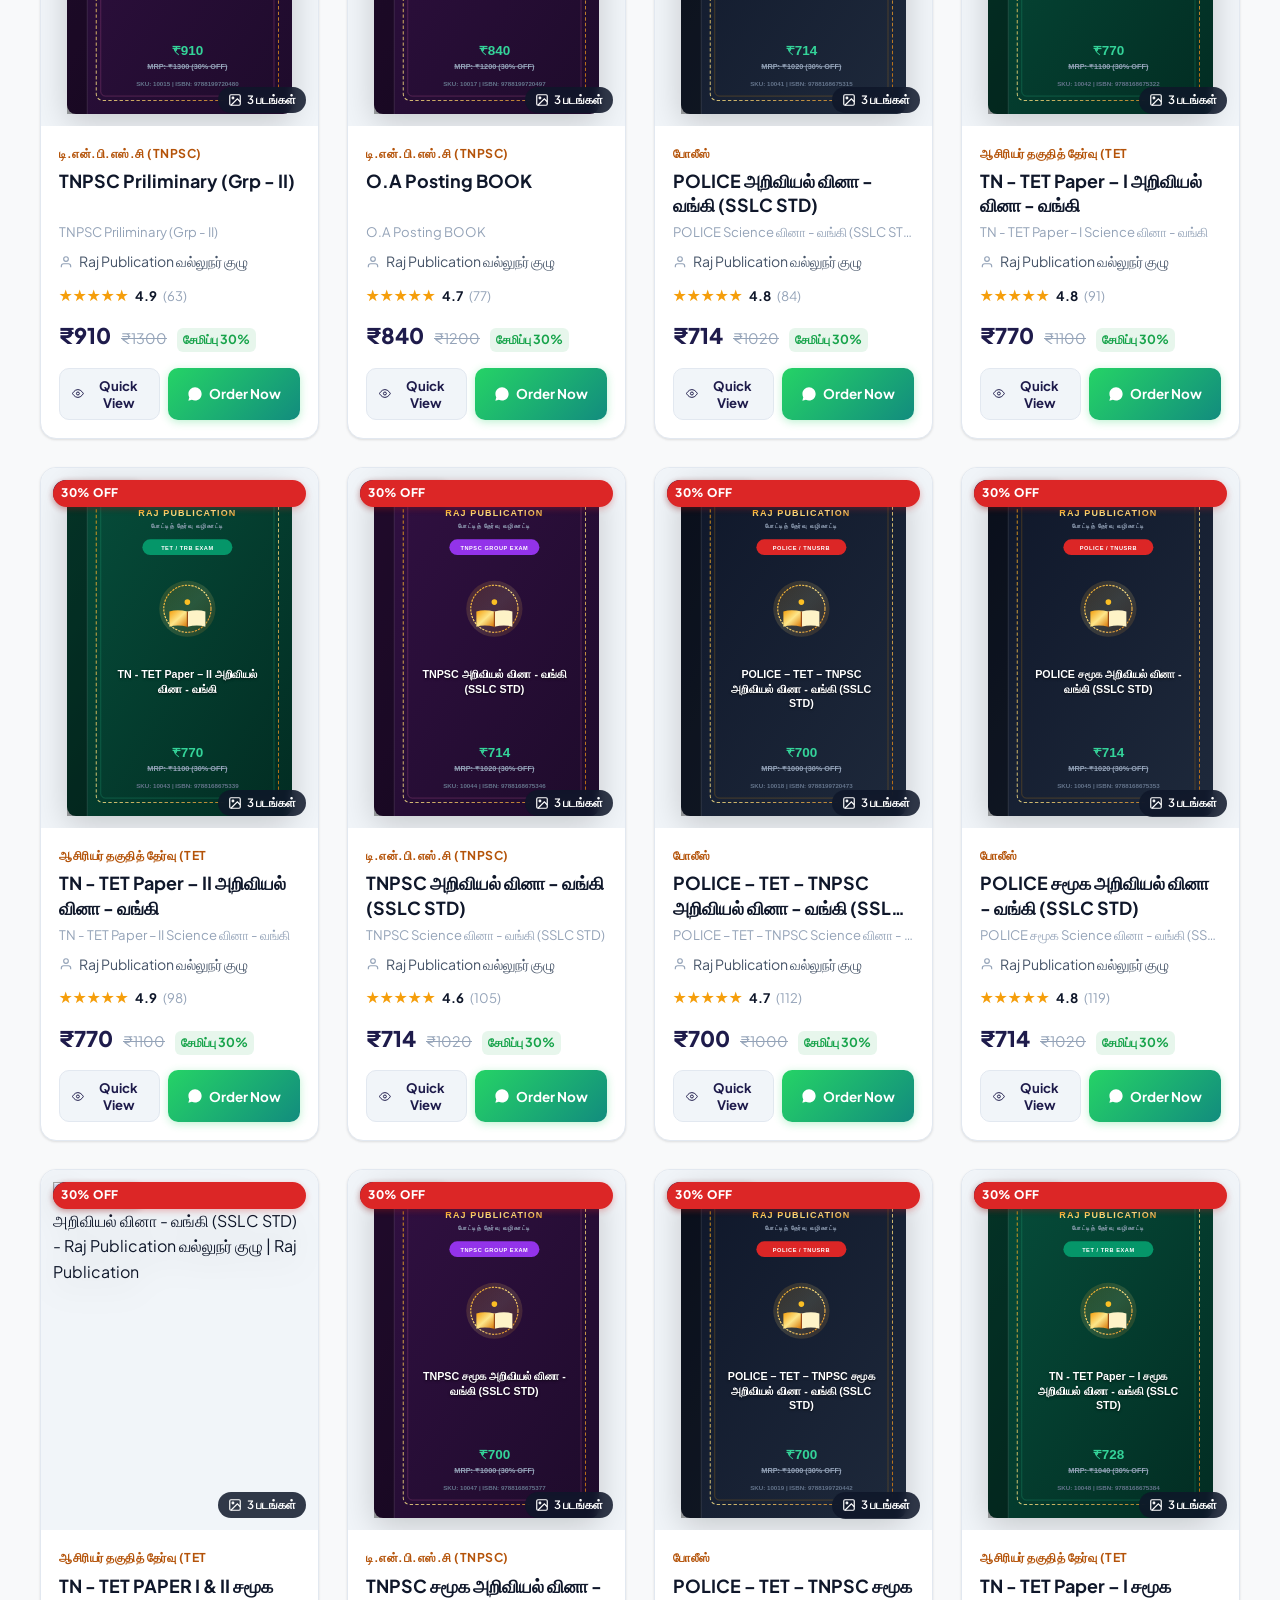
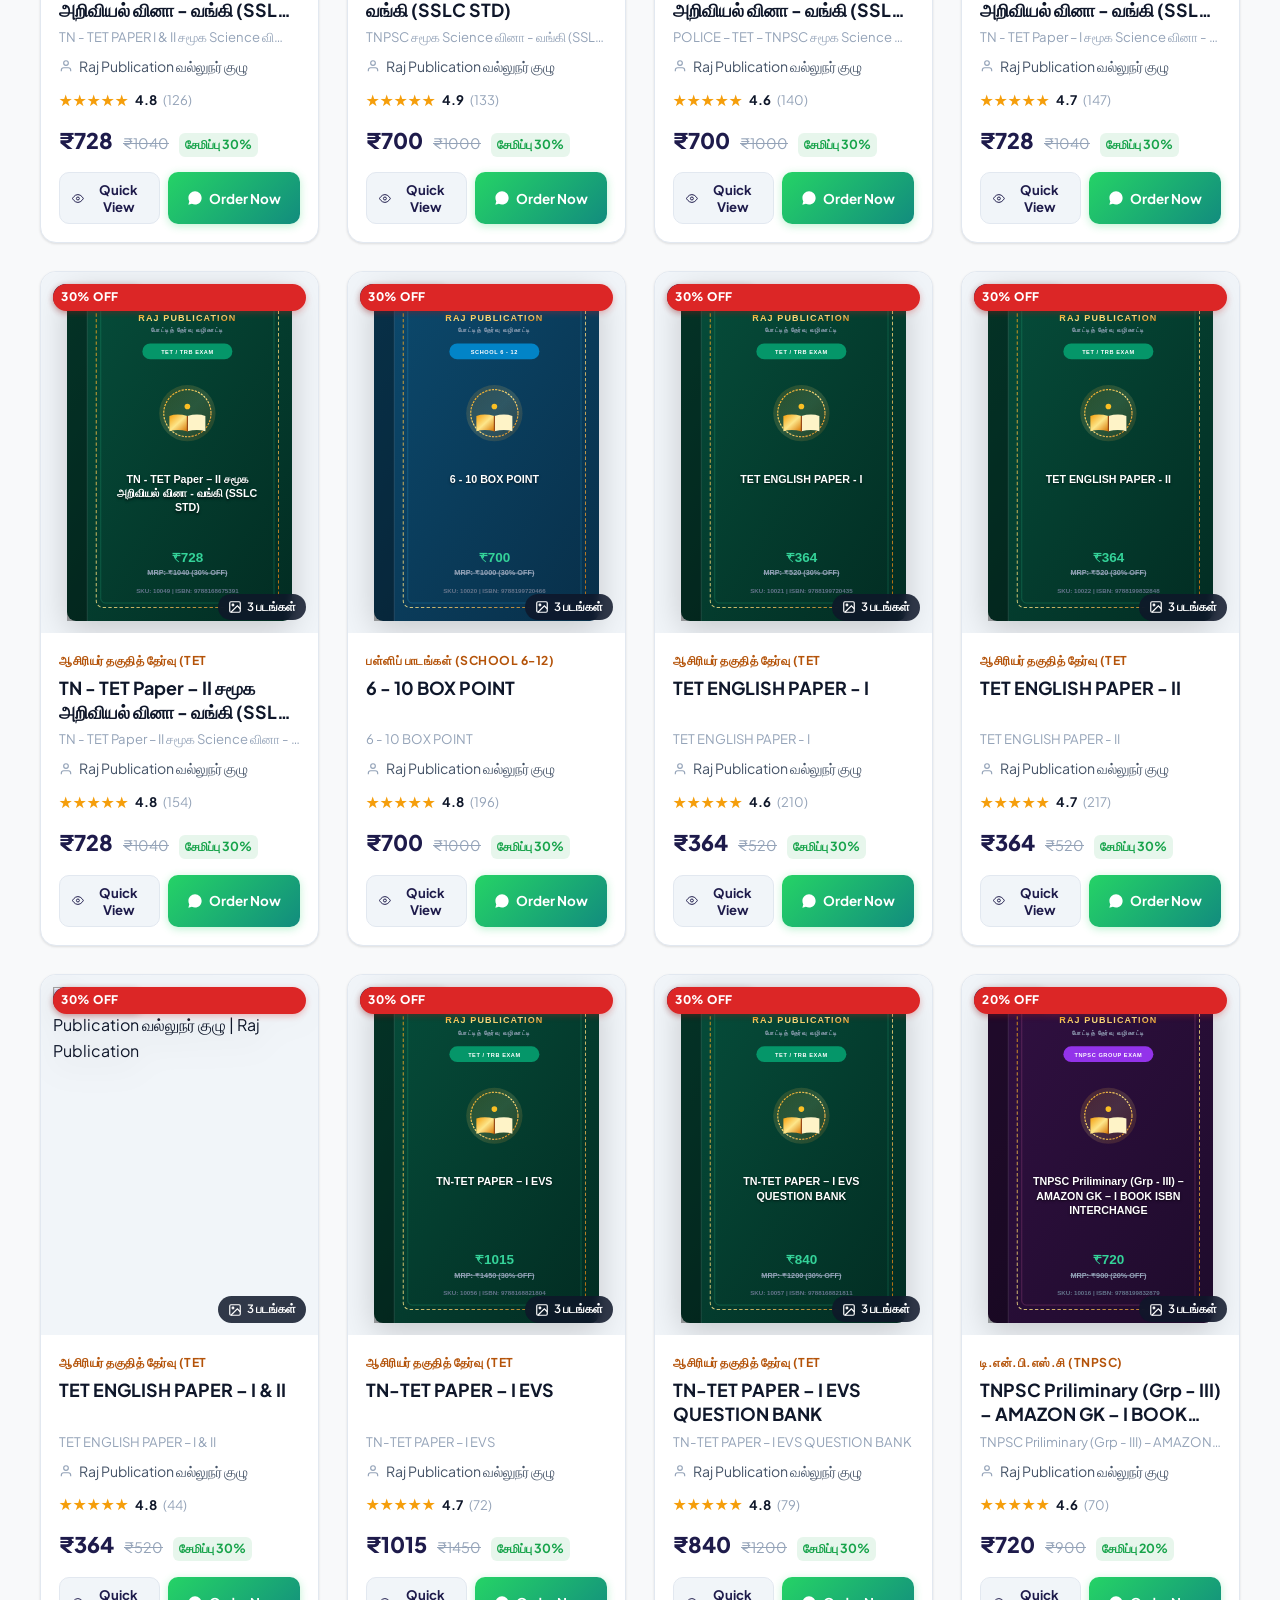
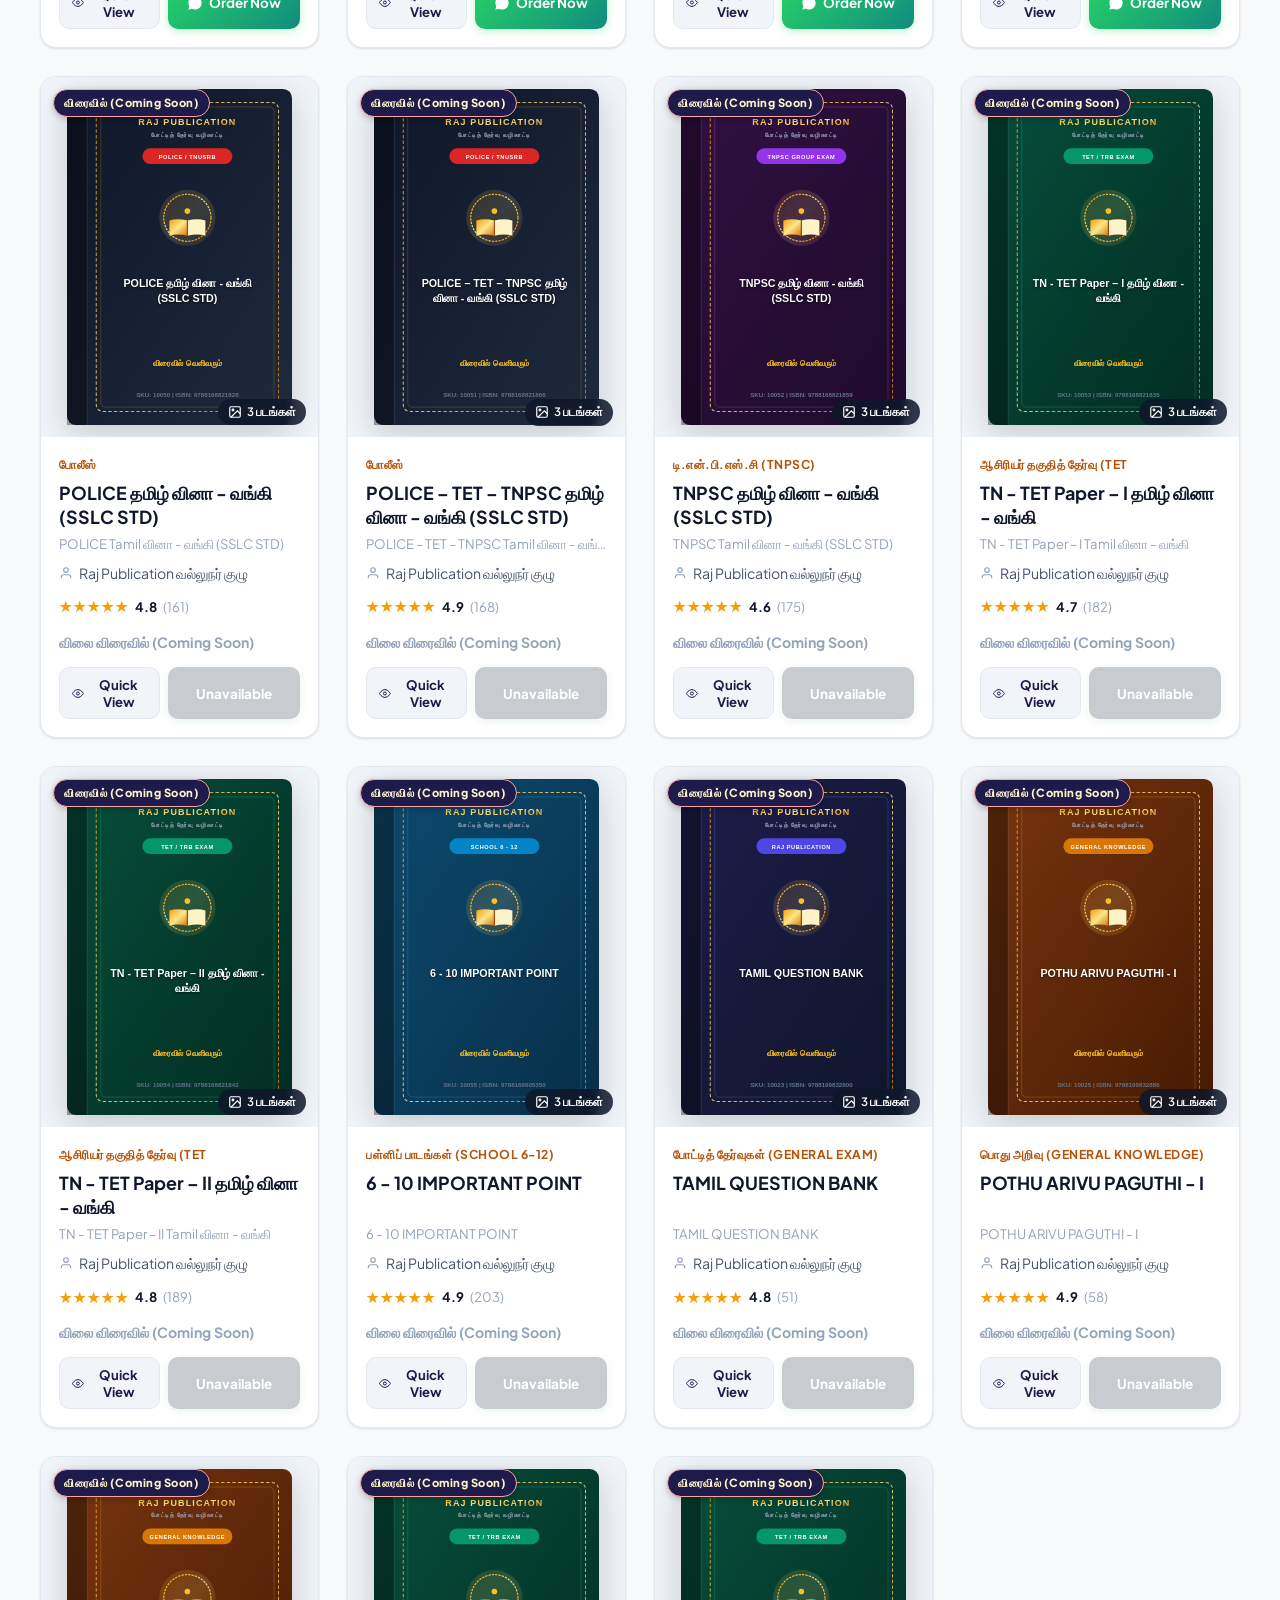
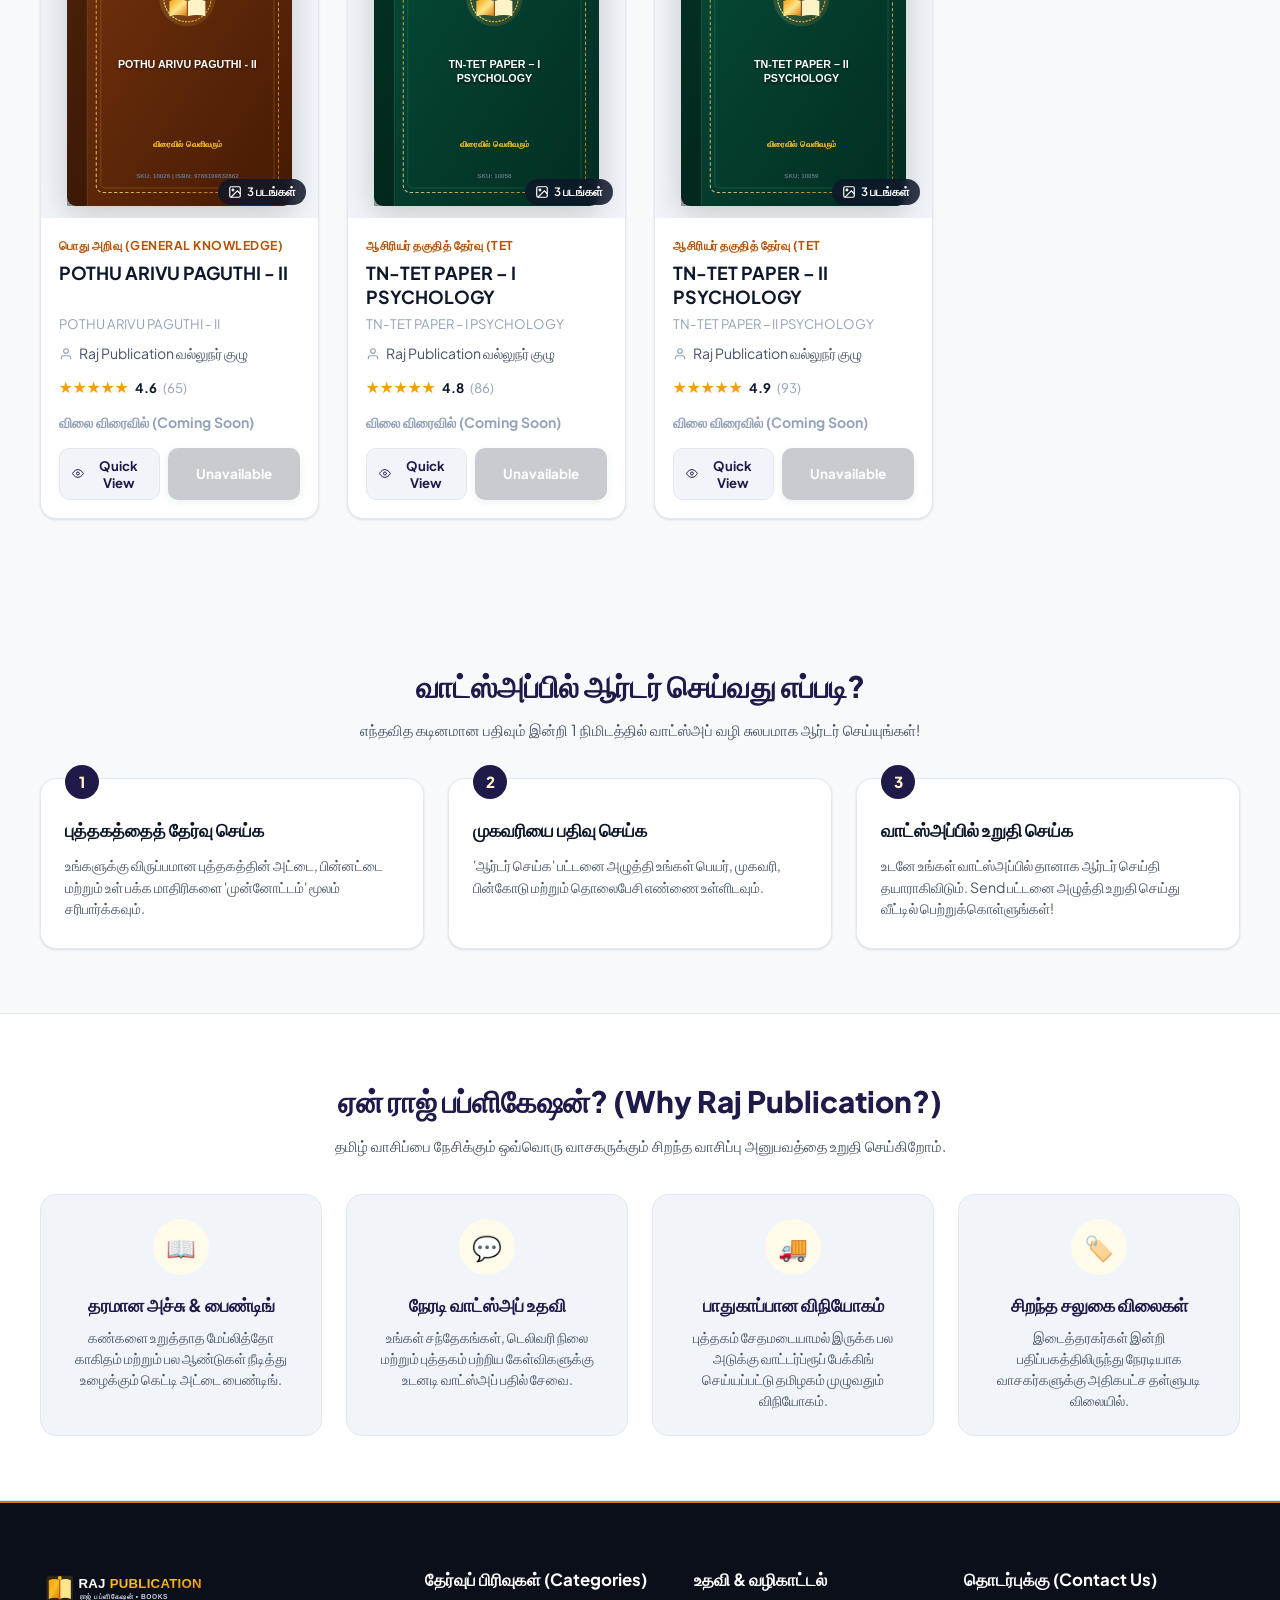
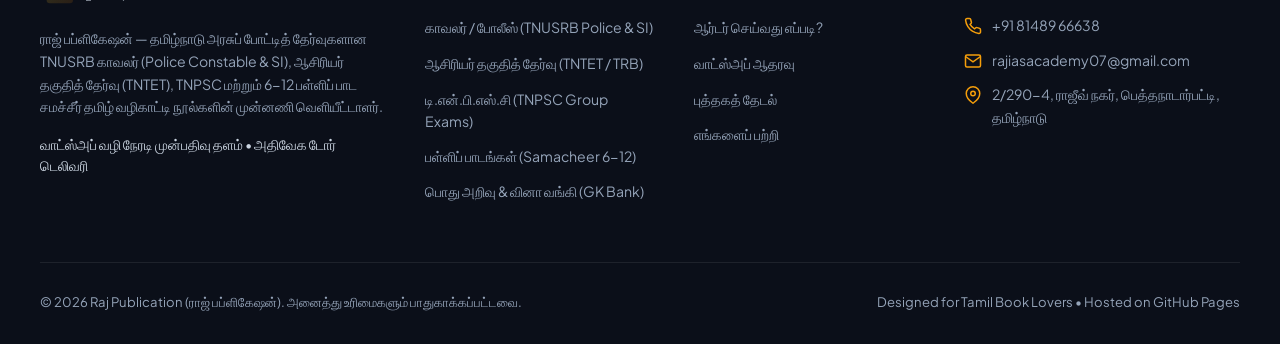
==== commit 3e5ce669: "Add Trust & Guarantee strip (Item 5) and Urgency same-day dispatch badges (Item 6)" ====
--- a/index.html
+++ b/index.html
@@ -1013,8 +1013,8 @@
   <aside class="announcement-bar" aria-label="அறிவிப்பு">
     <div class="container">
       <div class="announcement-text">
-        <span class="badge">சலுகை</span>
-        <span id="announcement-content">✨ அனைத்து புத்தகங்களுக்கும் சிறப்பு தள்ளுபடி! வாட்ஸ்அப்பில் நேரடி முன்பதிவு செய்யலாம் ✨</span>
+        <span class="badge">🔥 2026 புதிய பதிப்பு</span>
+        <span id="announcement-content">⚡ இன்று மாலை 5 மணிக்குள் ஆர்டர் செய்தால் இன்றே பார்சல் அனுப்பப்படும்! • தமிழ்நாடு முழுவதும் அதிவேக டோர் டெலிவரி 🚚</span>
       </div>
       <div class="announcement-actions">
         <a href="#how-to-order">வாங்குவது எப்படி?</a>
@@ -1170,6 +1170,45 @@
             <div>
               <div class="badge-main">Raj Publication</div>
               <div class="badge-sub">2/290-4, ராஜீவ் நகர், பெத்தநாடார்பட்டி</div>
+            </div>
+          </div>
+        </div>
+      </div>
+    </section>
+
+    <!-- Trust & Delivery Guarantee Strip (Item 5 & 6) -->
+    <section class="trust-guarantee-strip" aria-label="நம்பகத்தன்மை மற்றும் டெலிவரி உத்தரவாதம்">
+      <div class="container">
+        <div class="trust-grid">
+          <div class="trust-item">
+            <div class="trust-icon-box">🚚</div>
+            <div class="trust-text">
+              <h4>அதிவேக டோர் டெலிவரி</h4>
+              <p>தமிழ்நாடு முழுவதும் 2 முதல் 4 நாட்களில் உங்கள் முகவரிக்கே நேரடி டெலிவரி (ST / Professional Courier)</p>
+            </div>
+          </div>
+
+          <div class="trust-item">
+            <div class="trust-icon-box">💳</div>
+            <div class="trust-text">
+              <h4>GPay / PhonePe / UPI</h4>
+              <p>எளிய ஆன்லைன் கட்டணம் அல்லது வாட்ஸ்அப் வழி நேரடி உதவி (+91 81489 66638)</p>
+            </div>
+          </div>
+
+          <div class="trust-item">
+            <div class="trust-icon-box">📦</div>
+            <div class="trust-text">
+              <h4>பாதுகாப்பான பேக்கிங்</h4>
+              <p>புத்தகங்கள் சிறிதும் சேதமடையாமல் 100% வாட்டர்ப்ரூப் மற்றும் பபுள்-ரேப் பார்சல் பாதுகாப்பு</p>
+            </div>
+          </div>
+
+          <div class="trust-item">
+            <div class="trust-icon-box">⚡</div>
+            <div class="trust-text">
+              <h4>இன்றே பார்சல் அனுப்புதல்</h4>
+              <p>மாலை 5 மணிக்குள் பெறப்படும் முன்பதிவுகள் அன்றைய தினமே கூரியரில் அனுப்பப்படும்</p>
             </div>
           </div>
         </div>
@@ -1514,6 +1553,46 @@
               <span>View Full Details &rarr;</span>
             </a>
           </div>
+
+          <!-- Urgency & Stock Alert (Item 6) -->
+          <div class="urgency-dispatch-alert">
+            <span class="pulse-circle"></span>
+            <div>
+              <strong>2026 புதிய பதிப்பு:</strong> மாலை 5 மணிக்குள் ஆர்டர் செய்தால் இன்றே பார்சல் அனுப்பப்படும்!
+            </div>
+          </div>
+
+          <!-- Product Trust Badges (Item 5) -->
+          <div class="product-trust-badges">
+            <div class="product-trust-item">
+              <span class="p-icon">🚚</span>
+              <div>
+                <strong>டோர் டெலிவரி</strong>
+                <span>2-4 நாட்களில் உங்கள் முகவரிக்கு</span>
+              </div>
+            </div>
+            <div class="product-trust-item">
+              <span class="p-icon">💳</span>
+              <div>
+                <strong>GPay / PhonePe / UPI</strong>
+                <span>சுலபமான பேமெண்ட் முறை</span>
+              </div>
+            </div>
+            <div class="product-trust-item">
+              <span class="p-icon">📦</span>
+              <div>
+                <strong>பாதுகாப்பான பார்சல்</strong>
+                <span>வாட்டர்ப்ரூப் பேக்கிங்</span>
+              </div>
+            </div>
+            <div class="product-trust-item">
+              <span class="p-icon">📞</span>
+              <div>
+                <strong>வாட்ஸ்அப் உதவி</strong>
+                <span>+91 81489 66638</span>
+              </div>
+            </div>
+          </div>
         </div>
       </div>
     </div>
--- a/css/style.css
+++ b/css/style.css
@@ -2475,3 +2475,160 @@
     top: calc(100% + 4px);
   }
 }
+
+/* ==========================================================================
+   TRUST & GUARANTEE STRIP & URGENCY STOCK BADGES (ITEMS 5 & 6)
+   ========================================================================== */
+
+.trust-guarantee-strip {
+  background: linear-gradient(135deg, #1E1B4B 0%, #2E1065 100%);
+  color: #FFFFFF;
+  padding: 30px 0;
+  border-bottom: 3px solid #D97706;
+  position: relative;
+  z-index: 5;
+}
+
+.trust-grid {
+  display: grid;
+  grid-template-columns: repeat(4, 1fr);
+  gap: 20px;
+}
+
+.trust-item {
+  display: flex;
+  align-items: flex-start;
+  gap: 14px;
+  background: rgba(255, 255, 255, 0.07);
+  border: 1px solid rgba(255, 255, 255, 0.12);
+  border-radius: var(--radius-md);
+  padding: 16px;
+  transition: transform 0.2s ease, background 0.2s ease;
+}
+
+.trust-item:hover {
+  transform: translateY(-2px);
+  background: rgba(255, 255, 255, 0.12);
+}
+
+.trust-icon-box {
+  width: 44px;
+  height: 44px;
+  min-width: 44px;
+  background: rgba(217, 119, 6, 0.2);
+  border: 1px solid rgba(245, 158, 11, 0.4);
+  border-radius: 12px;
+  display: flex;
+  align-items: center;
+  justify-content: center;
+  font-size: 1.35rem;
+}
+
+.trust-text h4 {
+  font-size: 0.98rem;
+  font-weight: 800;
+  color: #FEF3C7;
+  margin-bottom: 4px;
+  line-height: 1.3;
+}
+
+.trust-text p {
+  font-size: 0.82rem;
+  color: #E2E8F0;
+  line-height: 1.45;
+  margin: 0;
+}
+
+/* Urgency / Dispatch Countdown Alert */
+.urgency-dispatch-alert {
+  background: linear-gradient(90deg, #FFFBEB 0%, #FEF3C7 100%);
+  border: 1px solid #FCD34D;
+  border-left: 4px solid #D97706;
+  border-radius: var(--radius-md);
+  padding: 12px 16px;
+  margin: 14px 0;
+  display: flex;
+  align-items: center;
+  gap: 12px;
+  font-size: 0.88rem;
+  color: #78350F;
+  box-shadow: var(--shadow-sm);
+}
+
+.pulse-circle {
+  width: 10px;
+  height: 10px;
+  min-width: 10px;
+  background-color: #DC2626;
+  border-radius: 50%;
+  box-shadow: 0 0 0 0 rgba(220, 38, 38, 0.7);
+  animation: pulse-red 1.5s infinite;
+}
+
+@keyframes pulse-red {
+  0% {
+    transform: scale(0.95);
+    box-shadow: 0 0 0 0 rgba(220, 38, 38, 0.7);
+  }
+  70% {
+    transform: scale(1);
+    box-shadow: 0 0 0 8px rgba(220, 38, 38, 0);
+  }
+  100% {
+    transform: scale(0.95);
+    box-shadow: 0 0 0 0 rgba(220, 38, 38, 0);
+  }
+}
+
+/* Trust Badges Card Grid for Book Page & Modal */
+.product-trust-badges {
+  display: grid;
+  grid-template-columns: repeat(2, 1fr);
+  gap: 10px;
+  margin: 16px 0;
+  padding: 14px;
+  background: #F8FAFC;
+  border: 1px solid #E2E8F0;
+  border-radius: var(--radius-md);
+}
+
+.product-trust-item {
+  display: flex;
+  align-items: center;
+  gap: 10px;
+  font-size: 0.82rem;
+  color: var(--text-secondary);
+}
+
+.product-trust-item .p-icon {
+  font-size: 1.15rem;
+  display: inline-flex;
+}
+
+.product-trust-item strong {
+  display: block;
+  color: var(--text-main);
+  font-size: 0.84rem;
+}
+
+/* Mobile responsive for Trust Strip */
+@media (max-width: 992px) {
+  .trust-grid {
+    grid-template-columns: repeat(2, 1fr);
+  }
+}
+
+@media (max-width: 640px) {
+  .trust-grid {
+    grid-template-columns: 1fr;
+    gap: 12px;
+  }
+  .product-trust-badges {
+    grid-template-columns: 1fr;
+    gap: 8px;
+  }
+  .urgency-dispatch-alert {
+    font-size: 0.82rem;
+    padding: 10px 12px;
+  }
+}
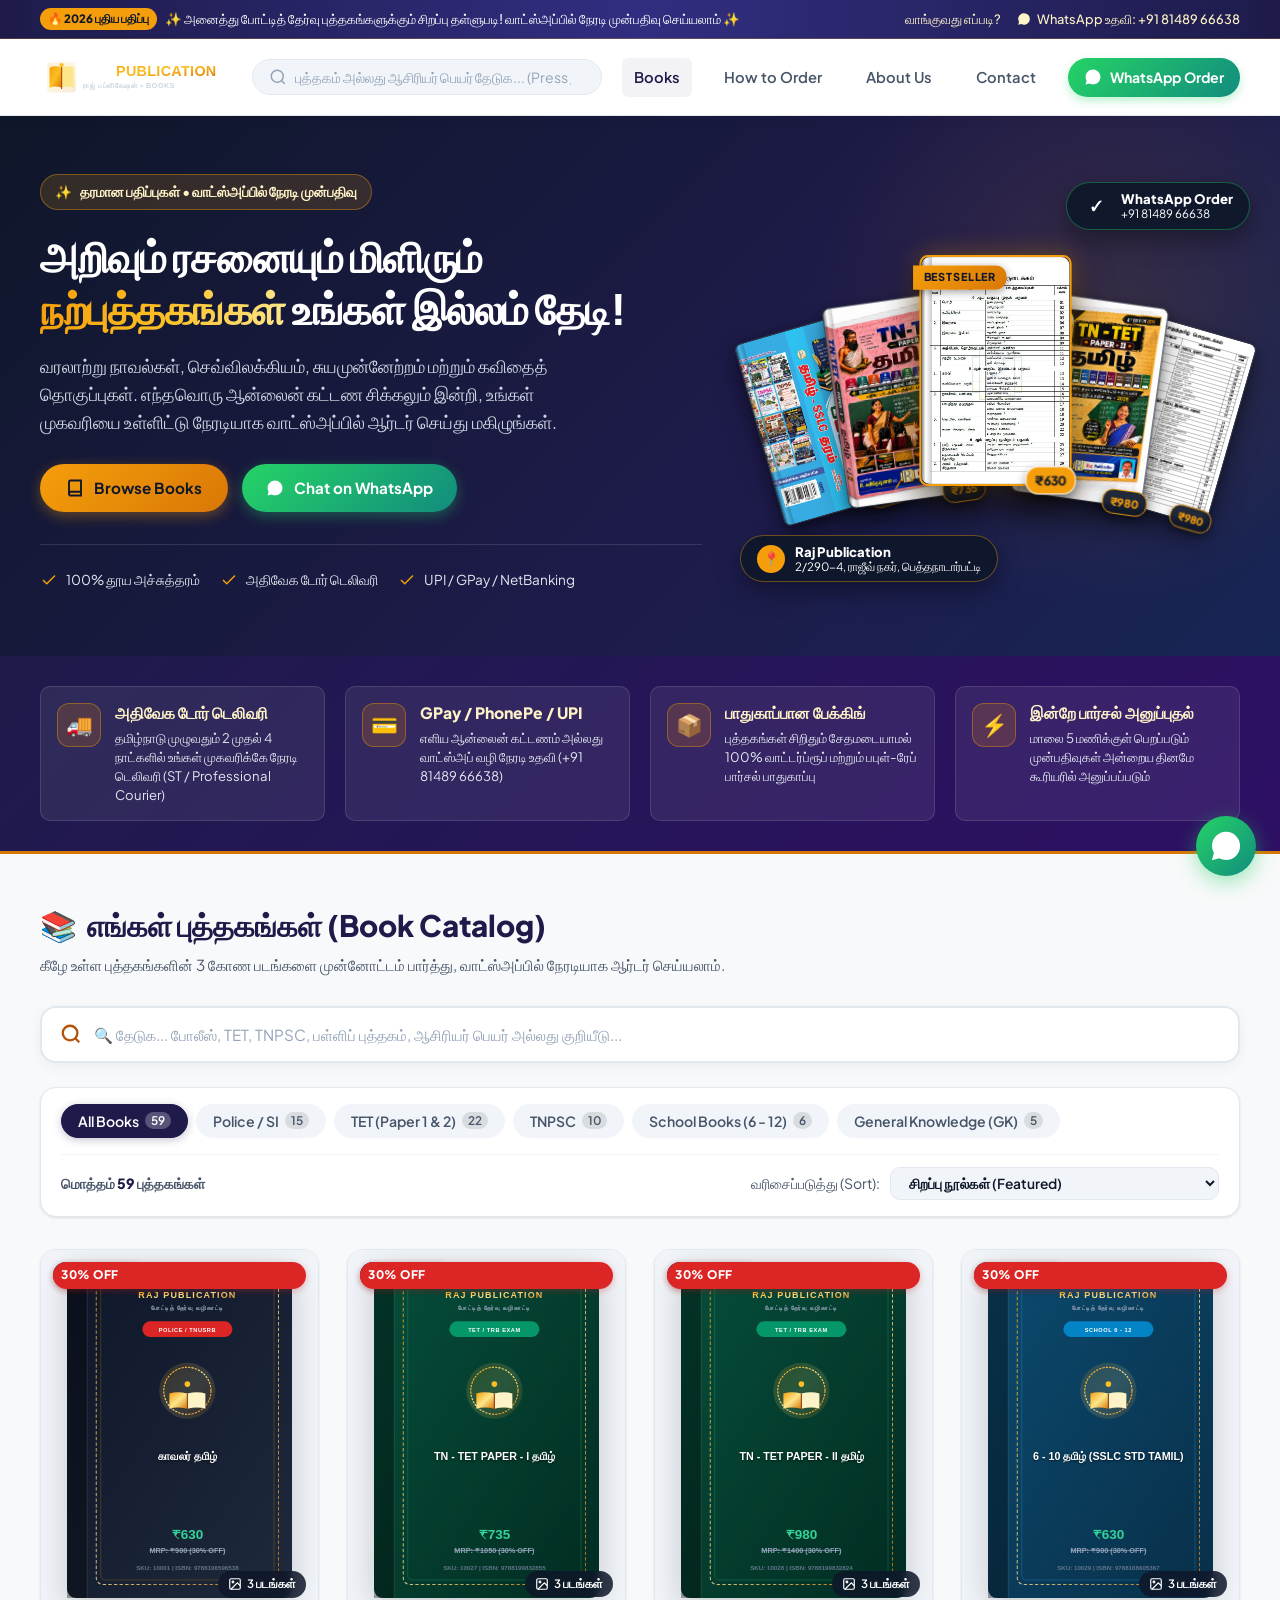
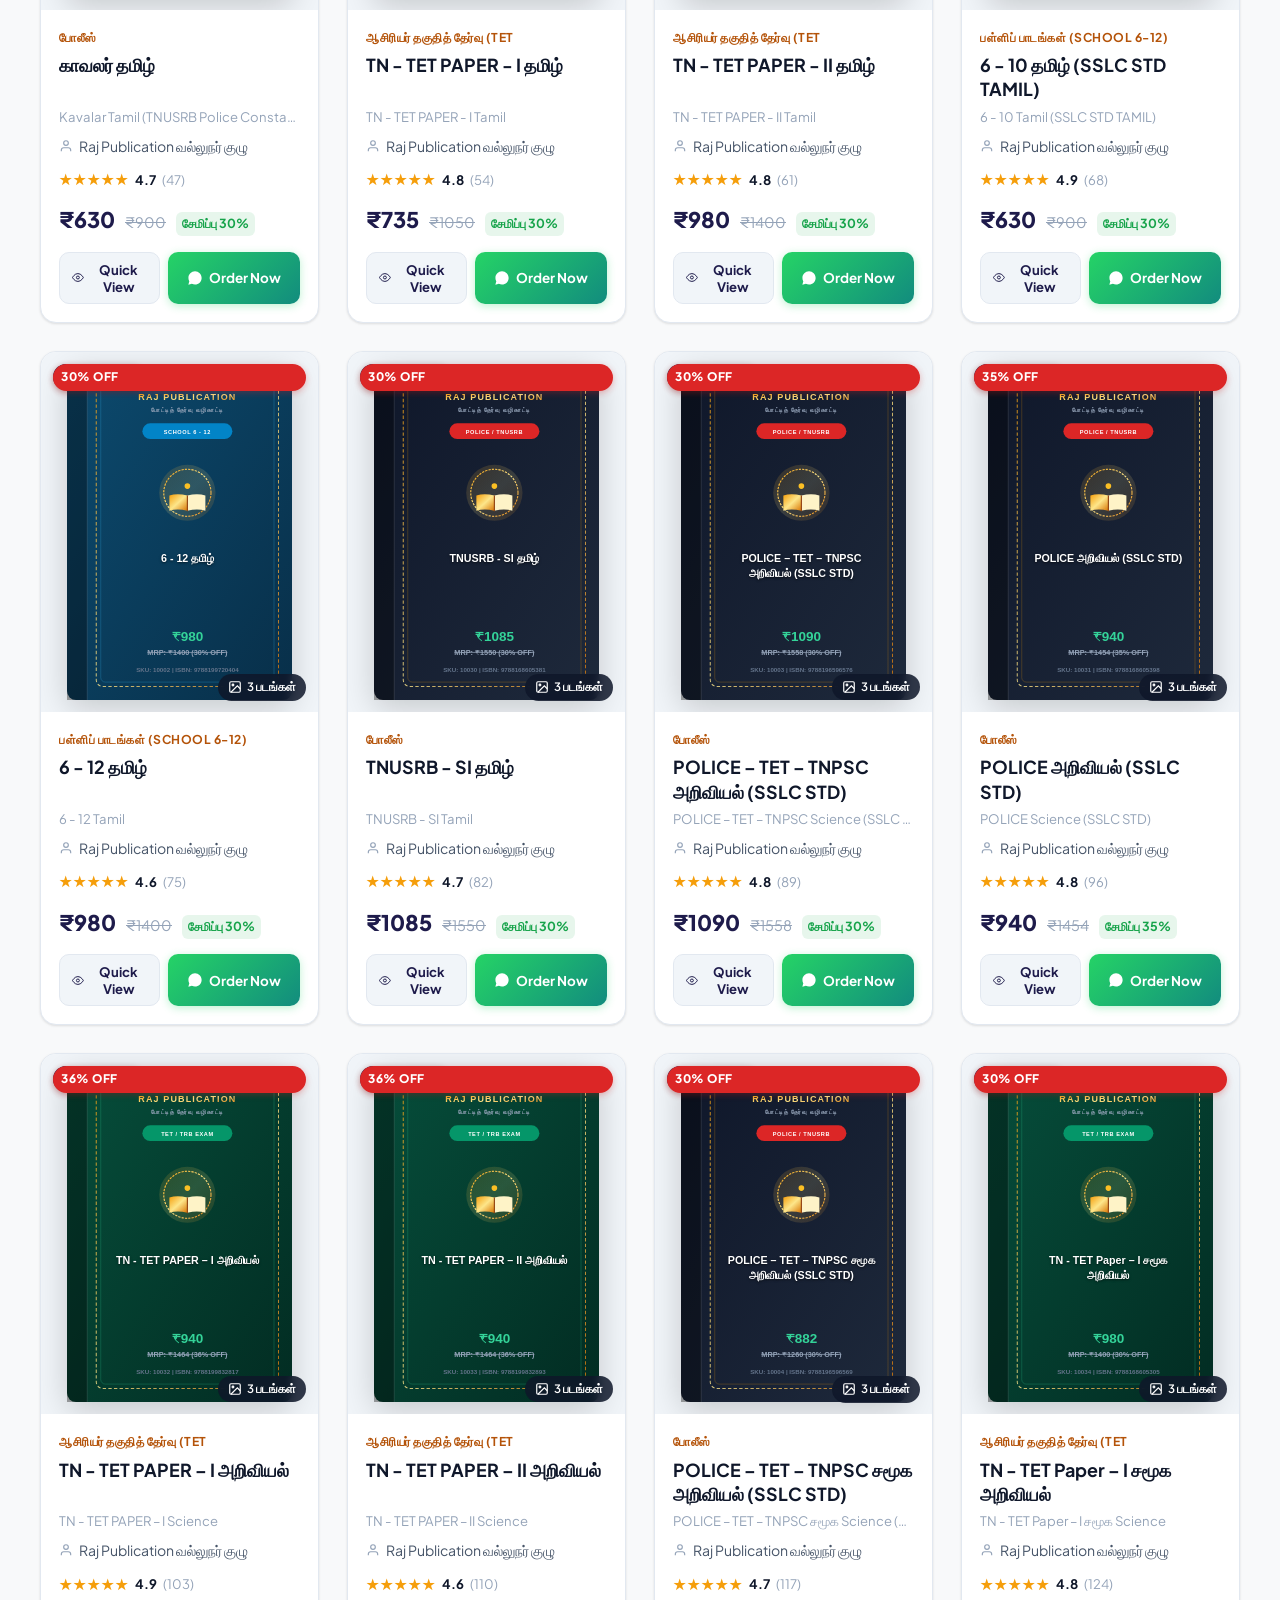
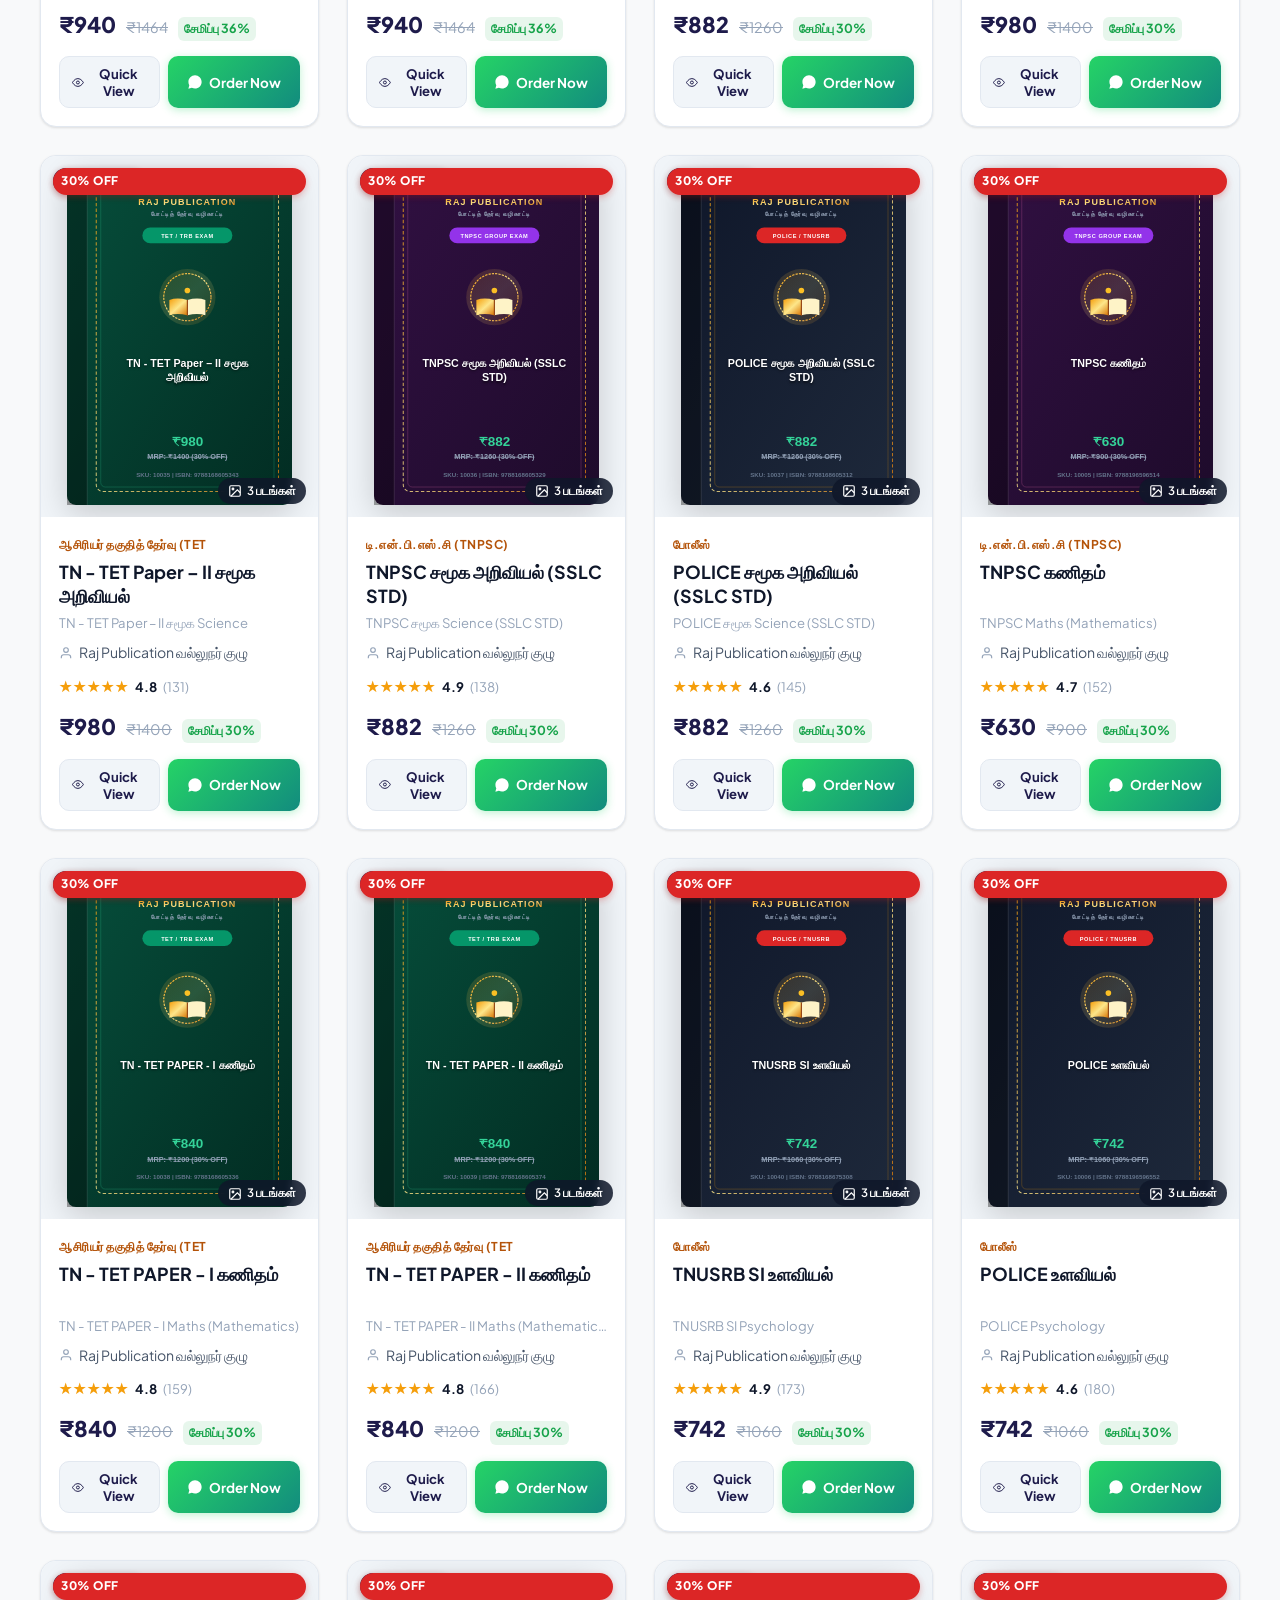
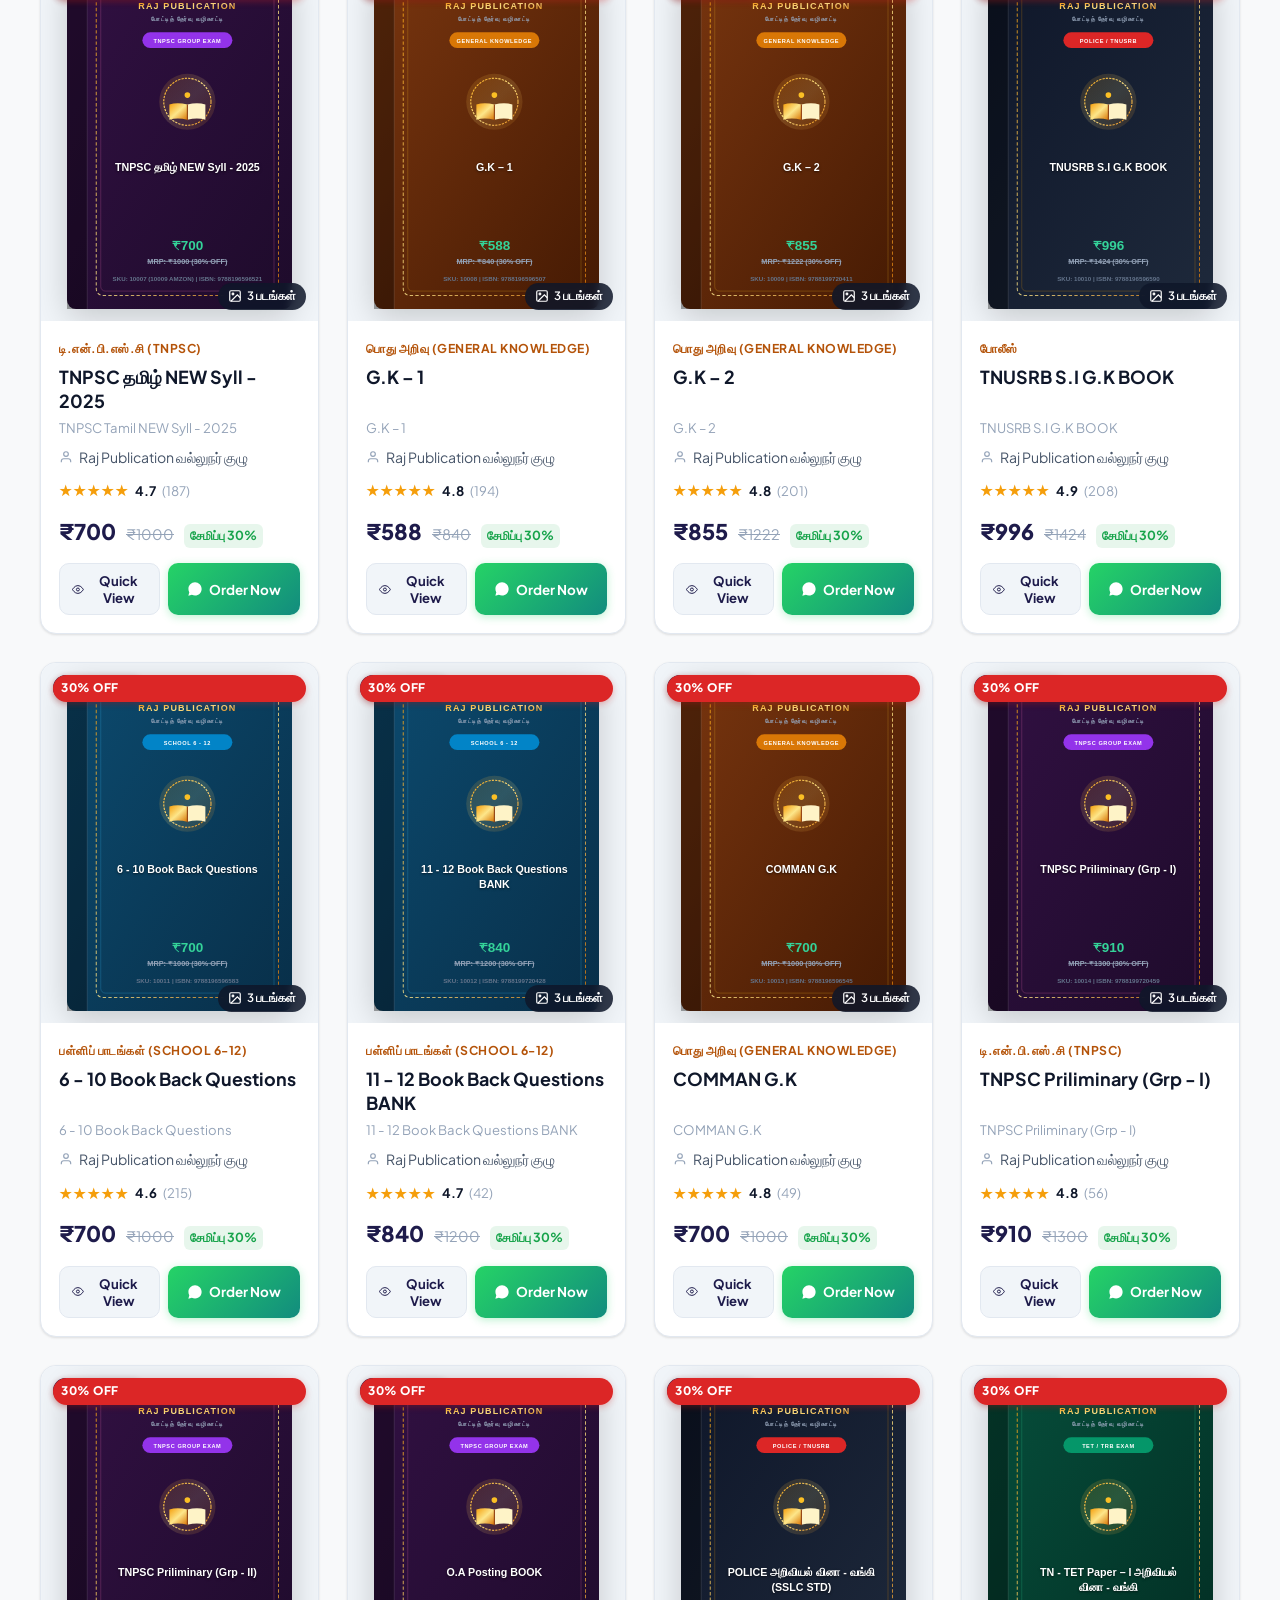
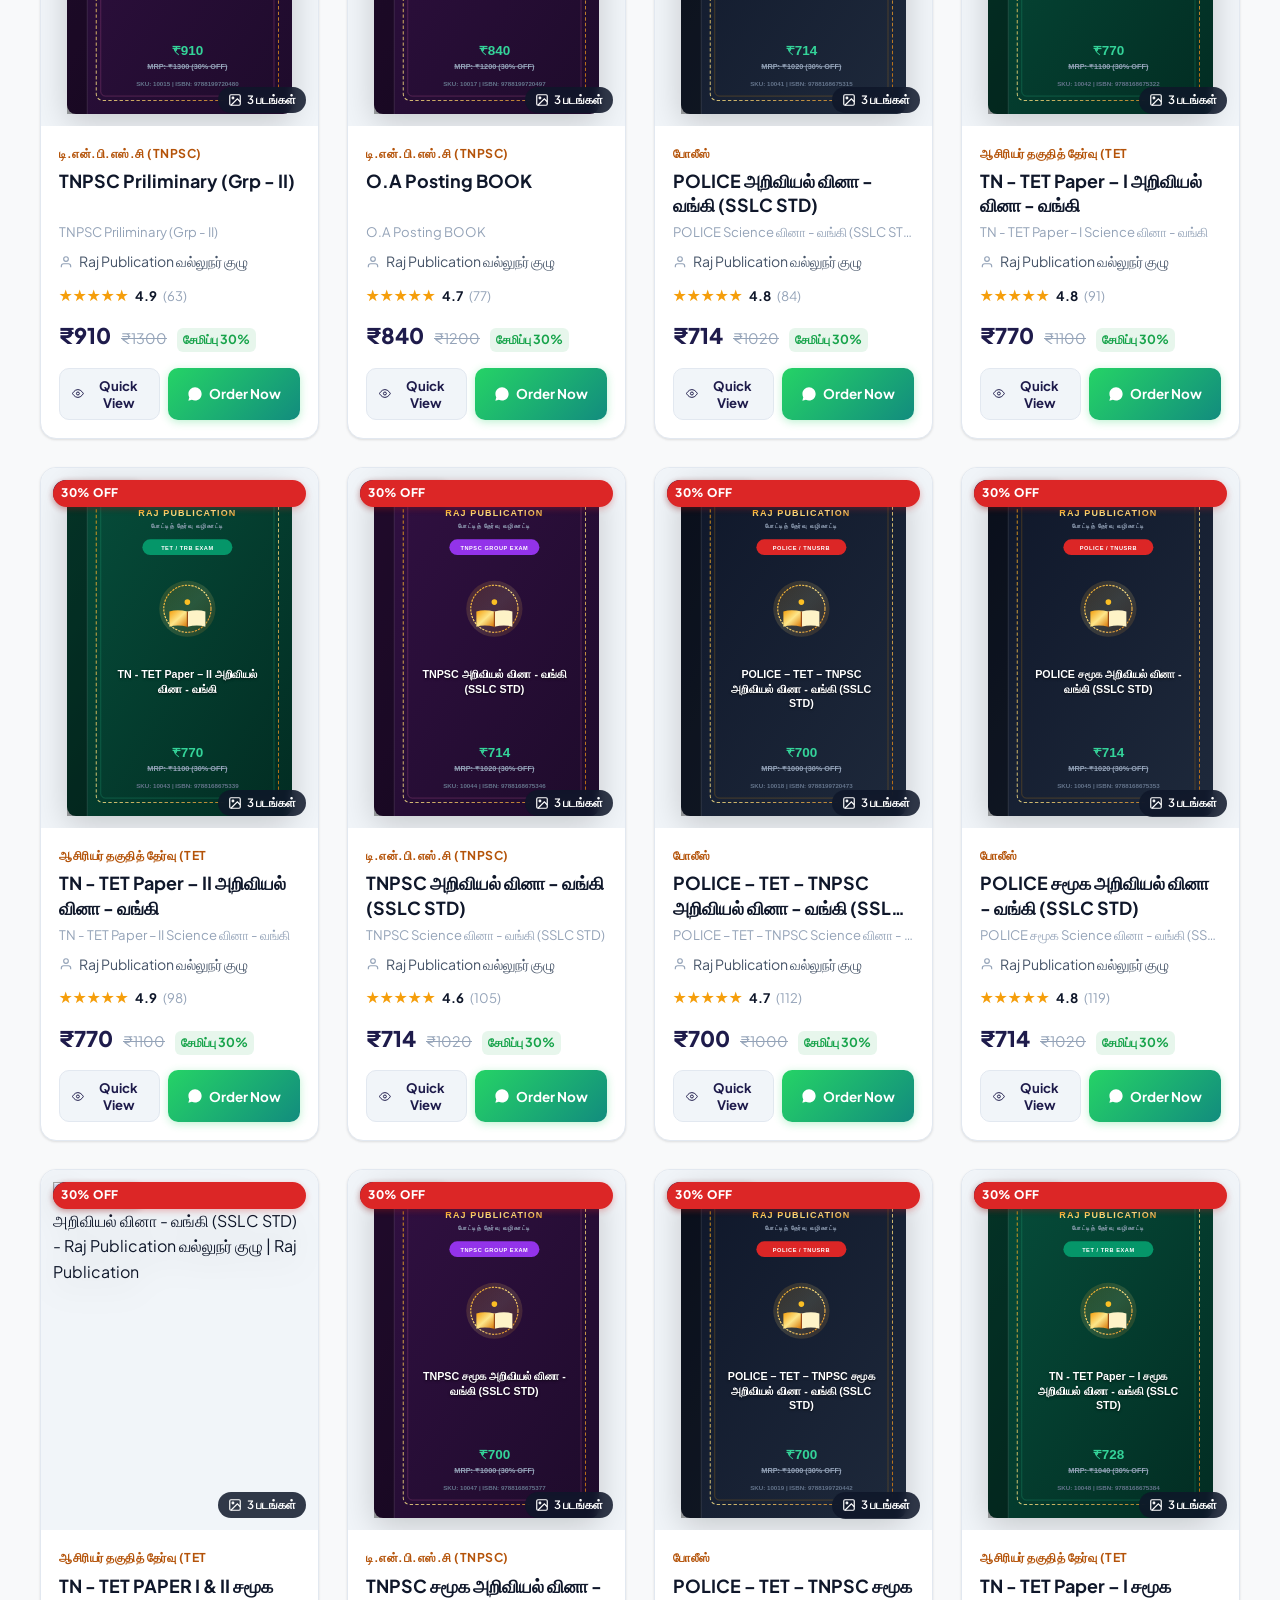
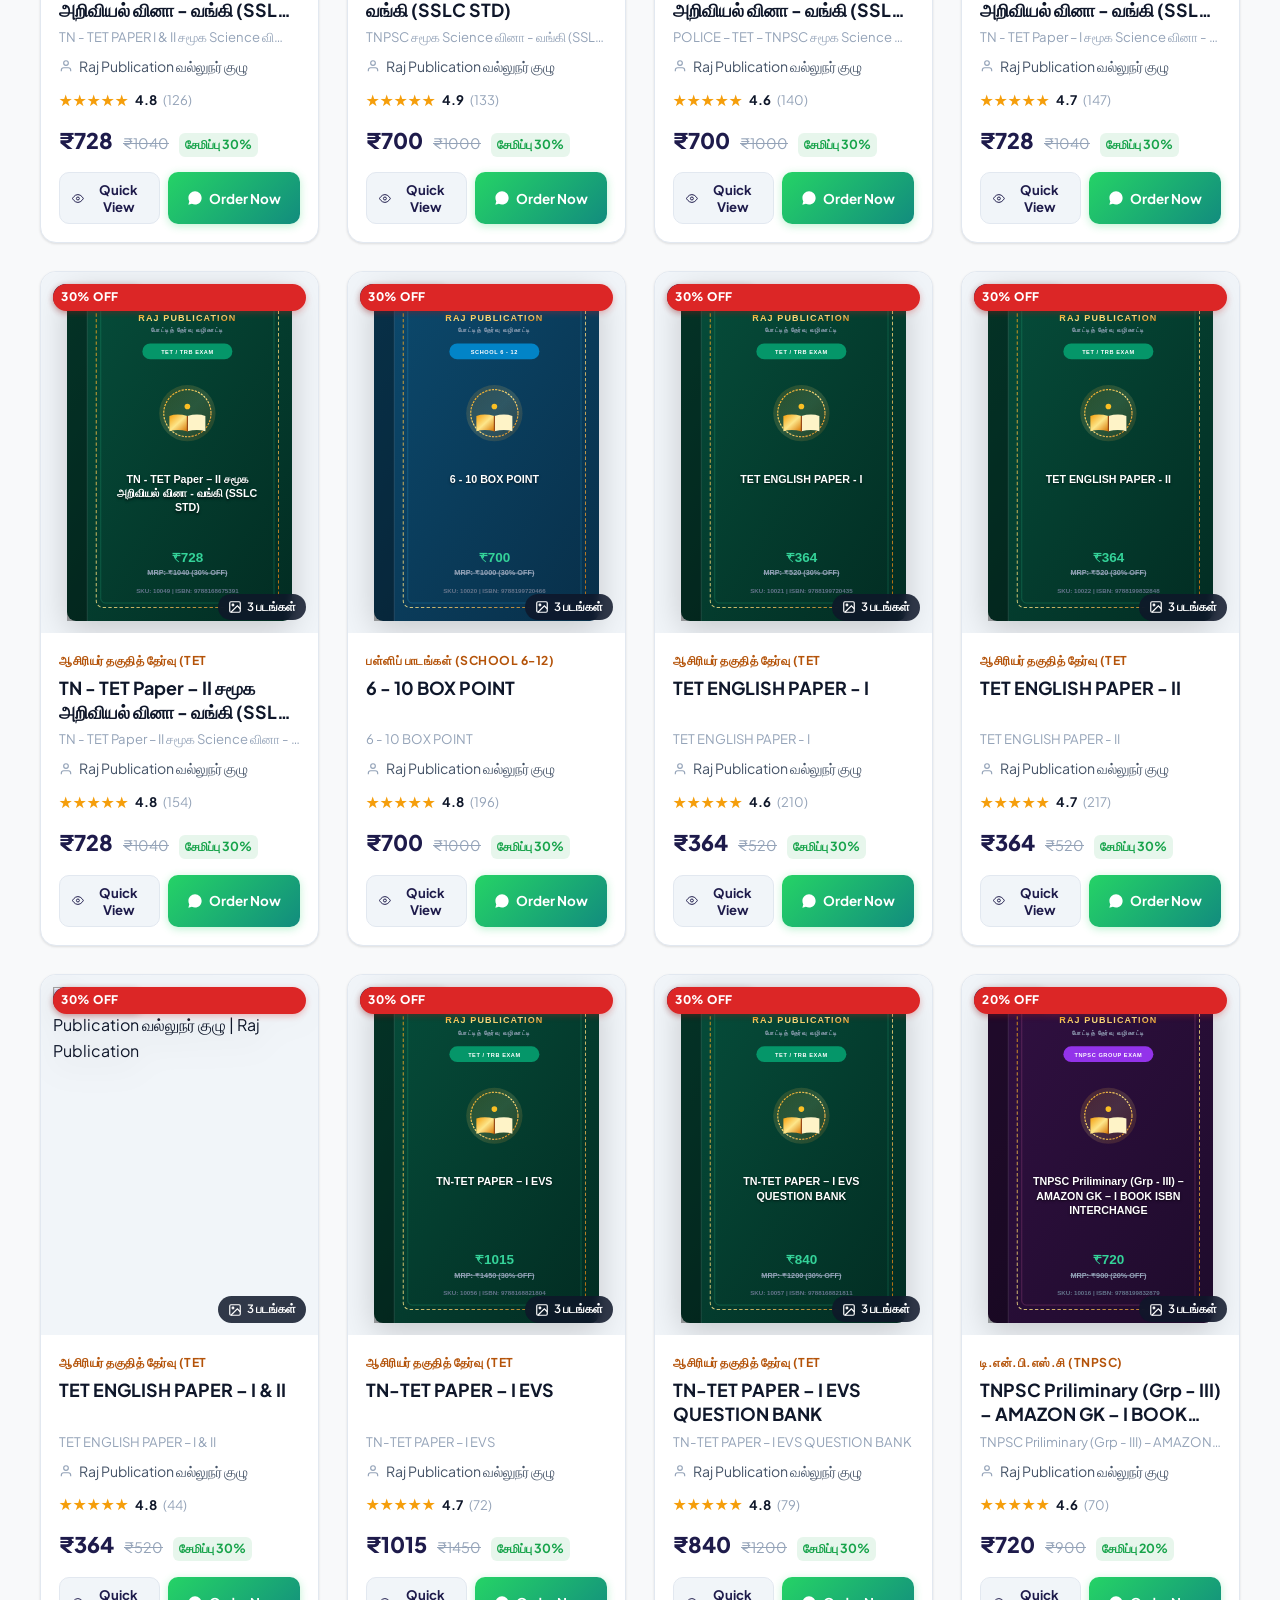
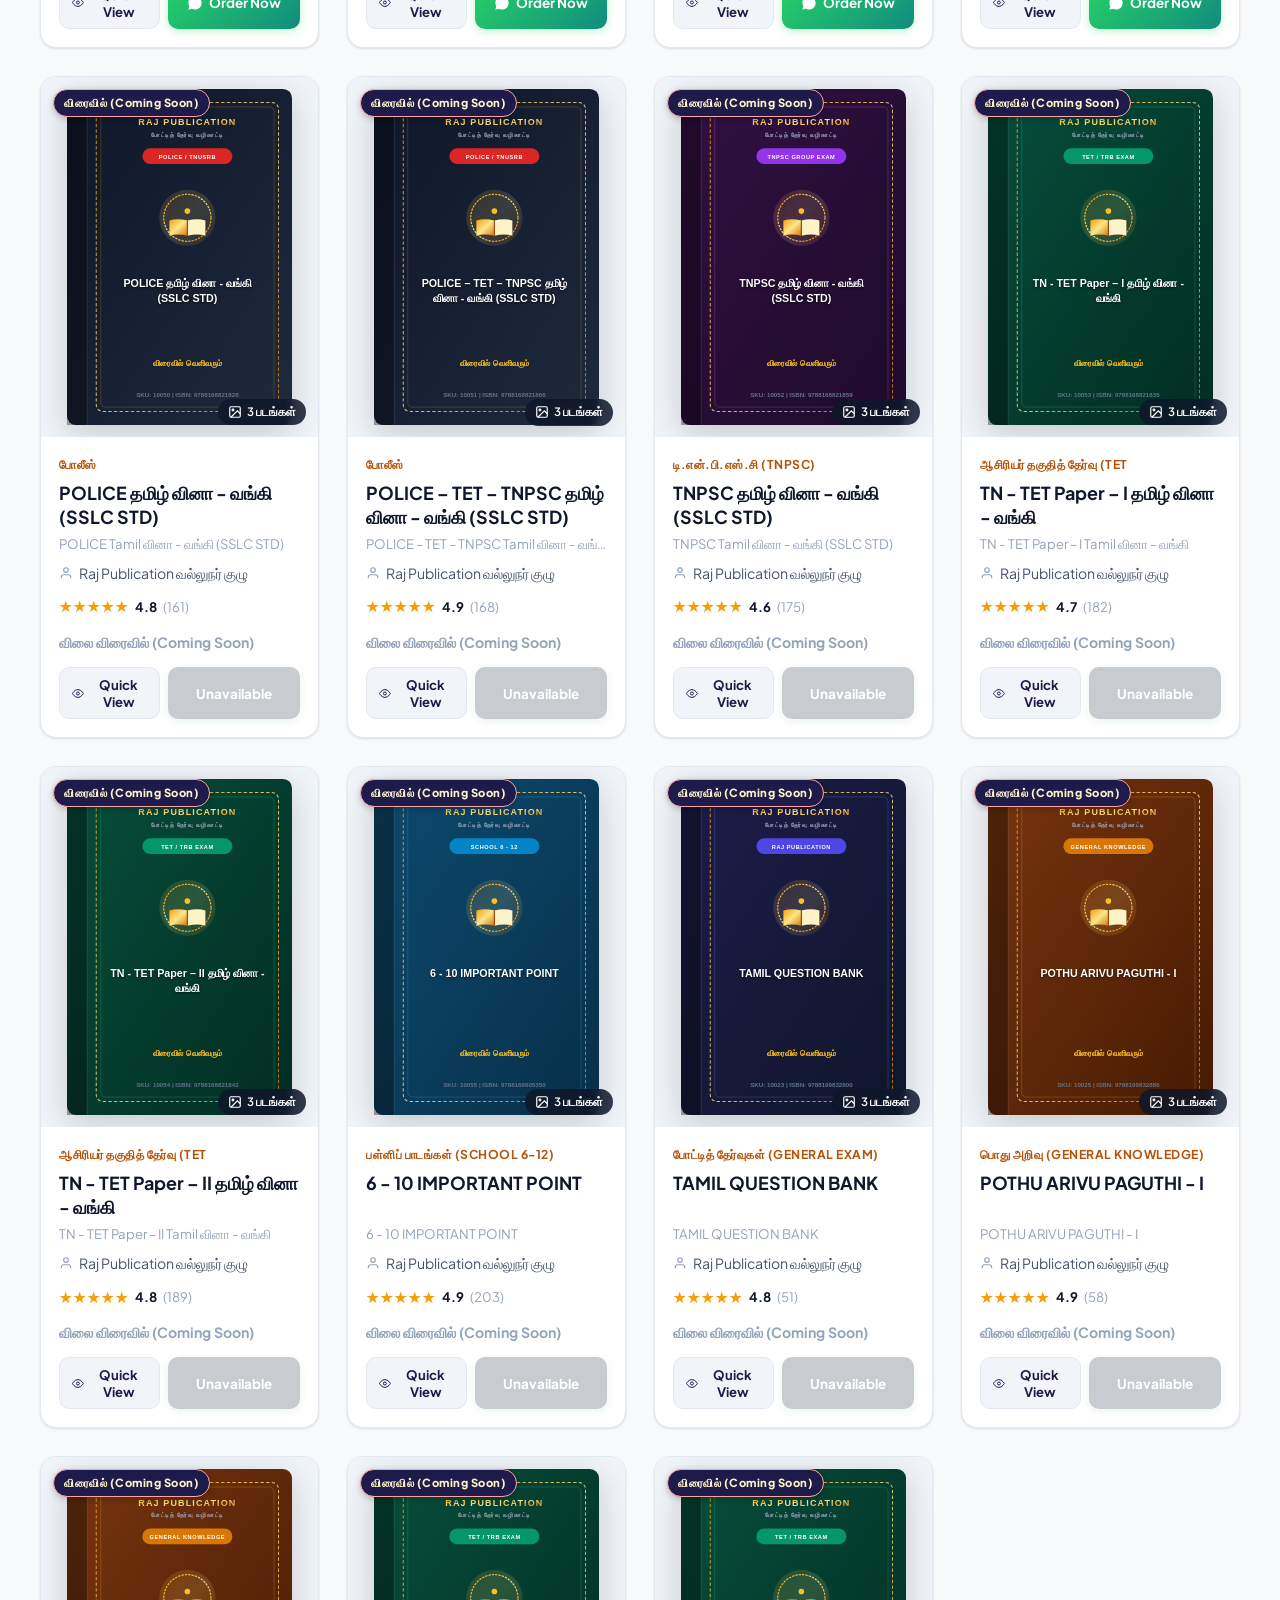
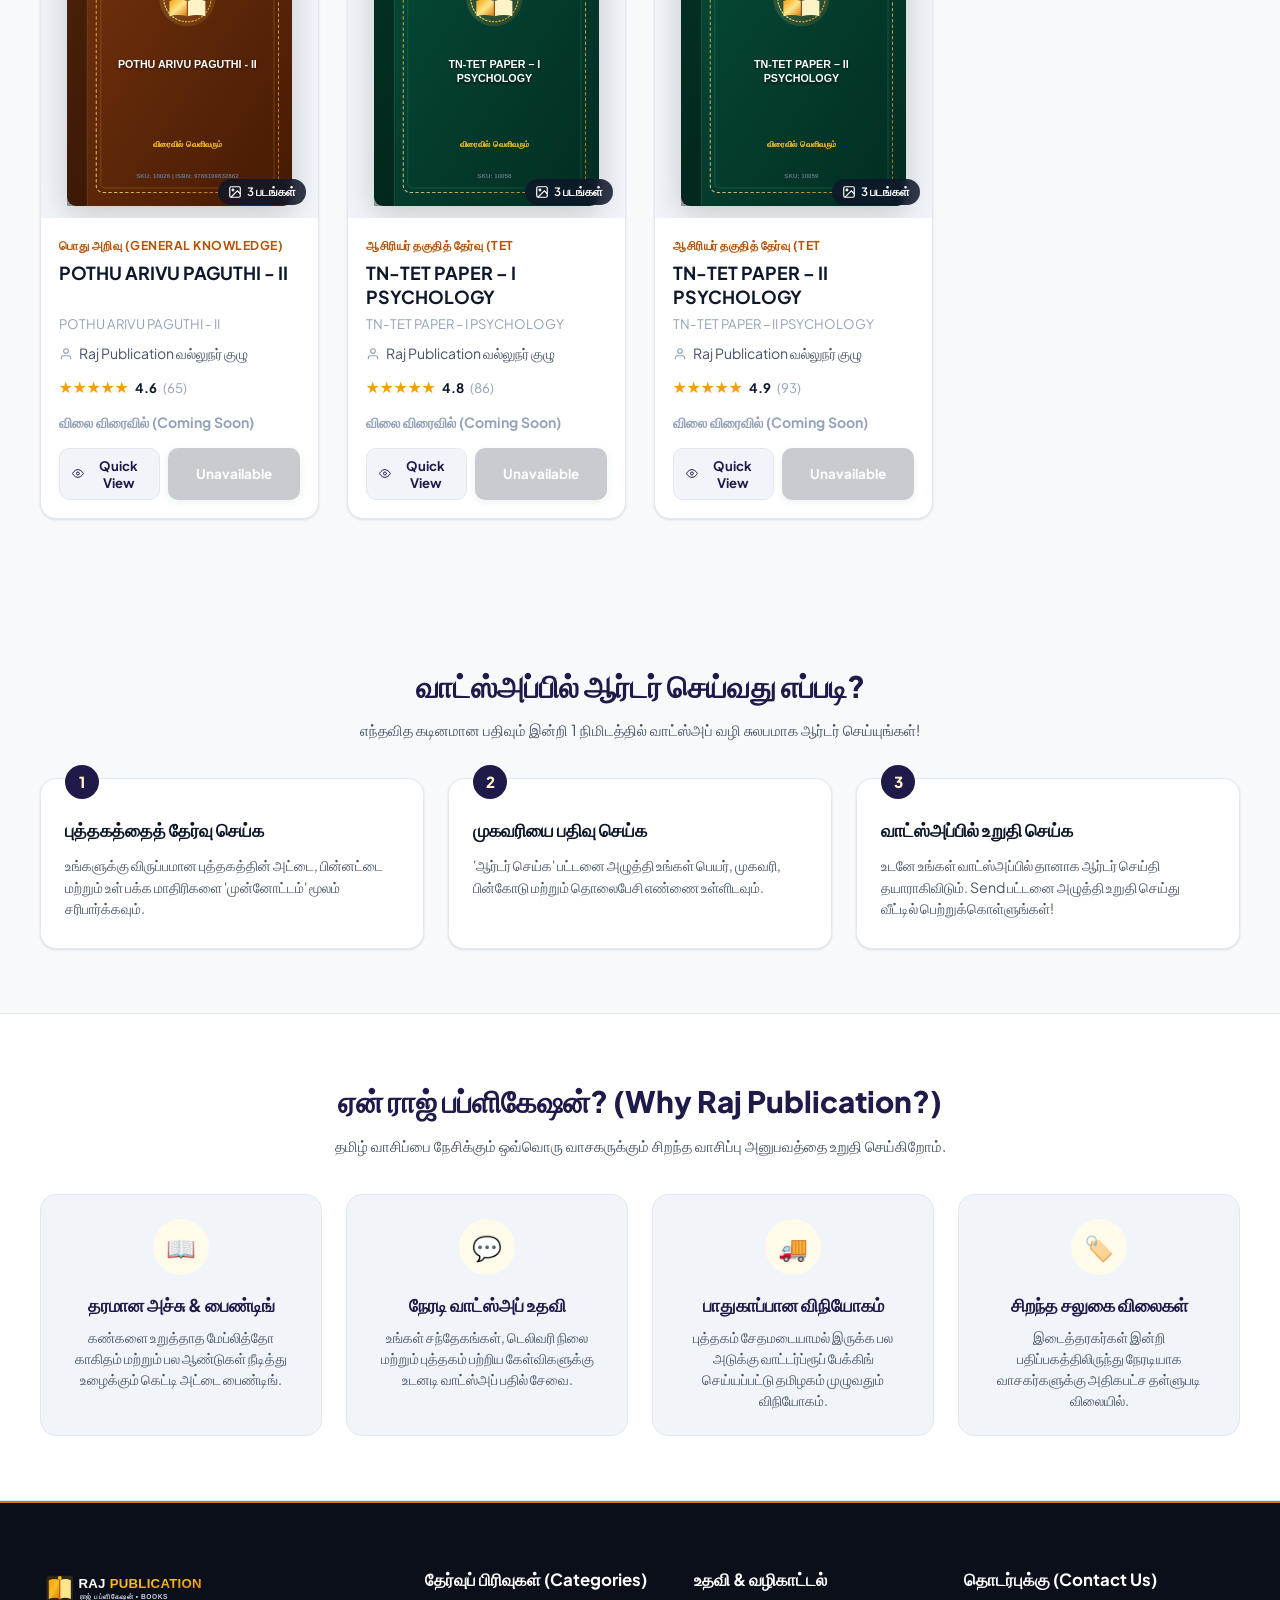
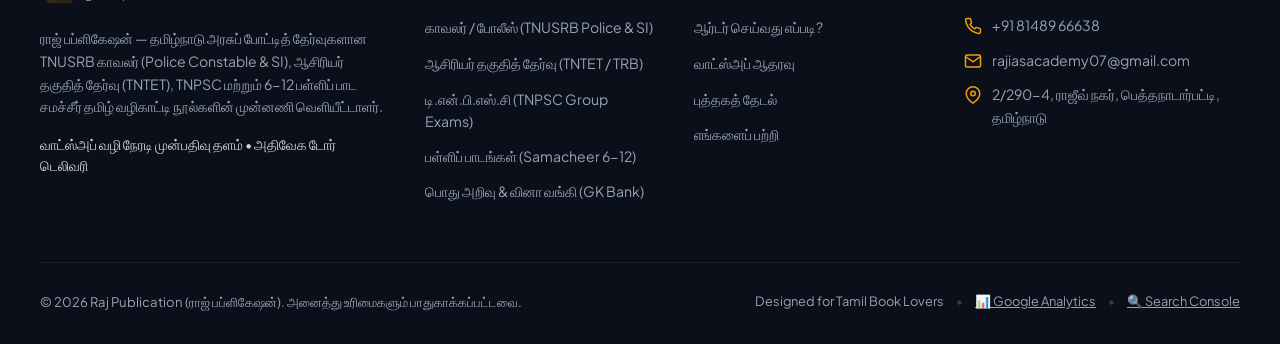
==== commit e7a3cbe0: "Add 1-click Google Analytics and Search Console dashboard links in footer" ====
--- a/index.html
+++ b/index.html
@@ -165,6 +165,7 @@
   }
   </script>
 
+  <!-- Schema.org ItemList for Google Carousel & Search Ranking -->
   <!-- Schema.org ItemList for Google Carousel & Search Ranking -->
   <!-- Schema.org ItemList for Google Carousel & Search Ranking -->
   <!-- Schema.org ItemList for Google Carousel & Search Ranking -->
@@ -1487,8 +1488,12 @@
         <div>
           &copy; 2026 Raj Publication (ராஜ் பப்ளிகேஷன்). அனைத்து உரிமைகளும் பாதுகாக்கப்பட்டவை.
         </div>
-        <div>
-          Designed for Tamil Book Lovers • Hosted on GitHub Pages
+        <div style="display:flex;align-items:center;gap:12px;font-size:0.8rem;flex-wrap:wrap;">
+          <span>Designed for Tamil Book Lovers</span>
+          <span style="opacity:0.3;">•</span>
+          <a href="https://analytics.google.com/" target="_blank" rel="noopener" style="color:#94A3B8;text-decoration:underline;" title="View Google Analytics Dashboard">📊 Google Analytics</a>
+          <span style="opacity:0.3;">•</span>
+          <a href="https://search.google.com/search-console?resource_id=https%3A%2F%2Frajpublication.com%2F" target="_blank" rel="noopener" style="color:#94A3B8;text-decoration:underline;" title="View Search Console Reports">🔍 Search Console</a>
         </div>
       </div>
     </div>
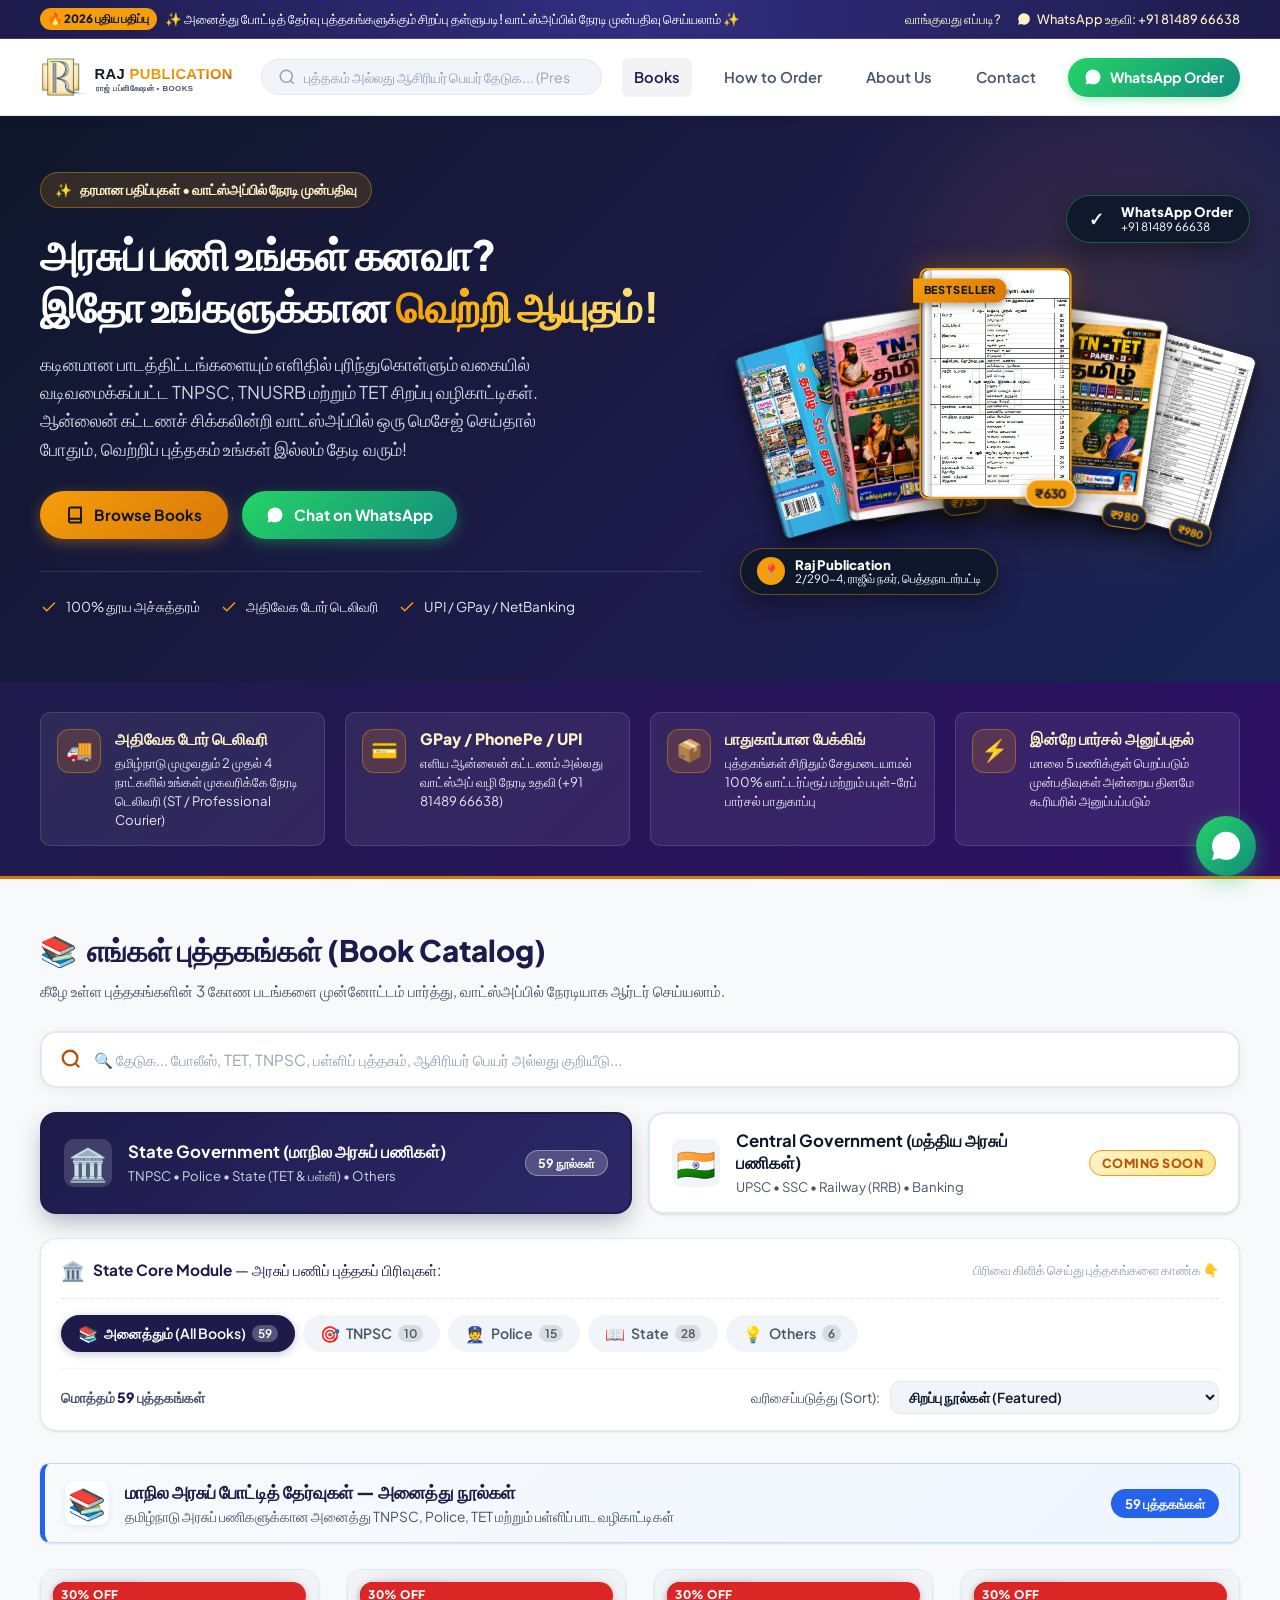
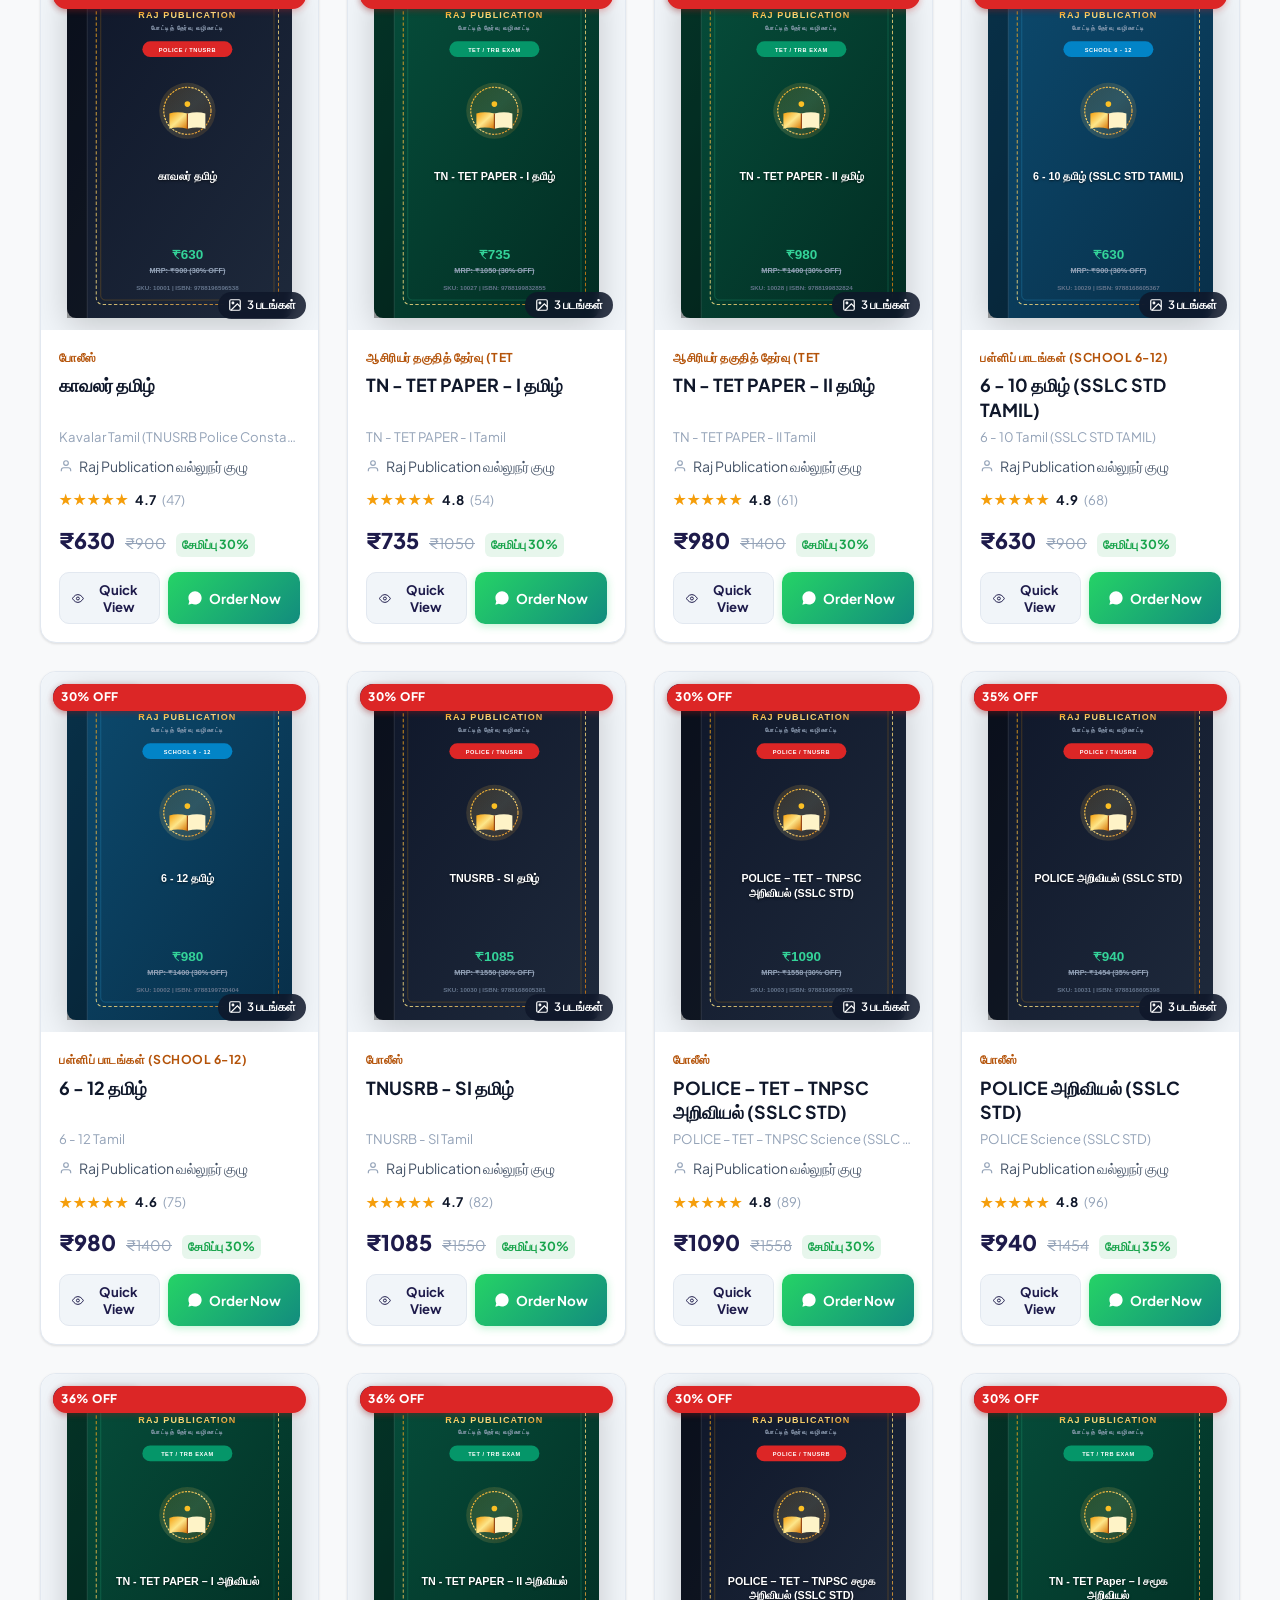
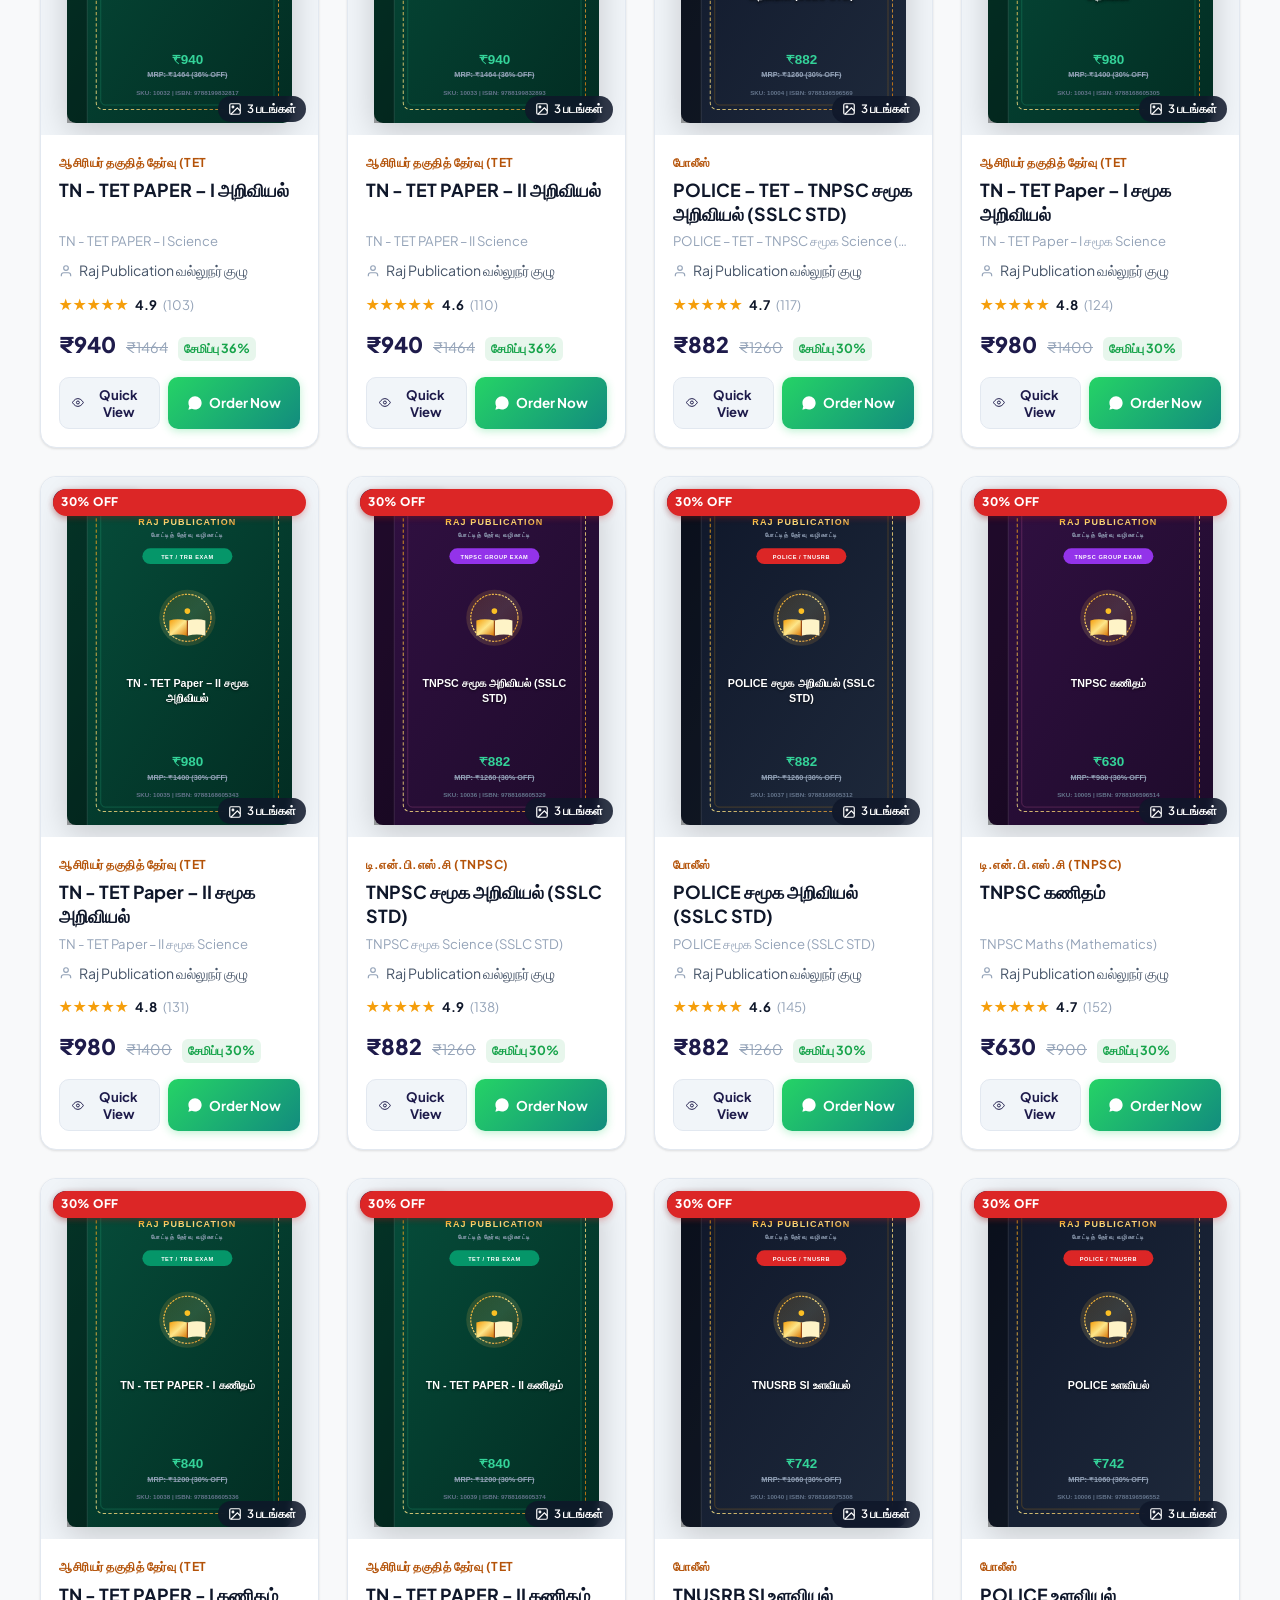
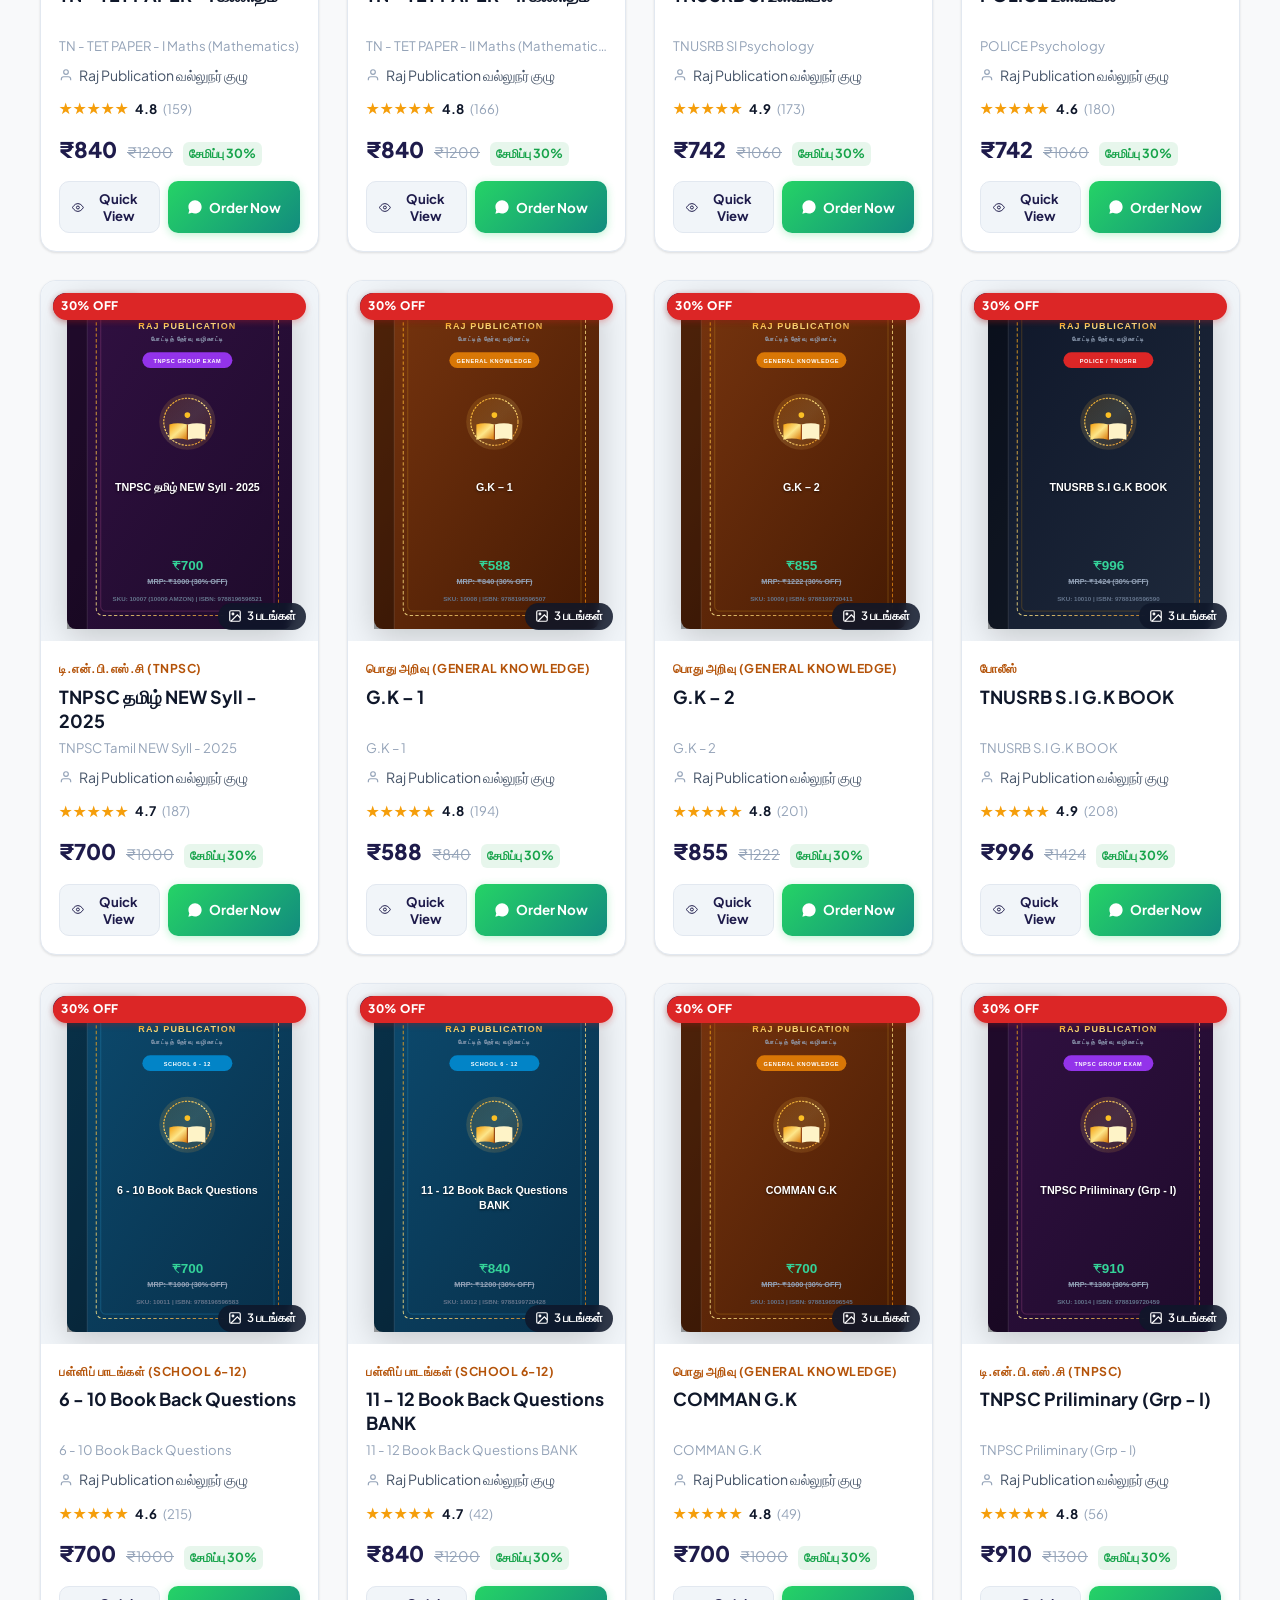
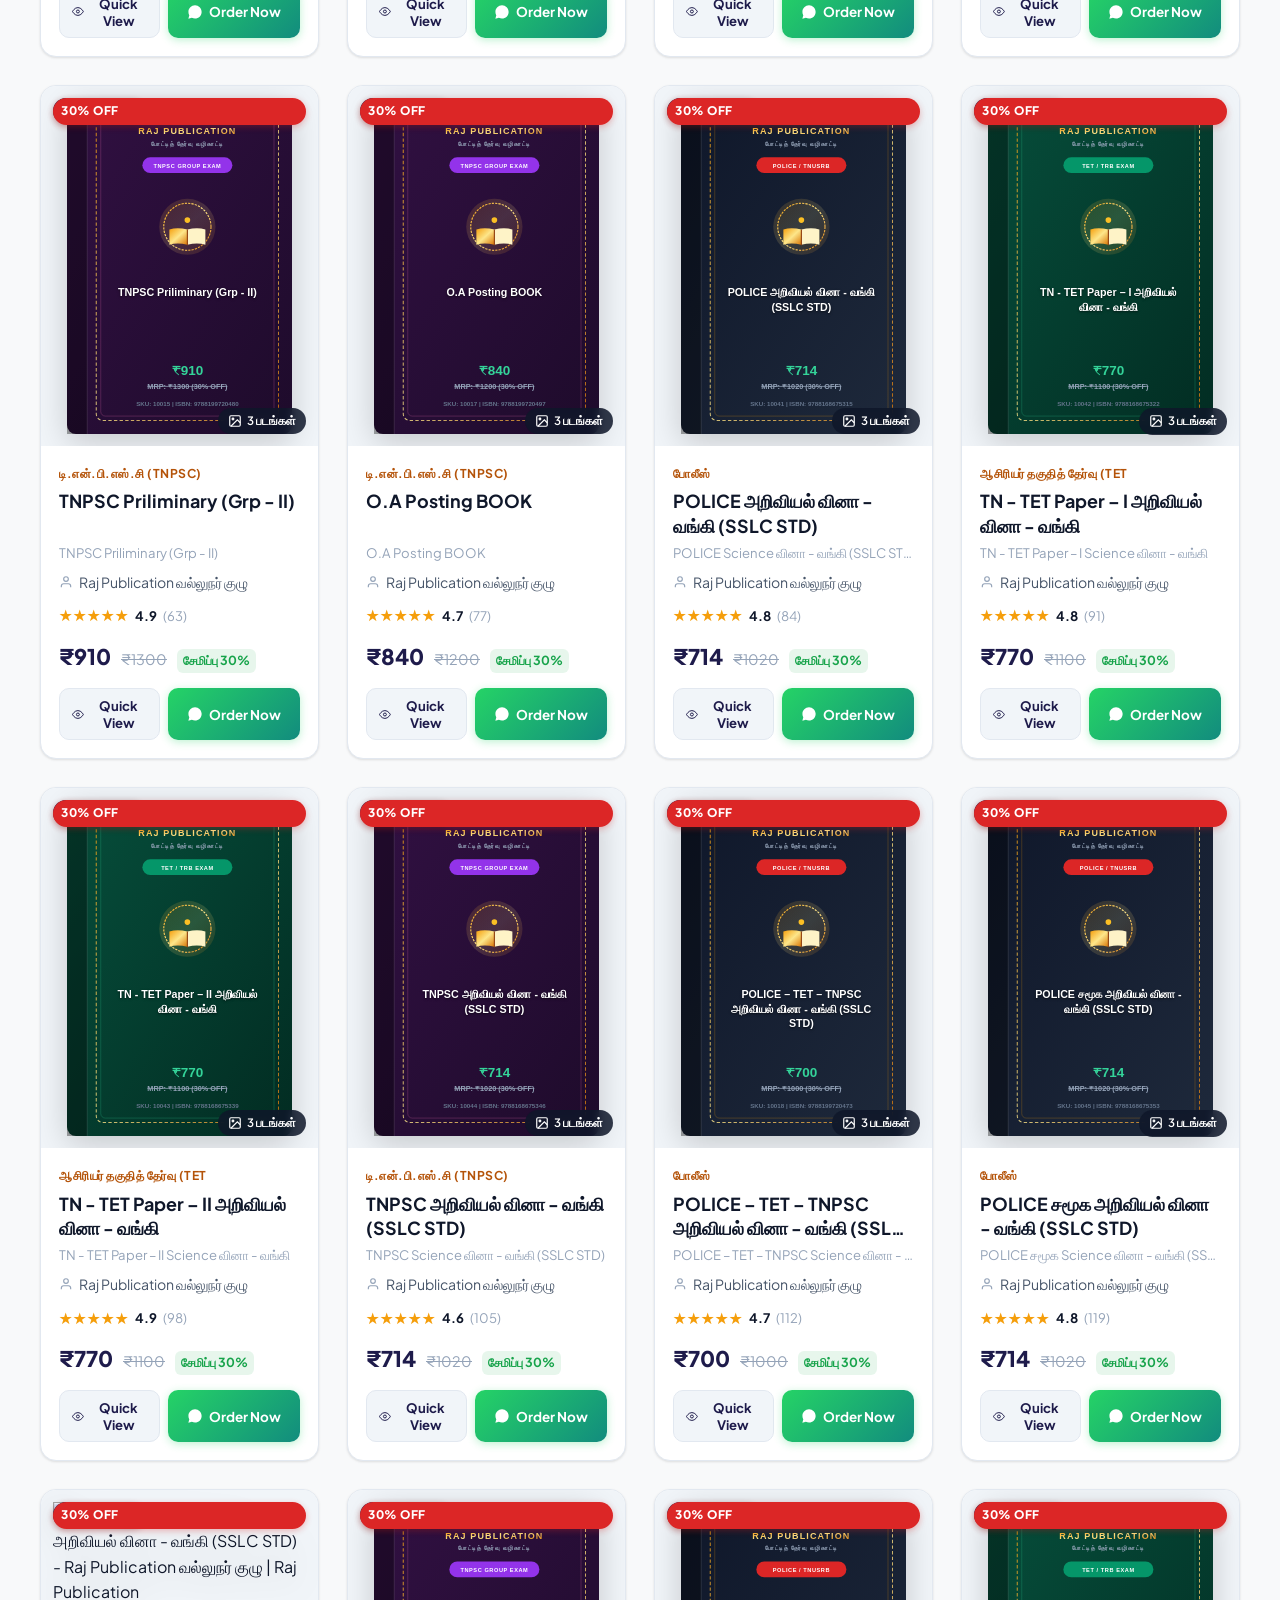
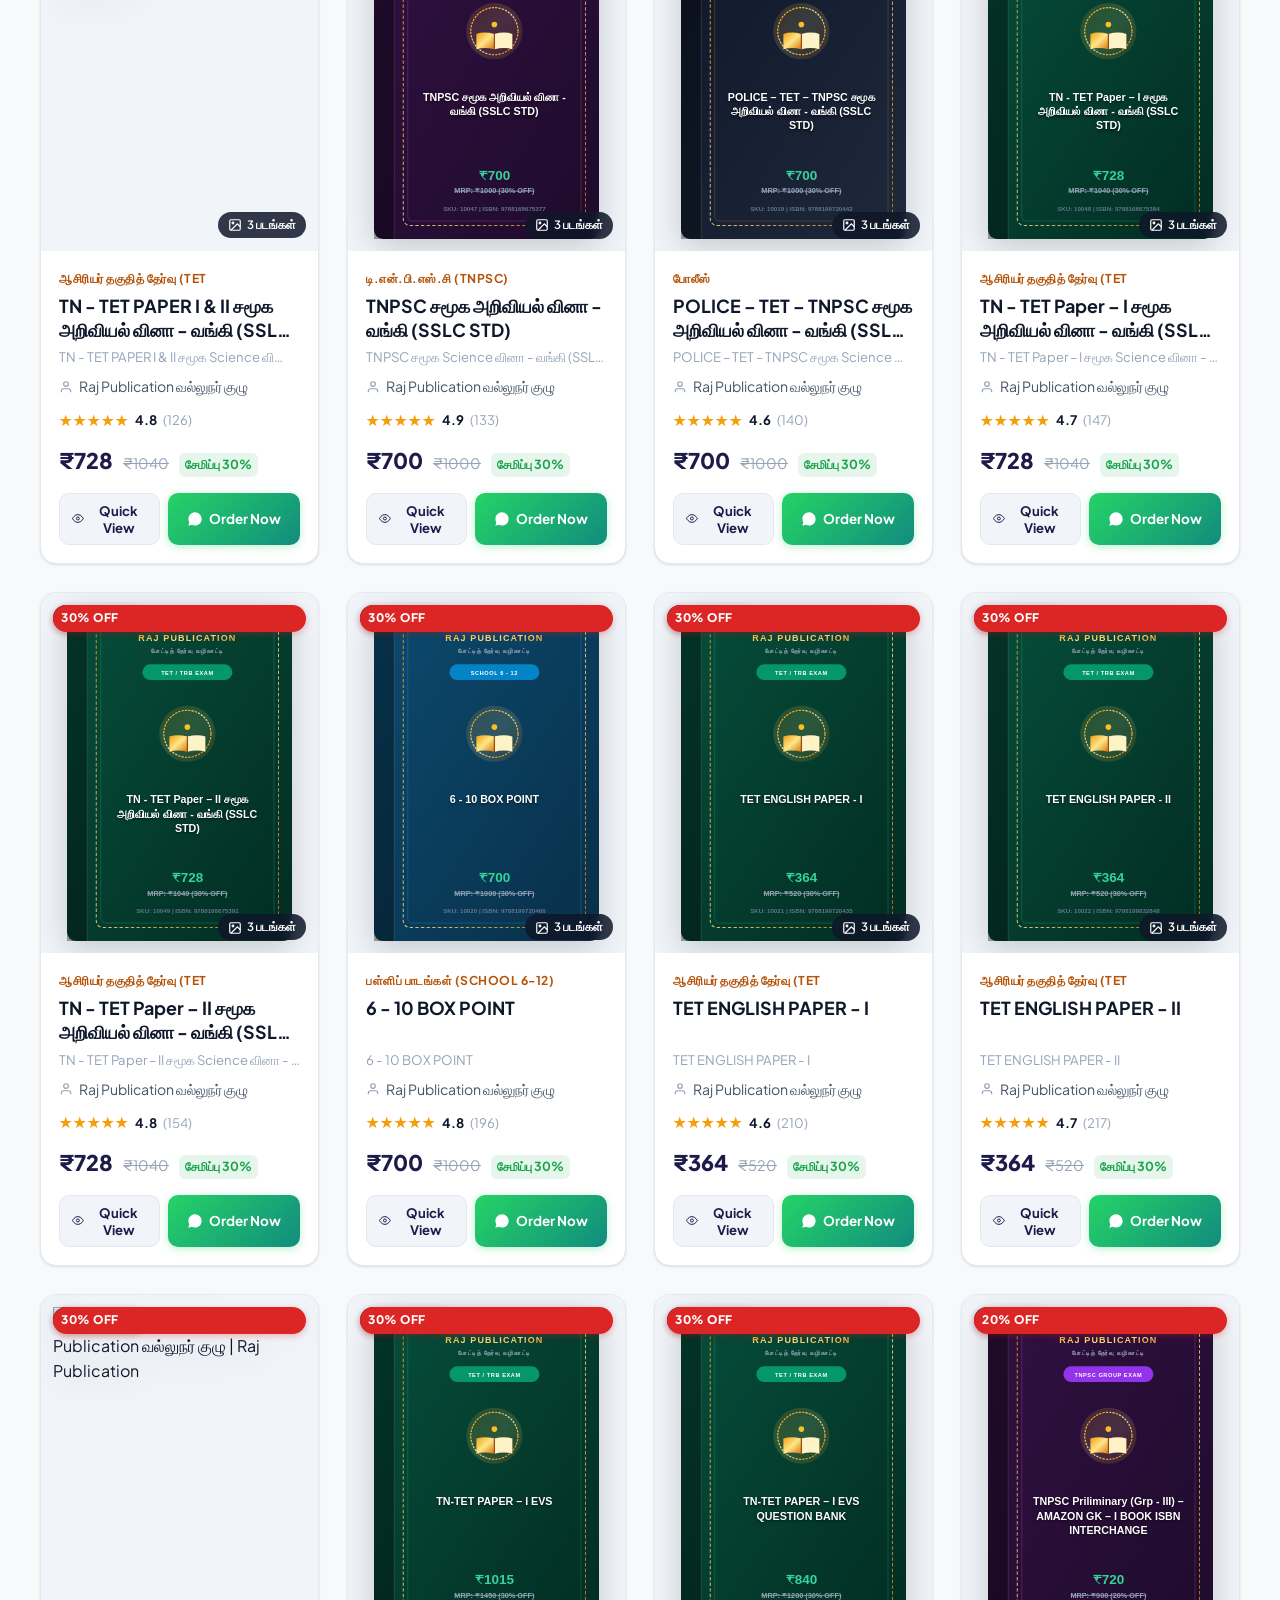
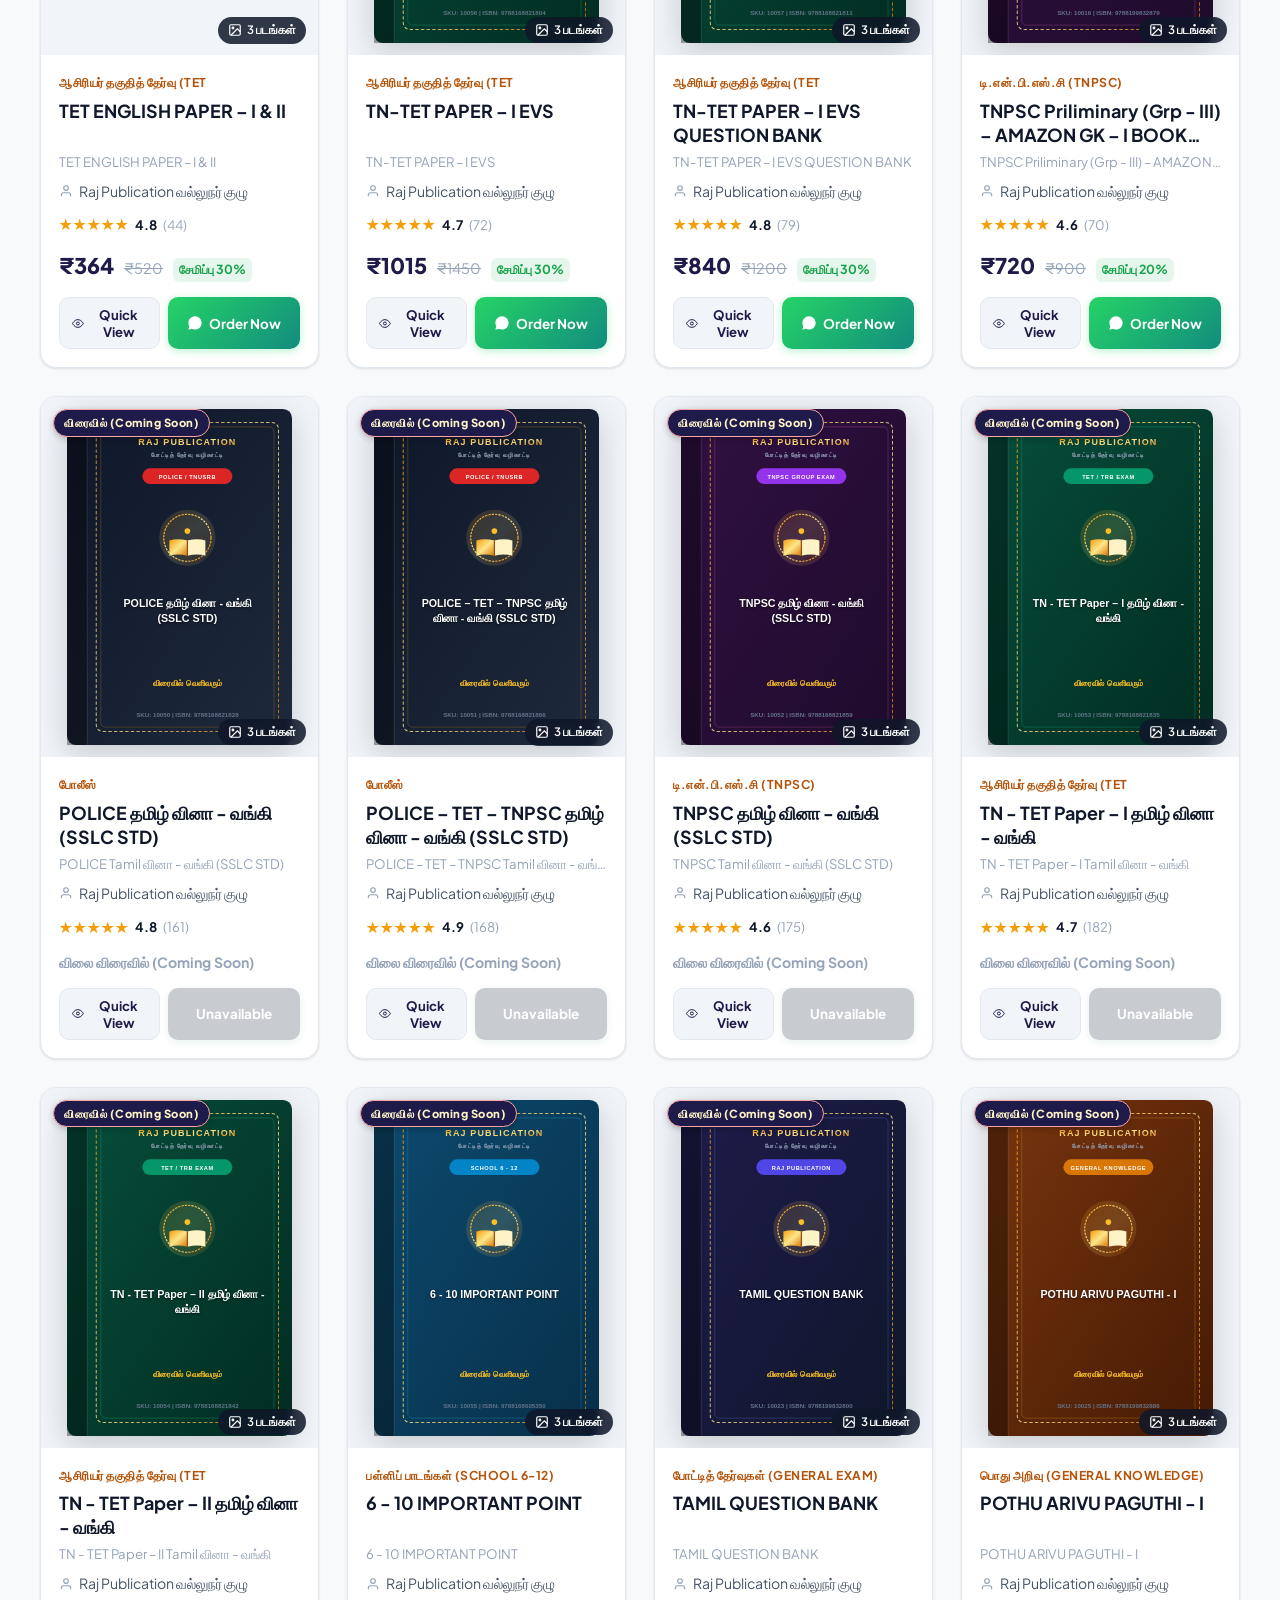
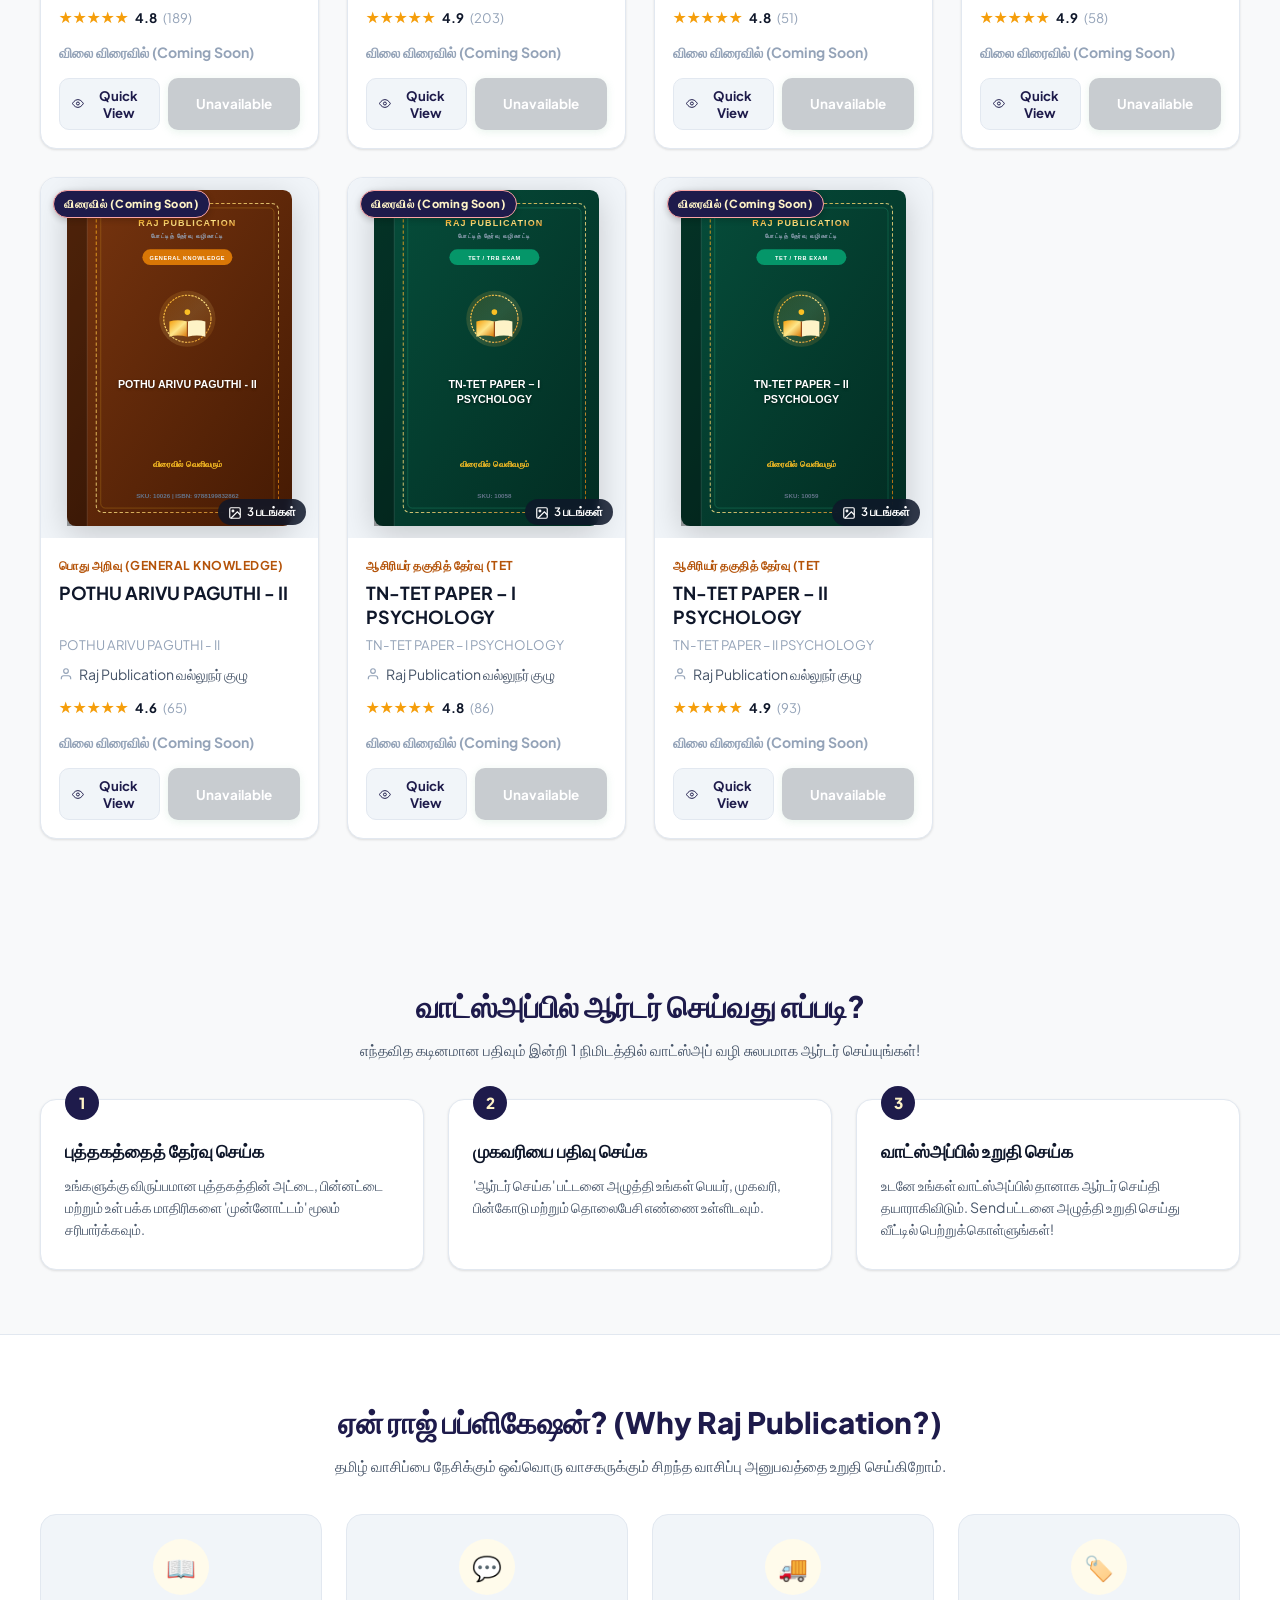
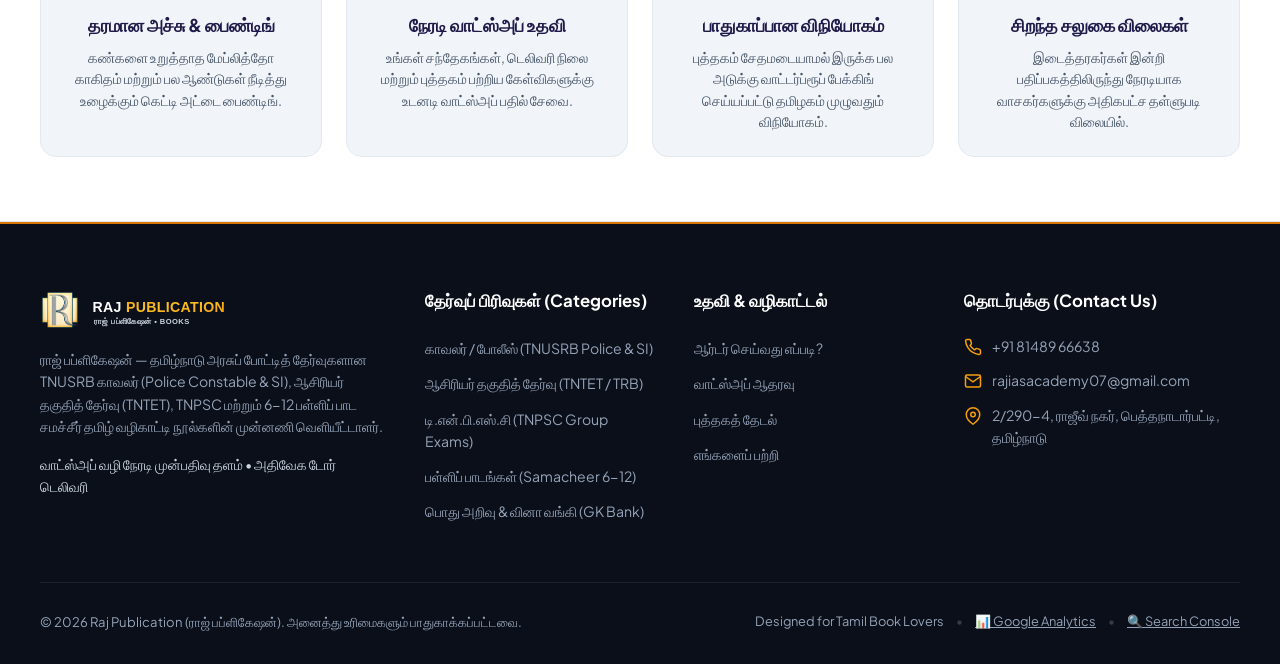
==== commit 9e809605: "Add State & Central Govt exam modules, category navigation, coming soon section, and branding update" ====
--- a/index.html
+++ b/index.html
@@ -1007,8 +1007,47 @@
   ]
 }
   </script>
-</head>
-<body>
+<body class="preloader-active">
+
+  <!-- Initial Page Preloader with Circular Spinner around Logo -->
+  <div id="site-preloader" class="site-preloader" aria-label="Loading Raj Publication" role="status">
+    <div class="preloader-content">
+      <div class="preloader-logo-ring-wrap">
+        <!-- Circular Animated Spinner Ring -->
+        <svg class="preloader-ring-svg" viewBox="0 0 160 160" width="160" height="160" aria-hidden="true">
+          <defs>
+            <linearGradient id="preloaderGoldGrad" x1="0%" y1="0%" x2="100%" y2="100%">
+              <stop offset="0%" stop-color="#F59E0B" />
+              <stop offset="50%" stop-color="#FDE047" />
+              <stop offset="100%" stop-color="#D97706" />
+            </linearGradient>
+          </defs>
+          <circle class="ring-bg" cx="80" cy="80" r="70" fill="none" />
+          <circle class="ring-spinner" cx="80" cy="80" r="70" fill="none" />
+        </svg>
+
+        <!-- Pulsing Aura Halo -->
+        <div class="preloader-halo"></div>
+
+        <!-- Centered Logo Badge -->
+        <div class="preloader-logo-badge">
+          <img src="assets/images/logo-mark.png" alt="Raj Publication Logo" class="preloader-logo-img" width="68" height="56">
+        </div>
+      </div>
+
+      <!-- Brand Info & Loading Indicators -->
+      <div class="preloader-text-group">
+        <div class="preloader-brand-title">RAJ <span>PUBLICATION</span></div>
+        <div class="preloader-brand-sub">ராஜ் பப்ளிகேஷன் • BOOKS</div>
+        
+        <!-- Shimmer Progress Bar -->
+        <div class="preloader-bar-wrap">
+          <div class="preloader-bar-fill"></div>
+        </div>
+        <div class="preloader-status-text">புத்தகங்கள் தயாராகின்றன...</div>
+      </div>
+    </div>
+  </div>
 
   <!-- Top Announcement Bar -->
   <aside class="announcement-bar" aria-label="அறிவிப்பு">
@@ -1083,12 +1122,11 @@
             <span>தரமான பதிப்புகள் • வாட்ஸ்அப்பில் நேரடி முன்பதிவு</span>
           </div>
           <h1 id="hero-title" class="hero-title">
-            அறிவும் ரசனையும் மிளிரும் <br>
-            <span class="highlight">நற்புத்தகங்கள்</span> உங்கள் இல்லம் தேடி!
+            அரசுப் பணி உங்கள் கனவா? <br>
+            இதோ உங்களுக்கான <span class="highlight">வெற்றி ஆயுதம்!</span>
           </h1>
           <p class="hero-subtitle">
-            வரலாற்று நாவல்கள், செவ்விலக்கியம், சுயமுன்னேற்றம் மற்றும் கவிதைத் தொகுப்புகள். 
-            எந்தவொரு ஆன்லைன் கட்டண சிக்கலும் இன்றி, உங்கள் முகவரியை உள்ளிட்டு நேரடியாக வாட்ஸ்அப்பில் ஆர்டர் செய்து மகிழுங்கள்.
+            கடினமான பாடத்திட்டங்களையும் எளிதில் புரிந்துகொள்ளும் வகையில் வடிவமைக்கப்பட்ட TNPSC, TNUSRB மற்றும் TET சிறப்பு வழிகாட்டிகள். ஆன்லைன் கட்டணச் சிக்கலின்றி வாட்ஸ்அப்பில் ஒரு மெசேஜ் செய்தால் போதும், வெற்றிப் புத்தகம் உங்கள் இல்லம் தேடி வரும்!
           </p>
 
           <div class="hero-ctas">
@@ -1249,44 +1287,176 @@
           </div>
         </div>
 
-        <!-- Filter & Search Toolbar -->
-        <div class="filter-toolbar">
-          <!-- Category Pills -->
-          <div id="category-pills-wrap" class="category-pills" role="tablist" aria-label="புத்தகப் பிரிவுகள்">
+        <!-- Government Level Selector (State Govt vs Central Govt) -->
+        <div class="govt-level-wrapper" aria-label="அரசுப் பணிகள் தேர்வுப் பிரிவு">
+          <div class="govt-level-tabs" role="tablist">
+            <button type="button" id="tab-state-govt" class="govt-level-tab active" data-govt="state" role="tab" aria-selected="true" aria-controls="state-govt-view">
+              <span class="govt-tab-icon">🏛️</span>
+              <div class="govt-tab-text">
+                <span class="govt-tab-main">State Government (மாநில அரசுப் பணிகள்)</span>
+                <span class="govt-tab-sub">TNPSC • Police • State (TET &amp; பள்ளி) • Others</span>
+              </div>
+              <span class="govt-tab-badge">59 நூல்கள்</span>
+            </button>
+
+            <button type="button" id="tab-central-govt" class="govt-level-tab" data-govt="central" role="tab" aria-selected="false" aria-controls="central-govt-view">
+              <span class="govt-tab-icon">🇮🇳</span>
+              <div class="govt-tab-text">
+                <span class="govt-tab-main">Central Government (மத்திய அரசுப் பணிகள்)</span>
+                <span class="govt-tab-sub">UPSC • SSC • Railway (RRB) • Banking</span>
+              </div>
+              <span class="govt-tab-badge badge-coming-soon">Coming Soon</span>
+            </button>
+          </div>
+        </div>
+
+        <!-- ==========================================
+             STATE GOVERNMENT MODULE VIEW
+             ========================================== -->
+        <div id="state-govt-view" class="govt-view-container active-view" role="tabpanel" aria-labelledby="tab-state-govt">
+          <!-- State Core Module Filter Toolbar -->
+          <div class="filter-toolbar state-core-toolbar">
+            <div class="state-module-header">
+              <div class="state-module-title">
+                <span class="state-module-icon">🏛️</span>
+                <span><strong>State Core Module</strong> — அரசுப் பணிப் புத்தகப் பிரிவுகள்:</span>
+              </div>
+              <span class="state-module-hint">பிரிவை கிளிக் செய்து புத்தகங்களை காண்க 👇</span>
+            </div>
+
+            <!-- Category Pills: All, TNPSC, Police, State, Others -->
+            <div id="category-pills-wrap" class="category-pills" role="tablist" aria-label="மாநில அரசுப் புத்தகப் பிரிவுகள்">
+              <!-- Dynamically populated by app.js -->
+            </div>
+
+            <!-- Sort & Stats Row -->
+            <div class="filter-meta-row">
+              <div id="results-count-display" class="results-stats">
+                மொத்தம் <span class="highlight-count">...</span> புத்தகங்கள்
+              </div>
+
+              <div class="sort-group">
+                <label for="sort-select">வரிசைப்படுத்து (Sort):</label>
+                <select id="sort-select" class="sort-select">
+                  <option value="featured">சிறப்பு நூல்கள் (Featured)</option>
+                  <option value="price-low">விலை: குறைந்தது முதல் (Price: Low to High)</option>
+                  <option value="price-high">விலை: அதிகமானது முதல் (Price: High to Low)</option>
+                  <option value="rating">மதிப்பீடு (Customer Rating)</option>
+                  <option value="discount">அதிக தள்ளுபடி (Highest Discount)</option>
+                </select>
+              </div>
+            </div>
+          </div>
+
+          <!-- Active Search Info Alert -->
+          <div id="active-search-info" class="active-search-info" role="status">
+            <div>
+              <span>தேடல் முடிவு: </span>
+              <strong id="search-query-label">""</strong>
+            </div>
+            <button type="button" id="reset-search-btn" class="reset-search-btn">Reset Search (Show All)</button>
+          </div>
+
+          <!-- Category Results Anchor & Header Banner -->
+          <div id="state-category-results" class="category-results-banner">
+            <div class="banner-icon-col">
+              <span id="category-banner-icon" class="banner-icon">📚</span>
+            </div>
+            <div class="banner-text-col">
+              <h3 id="category-banner-title" class="banner-title">மாநில அரசுப் போட்டித் தேர்வுகள் — அனைத்து நூல்கள்</h3>
+              <p id="category-banner-desc" class="banner-desc">தமிழ்நாடு அரசுப் பணிகளுக்கான அனைத்து TNPSC, Police, TET மற்றும் பள்ளிப் பாட வழிகாட்டிகள்</p>
+            </div>
+            <div class="banner-count-col">
+              <span id="category-banner-count" class="banner-badge">59 புத்தகங்கள்</span>
+            </div>
+          </div>
+
+          <!-- Books Grid Container -->
+          <div id="books-grid" class="books-grid" role="region" aria-live="polite">
             <!-- Dynamically populated by app.js -->
           </div>
-
-          <!-- Sort & Stats Row -->
-          <div class="filter-meta-row">
-            <div id="results-count-display" class="results-stats">
-              மொத்தம் <span class="highlight-count">...</span> புத்தகங்கள்
-            </div>
-
-            <div class="sort-group">
-              <label for="sort-select">வரிசைப்படுத்து (Sort):</label>
-              <select id="sort-select" class="sort-select">
-                <option value="featured">சிறப்பு நூல்கள் (Featured)</option>
-                <option value="price-low">விலை: குறைந்தது முதல் (Price: Low to High)</option>
-                <option value="price-high">விலை: அதிகமானது முதல் (Price: High to Low)</option>
-                <option value="rating">மதிப்பீடு (Customer Rating)</option>
-                <option value="discount">அதிக தள்ளுபடி (Highest Discount)</option>
-              </select>
-            </div>
-          </div>
-        </div>
-
-        <!-- Active Search Info Alert -->
-        <div id="active-search-info" class="active-search-info" role="status">
-          <div>
-            <span>தேடல் முடிவு: </span>
-            <strong id="search-query-label">""</strong>
-          </div>
-          <button type="button" id="reset-search-btn" class="reset-search-btn">Reset Search (Show All)</button>
-        </div>
-
-        <!-- Books Grid Container -->
-        <div id="books-grid" class="books-grid" role="region" aria-live="polite">
-          <!-- Dynamically populated by app.js -->
+        </div>
+
+        <!-- ==========================================
+             CENTRAL GOVERNMENT MODULE VIEW (COMING SOON)
+             ========================================== -->
+        <div id="central-govt-view" class="govt-view-container central-govt-view" role="tabpanel" aria-labelledby="tab-central-govt" style="display: none;">
+          <div class="central-hero-card">
+            <div class="central-badge-strip">
+              <span class="central-flag-icon">🇮🇳</span>
+              <span class="central-status-pill">புத்தகங்கள் தயாராகிக்கொண்டிருக்கின்றன • In Preparation</span>
+              <span class="central-coming-soon-pill">Coming Soon</span>
+            </div>
+
+            <h3 class="central-hero-title">மத்திய அரசுப் போட்டித் தேர்வு வழிகாட்டிகள்</h3>
+            <p class="central-hero-subtitle">
+              மத்திய அரசுப் பணிகளுக்கான (Central Government Jobs) தேர்வுகளுக்கு தயாராகும் தமிழ்நாட்டு மாணவர்களுக்காக, எளிய முறையில் தமிழில் விளக்கும் பிரத்யேக வழிகாட்டி நூல்கள் மிக விரைவில் ராஜ் பப்ளிகேஷன் மூலம் வெளியிடப்பட உள்ளன!
+            </p>
+
+            <!-- Upcoming Exams Grid -->
+            <div class="central-exams-grid">
+              <div class="central-exam-card">
+                <div class="central-exam-icon">🎯</div>
+                <div class="central-exam-badge">தயாரிப்பில் உள்ளது</div>
+                <h4 class="central-exam-title">SSC (Staff Selection Commission)</h4>
+                <p class="central-exam-desc">CGL, CHSL, MTS, GD Constable தேர்வுகளுக்கான கணிதம், நுண்ணறிவு (Reasoning), பொது அறிவு (GK) பாடத் தொகுப்புகள்.</p>
+                <div class="central-exam-status">
+                  <span class="status-dot"></span>
+                  <span>விரைவில் வெளியீடு (Coming Soon)</span>
+                </div>
+              </div>
+
+              <div class="central-exam-card">
+                <div class="central-exam-icon">🚆</div>
+                <div class="central-exam-badge">தயாரிப்பில் உள்ளது</div>
+                <h4 class="central-exam-title">Railway (RRB)</h4>
+                <p class="central-exam-desc">RRB NTPC, Group D, ALP &amp; Technician தேர்வுகளுக்கான தமிழ் வழி முழுமையான பாட வழிகாட்டிகள் மற்றும் மாதிரி வினாத்தாள்கள்.</p>
+                <div class="central-exam-status">
+                  <span class="status-dot"></span>
+                  <span>விரைவில் வெளியீடு (Coming Soon)</span>
+                </div>
+              </div>
+
+              <div class="central-exam-card">
+                <div class="central-exam-icon">🏦</div>
+                <div class="central-exam-badge">தயாரிப்பில் உள்ளது</div>
+                <h4 class="central-exam-title">Banking &amp; Insurance (IBPS / SBI)</h4>
+                <p class="central-exam-desc">IBPS &amp; SBI Clerk, PO தேர்வுகளுக்கான Quantitative Aptitude, Reasoning Ability மற்றும் வங்கி விழிப்புணர்வு கையேடுகள்.</p>
+                <div class="central-exam-status">
+                  <span class="status-dot"></span>
+                  <span>விரைவில் வெளியீடு (Coming Soon)</span>
+                </div>
+              </div>
+
+              <div class="central-exam-card">
+                <div class="central-exam-icon">🛡️</div>
+                <div class="central-exam-badge">தயாரிப்பில் உள்ளது</div>
+                <h4 class="central-exam-title">UPSC &amp; மத்திய காவல் படைகள் (CAPF)</h4>
+                <p class="central-exam-desc">Civil Services (Prelims), CDS, NDA மற்றும் மத்திய துணை ராணுவப் படைத் தேர்வுகளுக்கான பிரத்யேக பொது ஆய்வுக் கையேடுகள்.</p>
+                <div class="central-exam-status">
+                  <span class="status-dot"></span>
+                  <span>விரைவில் வெளியீடு (Coming Soon)</span>
+                </div>
+              </div>
+            </div>
+
+            <!-- WhatsApp Pre-Inquiry Notice & CTA -->
+            <div class="central-cta-box">
+              <div class="central-cta-text">
+                <h4>மத்திய அரசு புத்தகங்கள் வெளியானதும் உடனடியாக அறிந்துகொள்ள வேண்டுமா?</h4>
+                <p>வாட்ஸ்அப்பில் எங்களுடன் இணைந்திருங்கள். புத்தகங்கள் அச்சிடப்பட்டு தயாரானதும் முதல் அறிவிப்பு மற்றும் சிறப்பு அறிமுகச் சலுகை விவரங்கள் உங்களுக்கு அனுப்பப்படும்!</p>
+              </div>
+              <div class="central-cta-actions">
+                <a href="https://wa.me/918148966638?text=%E0%AE%B5%E0%AE%A3%E0%AE%95%E0%AF%8D%E0%AE%95%E0%AE%AE%E0%AF%8D%20%E0%AE%B0%E0%AE%BE%E0%AE%9C%E0%AF%8D%20%E0%AE%AA%E0%AE%AA%E0%AF%8D%E0%AE%B3%E0%AE%BF%E0%AE%95%E0%AF%87%E0%AE%B7%E0%AE%A9%E0%AF%8D%2C%20%E0%AE%AE%E0%AE%A4%E0%AF%8D%E0%AE%A4%E0%AE%BF%E0%AE%AF%20%E0%AE%85%E0%AE%B0%E0%AE%9A%E0%AF%81%E0%AE%AA%E0%AF%8D%20%E0%AE%AA%E0%AF%8B%E0%AE%9F%E0%AF%8D%E0%AE%9F%E0%AE%BF%E0%AE%A4%E0%AF%8D%20%E0%AE%A4%E0%AF%87%E0%AE%B0%E0%AF%8D%E0%AE%B5%E0%AF%81%20%E0%AE%AA%E0%AF%81%E0%AE%A4%E0%AF%8D%E0%AE%A4%E0%AE%95%E0%AE%99%E0%AF%8D%E0%AE%95%E0%AE%B3%E0%AF%8D%20(Central%20Govt%20Exam%20Books)%20%E0%AE%B5%E0%AF%86%E0%AE%B3%E0%AE%BF%E0%AE%AF%E0%AF%80%E0%AE%9F%E0%AF%81%20%E0%AE%B5%E0%AE%BF%E0%AE%AA%E0%AE%B0%E0%AE%99%E0%AF%8D%E0%AE%95%E0%AE%B3%E0%AF%8D%20%E0%AE%A4%E0%AF%86%E0%AE%B0%E0%AE%BF%E0%AE%A8%E0%AF%8D%E0%AE%A4%E0%AF%81%20%E0%AE%95%E0%AF%8A%E0%AE%B3%E0%AF%8D%E0%AE%B3%20%E0%AE%B5%E0%AE%BF%E0%AE%B0%E0%AF%81%E0%AE%AE%E0%AF%8D%E0%AE%AA%E0%AF%81%E0%AE%95%E0%AE%BF%E0%AE%B1%E0%AF%87%E0%AE%A9%E0%AF%8D." target="_blank" rel="noopener" class="btn-whatsapp-lg js-whatsapp-link">
+                  <svg width="20" height="20" viewBox="0 0 24 24" fill="currentColor"><path d="M12.04 2c-5.46 0-9.91 4.45-9.91 9.91 0 1.75.46 3.45 1.32 4.95L2.05 22l5.25-1.38c1.45.79 3.08 1.21 4.74 1.21 5.46 0 9.91-4.45 9.91-9.91 0-2.65-1.03-5.14-2.9-7.01A9.816 9.816 0 0 0 12.04 2z"/></svg>
+                  <span>வாட்ஸ்அப்பில் முன்கூட்டியே அறிய (WhatsApp Inquiry)</span>
+                </a>
+                <button type="button" id="switch-to-state-btn" class="btn-secondary">
+                  <span>🏛️ மாநில அரசு புத்தகங்களைப் பார்க்க (State Books)</span>
+                </button>
+              </div>
+            </div>
+          </div>
         </div>
       </div>
     </section>
@@ -1437,7 +1607,7 @@
     <div class="container">
       <div class="footer-grid">
         <div class="footer-col">
-          <img src="assets/images/logo.svg" alt="Raj Publication" style="height: 44px; margin-bottom: 16px;">
+          <img src="assets/images/logo-white.svg" alt="Raj Publication" style="height: 44px; margin-bottom: 16px; width: auto; max-width: 200px; display: block;">
           <p>
             ராஜ் பப்ளிகேஷன் — தமிழ்நாடு அரசுப் போட்டித் தேர்வுகளான TNUSRB காவலர் (Police Constable &amp; SI), ஆசிரியர் தகுதித் தேர்வு (TNTET), TNPSC மற்றும் 6-12 பள்ளிப் பாட சமச்சீர் தமிழ் வழிகாட்டி நூல்களின் முன்னணி வெளியீட்டாளர்.
           </p>
@@ -1749,6 +1919,7 @@
   </aside>
 
   <!-- Scripts -->
+  <script src="js/preloader.js"></script>
   <script src="js/config.js"></script>
   <script src="js/whatsapp-order.js"></script>
   <script src="js/app.js"></script>
--- a/css/style.css
+++ b/css/style.css
@@ -54,6 +54,232 @@
   --transition: all 0.25s cubic-bezier(0.4, 0, 0.2, 1);
 }
 
+/* ==========================================================================
+   SITE PRELOADER (Circular Spinner around Logo Mark)
+   ========================================================================== */
+body.preloader-active {
+  overflow: hidden !important;
+}
+
+.site-preloader {
+  position: fixed;
+  inset: 0;
+  width: 100vw;
+  height: 100vh;
+  z-index: 999999;
+  background: radial-gradient(circle at 50% 45%, #1E293B 0%, #0F172A 60%, #080D1A 100%);
+  display: flex;
+  align-items: center;
+  justify-content: center;
+  flex-direction: column;
+  opacity: 1;
+  visibility: visible;
+  transition: opacity 0.5s cubic-bezier(0.4, 0, 0.2, 1), visibility 0.5s cubic-bezier(0.4, 0, 0.2, 1);
+  pointer-events: auto;
+  user-select: none;
+}
+
+.site-preloader.preloader-fade-out {
+  opacity: 0;
+  visibility: hidden;
+  pointer-events: none;
+}
+
+.preloader-content {
+  display: flex;
+  flex-direction: column;
+  align-items: center;
+  justify-content: center;
+  text-align: center;
+  padding: 24px;
+  position: relative;
+}
+
+/* Circular Logo & Spinner Wrapper */
+.preloader-logo-ring-wrap {
+  position: relative;
+  width: 154px;
+  height: 154px;
+  display: flex;
+  align-items: center;
+  justify-content: center;
+}
+
+/* Background Aura Glow */
+.preloader-halo {
+  position: absolute;
+  inset: -12px;
+  border-radius: 50%;
+  background: radial-gradient(circle, rgba(245, 158, 11, 0.25) 0%, rgba(217, 119, 6, 0.08) 55%, transparent 75%);
+  animation: preloader-pulse 2.2s ease-in-out infinite alternate;
+  pointer-events: none;
+}
+
+/* Circular SVG Spinner */
+.preloader-ring-svg {
+  position: absolute;
+  top: 0;
+  left: 0;
+  width: 100%;
+  height: 100%;
+  transform-origin: center center;
+  animation: preloader-spin 2s linear infinite;
+  pointer-events: none;
+}
+
+.preloader-ring-svg .ring-bg {
+  stroke: rgba(245, 158, 11, 0.16);
+  stroke-width: 4px;
+}
+
+.preloader-ring-svg .ring-spinner {
+  stroke: url(#preloaderGoldGrad);
+  stroke-width: 4.5px;
+  stroke-linecap: round;
+  stroke-dasharray: 440;
+  stroke-dashoffset: 320;
+  animation: preloader-dash 1.8s ease-in-out infinite;
+  filter: drop-shadow(0 0 8px rgba(245, 158, 11, 0.7));
+}
+
+/* Centered Circular Badge holding the Logo */
+.preloader-logo-badge {
+  position: relative;
+  width: 98px;
+  height: 98px;
+  border-radius: 50%;
+  background: linear-gradient(145deg, #FFFFFF 0%, #FFFBEB 100%);
+  border: 2px solid rgba(245, 158, 11, 0.45);
+  box-shadow: 
+    0 10px 25px rgba(0, 0, 0, 0.45),
+    0 0 22px rgba(245, 158, 11, 0.25),
+    inset 0 1px 2px rgba(255, 255, 255, 0.9);
+  display: flex;
+  align-items: center;
+  justify-content: center;
+  z-index: 2;
+  overflow: hidden;
+  padding: 10px;
+}
+
+.preloader-logo-img {
+  width: 68px;
+  height: auto;
+  max-height: 60px;
+  object-fit: contain;
+  display: block;
+  animation: preloader-logo-float 2.4s ease-in-out infinite alternate;
+}
+
+/* Text and Progress Indicators */
+.preloader-text-group {
+  margin-top: 24px;
+  display: flex;
+  flex-direction: column;
+  align-items: center;
+}
+
+.preloader-brand-title {
+  font-family: var(--font-sans);
+  font-size: 1.35rem;
+  font-weight: 900;
+  letter-spacing: 2px;
+  color: #FFFFFF;
+  line-height: 1.2;
+}
+
+.preloader-brand-title span {
+  background: linear-gradient(135deg, #F59E0B 0%, #FBBF24 50%, #D97706 100%);
+  -webkit-background-clip: text;
+  -webkit-text-fill-color: transparent;
+}
+
+.preloader-brand-sub {
+  font-family: var(--font-tamil);
+  font-size: 0.82rem;
+  font-weight: 600;
+  color: #94A3B8;
+  letter-spacing: 0.8px;
+  margin-top: 4px;
+}
+
+/* Minimal Shimmer Progress Bar */
+.preloader-bar-wrap {
+  width: 140px;
+  height: 3px;
+  background: rgba(255, 255, 255, 0.1);
+  border-radius: var(--radius-full);
+  margin: 16px auto 10px;
+  overflow: hidden;
+  position: relative;
+}
+
+.preloader-bar-fill {
+  position: absolute;
+  top: 0;
+  left: -50%;
+  width: 50%;
+  height: 100%;
+  background: linear-gradient(90deg, #D97706, #FBBF24, #D97706);
+  border-radius: var(--radius-full);
+  animation: preloader-bar-slide 1.4s ease-in-out infinite;
+}
+
+.preloader-status-text {
+  font-size: 0.78rem;
+  color: #CBD5E1;
+  font-family: var(--font-tamil);
+  letter-spacing: 0.5px;
+  opacity: 0.85;
+}
+
+/* Preloader Keyframe Animations */
+@keyframes preloader-spin {
+  0% { transform: rotate(0deg); }
+  100% { transform: rotate(360deg); }
+}
+
+@keyframes preloader-dash {
+  0% {
+    stroke-dashoffset: 400;
+  }
+  50% {
+    stroke-dashoffset: 140;
+  }
+  100% {
+    stroke-dashoffset: 400;
+  }
+}
+
+@keyframes preloader-pulse {
+  0% {
+    transform: scale(0.92);
+    opacity: 0.5;
+  }
+  100% {
+    transform: scale(1.12);
+    opacity: 0.95;
+  }
+}
+
+@keyframes preloader-logo-float {
+  0% {
+    transform: scale(0.96) translateY(1px);
+  }
+  100% {
+    transform: scale(1.03) translateY(-1px);
+  }
+}
+
+@keyframes preloader-bar-slide {
+  0% {
+    left: -50%;
+  }
+  100% {
+    left: 100%;
+  }
+}
+
 /* Base Reset & Box Sizing */
 *, *::before, *::after {
   box-sizing: border-box;
@@ -211,16 +437,26 @@
 
 /* Logo */
 .site-logo {
-  display: flex;
-  align-items: center;
-  gap: 12px;
+  display: inline-flex;
+  align-items: center;
   text-decoration: none;
   flex-shrink: 0;
+  line-height: 1;
+  transition: opacity 0.2s ease, transform 0.2s ease;
+}
+
+.site-logo:hover {
+  opacity: 0.92;
+  transform: translateY(-1px);
 }
 
 .site-logo img {
-  height: 48px;
+  height: 46px;
   width: auto;
+  max-height: 48px;
+  max-width: 210px;
+  object-fit: contain;
+  display: block;
 }
 
 /* Header Search */
@@ -989,6 +1225,430 @@
   color: var(--text-secondary);
   font-size: 0.95rem;
   margin-top: 4px;
+}
+
+/* ==========================================================================
+   GOVERNMENT LEVEL SELECTOR (STATE GOVT VS CENTRAL GOVT)
+   ========================================================================== */
+.govt-level-wrapper {
+  margin-bottom: 24px;
+}
+
+.govt-level-tabs {
+  display: grid;
+  grid-template-columns: 1fr 1fr;
+  gap: 16px;
+}
+
+.govt-level-tab {
+  display: flex;
+  align-items: center;
+  gap: 16px;
+  padding: 16px 22px;
+  background: var(--surface);
+  border: 2px solid var(--border);
+  border-radius: var(--radius-lg);
+  cursor: pointer;
+  text-align: left;
+  transition: var(--transition);
+  box-shadow: var(--shadow-sm);
+  width: 100%;
+  position: relative;
+  overflow: hidden;
+}
+
+.govt-level-tab:hover {
+  border-color: var(--primary-light);
+  transform: translateY(-2px);
+  box-shadow: var(--shadow-md);
+}
+
+.govt-level-tab.active {
+  border-color: var(--primary);
+  background: linear-gradient(135deg, #1E1B4B 0%, #2D2769 100%);
+  color: #FFFFFF;
+  box-shadow: 0 10px 25px -4px rgba(30, 27, 75, 0.35);
+}
+
+.govt-tab-icon {
+  font-size: 2rem;
+  line-height: 1;
+  flex-shrink: 0;
+  display: flex;
+  align-items: center;
+  justify-content: center;
+  width: 48px;
+  height: 48px;
+  border-radius: var(--radius-md);
+  background: var(--surface-alt);
+  transition: var(--transition);
+}
+
+.govt-level-tab.active .govt-tab-icon {
+  background: rgba(255, 255, 255, 0.15);
+}
+
+.govt-tab-text {
+  flex: 1;
+  display: flex;
+  flex-direction: column;
+  gap: 4px;
+}
+
+.govt-tab-main {
+  font-size: 1.05rem;
+  font-weight: 700;
+  color: var(--text-main);
+  line-height: 1.3;
+}
+
+.govt-level-tab.active .govt-tab-main {
+  color: #FFFFFF;
+}
+
+.govt-tab-sub {
+  font-size: 0.82rem;
+  color: var(--text-secondary);
+  line-height: 1.4;
+}
+
+.govt-level-tab.active .govt-tab-sub {
+  color: #CBD5E1;
+}
+
+.govt-tab-badge {
+  flex-shrink: 0;
+  background: #EFF6FF;
+  color: #1D4ED8;
+  font-size: 0.78rem;
+  font-weight: 700;
+  padding: 4px 12px;
+  border-radius: var(--radius-full);
+  border: 1px solid #BFDBFE;
+}
+
+.govt-level-tab.active .govt-tab-badge {
+  background: rgba(255, 255, 255, 0.2);
+  color: #FFFFFF;
+  border-color: rgba(255, 255, 255, 0.35);
+}
+
+.govt-tab-badge.badge-coming-soon {
+  background: linear-gradient(135deg, #FEF3C7 0%, #FDE68A 100%);
+  color: #B45309;
+  border: 1px solid #F59E0B;
+  font-weight: 800;
+  text-transform: uppercase;
+  letter-spacing: 0.5px;
+  animation: pulseComingSoon 2s infinite ease-in-out;
+}
+
+@keyframes pulseComingSoon {
+  0%, 100% { transform: scale(1); box-shadow: 0 0 0 0 rgba(245, 158, 11, 0.4); }
+  50% { transform: scale(1.04); box-shadow: 0 0 0 6px rgba(245, 158, 11, 0); }
+}
+
+/* State Core Module Header & Hints */
+.state-core-toolbar {
+  border-top: 3px solid var(--primary);
+}
+
+.state-module-header {
+  display: flex;
+  align-items: center;
+  justify-content: space-between;
+  padding-bottom: 12px;
+  border-bottom: 1px dashed var(--border);
+  flex-wrap: wrap;
+  gap: 8px;
+}
+
+.state-module-title {
+  display: flex;
+  align-items: center;
+  gap: 8px;
+  font-size: 0.96rem;
+  color: var(--primary);
+}
+
+.state-module-icon {
+  font-size: 1.2rem;
+}
+
+.state-module-hint {
+  font-size: 0.8rem;
+  color: var(--text-muted);
+  font-weight: 500;
+}
+
+.category-pill .pill-icon {
+  font-size: 1rem;
+}
+
+/* Category Results Banner */
+.category-results-banner {
+  display: flex;
+  align-items: center;
+  gap: 16px;
+  background: linear-gradient(135deg, #F8FAFC 0%, #EFF6FF 100%);
+  border: 1px solid #BFDBFE;
+  border-left: 5px solid #2563EB;
+  border-radius: var(--radius-md);
+  padding: 16px 20px;
+  margin-bottom: 26px;
+  box-shadow: var(--shadow-sm);
+  transition: var(--transition);
+}
+
+.category-results-banner .banner-icon {
+  font-size: 1.9rem;
+  line-height: 1;
+  display: flex;
+  align-items: center;
+  justify-content: center;
+  width: 44px;
+  height: 44px;
+  background: #FFFFFF;
+  border-radius: var(--radius-md);
+  box-shadow: 0 2px 6px rgba(37, 99, 235, 0.12);
+}
+
+.category-results-banner .banner-text-col {
+  flex: 1;
+}
+
+.category-results-banner .banner-title {
+  font-size: 1.15rem;
+  font-weight: 800;
+  color: var(--primary);
+  margin-bottom: 3px;
+  line-height: 1.3;
+}
+
+.category-results-banner .banner-desc {
+  font-size: 0.86rem;
+  color: var(--text-secondary);
+  line-height: 1.4;
+  margin: 0;
+}
+
+.category-results-banner .banner-badge {
+  background: #2563EB;
+  color: #FFFFFF;
+  font-weight: 700;
+  font-size: 0.82rem;
+  padding: 6px 14px;
+  border-radius: var(--radius-full);
+  white-space: nowrap;
+}
+
+/* ==========================================================================
+   CENTRAL GOVERNMENT MODULE VIEW (COMING SOON)
+   ========================================================================== */
+.central-govt-view {
+  margin-bottom: 40px;
+}
+
+.central-hero-card {
+  background: linear-gradient(180deg, #FFFFFF 0%, #F8FAFC 100%);
+  border: 2px solid #E2E8F0;
+  border-top: 5px solid #F59E0B;
+  border-radius: var(--radius-xl);
+  padding: 38px 32px;
+  box-shadow: var(--shadow-lg);
+  position: relative;
+  overflow: hidden;
+}
+
+.central-hero-card::before {
+  content: '';
+  position: absolute;
+  top: 0;
+  left: 0;
+  right: 0;
+  height: 4px;
+  background: linear-gradient(90deg, #FF9933 33.3%, #FFFFFF 33.3%, #FFFFFF 66.6%, #138808 66.6%);
+  opacity: 0.9;
+}
+
+.central-badge-strip {
+  display: inline-flex;
+  align-items: center;
+  gap: 10px;
+  background: #FFFBEB;
+  border: 1px solid #FCD34D;
+  padding: 6px 16px;
+  border-radius: var(--radius-full);
+  margin-bottom: 18px;
+}
+
+.central-flag-icon {
+  font-size: 1.25rem;
+}
+
+.central-status-pill {
+  font-size: 0.84rem;
+  font-weight: 700;
+  color: #B45309;
+}
+
+.central-coming-soon-pill {
+  background: #D97706;
+  color: #FFFFFF;
+  font-size: 0.72rem;
+  font-weight: 800;
+  text-transform: uppercase;
+  padding: 2px 8px;
+  border-radius: var(--radius-full);
+  letter-spacing: 0.5px;
+}
+
+.central-hero-title {
+  font-size: 1.9rem;
+  font-weight: 800;
+  color: var(--primary);
+  margin-bottom: 12px;
+  line-height: 1.3;
+}
+
+.central-hero-subtitle {
+  font-size: 1.05rem;
+  color: var(--text-secondary);
+  line-height: 1.6;
+  max-width: 820px;
+  margin: 0 auto 32px auto;
+}
+
+.central-exams-grid {
+  display: grid;
+  grid-template-columns: repeat(auto-fit, minmax(240px, 1fr));
+  gap: 20px;
+  margin-bottom: 34px;
+}
+
+.central-exam-card {
+  background: #FFFFFF;
+  border: 1px solid var(--border);
+  border-radius: var(--radius-lg);
+  padding: 24px 20px;
+  text-align: left;
+  transition: var(--transition);
+  position: relative;
+  display: flex;
+  flex-direction: column;
+}
+
+.central-exam-card:hover {
+  border-color: #F59E0B;
+  transform: translateY(-4px);
+  box-shadow: var(--shadow-md);
+}
+
+.central-exam-icon {
+  font-size: 2.2rem;
+  margin-bottom: 12px;
+  line-height: 1;
+}
+
+.central-exam-badge {
+  display: inline-block;
+  align-self: flex-start;
+  background: #FEF3C7;
+  color: #B45309;
+  font-size: 0.74rem;
+  font-weight: 700;
+  padding: 2px 8px;
+  border-radius: var(--radius-full);
+  margin-bottom: 10px;
+  border: 1px solid #FDE68A;
+}
+
+.central-exam-title {
+  font-size: 1.08rem;
+  font-weight: 700;
+  color: var(--text-main);
+  margin-bottom: 8px;
+  line-height: 1.35;
+}
+
+.central-exam-desc {
+  font-size: 0.86rem;
+  color: var(--text-secondary);
+  line-height: 1.5;
+  margin-bottom: 16px;
+  flex: 1;
+}
+
+.central-exam-status {
+  display: flex;
+  align-items: center;
+  gap: 6px;
+  font-size: 0.8rem;
+  font-weight: 700;
+  color: #D97706;
+  padding-top: 10px;
+  border-top: 1px dashed var(--border);
+}
+
+.central-exam-status .status-dot {
+  width: 8px;
+  height: 8px;
+  border-radius: 50%;
+  background: #F59E0B;
+  animation: pulseComingSoon 1.8s infinite;
+}
+
+.central-cta-box {
+  background: #F8FAFC;
+  border: 1px solid #E2E8F0;
+  border-radius: var(--radius-lg);
+  padding: 28px;
+  text-align: center;
+  max-width: 820px;
+  margin: 0 auto;
+}
+
+.central-cta-text h4 {
+  font-size: 1.15rem;
+  font-weight: 800;
+  color: var(--primary);
+  margin-bottom: 6px;
+}
+
+.central-cta-text p {
+  font-size: 0.92rem;
+  color: var(--text-secondary);
+  margin-bottom: 20px;
+  line-height: 1.5;
+}
+
+.central-cta-actions {
+  display: flex;
+  align-items: center;
+  justify-content: center;
+  flex-wrap: wrap;
+  gap: 14px;
+}
+
+@media (max-width: 768px) {
+  .govt-level-tabs {
+    grid-template-columns: 1fr;
+    gap: 12px;
+  }
+  .govt-level-tab {
+    padding: 14px 16px;
+  }
+  .central-hero-card {
+    padding: 24px 18px;
+  }
+  .category-results-banner {
+    flex-direction: column;
+    align-items: flex-start;
+    gap: 10px;
+  }
+  .category-results-banner .banner-badge {
+    align-self: flex-start;
+  }
 }
 
 /* Filter Controls Toolbar */
@@ -2365,6 +3025,10 @@
     padding: 10px 0;
     gap: 10px;
   }
+  .site-logo img {
+    height: 40px;
+    max-width: 175px;
+  }
   .header-search {
     display: block !important;
     order: 3;
@@ -2632,3 +3296,18 @@
     padding: 10px 12px;
   }
 }
+
+@media (max-width: 480px) {
+  .site-logo img {
+    height: 36px;
+    max-width: 155px;
+  }
+}
+
+@media (max-width: 360px) {
+  .site-logo img {
+    height: 32px;
+    max-width: 135px;
+  }
+}
+
